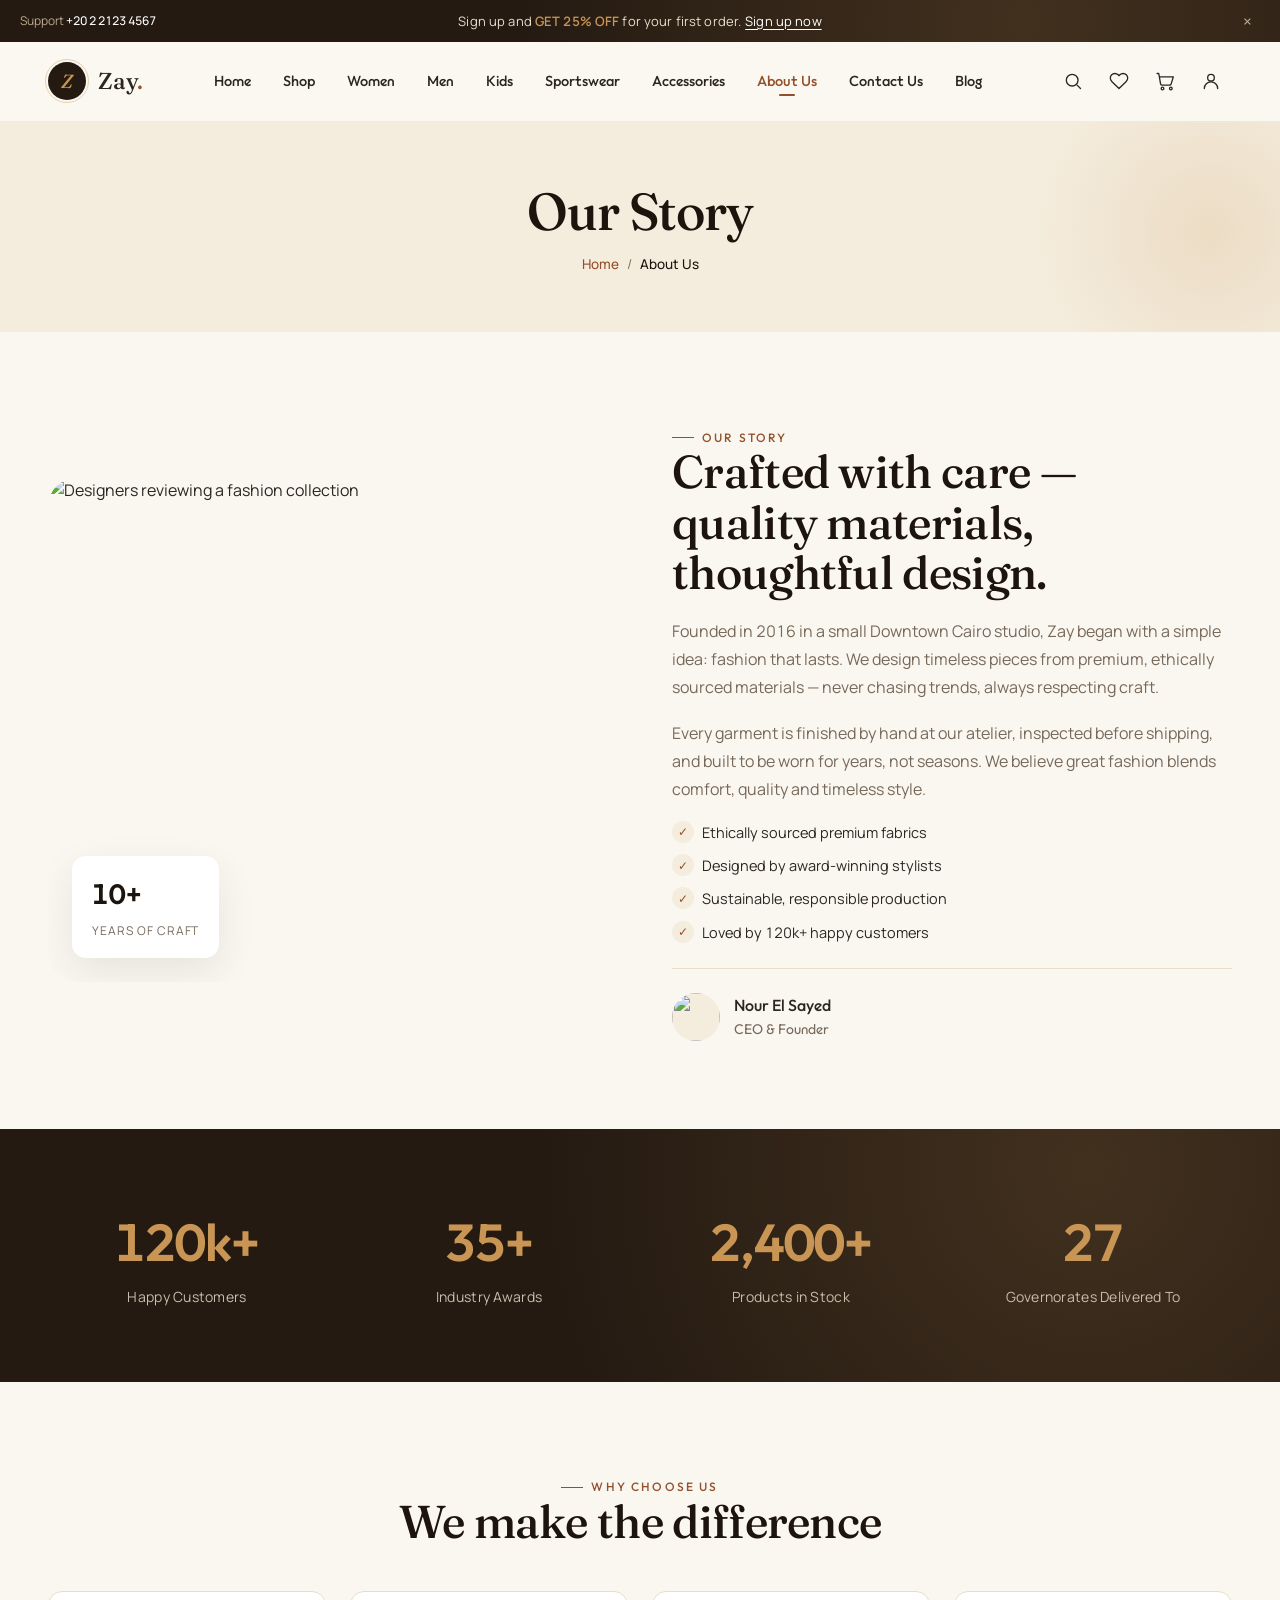
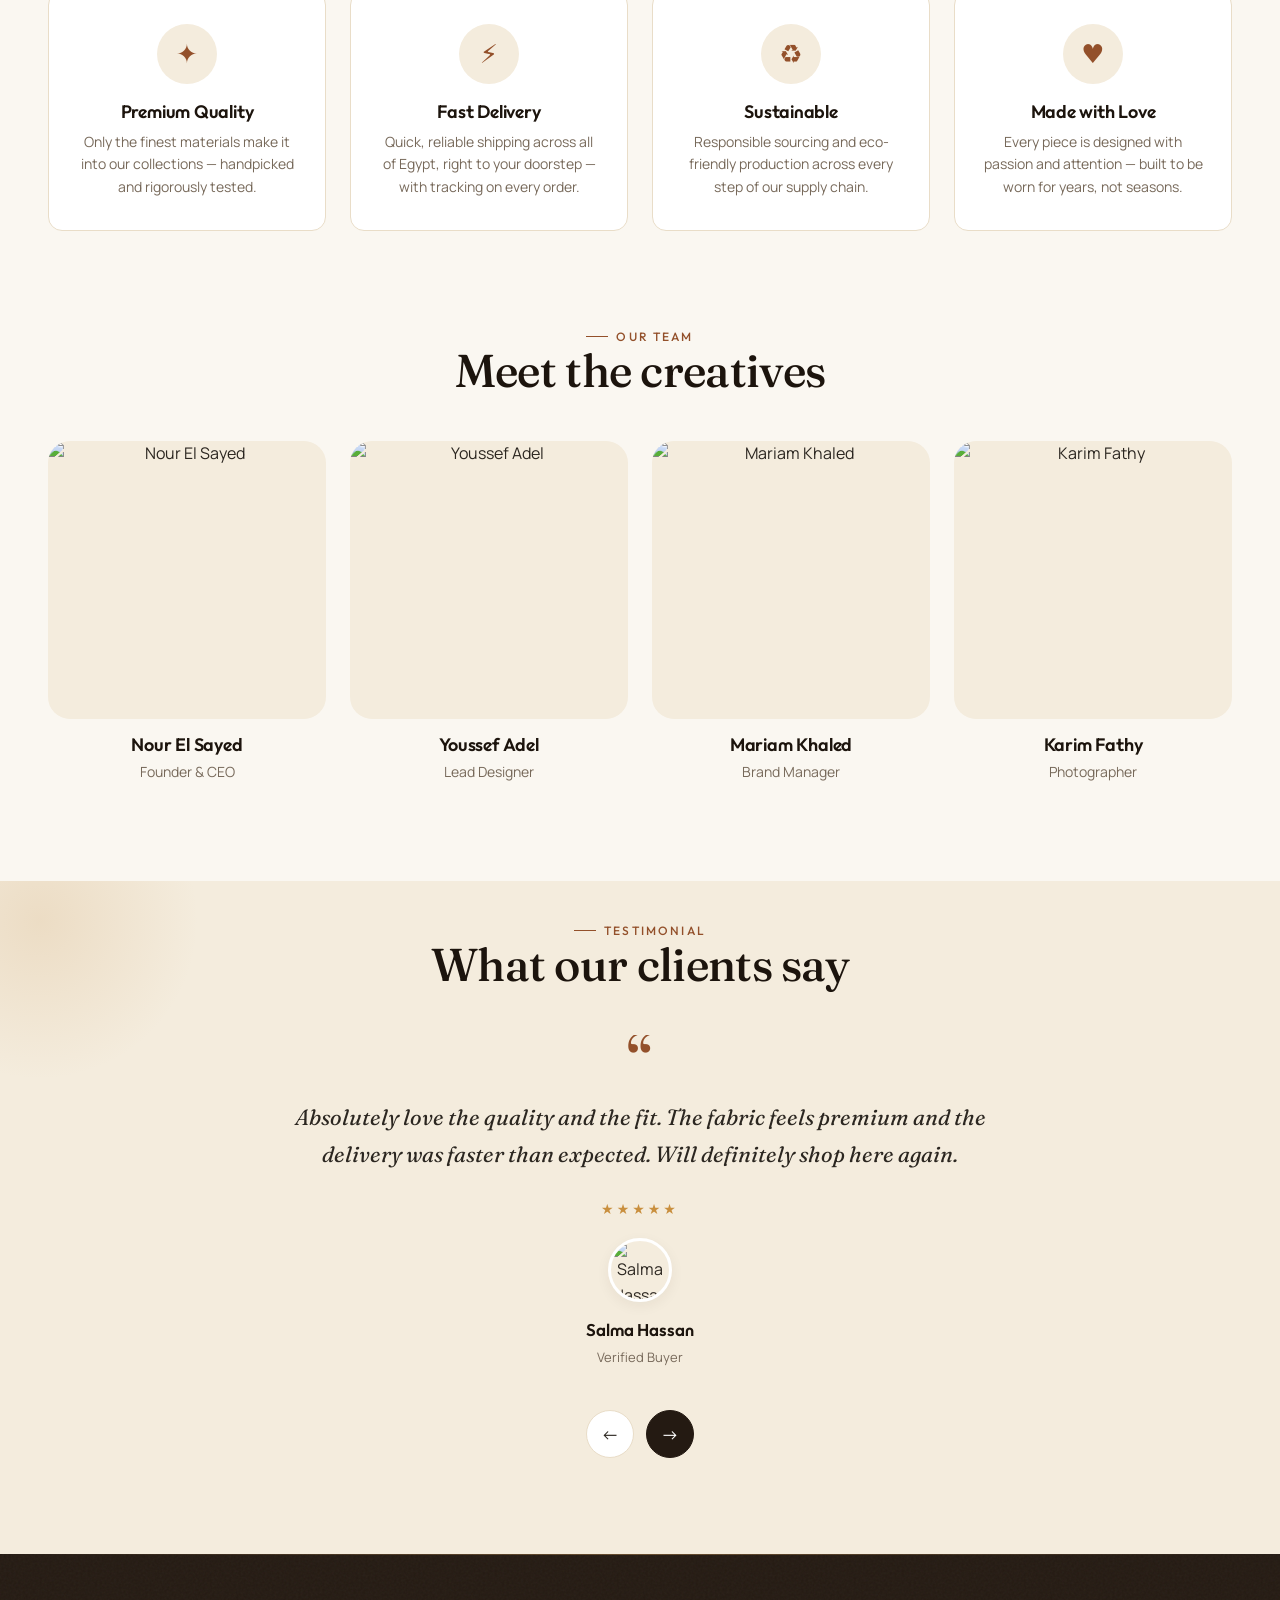
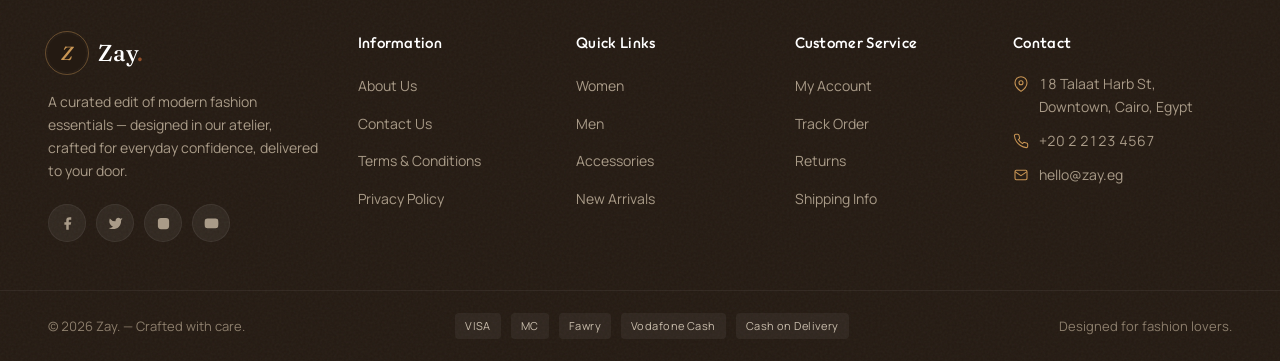
==== about.html @ 90650ebe "Add files via upload" ====
<!DOCTYPE html>
<html lang="en">
<head>
  <meta charset="UTF-8" />
  <meta name="viewport" content="width=device-width, initial-scale=1.0" />
  <meta name="description" content="Our story — Zay. is a curated fashion label designing timeless, ethically made pieces for the modern wardrobe." />
  <meta name="theme-color" content="#2b1f15" />
  <meta property="og:type" content="website" />
  <meta property="og:title" content="About Us — Zay." />
  <meta property="og:description" content="Founded in 2016 in a small Downtown Cairo studio — ethically sourced fabrics, timeless design, and craft that respects both maker and wearer." />
  <meta property="og:image" content="https://images.unsplash.com/photo-1490481651871-ab68de25d43d?auto=format&fit=crop&w=1200&q=80" />
  <title>About Us — Zay.</title>
  <link rel="icon" type="image/png" href="assets/img/favicon.png" />
  <link rel="preconnect" href="https://fonts.googleapis.com" />
  <link rel="preconnect" href="https://fonts.gstatic.com" crossorigin />
  <link href="https://fonts.googleapis.com/css2?family=Fraunces:ital,wght@0,300;0,400;0,500;0,600;0,700;1,400;1,500;1,600&family=Outfit:wght@400;500;600;700&family=Manrope:wght@400;500;600;700;800&family=Cairo:wght@400;500;600;700&display=swap" rel="stylesheet" />
  <link rel="stylesheet" href="style.css" />
</head>
<body data-page="about">
  <div id="siteTop"></div>

  <section class="page-head">
    <div class="container">
      <h1 class="page-head__title">Our Story</h1>
      <nav class="crumbs" aria-label="Breadcrumb"><a href="index.html">Home</a> <span class="sep">/</span> <span aria-current="page">About Us</span></nav>
    </div>
  </section>

  <main>
    <!-- STORY -->
    <section class="about-story">
      <div class="container about-story__grid">
        <div class="about-story__media reveal">
          <img src="https://images.unsplash.com/photo-1490481651871-ab68de25d43d?auto=format&fit=crop&w=700&q=80" alt="Designers reviewing a fashion collection" />
          <div class="about-story__media-stat">
            <strong>10+</strong>
            <span>Years of Craft</span>
          </div>
        </div>
        <div class="about-story__body reveal">
          <span class="eyebrow">Our Story</span>
          <h2 class="section-title">Crafted with care — quality materials, thoughtful design.</h2>
          <p>Founded in 2016 in a small Downtown Cairo studio, Zay began with a simple idea: fashion that lasts. We design timeless pieces from premium, ethically sourced materials — never chasing trends, always respecting craft.</p>
          <p>Every garment is finished by hand at our atelier, inspected before shipping, and built to be worn for years, not seasons. We believe great fashion blends comfort, quality and timeless style.</p>
          <ul class="ticks">
            <li>Ethically sourced premium fabrics</li>
            <li>Designed by award-winning stylists</li>
            <li>Sustainable, responsible production</li>
            <li>Loved by 120k+ happy customers</li>
          </ul>
          <div class="about-sign">
            <img class="about-sign__avatar" src="https://images.unsplash.com/photo-1494790108377-be9c29b29330?auto=format&fit=crop&w=160&q=80" alt="" />
            <div>
              Nour El Sayed
              <span>CEO &amp; Founder</span>
            </div>
          </div>
        </div>
      </div>
    </section>

    <!-- STATS -->
    <section class="stats">
      <div class="container stats__grid">
        <div class="stat reveal"><span class="stat__num">120k+</span><span class="stat__label">Happy Customers</span></div>
        <div class="stat reveal"><span class="stat__num">35+</span><span class="stat__label">Industry Awards</span></div>
        <div class="stat reveal"><span class="stat__num">2,400+</span><span class="stat__label">Products in Stock</span></div>
        <div class="stat reveal"><span class="stat__num">27</span><span class="stat__label">Governorates Delivered To</span></div>
      </div>
    </section>

    <!-- VALUES -->
    <section class="values">
      <div class="container">
        <div class="section-head section-head--center">
          <span class="eyebrow">Why Choose Us</span>
          <h2 class="section-title">We make the difference</h2>
        </div>
        <div class="values__grid">
          <article class="value">
            <span class="value__icon">✦</span>
            <h3>Premium Quality</h3>
            <p>Only the finest materials make it into our collections — handpicked and rigorously tested.</p>
          </article>
          <article class="value">
            <span class="value__icon">⚡</span>
            <h3>Fast Delivery</h3>
            <p>Quick, reliable shipping across all of Egypt, right to your doorstep — with tracking on every order.</p>
          </article>
          <article class="value">
            <span class="value__icon">♻</span>
            <h3>Sustainable</h3>
            <p>Responsible sourcing and eco-friendly production across every step of our supply chain.</p>
          </article>
          <article class="value">
            <span class="value__icon">♥</span>
            <h3>Made with Love</h3>
            <p>Every piece is designed with passion and attention — built to be worn for years, not seasons.</p>
          </article>
        </div>
      </div>
    </section>

    <!-- TEAM -->
    <section class="team">
      <div class="container">
        <div class="section-head section-head--center">
          <span class="eyebrow">Our Team</span>
          <h2 class="section-title">Meet the creatives</h2>
        </div>
        <div class="team__grid">
          <article class="member reveal">
            <div class="member__media">
              <img src="https://images.unsplash.com/photo-1494790108377-be9c29b29330?auto=format&fit=crop&w=400&q=80" alt="Nour El Sayed" />
              <div class="member__social">
                <a href="https://twitter.com/" target="_blank" rel="noopener" aria-label="Twitter">t</a>
                <a href="https://www.instagram.com/" target="_blank" rel="noopener" aria-label="Instagram">@</a>
                <a href="https://www.linkedin.com/" target="_blank" rel="noopener" aria-label="LinkedIn">in</a>
              </div>
            </div>
            <h3>Nour El Sayed</h3>
            <span>Founder &amp; CEO</span>
          </article>
          <article class="member reveal">
            <div class="member__media">
              <img src="https://images.unsplash.com/photo-1500648767791-00dcc994a43e?auto=format&fit=crop&w=400&q=80" alt="Youssef Adel" />
              <div class="member__social">
                <a href="https://twitter.com/" target="_blank" rel="noopener" aria-label="Twitter">t</a>
                <a href="https://www.instagram.com/" target="_blank" rel="noopener" aria-label="Instagram">@</a>
                <a href="https://www.linkedin.com/" target="_blank" rel="noopener" aria-label="LinkedIn">in</a>
              </div>
            </div>
            <h3>Youssef Adel</h3>
            <span>Lead Designer</span>
          </article>
          <article class="member reveal">
            <div class="member__media">
              <img src="https://images.unsplash.com/photo-1438761681033-6461ffad8d80?auto=format&fit=crop&w=400&q=80" alt="Mariam Khaled" />
              <div class="member__social">
                <a href="https://twitter.com/" target="_blank" rel="noopener" aria-label="Twitter">t</a>
                <a href="https://www.instagram.com/" target="_blank" rel="noopener" aria-label="Instagram">@</a>
                <a href="https://www.linkedin.com/" target="_blank" rel="noopener" aria-label="LinkedIn">in</a>
              </div>
            </div>
            <h3>Mariam Khaled</h3>
            <span>Brand Manager</span>
          </article>
          <article class="member reveal">
            <div class="member__media">
              <img src="https://images.unsplash.com/photo-1507003211169-0a1dd7228f2d?auto=format&fit=crop&w=400&q=80" alt="Karim Fathy" />
              <div class="member__social">
                <a href="https://twitter.com/" target="_blank" rel="noopener" aria-label="Twitter">t</a>
                <a href="https://www.instagram.com/" target="_blank" rel="noopener" aria-label="Instagram">@</a>
                <a href="https://www.linkedin.com/" target="_blank" rel="noopener" aria-label="LinkedIn">in</a>
              </div>
            </div>
            <h3>Karim Fathy</h3>
            <span>Photographer</span>
          </article>
        </div>
      </div>
    </section>

    <!-- TESTIMONIALS -->
    <section class="testimonials">
      <div class="container">
        <div class="section-head section-head--center"><span class="eyebrow">Testimonial</span><h2 class="section-title">What our clients say</h2></div>
        <div class="testi" id="testiTrack"></div>
        <div class="testi__nav"><button class="testi__btn" id="testiPrev" aria-label="Previous testimonial">←</button><button class="testi__btn testi__btn--next" id="testiNext" aria-label="Next testimonial">→</button></div>
      </div>
    </section>
  </main>

  <div id="siteBottom"></div>
  <script src="script.js"></script>
</body>
</html>
---- style.css ----
/* =========================================================
   Zay. — Premium Fashion E-commerce
   A refined take on the brown/cream theme.
   Tokens, layout, components, sections, responsiveness.
   ========================================================= */

/* ---------- Design tokens ---------- */
:root {
  /* Palette — cognac & espresso, deeper and richer than a flat caramel */
  --primary:        #93502a;   /* cognac */
  --primary-600:    #7a4020;
  --primary-700:    #5f3018;
  --secondary:      #241a12;   /* espresso, near-black */
  --accent:         #c89554;   /* soft gold, for dark surfaces */
  --bg:             #faf7f1;   /* paper */
  --bg-warm:        #f4ecdd;   /* soft beige */
  --bg-sand:        #ecdfc9;   /* sand */
  --surface:        #ffffff;
  --surface-2:      #f8f3ea;
  --ink:            #1c140d;
  --text:           #2b2620;
  --muted:          #77695a;
  --muted-2:        #7d6e58;   /* darkened from #a89c8a for WCAG AA text contrast (was 2.52:1, now 4.63:1) */
  --line:           #e9ddc8;
  --line-2:         #d8c6a8;
  --star:           #c98f3e;

  /* Geometry */
  --radius-xs: 4px;
  --radius-sm: 8px;
  --radius:    14px;
  --radius-lg: 22px;
  --radius-xl: 28px;
  --pill:      999px;

  /* Spacing — 8px grid */
  --space-1: 4px;
  --space-2: 8px;
  --space-3: 12px;
  --space-4: 16px;
  --space-5: 20px;
  --space-6: 24px;
  --space-8: 32px;
  --space-10: 40px;
  --space-12: 48px;
  --space-16: 64px;
  --space-20: 80px;
  --space-24: 96px;

  /* Shadows — soft, layered */
  --shadow-xs: 0 1px 2px rgba(43,31,21,.04);
  --shadow-sm: 0 4px 14px rgba(43,31,21,.06);
  --shadow:    0 14px 38px rgba(43,31,21,.09);
  --shadow-lg: 0 26px 60px rgba(43,31,21,.14);
  --shadow-inset: inset 0 0 0 1px rgba(43,31,21,.04);

  /* Motion */
  --ease:   cubic-bezier(.22,.61,.36,1);
  --ease-out: cubic-bezier(.16,1,.3,1);
  --t-fast: .18s var(--ease);
  --t:      .32s var(--ease);
  --t-slow: .55s var(--ease-out);

  /* Type — an editorial serif for headlines, used with restraint;
     a clean geometric sans for UI chrome, labels and body copy */
  --font-serif:   'Fraunces', Georgia, 'Times New Roman', serif;
  --font-display: 'Outfit', system-ui, -apple-system, 'Segoe UI', sans-serif;
  --font-body:    'Manrope', system-ui, -apple-system, 'Segoe UI', sans-serif;
  --font-arabic:  'Cairo', 'Segoe UI', Tahoma, sans-serif;

  /* Container */
  --container: 1240px;
}

/* ---------- Reset / base ---------- */
*, *::before, *::after { box-sizing: border-box; margin: 0; padding: 0; }
html { scroll-behavior: smooth; }
body {
  max-width: 100%;
  font-family: var(--font-body);
  color: var(--text);
  background: var(--bg);
  line-height: 1.6;
  -webkit-font-smoothing: antialiased;
  -moz-osx-font-smoothing: grayscale;
  text-rendering: optimizeLegibility;
  font-feature-settings: 'cv11', 'ss01', 'ss03';
  font-variant-numeric: tabular-nums;
}
img, svg { display: block; max-width: 100%; height: auto; }
a { color: inherit; text-decoration: none; }
ul, ol { list-style: none; }
button { font-family: inherit; cursor: pointer; border: none; background: none; color: inherit; }
input, textarea, select { font-family: inherit; color: inherit; }
h1, h2, h3, h4, h5 {
  font-family: var(--font-display);
  font-weight: 600;
  line-height: 1.15;
  color: var(--ink);
  letter-spacing: -0.012em;
}
h1, h2 {
  font-family: var(--font-serif);
  font-weight: 500;
  text-wrap: balance;
}
h1 { font-size: clamp(40px, 6vw, 74px); letter-spacing: -0.02em; line-height: 1.03; }
h2 { font-size: clamp(30px, 3.6vw, 46px); letter-spacing: -0.015em; line-height: 1.1; }
h3 { font-size: 20px; }
p { text-wrap: pretty; }
::selection { background: var(--primary); color: #fff; }
:focus-visible { outline: 2px solid var(--primary); outline-offset: 2px; border-radius: 4px; }

.container { width: 100%; max-width: var(--container); margin: 0 auto; padding: 0 28px; }

/* ---------- Shared bits ---------- */
.eyebrow {
  display: inline-flex;
  align-items: center;
  gap: 8px;
  font-family: var(--font-display);
  font-size: 12px;
  font-weight: 500;
  letter-spacing: 0.18em;
  text-transform: uppercase;
  color: var(--primary);
}
.eyebrow::before {
  content: '';
  width: 22px;
  height: 1px;
  background: var(--primary);
  display: inline-block;
}
.section-title { font-weight: 500; }
.section-head { margin-bottom: 44px; }
.section-head--center { text-align: center; }
.section-head--center .eyebrow { justify-content: center; }
.section-head--center .section-title { max-width: 720px; margin-inline: auto; }
.section-head--row { display: flex; align-items: flex-end; justify-content: space-between; gap: 24px; flex-wrap: wrap; }
.section-sub { color: var(--muted); max-width: 620px; margin: 14px auto 0; }

.center-cta { display: flex; justify-content: center; margin-top: 44px; }

/* Buttons */
.btn {
  display: inline-flex;
  align-items: center;
  justify-content: center;
  gap: 10px;
  font-family: var(--font-display);
  font-weight: 500;
  font-size: 14px;
  letter-spacing: 0.02em;
  padding: 14px 28px;
  border-radius: var(--pill);
  transition: transform var(--t-fast), background-color var(--t-fast), color var(--t-fast), box-shadow var(--t-fast);
  white-space: nowrap;
  border: 1px solid transparent;
}
.btn--primary {
  background: var(--secondary);
  color: #fff;
  box-shadow: 0 6px 18px rgba(43,31,21,.18);
}
.btn--primary:hover {
  background: var(--primary-700);
  transform: translateY(-2px);
  box-shadow: 0 14px 28px rgba(43,31,21,.24);
}
.btn--gold {
  background: var(--primary);
  color: #fff;
  box-shadow: 0 6px 18px rgba(147,80,42,.30);
}
.btn--gold:hover { background: var(--primary-600); transform: translateY(-2px); box-shadow: 0 14px 28px rgba(147,80,42,.36); }
.btn--ghost {
  background: transparent;
  color: var(--text);
  border-color: var(--line-2);
}
.btn--ghost:hover { background: var(--surface-2); border-color: var(--primary); color: var(--primary); }
.btn--light {
  background: #fff;
  color: var(--ink);
  border-color: var(--line);
}
.btn--light:hover { background: var(--surface-2); }
.btn--lg { padding: 16px 34px; font-size: 15px; }
.btn:active { transform: translateY(0) scale(.97); }
.btn__arrow { transition: transform var(--t-fast); display: inline-block; }
.btn:hover .btn__arrow { transform: translateX(5px); }

.link-arrow {
  display: inline-flex;
  align-items: center;
  gap: 8px;
  font-family: var(--font-display);
  font-weight: 500;
  color: var(--text);
  transition: color var(--t-fast);
  border-bottom: 1px solid currentColor;
  padding-bottom: 2px;
}
.link-arrow span { transition: transform var(--t-fast); display: inline-block; }
.link-arrow:hover { color: var(--primary); }
.link-arrow:hover span { transform: translateX(5px); }

/* Reveal animation */
.reveal { opacity: 0; transform: translateY(28px); transition: opacity .8s var(--ease-out), transform .8s var(--ease-out); }
.reveal.is-visible { opacity: 1; transform: none; }
.reveal[data-delay="1"] { transition-delay: .08s; }
.reveal[data-delay="2"] { transition-delay: .16s; }
.reveal[data-delay="3"] { transition-delay: .24s; }
.reveal[data-delay="4"] { transition-delay: .32s; }
.reveal[data-delay="5"] { transition-delay: .40s; }
.reveal[data-delay="6"] { transition-delay: .48s; }
@media (prefers-reduced-motion: reduce) {
  .reveal { opacity: 1; transform: none; transition: none; }
  html { scroll-behavior: auto; }
  * { animation: none !important; transition-duration: 0s !important; }
}

/* =========================================================
   PROMO BAR
   ========================================================= */
.promo-bar {
  background: var(--secondary);
  color: #e9ddcb;
  font-size: 13px;
  position: relative;
  overflow: hidden;
}
.promo-bar::after {
  content: '';
  position: absolute; inset: 0;
  background-image: radial-gradient(circle at 80% 50%, rgba(200,149,84,.18), transparent 50%);
  pointer-events: none;
}
.promo-bar__inner {
  display: flex;
  align-items: center;
  min-height: 42px;
  position: relative;
  z-index: 1;
}
.promo-bar__support { color: #b9a98d; font-size: 12px; position: absolute; left: 0; top: 50%; transform: translateY(-50%); }
.promo-bar__support a { color: #fff; font-weight: 500; }
.promo-bar__text { width: 100%; text-align: center; letter-spacing: 0.01em; padding: 0 30px; }
.promo-bar__text strong { color: var(--accent); font-weight: 600; }
.promo-bar__link {
  color: #fff;
  text-decoration: underline;
  text-underline-offset: 3px;
  margin-left: 4px;
}
.promo-bar__link:hover { color: var(--accent); }
.promo-bar__close {
  position: absolute;
  right: 0;
  top: 50%;
  transform: translateY(-50%);
  color: #b9a98d;
  font-size: 18px;
  line-height: 1;
  padding: 6px 8px;
  border-radius: 4px;
  transition: var(--t-fast);
}
.promo-bar__close:hover { color: #fff; background: rgba(255,255,255,.06); }
.promo-bar.is-hidden { display: none; }

/* #siteTop is just an empty injection target for the promo-bar + header.
   Left as a normal block box, its height would only ever equal
   promo-bar + header (~120-160px) — and position:sticky can never
   stick further than its own containing block extends. Past that
   small height, the header's parent scrolls off-screen and drags the
   "stuck" header away with it. display:contents removes #siteTop as a
   box entirely, so the header's containing block becomes <body> (as
   tall as the whole page), letting it stay stuck for the full scroll. */
#siteTop { display: contents; }

/* =========================================================
   HEADER
   ========================================================= */
.header {
  position: sticky;
  top: 0;
  z-index: 100;
  background: rgba(251,248,243,.85);
  backdrop-filter: saturate(160%) blur(14px);
  -webkit-backdrop-filter: saturate(160%) blur(14px);
  border-bottom: 1px solid transparent;
  transition: border-color var(--t-fast), box-shadow var(--t-fast);
}
.header.is-scrolled {
  border-color: var(--line);
  box-shadow: 0 8px 30px rgba(43,31,21,.04);
}
.header__inner {
  display: flex;
  align-items: center;
  gap: 32px;
  min-height: 78px;
}

.logo {
  display: inline-flex;
  align-items: center;
  gap: 12px;
  flex-shrink: 0;
}
.logo__mark {
  display: grid;
  place-items: center;
  width: 38px;
  height: 38px;
  border-radius: 50%;
  background: var(--secondary);
  color: var(--accent);
  font-family: var(--font-serif);
  font-weight: 500;
  font-style: italic;
  font-size: 19px;
  letter-spacing: 0.02em;
  position: relative;
}
.logo__mark::after {
  content: '';
  position: absolute;
  inset: -3px;
  border-radius: 50%;
  border: 1px solid rgba(200,149,84,.4);
}
.logo__text {
  font-family: var(--font-serif);
  font-weight: 500;
  font-size: 23px;
  letter-spacing: -0.01em;
}
.logo__dot { color: var(--primary); }
.logo--light .logo__text { color: #fff; }

.nav { margin-inline: auto; }
.nav__list { display: flex; gap: 4px; }
.nav__link {
  position: relative;
  font-family: var(--font-display);
  font-weight: 500;
  font-size: 14.5px;
  color: var(--text);
  padding: 10px 14px;
  border-radius: var(--pill);
  transition: color var(--t-fast), background var(--t-fast);
}
.nav__link::after {
  content: '';
  position: absolute;
  left: 50%;
  bottom: 4px;
  height: 2px;
  width: 0;
  background: var(--primary);
  border-radius: 2px;
  transition: width var(--t-fast);
  transform: translateX(-50%);
}
.nav__link:hover, .nav__link.is-active {
  color: var(--primary);
}
.nav__link:hover::after, .nav__link.is-active::after { width: 16px; }

.header__actions { display: flex; align-items: center; gap: 4px; }
.icon-btn {
  position: relative;
  display: grid;
  place-items: center;
  width: 42px;
  height: 42px;
  border-radius: 50%;
  color: var(--text);
  transition: var(--t-fast);
}
.icon-btn svg {
  width: 20px;
  height: 20px;
  fill: none;
  stroke: currentColor;
  stroke-width: 1.6;
  stroke-linecap: round;
  stroke-linejoin: round;
}
.icon-btn:hover {
  background: var(--surface-2);
  color: var(--primary);
}
.cart-badge {
  position: absolute;
  top: 4px;
  right: 4px;
  min-width: 18px;
  height: 18px;
  padding: 0 5px;
  border-radius: 9px;
  background: var(--primary);
  color: #fff;
  font-size: 10px;
  font-weight: 700;
  display: grid;
  place-items: center;
  border: 2px solid var(--bg);
}

.nav-backdrop { display: none; }
.nav__head { display: none; }
.nav-toggle {
  display: none;
  flex-direction: column;
  gap: 5px;
  width: 42px;
  height: 42px;
  align-items: center;
  justify-content: center;
}
.nav-toggle span { width: 22px; height: 1.8px; background: var(--text); border-radius: 2px; transition: var(--t-fast); }
.nav-toggle.is-open span:nth-child(1) { transform: translateY(7px) rotate(45deg); }
.nav-toggle.is-open span:nth-child(2) { opacity: 0; }
.nav-toggle.is-open span:nth-child(3) { transform: translateY(-7px) rotate(-45deg); }

/* =========================================================
   HERO — more layered, premium feel
   ========================================================= */
.hero {
  background: var(--bg);
  position: relative;
  overflow: hidden;
  padding-top: 24px;
}
.hero__inner {
  position: relative;
  z-index: 1;
  display: grid;
  grid-template-columns: 1fr 1.05fr;
  align-items: center;
  gap: 64px;
  padding: 64px 28px 96px;
}
.hero__content { max-width: 480px; }
.hero__title {
  margin-bottom: 32px;
  font-size: clamp(46px, 6.5vw, 84px);
  font-weight: 600;
  line-height: 1.06;
  letter-spacing: -0.02em;
}
.hero__ctas { display: flex; gap: 14px; flex-wrap: wrap; align-items: center; }
.hero__ctas .link-arrow { font-size: 14.5px; }

.hero__media { position: relative; }
.hero__img {
  width: 100%;
  border-radius: var(--radius);
  aspect-ratio: 4/5.2;
  object-fit: cover;
  object-position: top center;
  box-shadow: var(--shadow-lg);
  filter: grayscale(30%) contrast(1.06);
}

/* =========================================================
   FEATURES — restyled bar
   ========================================================= */
.features { padding: 0 0 24px; }
.features__grid {
  display: grid;
  grid-template-columns: repeat(3, 1fr);
  gap: 0;
  background: var(--surface);
  border: 1px solid var(--line);
  border-radius: var(--radius-lg);
  padding: 12px;
  box-shadow: var(--shadow-sm);
  margin-top: -52px;
  position: relative;
  z-index: 3;
  overflow: hidden;
}
.feature {
  display: flex;
  align-items: center;
  gap: 18px;
  padding: 22px 26px;
  border-radius: var(--radius);
  transition: var(--t-fast);
}
.feature:hover { background: var(--surface-2); }
.feature + .feature { border-left: 1px solid var(--line); }
.feature__icon {
  display: grid;
  place-items: center;
  width: 52px;
  height: 52px;
  flex-shrink: 0;
  border-radius: 50%;
  background: var(--bg-warm);
  color: var(--primary);
  transition: var(--t-fast);
}
.feature:hover .feature__icon { background: var(--primary); color: #fff; }
.feature__icon svg {
  width: 24px;
  height: 24px;
  fill: none;
  stroke: currentColor;
  stroke-width: 1.6;
  stroke-linecap: round;
  stroke-linejoin: round;
}
.feature__title { font-size: 16px; margin-bottom: 2px; font-family: var(--font-display); }
.feature__text { font-size: 13.5px; color: var(--muted); }

/* =========================================================
   CATEGORIES
   ========================================================= */
.categories { padding: 80px 0; }
.categories__grid { display: grid; grid-template-columns: 1.05fr 1fr; gap: 24px; }
.categories__col { display: grid; grid-template-rows: 1fr 1fr; gap: 24px; }

.cat {
  position: relative;
  border-radius: var(--radius-lg);
  overflow: hidden;
  background-size: cover;
  background-position: center;
  min-height: 280px;
  display: flex;
  align-items: flex-end;
  isolation: isolate;
  transition: transform var(--t), box-shadow var(--t);
  padding: 36px;
  color: var(--text);
}
.cat::before {
  content: '';
  position: absolute;
  inset: 0;
  z-index: -1;
  background: linear-gradient(180deg, rgba(43,31,21,0) 30%, rgba(43,31,21,.65) 100%);
}
.cat--women { min-height: 100%; }
.cat__body { color: #fff; max-width: 70%; }
.cat__count {
  display: inline-block;
  font-family: var(--font-display);
  font-weight: 500;
  font-size: 12px;
  letter-spacing: 0.12em;
  text-transform: uppercase;
  color: var(--accent);
  background: rgba(255,255,255,.12);
  backdrop-filter: blur(8px);
  padding: 6px 12px;
  border-radius: var(--pill);
  margin-bottom: 14px;
}
.cat__title { font-size: clamp(26px, 2.8vw, 36px); color: #fff; margin-bottom: 12px; }
.cat__desc { font-size: 14.5px; color: rgba(255,255,255,.85); margin-bottom: 14px; line-height: 1.6; }
.cat__list { display: flex; flex-direction: column; gap: 6px; }
.cat__list li {
  font-size: 13.5px;
  color: rgba(255,255,255,.85);
  display: flex;
  align-items: center;
  gap: 8px;
}
.cat__list li::before {
  content: '';
  width: 14px;
  height: 1px;
  background: var(--accent);
}
.cat__list--inline { flex-direction: row; flex-wrap: wrap; gap: 6px 18px; }
.cat__list--inline li { color: rgba(255,255,255,.85); }
.cat:hover { transform: translateY(-4px); box-shadow: var(--shadow-lg); }

/* =========================================================
   CTA BANNER
   ========================================================= */
.cta-banner { padding: 32px 0 80px; }
.cta-banner__inner {
  display: grid;
  grid-template-columns: 0.9fr 1.1fr;
  align-items: center;
  background: var(--bg-warm);
  border-radius: var(--radius-xl);
  overflow: hidden;
  position: relative;
}
.cta-banner__inner::before {
  content: '';
  position: absolute;
  inset: 0;
  background-image: radial-gradient(circle at 85% 100%, rgba(200,149,84,.18), transparent 50%);
  pointer-events: none;
}
.cta-banner__media { position: relative; }
.cta-banner__media img {
  width: 100%;
  height: 100%;
  object-fit: cover;
  aspect-ratio: 16/12;
}
.cta-banner__content { padding: 56px 64px; position: relative; z-index: 1; }
.cta-banner__title { font-size: clamp(28px, 3.4vw, 44px); margin-bottom: 14px; max-width: 480px; }
.cta-banner__sub { color: var(--muted); margin-bottom: 28px; max-width: 420px; }

/* =========================================================
   PRODUCTS
   ========================================================= */
.products { padding: 32px 0 80px; }
.products--latest { background: var(--bg-warm); }
.products__grid { display: grid; grid-template-columns: repeat(4, 1fr); gap: 28px; }

.card {
  background: var(--surface);
  border: 1px solid var(--line);
  border-radius: var(--radius);
  overflow: hidden;
  transition: transform var(--t), box-shadow var(--t), border-color var(--t);
  display: flex;
  flex-direction: column;
  position: relative;
}
.card:hover {
  transform: translateY(-6px);
  box-shadow: var(--shadow);
  border-color: transparent;
}
.card__media {
  position: relative;
  overflow: hidden;
  aspect-ratio: 3/3.8;
  background: var(--surface-2);
}
.card__img {
  width: 100%;
  height: 100%;
  object-fit: cover;
  transition: transform .8s var(--ease-out);
}
.card:hover .card__img { transform: scale(1.06); }
.card__badge {
  position: absolute;
  top: 14px;
  left: 14px;
  z-index: 2;
  background: var(--secondary);
  color: var(--accent);
  font-family: var(--font-display);
  font-size: 11px;
  font-weight: 500;
  letter-spacing: 0.06em;
  padding: 5px 12px;
  border-radius: var(--pill);
}
.card__badge--new { background: var(--ink); color: #fff; }
.card__badge--hot { background: var(--primary); color: #fff; }
.card__wish {
  position: absolute;
  top: 14px;
  right: 14px;
  z-index: 2;
  width: 38px;
  height: 38px;
  border-radius: 50%;
  background: #fff;
  display: grid;
  place-items: center;
  box-shadow: var(--shadow-sm);
  transform: translateY(-6px);
  opacity: 0;
  transition: var(--t);
  color: var(--text);
}
.card__wish svg { width: 17px; height: 17px; fill: none; stroke: currentColor; stroke-width: 1.7; }
.card:hover .card__wish { transform: none; opacity: 1; }
.card__wish:hover { color: var(--primary); }
.card__wish.is-active { color: var(--primary); }
.card__wish.is-active svg { fill: currentColor; }

.card__quick {
  position: absolute;
  left: 14px;
  right: 14px;
  bottom: 64px;
  z-index: 2;
  background: rgba(255,255,255,.95);
  color: var(--text);
  font-family: var(--font-display);
  font-weight: 500;
  font-size: 13.5px;
  padding: 11px;
  border-radius: var(--radius-sm);
  backdrop-filter: blur(4px);
  transform: translateY(8px);
  opacity: 0;
  transition: var(--t);
  letter-spacing: 0.02em;
}
.card:hover .card__quick { transform: none; opacity: 1; }
.card__quick:hover { background: var(--secondary); color: #fff; }

.card__cart {
  position: absolute;
  left: 14px;
  right: 14px;
  bottom: 14px;
  z-index: 2;
  background: var(--secondary);
  color: #fff;
  font-family: var(--font-display);
  font-weight: 500;
  font-size: 13.5px;
  padding: 12px;
  border-radius: var(--radius-sm);
  display: flex;
  align-items: center;
  justify-content: center;
  gap: 8px;
  transform: translateY(72px);
  opacity: 0;
  transition: var(--t);
  letter-spacing: 0.02em;
}
.card__cart svg { width: 16px; height: 16px; stroke: currentColor; fill: none; stroke-width: 1.7; }
.card:hover .card__cart { transform: none; opacity: 1; }
.card__cart:hover { background: var(--primary-700); }

.card__body { padding: 20px 20px 22px; display: flex; flex-direction: column; gap: 6px; }
.card__cat {
  font-size: 11.5px;
  color: var(--muted);
  letter-spacing: 0.1em;
  text-transform: uppercase;
  font-weight: 500;
}
.card__name {
  font-size: 17px;
  font-weight: 500;
  line-height: 1.3;
}
.card__name a { transition: color var(--t-fast); }
.card__name a:hover { color: var(--primary); }
.card__name-ar {
  display: block;
  font-family: var(--font-arabic);
  font-size: 13.5px;
  font-weight: 500;
  color: var(--muted);
  margin-top: 2px;
}
.qv__name-ar {
  display: block;
  font-family: var(--font-arabic);
  font-size: 14px;
  font-weight: 500;
  color: var(--muted);
  margin-top: -6px;
  margin-bottom: 10px;
}
.pd__name-ar {
  font-family: var(--font-arabic);
  font-size: 16px;
  font-weight: 500;
  color: var(--muted);
  margin-top: -8px;
  margin-bottom: 6px;
}
.cart-item__name-ar,
.checkout-summary__line-info span[lang="ar"] {
  display: block;
  font-family: var(--font-arabic);
  font-size: 12.5px;
  color: var(--muted-2);
  margin-top: 1px;
}
.search-result em[lang="ar"] {
  font-family: var(--font-arabic);
}
.card__rating {
  display: inline-flex;
  align-items: center;
  gap: 6px;
  font-size: 13px;
  color: var(--muted);
}
.card__stars { color: var(--star); letter-spacing: 1.5px; font-size: 12px; }
.card__price { display: flex; align-items: baseline; gap: 10px; margin-top: 4px; flex-wrap: wrap; }
.card__price-now {
  font-family: var(--font-display);
  font-weight: 600;
  font-size: 18px;
  color: var(--ink);
  white-space: nowrap;
}
.card__price-old { font-size: 14px; color: var(--muted-2); text-decoration: line-through; white-space: nowrap; }

/* =========================================================
   COLLECTIONS
   ========================================================= */
.collections { padding: 0 0 80px; }
.collections__grid { display: grid; grid-template-columns: 1fr 1fr; gap: 24px; }
.collection {
  position: relative;
  min-height: 260px;
  border-radius: var(--radius-lg);
  overflow: hidden;
  background-size: cover;
  background-position: center;
  display: flex;
  align-items: center;
  isolation: isolate;
  transition: transform var(--t), box-shadow var(--t);
  padding: 44px;
}
.collection::before {
  content: '';
  position: absolute;
  inset: 0;
  z-index: -1;
  background: linear-gradient(110deg, rgba(31,24,16,.78) 0%, rgba(31,24,16,.35) 60%, rgba(31,24,16,.05) 100%);
}
.collection--accent::before {
  background: linear-gradient(110deg, rgba(147,80,42,.85) 0%, rgba(147,80,42,.35) 60%, rgba(147,80,42,.05) 100%);
}
.collection__body { color: #fff; max-width: 75%; }
.collection .eyebrow { color: #f0e2cd; margin-bottom: 14px; }
.collection__title { color: #fff; font-size: clamp(26px, 3vw, 38px); margin-bottom: 18px; line-height: 1.15; }
.collection .link-arrow { color: #fff; border-color: rgba(255,255,255,.4); }
.collection .link-arrow:hover { color: var(--accent); border-color: var(--accent); }
.collection:hover { transform: translateY(-4px); box-shadow: var(--shadow-lg); }

/* =========================================================
   INSTAGRAM
   ========================================================= */
.instagram { padding: 88px 0; }
.instagram__grid {
  display: grid;
  grid-template-columns: repeat(6, 1fr);
  gap: 12px;
}
.ig-item {
  position: relative;
  border-radius: var(--radius);
  overflow: hidden;
  aspect-ratio: 1;
}
.ig-item img {
  width: 100%;
  height: 100%;
  object-fit: cover;
  transition: transform .7s var(--ease-out);
}
.ig-item__icon {
  position: absolute;
  inset: 0;
  display: grid;
  place-items: center;
  background: rgba(43,31,21,0);
  color: #fff;
  font-size: 26px;
  font-weight: 600;
  opacity: 0;
  transition: var(--t);
}
.ig-item__icon svg { width: 26px; height: 26px; fill: none; stroke: currentColor; stroke-width: 1.6; }
.ig-item:hover img { transform: scale(1.08); }
.ig-item:hover .ig-item__icon { background: rgba(43,31,21,.55); opacity: 1; }

/* =========================================================
   TESTIMONIALS
   ========================================================= */
.testimonials {
  padding: 32px 0 96px;
  background: var(--bg-warm);
  position: relative;
  overflow: hidden;
}
.testimonials::before {
  content: '';
  position: absolute;
  top: -120px;
  left: -120px;
  width: 320px;
  height: 320px;
  border-radius: 50%;
  background: radial-gradient(circle, rgba(200,149,84,.18), transparent 70%);
  pointer-events: none;
}
.testi {
  position: relative;
  overflow: hidden;
  max-width: 780px;
  margin: 0 auto;
}
.testi__track { display: flex; transition: transform .6s var(--ease-out); }
.testi__slide {
  min-width: 100%;
  text-align: center;
  padding: 10px 24px;
}
.testi__quote {
  font-size: 22px;
  font-style: italic;
  color: var(--text);
  line-height: 1.7;
  margin-bottom: 24px;
  font-family: var(--font-serif);
  font-weight: 400;
}
.testi__quote::before {
  content: '“';
  font-family: var(--font-serif);
  font-size: 72px;
  color: var(--primary);
  display: block;
  line-height: 0.5;
  margin-bottom: 18px;
  font-style: normal;
}
.testi__avatar {
  width: 64px;
  height: 64px;
  border-radius: 50%;
  object-fit: cover;
  margin: 0 auto 14px;
  border: 3px solid #fff;
  box-shadow: var(--shadow-sm);
}
.testi__name {
  font-family: var(--font-display);
  font-weight: 600;
  font-size: 17px;
  color: var(--ink);
}
.testi__role { font-size: 13px; color: var(--muted); margin-top: 4px; }
.testi__stars {
  color: var(--star);
  letter-spacing: 3px;
  margin-bottom: 18px;
  font-size: 14px;
}
.testi__nav { display: flex; justify-content: center; gap: 12px; margin-top: 32px; }
.testi__btn {
  width: 48px;
  height: 48px;
  border-radius: 50%;
  background: #fff;
  border: 1px solid var(--line);
  font-size: 18px;
  color: var(--text);
  transition: var(--t-fast);
  display: grid;
  place-items: center;
}
.testi__btn:hover { background: var(--secondary); color: #fff; border-color: var(--secondary); transform: translateY(-2px); }
.testi__btn--next { background: var(--secondary); color: #fff; border-color: var(--secondary); }

/* =========================================================
   NEWSLETTER
   ========================================================= */
.newsletter { padding: 0 0 96px; }
.newsletter__inner {
  display: grid;
  grid-template-columns: 1.1fr 1fr;
  align-items: center;
  gap: 40px;
  background: var(--secondary);
  color: #f3e9da;
  border-radius: var(--radius-xl);
  padding: 56px 64px;
  position: relative;
  overflow: hidden;
}
.newsletter__inner::before {
  content: '';
  position: absolute;
  inset: 0;
  background-image: radial-gradient(circle at 90% 10%, rgba(200,149,84,.20), transparent 50%);
  pointer-events: none;
}
.newsletter__text { position: relative; z-index: 1; }
.newsletter__title { color: #fff; font-size: clamp(28px, 3.4vw, 44px); margin-bottom: 10px; }
.newsletter__text p { color: #c9bdac; max-width: 420px; }
.newsletter__form {
  display: flex;
  gap: 10px;
  position: relative;
  z-index: 1;
}
.newsletter__form input {
  flex: 1;
  padding: 16px 20px;
  border-radius: var(--pill);
  border: 1px solid rgba(255,255,255,.12);
  background: rgba(255,255,255,.06);
  font-size: 15px;
  color: #fff;
  transition: var(--t-fast);
}
.newsletter__form input::placeholder { color: rgba(255,255,255,.5); }
.newsletter__form input:focus {
  outline: none;
  background: rgba(255,255,255,.10);
  border-color: var(--accent);
}

/* =========================================================
   FOOTER
   ========================================================= */
.footer {
  background: var(--secondary);
  color: #c9bdac;
  position: relative;
  overflow: hidden;
}
.footer::before {
  content: '';
  position: absolute;
  top: 0; left: 0; right: 0;
  height: 1px;
  background: linear-gradient(90deg, transparent, rgba(200,149,84,.4), transparent);
  z-index: 1;
}
.footer::after {
  content: '';
  position: absolute;
  inset: 0;
  opacity: .05;
  background-image: url("data:image/svg+xml,%3Csvg xmlns='http://www.w3.org/2000/svg' viewBox='0 0 200 200'%3E%3Cfilter id='n'%3E%3CfeTurbulence type='fractalNoise' baseFrequency='0.85' numOctaves='2' stitchTiles='stitch'/%3E%3C/filter%3E%3Crect width='100%25' height='100%25' filter='url(%23n)'/%3E%3C/svg%3E");
  pointer-events: none;
}
.footer__grid {
  display: grid;
  grid-template-columns: 1.5fr 1fr 1fr 1fr 1.2fr;
  gap: 36px;
  padding: 80px 28px 48px;
  position: relative;
  z-index: 1;
}
.footer__brand p { font-size: 14px; color: #a99b88; margin: 18px 0 22px; max-width: 320px; line-height: 1.65; }
.footer__social { display: flex; gap: 10px; }
.footer__social a {
  width: 38px;
  height: 38px;
  border-radius: 50%;
  display: grid;
  place-items: center;
  background: rgba(255,255,255,.06);
  color: #e7dccb;
  transition: var(--t-fast);
  border: 1px solid rgba(255,255,255,.06);
}
.footer__social a:hover { background: var(--primary); color: #fff; border-color: var(--primary); transform: translateY(-2px); }
.footer__social svg { width: 15px; height: 15px; fill: currentColor; }
.footer__col h4 {
  color: #fff;
  font-size: 15px;
  margin-bottom: 22px;
  letter-spacing: 0.02em;
  font-weight: 500;
}
.footer__col ul { display: flex; flex-direction: column; gap: 12px; }
.footer__col a, .footer__contact li { font-size: 14px; color: #a99b88; transition: color var(--t-fast); }
.footer__col a:hover { color: var(--accent); }
.footer__contact li { display: flex; gap: 10px; align-items: flex-start; line-height: 1.6; }
.footer__contact li svg { width: 16px; height: 16px; flex-shrink: 0; stroke: var(--accent); fill: none; stroke-width: 1.6; margin-top: 3px; }
.footer__bar { border-top: 1px solid rgba(255,255,255,.06); }
.footer__bar-inner {
  display: flex;
  justify-content: space-between;
  align-items: center;
  padding: 22px 28px;
  font-size: 13px;
  color: #8c7e6c;
  position: relative;
  z-index: 1;
}
.footer__pay { display: flex; gap: 10px; align-items: center; flex-wrap: wrap; justify-content: center; }
.footer__pay span {
  display: inline-flex;
  align-items: center;
  gap: 6px;
  padding: 4px 10px;
  background: rgba(255,255,255,.05);
  border-radius: 4px;
  font-size: 11px;
  letter-spacing: 0.04em;
  color: #c9bdac;
}

/* ---------- Back to top ---------- */
.to-top {
  position: fixed;
  right: 28px;
  bottom: 28px;
  z-index: 90;
  width: 48px;
  height: 48px;
  border-radius: 50%;
  background: var(--secondary);
  color: #fff;
  font-size: 18px;
  box-shadow: var(--shadow);
  opacity: 0;
  pointer-events: none;
  transform: translateY(16px);
  transition: var(--t);
  display: grid;
  place-items: center;
}
.to-top svg { width: 18px; height: 18px; fill: none; stroke: currentColor; stroke-width: 2; }
.to-top.is-visible { opacity: 1; pointer-events: auto; transform: none; }
.to-top:hover { background: var(--primary); transform: translateY(-4px); }

/* =========================================================
   RESPONSIVE — base
   ========================================================= */
@media (max-width: 1080px) {
  .nav__list { gap: 0; }
  .nav__link { padding: 8px 10px; font-size: 14px; }
  .products__grid { grid-template-columns: repeat(3, 1fr); }
  .instagram__grid { grid-template-columns: repeat(3, 1fr); }
  .footer__grid { grid-template-columns: 1fr 1fr 1fr; }
  .footer__brand { grid-column: 1 / -1; }
}

@media (max-width: 860px) {
  .header {
    /* backdrop-filter on an ancestor creates a new containing block for
       position:fixed descendants (the CSS spec's filter/backdrop-filter
       rule) — that was trapping the full-screen nav drawer and its
       backdrop inside the header's own small box instead of the
       viewport. Turning it off here (mobile only) fixes the drawer;
       desktop keeps the frosted-glass effect since nav isn't fixed there. */
    backdrop-filter: none;
    -webkit-backdrop-filter: none;
  }
  .nav {
    position: fixed;
    top: 0;
    right: 0;
    left: auto;
    height: 100vh;
    width: min(82vw, 340px);
    background: var(--surface);
    margin: 0;
    padding: calc(var(--header-stack-h, 120px) + 20px) 32px 32px;
    box-shadow: -20px 0 60px rgba(0,0,0,.16);
    transform: translateX(100%);
    transition: transform var(--t);
    will-change: transform;
    z-index: 99;
    overflow-y: auto;
  }
  .nav.is-open { transform: none; }
  .nav-backdrop {
    display: block;
    position: fixed;
    top: 0;
    right: 0;
    bottom: 0;
    left: 0;
    background: rgba(28,20,13,.5);
    opacity: 0;
    pointer-events: none;
    transition: opacity var(--t);
    z-index: 97;
  }
  .nav-backdrop.is-open { opacity: 1; pointer-events: auto; }
  html.nav-open { overflow: hidden; }
  .nav__head {
    display: flex;
    align-items: center;
    justify-content: space-between;
    padding-bottom: 18px;
    margin-bottom: 8px;
    border-bottom: 1px solid var(--line);
  }
  .nav__head-label {
    font-family: var(--font-display);
    font-size: 12px;
    font-weight: 600;
    letter-spacing: 0.14em;
    text-transform: uppercase;
    color: var(--muted);
  }
  .nav__close {
    width: 34px;
    height: 34px;
    display: grid;
    place-items: center;
    border-radius: 50%;
    background: var(--surface-2);
    color: var(--text);
    font-size: 18px;
    line-height: 1;
    transition: var(--t-fast);
  }
  .nav__close:hover { background: var(--line); color: var(--primary); }
  .nav__list { flex-direction: column; gap: 0; }
  .nav__link {
    display: block;
    padding: 14px 4px 14px 16px;
    border-bottom: 1px solid var(--line);
    border-left: 2px solid transparent;
    border-radius: 0;
    font-size: 16px;
  }
  .nav__link::after { display: none; }
  .nav__link.is-active { font-weight: 600; border-left-color: var(--primary); background: var(--surface-2); }
  .nav-toggle { display: flex; }

  .hero__inner { grid-template-columns: 1fr; gap: 32px; text-align: center; padding: 0 20px 64px; }
  .hero__content { max-width: none; margin: 0 auto; display: flex; flex-direction: column; align-items: center; }
  .hero__media { max-width: 480px; margin: 0 auto; order: -1; }
  .hero__ctas { justify-content: center; }

  .features__grid { grid-template-columns: 1fr; margin-top: 16px; padding: 8px; }
  .feature + .feature { border-left: none; border-top: 1px solid var(--line); }

  .categories__grid { grid-template-columns: 1fr; }
  .categories__col { grid-template-rows: auto; grid-template-columns: 1fr 1fr; }
  .cat--women { min-height: 320px; grid-column: 1/-1; }
  .cta-banner__inner { grid-template-columns: 1fr; }
  .cta-banner__media { order: -1; }
  .cta-banner__content { padding: 40px 32px; }
  .collections__grid { grid-template-columns: 1fr; }
  .newsletter__inner { grid-template-columns: 1fr; text-align: center; padding: 40px 32px; }
  .newsletter__form { flex-direction: column; }
  .newsletter__text p { margin-inline: auto; }
}

@media (max-width: 600px) {
  .container { padding: 0 20px; }
  .promo-bar__support { display: none; }
  .products__grid { grid-template-columns: repeat(2, 1fr); gap: 16px; }
  .instagram__grid { grid-template-columns: repeat(2, 1fr); }
  .footer__grid { grid-template-columns: 1fr 1fr; padding: 56px 20px 32px; }
  .footer__bar-inner { flex-direction: column; gap: 8px; text-align: center; padding: 22px 20px; }
  .cat__body { max-width: 90%; }
  .testi__quote { font-size: 17px; }
  .card__cart, .card__wish { transform: none; opacity: 1; }
  .card__quick { display: none; }
  .section-head--row { flex-direction: column; align-items: flex-start; }
}

@media (max-width: 480px) {
  /* Header icon row was wider than the viewport on real phones, pushing
     the menu button off-screen. Trim to the two icons people actually
     tap on mobile; Wishlist/Account stay reachable from the menu. */
  .header__inner { gap: 14px; }
  .header__actions { gap: 2px; }
  .icon-btn, .nav-toggle { width: 38px; height: 38px; }
  .icon-btn svg { width: 18px; height: 18px; }
  .header__actions a[aria-label="Wishlist"],
  .header__actions a[aria-label="Account"] {
    display: none;
  }
  .logo__text { font-size: 20px; }
  .logo__mark { width: 34px; height: 34px; font-size: 17px; }
}

@media (max-width: 380px) {
  .products__grid { grid-template-columns: 1fr; }
}

/* =========================================================
   ADDED ELEMENTS (home)
   ========================================================= */
.deals__timer {
  display: inline-flex;
  align-items: center;
  gap: 12px;
  font-family: var(--font-display);
  font-weight: 500;
  color: var(--muted);
  font-size: 14px;
  background: var(--surface);
  border: 1px solid var(--line);
  border-radius: var(--pill);
  padding: 8px 18px;
}
.deals__timer strong { color: var(--ink); font-weight: 600; }
.countdown { display: inline-flex; gap: 6px; align-items: center; }
.countdown span {
  background: var(--secondary);
  color: var(--accent);
  font-family: var(--font-display);
  font-weight: 600;
  padding: 4px 9px;
  border-radius: var(--radius-sm);
  min-width: 36px;
  text-align: center;
  font-variant-numeric: tabular-nums;
  font-size: 14px;
}
.countdown .sep { background: transparent; color: var(--muted); padding: 0 2px; min-width: 0; font-weight: 400; }

.brands {
  padding: 48px 0;
  border-top: 1px solid var(--line);
  border-bottom: 1px solid var(--line);
  background: var(--surface);
}
.brands__eyebrow {
  display: block;
  text-align: center;
  font-family: var(--font-display);
  font-size: 11px;
  font-weight: 600;
  letter-spacing: 0.14em;
  text-transform: uppercase;
  color: var(--muted);
  margin-bottom: 22px;
}
.brands__row {
  display: flex;
  flex-wrap: wrap;
  gap: 24px 56px;
  align-items: center;
  justify-content: space-between;
}
.brands__row span {
  font-family: var(--font-display);
  font-weight: 500;
  font-size: clamp(18px, 2.4vw, 26px);
  letter-spacing: 0.18em;
  color: #c9bcab;
  transition: color var(--t-fast);
  text-transform: uppercase;
}
.brands__row span:hover { color: var(--primary); }

/* ---------- Toast ---------- */
.toast {
  position: fixed;
  left: 50%;
  bottom: 32px;
  transform: translate(-50%, 20px);
  z-index: 200;
  background: var(--secondary);
  color: #fff;
  padding: 14px 24px;
  border-radius: var(--pill);
  font-family: var(--font-display);
  font-size: 14px;
  box-shadow: var(--shadow-lg);
  opacity: 0;
  pointer-events: none;
  transition: var(--t);
  display: inline-flex;
  align-items: center;
  gap: 10px;
}
.toast::before {
  content: '';
  width: 8px; height: 8px;
  border-radius: 50%;
  background: var(--accent);
}
.toast.is-show { opacity: 1; transform: translate(-50%, 0); }

/* =========================================================
   PAGE HEAD + BREADCRUMBS
   ========================================================= */
.page-head {
  background: var(--bg-warm);
  padding: 64px 0 56px;
  text-align: center;
  position: relative;
  overflow: hidden;
}
.page-head::before {
  content: '';
  position: absolute;
  top: -80px; right: -120px;
  width: 380px; height: 380px;
  border-radius: 50%;
  background: radial-gradient(circle, rgba(200,149,84,.18), transparent 65%);
  pointer-events: none;
}
.page-head__title { font-size: clamp(34px, 4.6vw, 52px); margin-bottom: 12px; position: relative; }
.crumbs {
  font-size: 13.5px;
  color: var(--muted);
  display: inline-flex;
  align-items: center;
  gap: 8px;
  flex-wrap: wrap;
  justify-content: center;
  position: relative;
}
.crumbs a {
  color: var(--primary);
  font-weight: 500;
  transition: color var(--t-fast);
}
.crumbs a:hover { color: var(--primary-700); text-decoration: underline; text-underline-offset: 3px; }
.crumbs span[aria-current] { color: var(--ink); font-weight: 500; }
.crumbs .sep { color: var(--muted-2); }

/* =========================================================
   SHOP
   ========================================================= */
.shop { padding: 64px 0 96px; }
.shop__layout { display: grid; grid-template-columns: 280px 1fr; gap: 40px; align-items: start; }
.shop__side { display: flex; flex-direction: column; gap: 20px; position: sticky; top: 96px; }
.side-box {
  background: var(--surface);
  border: 1px solid var(--line);
  border-radius: var(--radius);
  padding: 22px 24px;
}
.side-box__title { font-size: 17px; margin-bottom: 18px; font-family: var(--font-display); }
.side-search {
  display: flex;
  align-items: center;
  gap: 10px;
  border: 1px solid var(--line);
  border-radius: var(--pill);
  padding: 11px 16px;
  transition: var(--t-fast);
}
.side-search:focus-within { border-color: var(--primary); box-shadow: 0 0 0 4px rgba(147,80,42,.12); }
.side-search input { border: none; outline: none; width: 100%; font-family: var(--font-body); font-size: 14px; background: transparent; }
.side-search__icon { color: var(--muted); display: grid; place-items: center; }
.side-search__icon svg { width: 16px; height: 16px; fill: none; stroke: currentColor; stroke-width: 1.7; }

.filter-list { display: flex; flex-direction: column; gap: 2px; }
.filter-list__btn {
  display: flex;
  align-items: center;
  justify-content: space-between;
  width: 100%;
  text-align: left;
  padding: 10px 14px;
  border-radius: var(--radius-sm);
  font-family: var(--font-display);
  font-size: 14.5px;
  color: var(--text);
  transition: var(--t-fast);
  font-weight: 400;
}
.filter-list__btn:hover { background: var(--surface-2); color: var(--primary); }
.filter-list__btn.is-active {
  background: var(--secondary);
  color: #fff;
  font-weight: 500;
}
.filter-list__btn .count {
  font-size: 12px;
  color: var(--muted);
  font-family: var(--font-body);
}
.filter-list__btn.is-active .count { color: var(--accent); }

.swatches { display: flex; flex-wrap: wrap; gap: 10px; }
.swatch {
  width: 32px;
  height: 32px;
  border-radius: 50%;
  background: var(--sw);
  border: 2px solid #fff;
  box-shadow: 0 0 0 1px var(--line);
  transition: var(--t-fast);
  position: relative;
}
.swatch:hover { transform: scale(1.1); }
.swatch.is-active { box-shadow: 0 0 0 2px var(--primary); }
.swatch.is-active::after {
  content: '✓';
  position: absolute;
  inset: 0;
  display: grid;
  place-items: center;
  color: #fff;
  font-size: 14px;
  font-weight: 700;
  text-shadow: 0 1px 2px rgba(0,0,0,.3);
}

.side-promo {
  position: relative;
  min-height: 240px;
  background-size: cover;
  background-position: center;
  overflow: hidden;
  display: flex;
  align-items: flex-end;
  isolation: isolate;
  border-radius: var(--radius);
  padding: 26px;
  border: none;
}
.side-promo::before {
  content: '';
  position: absolute;
  inset: 0;
  z-index: -1;
  background: linear-gradient(180deg, rgba(43,31,21,0) 30%, rgba(43,31,21,.82) 100%);
}
.side-promo__body { color: #fff; }
.side-promo__body span {
  font-size: 11px;
  letter-spacing: 0.18em;
  text-transform: uppercase;
  color: var(--accent);
  font-weight: 500;
}
.side-promo__body h4 { color: #fff; font-size: 28px; margin: 6px 0 12px; line-height: 1.1; }
.side-promo .link-arrow { color: #fff; }

.shop__bar {
  display: flex;
  align-items: center;
  justify-content: space-between;
  gap: 16px;
  margin-bottom: 28px;
  padding-bottom: 18px;
  border-bottom: 1px solid var(--line);
  flex-wrap: wrap;
}
.shop__count { font-family: var(--font-display); color: var(--muted); font-size: 14.5px; }
.shop__count strong { color: var(--ink); font-weight: 600; }
.shop__sort {
  font-size: 14px;
  color: var(--muted);
  display: inline-flex;
  align-items: center;
  gap: 10px;
}
.shop__sort select {
  font-family: var(--font-body);
  border: 1px solid var(--line);
  border-radius: var(--pill);
  padding: 9px 32px 9px 14px;
  background: var(--surface) url("data:image/svg+xml;utf8,<svg xmlns='http://www.w3.org/2000/svg' viewBox='0 0 24 24' fill='none' stroke='%237a7064' stroke-width='1.6'><path d='m6 9 6 6 6-6'/></svg>") no-repeat right 10px center;
  background-size: 14px;
  appearance: none;
  -webkit-appearance: none;
  color: var(--text);
  cursor: pointer;
  font-size: 14px;
}
.shop__empty {
  grid-column: 1/-1;
  text-align: center;
  padding: 80px 0;
  color: var(--muted);
}
.shop__empty h4 { font-size: 20px; margin-bottom: 8px; }

.pagination { display: flex; gap: 8px; justify-content: center; margin-top: 56px; }
.pagination__btn {
  min-width: 44px;
  height: 44px;
  padding: 0 16px;
  border-radius: var(--pill);
  border: 1px solid var(--line);
  background: var(--surface);
  font-family: var(--font-display);
  font-weight: 500;
  font-size: 14.5px;
  color: var(--text);
  transition: var(--t-fast);
}
.pagination__btn:hover {
  background: var(--surface-2);
  border-color: var(--primary);
  color: var(--primary);
}
.pagination__btn.is-active {
  background: var(--secondary);
  color: #fff;
  border-color: var(--secondary);
}

/* =========================================================
   PRODUCT DETAILS
   ========================================================= */
.pd { padding: 64px 0 48px; }
.pd__top { display: grid; grid-template-columns: 1fr 1fr; gap: 56px; align-items: start; }
.pd__gallery { position: sticky; top: 100px; }
.pd__main {
  border-radius: var(--radius-lg);
  overflow: hidden;
  background: var(--surface-2);
  aspect-ratio: 4/4.6;
  margin-bottom: 14px;
}
.pd__main img { width: 100%; height: 100%; object-fit: cover; }
.pd__thumbs { display: grid; grid-template-columns: repeat(4, 1fr); gap: 12px; }
.pd__thumb {
  border-radius: var(--radius-sm);
  overflow: hidden;
  border: 2px solid transparent;
  aspect-ratio: 1;
  padding: 0;
  background: var(--surface-2);
  transition: var(--t-fast);
  cursor: pointer;
}
.pd__thumb img { width: 100%; height: 100%; object-fit: cover; }
.pd__thumb:hover { border-color: var(--line-2); }
.pd__thumb.is-active { border-color: var(--primary); }

.pd__info { padding-top: 8px; }
.pd__brand {
  display: inline-flex;
  align-items: center;
  gap: 8px;
  font-size: 12px;
  letter-spacing: 0.16em;
  text-transform: uppercase;
  color: var(--primary);
  font-weight: 500;
  font-family: var(--font-display);
  margin-bottom: 10px;
}
.pd__rating { display: flex; align-items: center; gap: 8px; font-size: 14px; color: var(--muted); margin-bottom: 14px; }
.pd__rating .card__stars { color: var(--star); font-size: 15px; }
.pd__name { font-size: clamp(28px, 3vw, 38px); margin-bottom: 14px; line-height: 1.15; }
.pd__price { display: flex; align-items: baseline; gap: 14px; margin-bottom: 18px; }
.pd__price .card__price-now { font-size: 28px; }
.pd__price .card__price-old { font-size: 18px; }
.pd__save {
  font-family: var(--font-display);
  background: var(--bg-warm);
  color: var(--primary-700);
  font-size: 13px;
  padding: 4px 10px;
  border-radius: var(--pill);
  font-weight: 500;
}
.pd__desc { color: var(--muted); margin-bottom: 28px; max-width: 520px; line-height: 1.7; }

.pd__opt { margin-bottom: 22px; }
.pd__opt-label { display: block; font-family: var(--font-display); font-weight: 500; margin-bottom: 10px; font-size: 14px; }
.pd__opt-label .pd__opt-value { color: var(--primary); margin-left: 6px; }
.pd__opts { display: flex; gap: 10px; flex-wrap: wrap; }
.opt {
  min-width: 46px;
  height: 46px;
  padding: 0 14px;
  border-radius: var(--radius-sm);
  border: 1px solid var(--line);
  background: var(--surface);
  font-family: var(--font-display);
  font-weight: 500;
  cursor: pointer;
  transition: var(--t-fast);
  font-size: 14px;
}
.opt:hover { border-color: var(--primary); color: var(--primary); }
.opt.is-active {
  background: var(--secondary);
  color: #fff;
  border-color: var(--secondary);
}
.opt-color {
  width: 34px;
  height: 34px;
  border-radius: 50%;
  background: var(--c);
  border: 2px solid #fff;
  box-shadow: 0 0 0 1px var(--line);
  cursor: pointer;
  position: relative;
  padding: 0;
}
.opt-color.is-active::after {
  content: '✓';
  position: absolute;
  inset: 0;
  display: grid;
  place-items: center;
  color: #fff;
  font-size: 13px;
  font-weight: 700;
  text-shadow: 0 1px 2px rgba(0,0,0,.3);
}

.pd__buy {
  display: flex;
  align-items: center;
  gap: 14px;
  margin: 28px 0;
  flex-wrap: wrap;
}
.qty {
  display: inline-flex;
  align-items: center;
  border: 1px solid var(--line);
  border-radius: var(--pill);
  overflow: hidden;
}
.qty button {
  width: 44px;
  height: 50px;
  font-size: 18px;
  color: var(--text);
  background: transparent;
  transition: var(--t-fast);
  display: grid;
  place-items: center;
}
.qty button:hover { background: var(--surface-2); color: var(--primary); }
.qty input {
  width: 50px;
  height: 50px;
  text-align: center;
  border: none;
  border-left: 1px solid var(--line);
  border-right: 1px solid var(--line);
  font-family: var(--font-display);
  font-size: 16px;
  -moz-appearance: textfield;
  background: transparent;
}
.qty input::-webkit-outer-spin-button,
.qty input::-webkit-inner-spin-button { -webkit-appearance: none; margin: 0; }

.pd__addbtn { padding: 15px 32px; flex: 1; }
.pd__wish {
  width: 50px;
  height: 50px;
  border-radius: 50%;
  border: 1px solid var(--line);
  display: grid;
  place-items: center;
  transition: var(--t-fast);
  flex-shrink: 0;
}
.pd__wish svg { width: 20px; height: 20px; fill: none; stroke: var(--text); stroke-width: 1.7; }
.pd__wish:hover { border-color: var(--primary); color: var(--primary); }
.pd__wish.is-active svg { fill: var(--primary); stroke: var(--primary); }

.pd__perks {
  display: grid;
  grid-template-columns: repeat(3, 1fr);
  gap: 12px;
  margin: 24px 0;
  padding: 20px;
  background: var(--surface-2);
  border-radius: var(--radius);
}
.pd__perk {
  display: flex;
  align-items: center;
  gap: 10px;
  font-size: 13px;
  color: var(--text);
  font-family: var(--font-display);
  font-weight: 500;
}
.pd__perk svg {
  width: 18px;
  height: 18px;
  fill: none;
  stroke: var(--primary);
  stroke-width: 1.6;
  flex-shrink: 0;
}

.pd__meta {
  border-top: 1px solid var(--line);
  padding-top: 20px;
  display: flex;
  flex-direction: column;
  gap: 10px;
}
.pd__meta li {
  font-size: 14px;
  color: var(--muted);
  display: flex;
  align-items: center;
  gap: 8px;
}
.pd__meta li > span { width: 90px; color: var(--ink); font-weight: 500; font-family: var(--font-display); }
.pd__meta strong { color: var(--text); font-weight: 400; }
.pd__share-inline { display: inline-flex; gap: 6px; margin-left: 6px; }
.pd__share-inline a {
  width: 28px; height: 28px;
  border-radius: 50%;
  background: var(--surface-2);
  display: grid;
  place-items: center;
  color: var(--text);
  font-size: 12px;
  transition: var(--t-fast);
}
.pd__share-inline a:hover { background: var(--primary); color: #fff; }

/* Tabs */
.pd__tabs { margin: 72px auto; }
.tabs {
  display: flex;
  gap: 4px;
  border-bottom: 1px solid var(--line);
  flex-wrap: wrap;
  margin-bottom: 24px;
}
.tabs__btn {
  padding: 14px 22px;
  font-family: var(--font-display);
  font-weight: 500;
  font-size: 15px;
  color: var(--muted);
  border-bottom: 2px solid transparent;
  margin-bottom: -1px;
  transition: var(--t-fast);
}
.tabs__btn:hover { color: var(--text); }
.tabs__btn.is-active { color: var(--primary); border-color: var(--primary); }
.tabs__panel {
  display: none;
  padding: 12px 0;
  color: var(--text);
  max-width: 820px;
}
.tabs__panel.is-active { display: block; animation: fadeIn .4s ease; }
@keyframes fadeIn { from { opacity: 0; transform: translateY(8px); } to { opacity: 1; transform: none; } }
.tabs__panel p { margin-bottom: 16px; line-height: 1.75; color: #4a443c; }
.ticks {
  display: flex;
  flex-direction: column;
  gap: 10px;
  margin-top: 14px;
}
.ticks li {
  padding-left: 30px;
  position: relative;
  color: var(--text);
  font-size: 14.5px;
}
.ticks li::before {
  content: '✓';
  position: absolute;
  left: 0; top: 0;
  width: 22px; height: 22px;
  border-radius: 50%;
  background: var(--bg-warm);
  color: var(--primary);
  font-weight: 700;
  display: grid;
  place-items: center;
  font-size: 12px;
}
.spec { width: 100%; border-collapse: collapse; }
.spec th, .spec td {
  text-align: left;
  padding: 14px 16px;
  border: 1px solid var(--line);
  font-size: 14px;
}
.spec th {
  background: var(--surface-2);
  width: 200px;
  font-family: var(--font-display);
  font-weight: 500;
  color: var(--ink);
}
.review {
  padding: 18px 0;
  border-bottom: 1px solid var(--line);
  display: flex;
  gap: 16px;
}
.review__avatar {
  width: 44px;
  height: 44px;
  border-radius: 50%;
  background: var(--bg-warm);
  display: grid;
  place-items: center;
  color: var(--primary);
  font-family: var(--font-display);
  font-weight: 600;
  flex-shrink: 0;
}
.review__body { flex: 1; }
.review__head { display: flex; align-items: center; gap: 12px; margin-bottom: 6px; }
.review__name { font-family: var(--font-display); font-weight: 500; color: var(--ink); }
.review__date { font-size: 12px; color: var(--muted); }
.review p { color: var(--text); line-height: 1.7; margin-top: 6px; }

/* =========================================================
   ABOUT
   ========================================================= */
.about-story { padding: 88px 0; }
.about-story__grid { display: grid; grid-template-columns: 1fr 1fr; gap: 64px; align-items: center; }
.about-story__media {
  position: relative;
  border-radius: var(--radius-xl);
  overflow: hidden;
}
.about-story__media img {
  width: 100%;
  border-radius: var(--radius-xl);
  aspect-ratio: 4/3.6;
  object-fit: cover;
}
.about-story__media::before {
  content: '';
  position: absolute;
  inset: -12px;
  border: 1px solid var(--accent);
  border-radius: var(--radius-xl);
  z-index: -1;
  opacity: 0.5;
}
.about-story__media-stat {
  position: absolute;
  bottom: 24px;
  left: 24px;
  background: #fff;
  padding: 16px 20px;
  border-radius: var(--radius);
  box-shadow: var(--shadow);
}
.about-story__media-stat strong {
  display: block;
  font-family: var(--font-display);
  font-size: 28px;
  color: var(--ink);
  font-weight: 600;
}
.about-story__media-stat span {
  font-size: 12px;
  letter-spacing: 0.08em;
  text-transform: uppercase;
  color: var(--muted);
}

.about-story__body p {
  color: var(--muted);
  margin: 18px 0;
  line-height: 1.75;
}
.about-story__body h2 { margin-bottom: 14px; }
.about-sign {
  font-family: var(--font-display);
  font-weight: 500;
  margin-top: 24px;
  padding-top: 24px;
  border-top: 1px solid var(--line);
  display: flex;
  align-items: center;
  gap: 14px;
}
.about-sign__avatar {
  width: 48px; height: 48px;
  border-radius: 50%;
  object-fit: cover;
  background: var(--bg-warm);
}
.about-sign span { display: block; color: var(--muted); font-weight: 400; font-size: 14px; }

.stats {
  background: var(--secondary);
  padding: 72px 0;
  position: relative;
  overflow: hidden;
}
.stats::before {
  content: '';
  position: absolute;
  inset: 0;
  background-image: radial-gradient(circle at 85% 15%, rgba(200,149,84,.18), transparent 50%);
  pointer-events: none;
}
.stats__grid {
  display: grid;
  grid-template-columns: repeat(4, 1fr);
  gap: 24px;
  text-align: center;
  position: relative;
  z-index: 1;
}
.stat__num {
  display: block;
  font-family: var(--font-display);
  font-weight: 600;
  font-size: clamp(36px, 4.4vw, 52px);
  color: var(--accent);
  letter-spacing: -0.02em;
}
.stat__label { color: #c9bdac; font-size: 14px; margin-top: 6px; letter-spacing: 0.02em; }

.values { padding: 88px 0; }
.values__grid { display: grid; grid-template-columns: repeat(4, 1fr); gap: 24px; }
.value {
  background: var(--surface);
  border: 1px solid var(--line);
  border-radius: var(--radius);
  padding: 32px 28px;
  text-align: center;
  transition: var(--t);
}
.value:hover {
  transform: translateY(-6px);
  box-shadow: var(--shadow);
  border-color: transparent;
}
.value__icon {
  display: grid;
  place-items: center;
  width: 60px;
  height: 60px;
  margin: 0 auto 18px;
  border-radius: 50%;
  background: var(--bg-warm);
  color: var(--primary);
  font-size: 26px;
  transition: var(--t);
}
.value:hover .value__icon { background: var(--primary); color: #fff; }
.value h3 { font-size: 18px; margin-bottom: 8px; }
.value p { font-size: 14px; color: var(--muted); line-height: 1.6; }

.team { padding: 0 0 96px; }
.team__grid { display: grid; grid-template-columns: repeat(4, 1fr); gap: 24px; }
.member { text-align: center; }
.member__media {
  position: relative;
  border-radius: var(--radius-lg);
  overflow: hidden;
  aspect-ratio: 1;
  margin-bottom: 16px;
  background: var(--bg-warm);
}
.member__media img {
  width: 100%;
  height: 100%;
  object-fit: cover;
  transition: transform .7s var(--ease-out);
}
.member__social {
  position: absolute;
  inset: auto 0 0 0;
  padding: 14px;
  background: linear-gradient(180deg, transparent, rgba(43,31,21,.85));
  display: flex;
  justify-content: center;
  gap: 8px;
  transform: translateY(100%);
  transition: var(--t);
}
.member:hover .member__media img { transform: scale(1.05); }
.member:hover .member__social { transform: none; }
.member__social a {
  width: 32px;
  height: 32px;
  border-radius: 50%;
  background: rgba(255,255,255,.12);
  backdrop-filter: blur(6px);
  display: grid;
  place-items: center;
  color: #fff;
  font-size: 13px;
  transition: var(--t-fast);
}
.member__social a:hover { background: var(--primary); }
.member h3 { font-size: 18px; margin-bottom: 4px; }
.member span { font-size: 14px; color: var(--muted); }

/* =========================================================
   BLOG
   ========================================================= */
.blog { padding: 64px 0 96px; }
.blog-feat {
  display: grid;
  grid-template-columns: 1.1fr 1fr;
  gap: 0;
  background: var(--surface);
  border: 1px solid var(--line);
  border-radius: var(--radius-xl);
  overflow: hidden;
  margin-bottom: 56px;
  transition: var(--t);
}
.blog-feat:hover { box-shadow: var(--shadow); border-color: transparent; }
.blog-feat__media { position: relative; overflow: hidden; aspect-ratio: 16/12; }
.blog-feat__media img {
  width: 100%; height: 100%; object-fit: cover;
  transition: transform .8s var(--ease-out);
}
.blog-feat:hover .blog-feat__media img { transform: scale(1.05); }
.blog-feat__media::after {
  content: 'Featured';
  position: absolute;
  top: 16px; left: 16px;
  background: var(--secondary);
  color: var(--accent);
  font-family: var(--font-display);
  font-size: 11px;
  letter-spacing: 0.16em;
  text-transform: uppercase;
  font-weight: 500;
  padding: 6px 14px;
  border-radius: var(--pill);
}
.blog-feat__body { padding: 48px 48px 48px 40px; align-self: center; }
.blog-feat__body h2 { font-size: clamp(24px, 2.8vw, 36px); margin: 14px 0 12px; line-height: 1.2; }
.blog-feat__body h2 a { transition: color var(--t-fast); }
.blog-feat__body h2 a:hover { color: var(--primary); }
.blog-feat__excerpt { color: var(--muted); margin: 14px 0 22px; line-height: 1.7; }
.blog-feat__meta {
  font-size: 13px;
  color: var(--muted);
  display: flex;
  align-items: center;
  gap: 14px;
  margin-bottom: 4px;
}
.blog-feat__meta strong { color: var(--ink); font-weight: 500; font-family: var(--font-display); }

.blog-tags { display: flex; gap: 8px; flex-wrap: wrap; }
.blog-tags span {
  font-size: 11.5px;
  font-family: var(--font-display);
  font-weight: 500;
  letter-spacing: 0.08em;
  text-transform: uppercase;
  padding: 5px 12px;
  border-radius: var(--pill);
  background: var(--bg-warm);
  color: var(--primary-700);
}

.blog__grid { display: grid; grid-template-columns: repeat(3, 1fr); gap: 28px; }
.post {
  background: var(--surface);
  border: 1px solid var(--line);
  border-radius: var(--radius);
  overflow: hidden;
  transition: var(--t);
  display: flex;
  flex-direction: column;
}
.post:hover { transform: translateY(-6px); box-shadow: var(--shadow); border-color: transparent; }
.post__media { position: relative; overflow: hidden; aspect-ratio: 16/11; background: var(--surface-2); }
.post__media img { width: 100%; height: 100%; object-fit: cover; transition: transform .6s var(--ease-out); }
.post:hover .post__media img { transform: scale(1.06); }
.post__tag {
  position: absolute;
  top: 14px; left: 14px;
  background: var(--secondary);
  color: var(--accent);
  font-size: 11px;
  font-family: var(--font-display);
  font-weight: 500;
  letter-spacing: 0.1em;
  text-transform: uppercase;
  padding: 5px 12px;
  border-radius: var(--pill);
}
.post__body {
  padding: 22px 22px 24px;
  display: flex;
  flex-direction: column;
  gap: 8px;
  align-items: flex-start;
}
.post__date {
  font-size: 12.5px;
  color: var(--muted);
  display: inline-flex;
  align-items: center;
  gap: 8px;
}
.post__date::before {
  content: '';
  width: 18px;
  height: 1px;
  background: var(--line-2);
}
.post__title {
  font-size: 19px;
  line-height: 1.3;
  font-weight: 500;
  transition: color var(--t-fast);
}
.post:hover .post__title { color: var(--primary); }
.post__excerpt {
  font-size: 14px;
  color: var(--muted);
  line-height: 1.6;
}

/* ---------- Article ---------- */
.article { padding: 64px 0 40px; }
.article__wrap { max-width: 820px; margin: 0 auto; }
.article__title {
  font-size: clamp(30px, 3.6vw, 44px);
  margin: 14px 0 12px;
  line-height: 1.2;
}
.article__meta {
  color: var(--muted);
  font-size: 14px;
  margin-bottom: 28px;
  display: flex;
  align-items: center;
  gap: 14px;
  flex-wrap: wrap;
}
.article__meta span {
  display: inline-flex;
  align-items: center;
  gap: 8px;
}
.article__hero {
  width: 100%;
  border-radius: var(--radius-xl);
  aspect-ratio: 16/8;
  object-fit: cover;
  margin-bottom: 36px;
  box-shadow: var(--shadow);
}
.article__body p { color: #4a443c; margin-bottom: 20px; font-size: 16.5px; line-height: 1.85; }
.article__body h3 {
  font-size: 26px;
  margin: 32px 0 14px;
  letter-spacing: -0.01em;
}
.article__body blockquote {
  border-left: 4px solid var(--primary);
  background: var(--surface-2);
  padding: 24px 28px;
  border-radius: var(--radius);
  font-style: italic;
  font-size: 19px;
  margin: 32px 0;
  line-height: 1.6;
  font-family: var(--font-serif);
  position: relative;
}
.article__body blockquote::before {
  content: '“';
  font-family: var(--font-serif);
  font-size: 60px;
  color: var(--primary);
  line-height: 0.5;
  display: block;
  margin-bottom: 16px;
}
.article__share {
  display: flex;
  align-items: center;
  gap: 12px;
  margin-top: 36px;
  padding-top: 24px;
  border-top: 1px solid var(--line);
}
.article__share > span { font-family: var(--font-display); font-weight: 500; color: var(--ink); }
.article__share a {
  width: 38px;
  height: 38px;
  border-radius: 50%;
  display: grid;
  place-items: center;
  background: var(--surface-2);
  color: var(--text);
  transition: var(--t-fast);
  font-size: 13px;
}
.article__share a:hover { background: var(--secondary); color: #fff; transform: translateY(-2px); }

.article__author {
  display: flex;
  align-items: center;
  gap: 16px;
  padding: 24px;
  background: var(--surface-2);
  border-radius: var(--radius-lg);
  margin: 40px 0;
}
.article__author img {
  width: 64px; height: 64px;
  border-radius: 50%;
  object-fit: cover;
}
.article__author strong { display: block; font-family: var(--font-display); font-size: 16px; color: var(--ink); margin-bottom: 4px; }
.article__author span { font-size: 14px; color: var(--muted); }

/* =========================================================
   CONTACT
   ========================================================= */
.contact { padding: 64px 0 0; }
.contact__grid { display: grid; grid-template-columns: 1fr 1.1fr; gap: 56px; align-items: start; }
.contact__info { padding-right: 12px; }
.contact__info > p { color: var(--muted); margin: 16px 0 28px; line-height: 1.7; max-width: 420px; }
.contact__list { display: flex; flex-direction: column; gap: 20px; }
.contact__list li {
  display: flex;
  gap: 16px;
  align-items: flex-start;
  padding: 14px 0;
  border-bottom: 1px solid var(--line);
}
.contact__list li:last-child { border-bottom: none; }
.contact__ic {
  display: grid;
  place-items: center;
  width: 48px;
  height: 48px;
  flex-shrink: 0;
  border-radius: 50%;
  background: var(--bg-warm);
  color: var(--primary);
  font-size: 18px;
  transition: var(--t-fast);
}
.contact__ic svg { width: 20px; height: 20px; fill: none; stroke: currentColor; stroke-width: 1.7; stroke-linecap: round; stroke-linejoin: round; }
.contact__list li:hover .contact__ic { background: var(--primary); color: #fff; }
.contact__list strong {
  display: block;
  font-family: var(--font-display);
  margin-bottom: 4px;
  color: var(--ink);
  font-size: 14px;
  font-weight: 500;
}
.contact__list a, .contact__list div { color: var(--muted); font-size: 15px; transition: color var(--t-fast); }
.contact__list a:hover { color: var(--primary); }

.contact__social { margin-top: 28px; display: flex; gap: 10px; }
.contact__social a {
  width: 40px; height: 40px;
  border-radius: 50%;
  background: var(--surface-2);
  color: var(--text);
  display: grid;
  place-items: center;
  transition: var(--t-fast);
}
.contact__social a:hover { background: var(--primary); color: #fff; transform: translateY(-2px); }
.contact__social svg { width: 16px; height: 16px; fill: currentColor; }

.contact__form {
  background: var(--surface);
  border: 1px solid var(--line);
  border-radius: var(--radius-lg);
  padding: 36px 40px;
  box-shadow: var(--shadow-sm);
}
.contact__form > h3 { font-size: 22px; margin-bottom: 6px; }
.contact__form > p { color: var(--muted); font-size: 14px; margin-bottom: 24px; }

.field-row { display: grid; grid-template-columns: 1fr 1fr; gap: 14px; }
.field { display: block; margin-bottom: 14px; }
.field span { display: block; font-family: var(--font-display); font-weight: 500; font-size: 13px; margin-bottom: 8px; color: var(--ink); }
.field input, .field textarea, .field select {
  width: 100%;
  border: 1px solid var(--line);
  border-radius: var(--radius-sm);
  padding: 13px 16px;
  font-family: var(--font-body);
  font-size: 15px;
  color: var(--text);
  background: var(--bg);
  resize: vertical;
  transition: var(--t-fast);
}
.field input:focus, .field textarea:focus, .field select:focus {
  outline: none;
  border-color: var(--primary);
  box-shadow: 0 0 0 4px rgba(147,80,42,.12);
  background: #fff;
}

.contact__map {
  margin-top: 80px;
  height: 420px;
  border-radius: var(--radius-xl);
  overflow: hidden;
  box-shadow: var(--shadow);
}
.contact__map iframe {
  width: 100%;
  height: 100%;
  border: 0;
  display: block;
  filter: grayscale(.25) sepia(.10);
}

/* =========================================================
   RESPONSIVE — added pages
   ========================================================= */
@media (max-width: 1080px) {
  .shop__layout { grid-template-columns: 240px 1fr; gap: 28px; }
  .values__grid, .team__grid, .stats__grid { grid-template-columns: repeat(2, 1fr); }
  .blog__grid { grid-template-columns: repeat(2, 1fr); }
}
@media (max-width: 860px) {
  .shop__layout { grid-template-columns: 1fr; }
  .shop__side { position: static; flex-direction: row; flex-wrap: wrap; }
  .side-box { flex: 1; min-width: 220px; }
  .side-promo { display: none; }
  .pd__top { grid-template-columns: 1fr; gap: 32px; }
  .pd__gallery { position: static; }
  .about-story__grid, .contact__grid { grid-template-columns: 1fr; gap: 40px; }
  .blog-feat { grid-template-columns: 1fr; }
  .blog-feat__body { padding: 32px; }
}
@media (max-width: 600px) {
  .blog__grid { grid-template-columns: 1fr; }
  .values__grid, .team__grid, .stats__grid { grid-template-columns: 1fr 1fr; gap: 14px; }
  .field-row { grid-template-columns: 1fr; }
  .shop__side { flex-direction: column; }
  .deals__timer { width: 100%; justify-content: space-between; }
  .pd__perks { grid-template-columns: 1fr; }
  .contact__form { padding: 28px 24px; }
  .page-head { padding: 48px 0 40px; }
}

/* =========================================================
   NEW SECTIONS — sportswear, featured brand
   ========================================================= */
.sportswear {
  padding: 88px 0;
  background: linear-gradient(180deg, var(--bg) 0%, var(--bg-warm) 100%);
  position: relative;
  overflow: hidden;
}
.sportswear::before {
  content: '';
  position: absolute;
  top: -80px;
  right: -80px;
  width: 360px;
  height: 360px;
  border-radius: 50%;
  background: radial-gradient(circle, rgba(200,149,84,.20), transparent 70%);
  pointer-events: none;
}
.sportswear::after {
  content: '';
  position: absolute;
  bottom: -80px;
  left: -80px;
  width: 280px;
  height: 280px;
  border-radius: 50%;
  background: radial-gradient(circle, rgba(43,31,21,.06), transparent 70%);
  pointer-events: none;
}
.sports__grid { grid-template-columns: repeat(5, 1fr); }
.sports__grid .card__cart { background: var(--primary); }
.sports__grid .card__cart:hover { background: var(--primary-700); }

.featured-brand {
  padding: 0 0 96px;
  background: var(--secondary);
  color: #f3e9da;
  background-image: radial-gradient(circle at 90% 50%, rgba(200,149,84,.16), transparent 50%);
  position: relative;
  overflow: hidden;
}
.featured-brand::after {
  content: '';
  position: absolute;
  inset: 0;
  opacity: .05;
  background-image: url("data:image/svg+xml,%3Csvg xmlns='http://www.w3.org/2000/svg' viewBox='0 0 200 200'%3E%3Cfilter id='n'%3E%3CfeTurbulence type='fractalNoise' baseFrequency='0.85' numOctaves='2' stitchTiles='stitch'/%3E%3C/filter%3E%3Crect width='100%25' height='100%25' filter='url(%23n)'/%3E%3C/svg%3E");
  pointer-events: none;
}
.featured-brand__grid {
  display: grid;
  grid-template-columns: 1fr 1.5fr;
  gap: 56px;
  align-items: center;
  padding: 88px 28px;
  position: relative;
  z-index: 1;
}
.featured-brand__copy { color: #f3e9da; max-width: 460px; }
.featured-brand__copy h2 { color: #fff; margin-bottom: 16px; }
.featured-brand__copy p { color: #c9bdac; margin-bottom: 24px; line-height: 1.7; }
.featured-brand__logo {
  height: 44px;
  width: auto;
  margin-bottom: 20px;
  background: #fff;
  padding: 8px 16px;
  border-radius: var(--radius-sm);
}
.featured-brand__stats {
  display: flex;
  gap: 28px;
  margin-bottom: 28px;
  padding: 20px 0;
  border-top: 1px solid rgba(255,255,255,.08);
  border-bottom: 1px solid rgba(255,255,255,.08);
}
.featured-brand__stats div { display: flex; flex-direction: column; }
.featured-brand__stats strong {
  font-family: var(--font-display);
  font-size: 28px;
  color: var(--accent);
  font-weight: 600;
  letter-spacing: -0.01em;
}
.featured-brand__stats span {
  font-size: 12px;
  letter-spacing: 0.08em;
  text-transform: uppercase;
  color: #c9bdac;
  margin-top: 4px;
}
.featured-brand__grid-products .products__grid {
  grid-template-columns: repeat(2, 1fr);
  gap: 20px;
}
.featured-brand__grid-products .card {
  background: rgba(255,255,255,.06);
  border: 1px solid rgba(255,255,255,.10);
  color: #f3e9da;
  backdrop-filter: blur(10px);
}
.featured-brand__grid-products .card:hover {
  border-color: rgba(200,149,84,.4);
  background: rgba(255,255,255,.10);
}
.featured-brand__grid-products .card__body .card__cat { color: var(--accent); }
.featured-brand__grid-products .card__body .card__name a { color: #fff; }
.featured-brand__grid-products .card__rating { color: #c9bdac; }
.featured-brand__grid-products .card__stars { color: var(--accent); }
.featured-brand__grid-products .card__price-old { color: #8c7e6c; }
.featured-brand__grid-products .card__media { background: #fff; }

@media (max-width: 1080px) {
  .sports__grid { grid-template-columns: repeat(3, 1fr); }
  .featured-brand__grid { grid-template-columns: 1fr; gap: 36px; }
  .featured-brand__copy { max-width: none; }
}
@media (max-width: 600px) {
  .sports__grid { grid-template-columns: repeat(2, 1fr); }
  .featured-brand__stats { gap: 18px; flex-wrap: wrap; }
  .featured-brand__grid { padding: 56px 28px; }
}

/* ---------- Quick view modal ---------- */
.qv-overlay {
  position: fixed;
  inset: 0;
  z-index: 200;
  background: rgba(20,14,10,.65);
  display: none;
  align-items: center;
  justify-content: center;
  padding: 24px;
  animation: fadeIn .25s ease;
  backdrop-filter: blur(4px);
}
.qv-overlay.is-open { display: flex; }
.qv {
  background: #fff;
  border-radius: var(--radius-xl);
  max-width: 940px;
  width: 100%;
  max-height: 90vh;
  overflow: auto;
  position: relative;
  padding: 40px;
  display: grid;
  grid-template-columns: 1fr 1fr;
  gap: 36px;
  box-shadow: var(--shadow-lg);
}
.qv__close {
  position: absolute;
  top: 16px;
  right: 16px;
  width: 38px;
  height: 38px;
  border-radius: 50%;
  background: var(--surface-2);
  font-size: 18px;
  display: grid;
  place-items: center;
  transition: var(--t-fast);
  z-index: 2;
}
.qv__close:hover { background: var(--secondary); color: #fff; }
.qv__img {
  width: 100%;
  aspect-ratio: 1;
  object-fit: cover;
  border-radius: var(--radius);
  background: var(--surface-2);
}
.qv__cat {
  color: var(--primary);
  font-size: 12px;
  text-transform: uppercase;
  letter-spacing: 0.12em;
  font-weight: 500;
  font-family: var(--font-display);
}
.qv__name { font-size: 26px; margin: 8px 0 14px; }
.qv__price { display: flex; align-items: baseline; gap: 12px; margin-bottom: 14px; }
.qv__desc { color: var(--muted); margin-bottom: 24px; line-height: 1.7; font-size: 14.5px; }
.qv__actions { display: flex; gap: 12px; align-items: center; flex-wrap: wrap; }

@media (max-width: 720px) {
  .qv { grid-template-columns: 1fr; padding: 24px; gap: 20px; }
}

/* ---------- 404 / utility ---------- */
.empty-state {
  text-align: center;
  padding: 100px 24px;
}
.empty-state h2 { font-size: 32px; margin-bottom: 12px; }
.empty-state p { color: var(--muted); margin-bottom: 24px; }
/* =========================================================
   NAV — mobile-only utility items (Wishlist/Cart/Account),
   shown in the drawer only where the header icons are hidden.
   ========================================================= */
.nav__util-sep, .nav__util-item { display: none; }
@media (max-width: 480px) {
  .nav__util-sep { display: block; height: 1px; background: var(--line); margin: 10px 0; }
  .nav__util-item { display: block; }
}

/* Keep the pd wishlist heart tinted primary (not just its outline) once saved */
.pd__wish.is-active { border-color: var(--primary); color: var(--primary); }

.side-box__hint { font-size: 12.5px; color: var(--muted); margin: -10px 0 12px; }

/* =========================================================
   SEARCH OVERLAY (header search icon)
   ========================================================= */
.search-overlay {
  position: fixed;
  inset: 0;
  z-index: 210;
  background: rgba(20,14,10,.65);
  display: none;
  align-items: flex-start;
  justify-content: center;
  padding: 90px 24px 24px;
  backdrop-filter: blur(4px);
  animation: fadeIn .2s ease;
}
.search-overlay.is-open { display: flex; }
.search-panel {
  background: #fff;
  border-radius: var(--radius-xl);
  max-width: 620px;
  width: 100%;
  max-height: 78vh;
  overflow: hidden;
  display: flex;
  flex-direction: column;
  box-shadow: var(--shadow-lg);
}
.search-panel__form {
  display: flex;
  align-items: center;
  gap: 12px;
  padding: 18px 22px;
  border-bottom: 1px solid var(--line);
}
.search-panel__icon { color: var(--muted); display: grid; place-items: center; flex-shrink: 0; }
.search-panel__icon svg { width: 20px; height: 20px; fill: none; stroke: currentColor; stroke-width: 1.6; }
.search-panel__form input {
  flex: 1;
  border: none;
  outline: none;
  font-family: var(--font-body);
  font-size: 16px;
  background: transparent;
  color: var(--text);
}
.search-panel__close {
  width: 34px;
  height: 34px;
  border-radius: 50%;
  background: var(--surface-2);
  font-size: 18px;
  line-height: 1;
  display: grid;
  place-items: center;
  flex-shrink: 0;
  transition: var(--t-fast);
}
.search-panel__close:hover { background: var(--secondary); color: #fff; }
.search-panel__results { padding: 10px; overflow-y: auto; }
.search-panel__hint { padding: 24px 12px; color: var(--muted); font-size: 14px; text-align: center; }
.search-panel__hint a { color: var(--primary); text-decoration: underline; }
.search-result {
  display: flex;
  align-items: center;
  gap: 14px;
  padding: 10px 12px;
  border-radius: var(--radius-sm);
  transition: var(--t-fast);
}
.search-result:hover { background: var(--surface-2); }
.search-result img {
  width: 48px;
  height: 56px;
  object-fit: cover;
  border-radius: var(--radius-xs);
  background: var(--surface-2);
  flex-shrink: 0;
}
.search-result span { display: flex; flex-direction: column; gap: 2px; min-width: 0; }
.search-result strong { font-family: var(--font-display); font-weight: 500; font-size: 14.5px; color: var(--ink); white-space: nowrap; overflow: hidden; text-overflow: ellipsis; }
.search-result em { font-style: normal; font-size: 12.5px; color: var(--muted); }
.search-panel__viewall { display: flex; justify-content: center; padding: 14px 12px 6px; font-size: 14px; }

@media (max-width: 600px) {
  .search-overlay { padding: 70px 16px 16px; }
}

/* =========================================================
   FORM STATES — validation / loading / success / error
   ========================================================= */
.field.is-invalid input,
.field.is-invalid textarea { border-color: #b3413a; box-shadow: 0 0 0 4px rgba(179,65,58,.10); }
.field__error {
  display: block;
  color: #b3413a;
  font-size: 12.5px;
  margin-top: 6px;
  font-family: var(--font-body);
}
.form-status {
  display: none;
  align-items: center;
  gap: 10px;
  font-size: 14px;
  font-family: var(--font-display);
  padding: 12px 16px;
  border-radius: var(--radius-sm);
  margin: 4px 0 18px;
}
.form-status:empty { display: none; }
.form-status--error { display: flex; background: rgba(179,65,58,.08); color: #8a3129; }
.form-status--loading { display: flex; background: var(--surface-2); color: var(--muted); }
.form-status--success { display: flex; background: rgba(60,120,80,.10); color: #2c6b48; }
.spinner {
  width: 15px;
  height: 15px;
  border-radius: 50%;
  border: 2px solid currentColor;
  border-top-color: transparent;
  display: inline-block;
  animation: spin .7s linear infinite;
  flex-shrink: 0;
}
@keyframes spin { to { transform: rotate(360deg); } }
.btn .spinner { border-color: rgba(255,255,255,.5); border-top-color: #fff; margin-right: 2px; }

/* =========================================================
   CART PAGE
   ========================================================= */
.cart-page { padding: 64px 0 96px; }
.cart-page__layout { display: grid; grid-template-columns: 1fr 360px; gap: 40px; align-items: start; }
.cart-table {
  background: var(--surface);
  border: 1px solid var(--line);
  border-radius: var(--radius-lg);
  overflow: hidden;
}
.cart-table__head {
  display: grid;
  grid-template-columns: 4fr 1.2fr 1.3fr 1fr auto;
  gap: 16px;
  padding: 16px 24px;
  background: var(--surface-2);
  font-family: var(--font-display);
  font-size: 12.5px;
  letter-spacing: 0.08em;
  text-transform: uppercase;
  color: var(--muted);
}
.cart-item {
  display: grid;
  grid-template-columns: 4fr 1.2fr 1.3fr 1fr auto;
  gap: 16px;
  align-items: center;
  padding: 20px 24px;
  border-top: 1px solid var(--line);
}
.cart-item__product { display: flex; align-items: center; gap: 16px; min-width: 0; }
.cart-item__img {
  width: 72px;
  height: 88px;
  object-fit: cover;
  border-radius: var(--radius-sm);
  background: var(--surface-2);
  flex-shrink: 0;
}
.cart-item__name { font-family: var(--font-display); font-weight: 500; font-size: 15px; color: var(--ink); }
.cart-item__name a:hover { color: var(--primary); }
.cart-item__meta { font-size: 12.5px; color: var(--muted); margin-top: 4px; }
.cart-item__price { font-family: var(--font-display); font-weight: 600; color: var(--ink); white-space: nowrap; }
.cart-item__linetotal { font-family: var(--font-display); font-weight: 600; color: var(--ink); white-space: nowrap; }
.cart-item__qty.qty button { width: 34px; height: 38px; font-size: 15px; }
.cart-item__qty.qty input { width: 38px; height: 38px; font-size: 14px; }
.cart-item__remove {
  width: 36px;
  height: 36px;
  border-radius: 50%;
  display: grid;
  place-items: center;
  color: var(--muted);
  transition: var(--t-fast);
}
.cart-item__remove:hover { background: rgba(179,65,58,.10); color: #b3413a; }
.cart-item__remove svg { width: 17px; height: 17px; fill: none; stroke: currentColor; stroke-width: 1.7; }

.cart-summary {
  background: var(--surface);
  border: 1px solid var(--line);
  border-radius: var(--radius-lg);
  padding: 26px 28px;
  position: sticky;
  top: 96px;
}
.cart-summary h3 { font-size: 19px; margin-bottom: 18px; }
.cart-summary__row {
  display: flex;
  justify-content: space-between;
  padding: 10px 0;
  font-size: 14.5px;
  color: var(--text);
  border-bottom: 1px solid var(--line);
}
.cart-summary__row span:last-child { font-family: var(--font-display); font-weight: 500; color: var(--ink); white-space: nowrap; }
.cart-summary__row--total { border-bottom: none; padding-top: 16px; font-size: 17px; }
.cart-summary__row--total span:last-child { font-weight: 700; font-size: 20px; }
.cart-summary__note { font-size: 12.5px; color: var(--muted); margin: 12px 0 20px; line-height: 1.6; }
.cart-summary .btn { width: 100%; }
.cart-summary__continue { display: block; text-align: center; margin-top: 14px; font-size: 13.5px; }

.cart-empty, .wishlist-empty, .order-lookup-empty {
  text-align: center;
  padding: 90px 24px;
  max-width: 460px;
  margin: 0 auto;
}
.cart-empty__icon, .wishlist-empty__icon {
  width: 72px; height: 72px;
  margin: 0 auto 22px;
  border-radius: 50%;
  background: var(--surface-2);
  display: grid;
  place-items: center;
  color: var(--muted);
}
.cart-empty__icon svg, .wishlist-empty__icon svg { width: 30px; height: 30px; fill: none; stroke: currentColor; stroke-width: 1.5; }
.cart-empty h2, .wishlist-empty h2 { font-size: 26px; margin-bottom: 10px; }
.cart-empty p, .wishlist-empty p { color: var(--muted); margin-bottom: 26px; }

@media (max-width: 900px) {
  .cart-page__layout { grid-template-columns: 1fr; }
  .cart-summary { position: static; }
}
@media (max-width: 700px) {
  .cart-table__head { display: none; }
  .cart-item {
    grid-template-columns: 1fr auto;
    grid-template-areas: "product remove" "qty qty" "price total";
    row-gap: 12px;
  }
  .cart-item__product { grid-area: product; }
  .cart-item__remove { grid-area: remove; }
  .cart-item__qty { grid-area: qty; }
  .cart-item__price { grid-area: price; }
  .cart-item__linetotal { grid-area: total; text-align: right; }
}

/* =========================================================
   WISHLIST PAGE
   ========================================================= */
.wishlist-page { padding: 64px 0 96px; }
.wishlist-page__bar {
  display: flex;
  align-items: center;
  justify-content: space-between;
  margin-bottom: 28px;
  flex-wrap: wrap;
  gap: 12px;
}
/* On the wishlist page every card is, by definition, already saved — the
   heart/cart controls shouldn't require a hover to become visible or
   usable (especially since hover doesn't really exist on touch devices). */
.wishlist-page .card__wish,
.wishlist-page .card__cart { opacity: 1; transform: none; }

/* =========================================================
   CHECKOUT PAGE
   ========================================================= */
.checkout-page { padding: 64px 0 96px; }
.checkout-page__layout { display: grid; grid-template-columns: 1fr 380px; gap: 40px; align-items: start; }
.checkout__section {
  background: var(--surface);
  border: 1px solid var(--line);
  border-radius: var(--radius-lg);
  padding: 30px 32px;
  margin-bottom: 24px;
}
.checkout__section h3 {
  font-size: 18px;
  margin-bottom: 4px;
  display: flex;
  align-items: center;
  gap: 10px;
}
.checkout__step-num {
  width: 26px; height: 26px;
  border-radius: 50%;
  background: var(--secondary);
  color: #fff;
  font-size: 13px;
  font-family: var(--font-display);
  display: grid;
  place-items: center;
  flex-shrink: 0;
}
.checkout__section > p.checkout__hint { color: var(--muted); font-size: 13.5px; margin: 4px 0 20px; }

.radio-options { display: flex; flex-direction: column; gap: 10px; }
.radio-option {
  display: flex;
  align-items: flex-start;
  gap: 12px;
  padding: 14px 16px;
  border: 1px solid var(--line);
  border-radius: var(--radius-sm);
  cursor: pointer;
  transition: var(--t-fast);
}
.radio-option:hover { border-color: var(--line-2); background: var(--surface-2); }
.radio-option input { margin-top: 3px; accent-color: var(--primary); flex-shrink: 0; }
.radio-option:has(input:checked) { border-color: var(--primary); background: var(--bg-warm); }
.radio-option__title { font-family: var(--font-display); font-weight: 500; font-size: 14.5px; color: var(--ink); display: block; }
.radio-option__desc { font-size: 13px; color: var(--muted); margin-top: 2px; display: block; }

.checkout-summary {
  background: var(--surface);
  border: 1px solid var(--line);
  border-radius: var(--radius-lg);
  padding: 26px 28px;
  position: sticky;
  top: 96px;
}
.checkout-summary h3 { font-size: 19px; margin-bottom: 18px; }
.checkout-summary__lines { display: flex; flex-direction: column; gap: 14px; max-height: 320px; overflow-y: auto; margin-bottom: 16px; }
.checkout-summary__line { display: flex; gap: 12px; align-items: center; }
.checkout-summary__line img { width: 48px; height: 58px; object-fit: cover; border-radius: var(--radius-xs); background: var(--surface-2); flex-shrink: 0; }
.checkout-summary__line-info { flex: 1; min-width: 0; }
.checkout-summary__line-info strong { display: block; font-family: var(--font-display); font-weight: 500; font-size: 13.5px; color: var(--ink); white-space: nowrap; overflow: hidden; text-overflow: ellipsis; }
.checkout-summary__line-info span { font-size: 12px; color: var(--muted); }
.checkout-summary__line-price { font-family: var(--font-display); font-weight: 600; font-size: 13.5px; color: var(--ink); flex-shrink: 0; white-space: nowrap; }

.order-success { text-align: center; padding: 60px 24px; max-width: 560px; margin: 0 auto; }
.order-success__icon {
  width: 84px; height: 84px;
  margin: 0 auto 24px;
  border-radius: 50%;
  background: rgba(60,120,80,.12);
  color: #2c6b48;
  display: grid;
  place-items: center;
}
.order-success__icon svg { width: 38px; height: 38px; fill: none; stroke: currentColor; stroke-width: 2; }
.order-success h2 { font-size: 30px; margin-bottom: 12px; }
.order-success p { color: var(--muted); margin-bottom: 8px; }
.order-success__id {
  display: inline-block;
  font-family: var(--font-display);
  font-weight: 600;
  background: var(--surface-2);
  padding: 8px 18px;
  border-radius: var(--pill);
  margin: 14px 0 28px;
  color: var(--ink);
  letter-spacing: 0.04em;
}
.order-success__actions { display: flex; gap: 14px; justify-content: center; flex-wrap: wrap; }
.checkout-disclaimer {
  display: flex;
  gap: 10px;
  align-items: flex-start;
  background: var(--bg-warm);
  border-radius: var(--radius-sm);
  padding: 14px 16px;
  font-size: 13px;
  color: var(--primary-700);
  margin-bottom: 24px;
}
.checkout-disclaimer svg { width: 18px; height: 18px; fill: none; stroke: currentColor; stroke-width: 1.7; flex-shrink: 0; margin-top: 1px; }

@media (max-width: 900px) {
  .checkout-page__layout { grid-template-columns: 1fr; }
  .checkout-summary { position: static; order: -1; }
}
@media (max-width: 600px) {
  .checkout__section { padding: 22px 20px; }
}

/* =========================================================
   ACCOUNT PAGE
   ========================================================= */
.account-page { padding: 64px 0 96px; }
.account-auth { max-width: 460px; margin: 0 auto; }
.account-auth__tabs { display: flex; gap: 4px; background: var(--surface-2); border-radius: var(--pill); padding: 4px; margin-bottom: 28px; }
.account-auth__tab {
  flex: 1;
  padding: 11px;
  border-radius: var(--pill);
  font-family: var(--font-display);
  font-weight: 500;
  font-size: 14px;
  color: var(--muted);
  transition: var(--t-fast);
}
.account-auth__tab.is-active { background: var(--secondary); color: #fff; }
.account-auth__panel { display: none; }
.account-auth__panel.is-active { display: block; animation: fadeIn .3s ease; }
.account-auth .contact__form { padding: 32px; }
.account-demo-note {
  display: flex;
  gap: 10px;
  align-items: flex-start;
  background: var(--bg-warm);
  border-radius: var(--radius-sm);
  padding: 14px 16px;
  font-size: 13px;
  color: var(--primary-700);
  margin-bottom: 22px;
  line-height: 1.6;
}
.account-demo-note svg { width: 18px; height: 18px; fill: none; stroke: currentColor; stroke-width: 1.7; flex-shrink: 0; margin-top: 1px; }

.account-dash { display: grid; grid-template-columns: 260px 1fr; gap: 32px; align-items: start; }
.account-dash__side {
  background: var(--surface);
  border: 1px solid var(--line);
  border-radius: var(--radius-lg);
  padding: 26px;
  position: sticky;
  top: 96px;
}
.account-dash__profile { display: flex; align-items: center; gap: 14px; margin-bottom: 22px; padding-bottom: 22px; border-bottom: 1px solid var(--line); }
.account-dash__avatar {
  width: 52px; height: 52px;
  border-radius: 50%;
  background: var(--secondary);
  color: var(--accent);
  display: grid;
  place-items: center;
  font-family: var(--font-serif);
  font-size: 20px;
  font-weight: 500;
  flex-shrink: 0;
}
.account-dash__profile strong { display: block; font-family: var(--font-display); font-size: 15px; color: var(--ink); }
.account-dash__profile span { font-size: 12.5px; color: var(--muted); word-break: break-all; }
.account-dash__nav { display: flex; flex-direction: column; gap: 2px; }
.account-dash__nav button {
  display: flex;
  align-items: center;
  gap: 10px;
  width: 100%;
  text-align: left;
  padding: 11px 14px;
  border-radius: var(--radius-sm);
  font-family: var(--font-display);
  font-size: 14.5px;
  color: var(--text);
  transition: var(--t-fast);
}
.account-dash__nav button svg { width: 17px; height: 17px; fill: none; stroke: currentColor; stroke-width: 1.6; flex-shrink: 0; }
.account-dash__nav button:hover { background: var(--surface-2); color: var(--primary); }
.account-dash__nav button.is-active { background: var(--secondary); color: #fff; }
.account-dash__nav button.is-danger { color: #b3413a; margin-top: 8px; border-top: 1px solid var(--line); border-radius: 0; padding-top: 16px; }

.account-dash__panel { display: none; }
.account-dash__panel.is-active { display: block; animation: fadeIn .3s ease; }
.account-panel-box {
  background: var(--surface);
  border: 1px solid var(--line);
  border-radius: var(--radius-lg);
  padding: 30px 32px;
}
.account-panel-box h2 { font-size: 22px; margin-bottom: 22px; }
.account-orders-empty { text-align: center; padding: 60px 20px; color: var(--muted); }
.order-card { border: 1px solid var(--line); border-radius: var(--radius); padding: 20px 22px; margin-bottom: 16px; }
.order-card__head { display: flex; justify-content: space-between; align-items: flex-start; gap: 16px; flex-wrap: wrap; margin-bottom: 14px; padding-bottom: 14px; border-bottom: 1px solid var(--line); }
.order-card__id { font-family: var(--font-display); font-weight: 600; color: var(--ink); }
.order-card__date { font-size: 12.5px; color: var(--muted); margin-top: 2px; }
.order-card__status {
  font-family: var(--font-display);
  font-size: 12px;
  font-weight: 500;
  background: rgba(60,120,80,.12);
  color: #2c6b48;
  padding: 5px 12px;
  border-radius: var(--pill);
  height: fit-content;
}
.order-card__items { display: flex; flex-direction: column; gap: 10px; margin-bottom: 14px; }
.order-card__item { display: flex; justify-content: space-between; font-size: 13.5px; color: var(--text); }
.order-card__item span:last-child { font-family: var(--font-display); font-weight: 500; color: var(--ink); white-space: nowrap; }
.order-card__total { display: flex; justify-content: space-between; padding-top: 12px; border-top: 1px solid var(--line); font-family: var(--font-display); font-weight: 600; color: var(--ink); }

@media (max-width: 860px) {
  .account-dash { grid-template-columns: 1fr; }
  .account-dash__side { position: static; }
}
@media (max-width: 600px) {
  .account-panel-box, .checkout__section { padding: 24px 20px; }
}

/* =========================================================
   POLICIES PAGE (Terms / Privacy / Shipping / Returns)
   ========================================================= */
.policies { padding: 64px 0 96px; }
.policies__layout { display: grid; grid-template-columns: 240px 1fr; gap: 48px; align-items: start; }
.policies__nav {
  display: flex;
  flex-direction: column;
  gap: 2px;
  position: sticky;
  top: 96px;
}
.policies__nav a {
  padding: 11px 14px;
  border-radius: var(--radius-sm);
  font-family: var(--font-display);
  font-size: 14.5px;
  color: var(--text);
  transition: var(--t-fast);
}
.policies__nav a:hover, .policies__nav a.is-active { background: var(--surface-2); color: var(--primary); }
.policy-section { margin-bottom: 56px; scroll-margin-top: 110px; }
.policy-section h2 { font-size: 26px; margin-bottom: 16px; }
.policy-section p { color: var(--text); line-height: 1.8; margin-bottom: 14px; max-width: 720px; }
.policy-section ul { margin: 14px 0 14px 0; display: flex; flex-direction: column; gap: 8px; }
.policy-section li { padding-left: 22px; position: relative; color: var(--text); font-size: 14.5px; }
.policy-section li::before { content: '—'; position: absolute; left: 0; color: var(--primary); }
.policy-section__updated { font-size: 12.5px; color: var(--muted); margin-bottom: 22px; }

@media (max-width: 860px) {
  .policies__layout { grid-template-columns: 1fr; }
  .policies__nav { position: static; flex-direction: row; flex-wrap: wrap; }
}
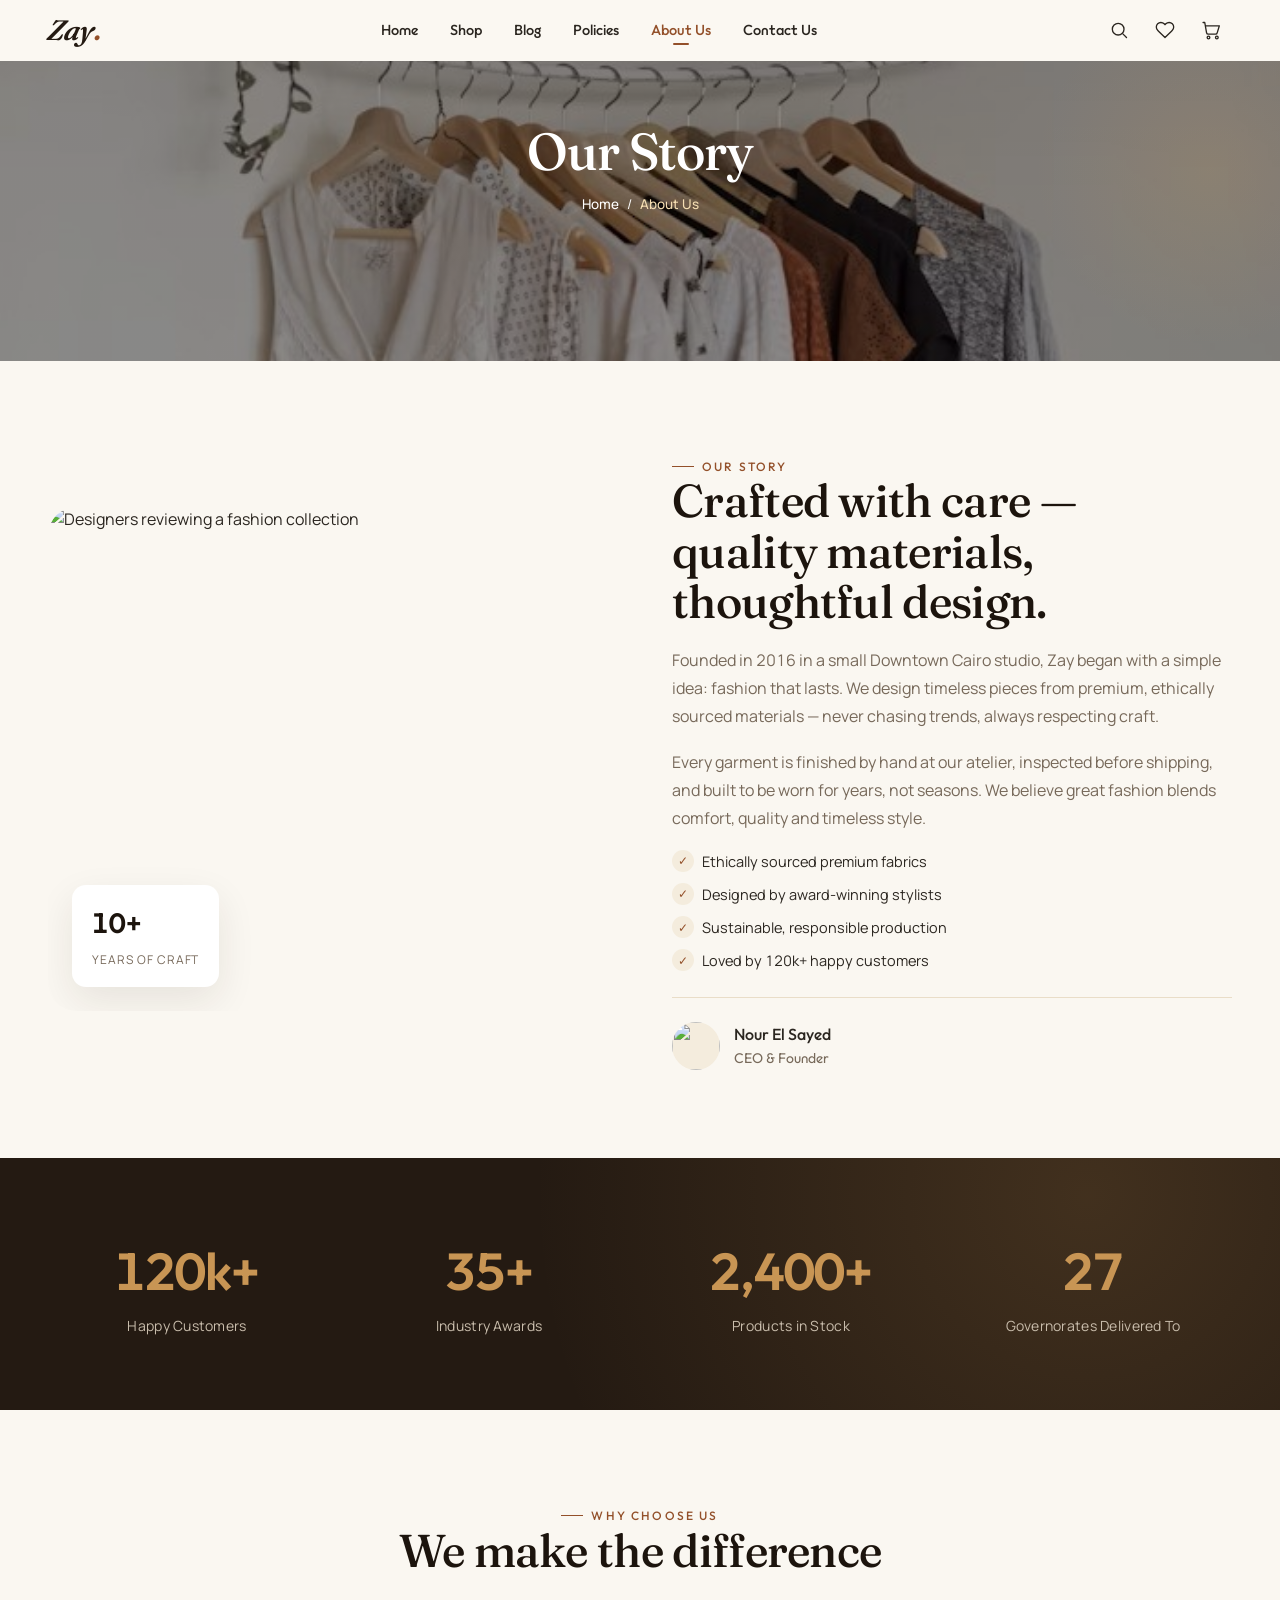
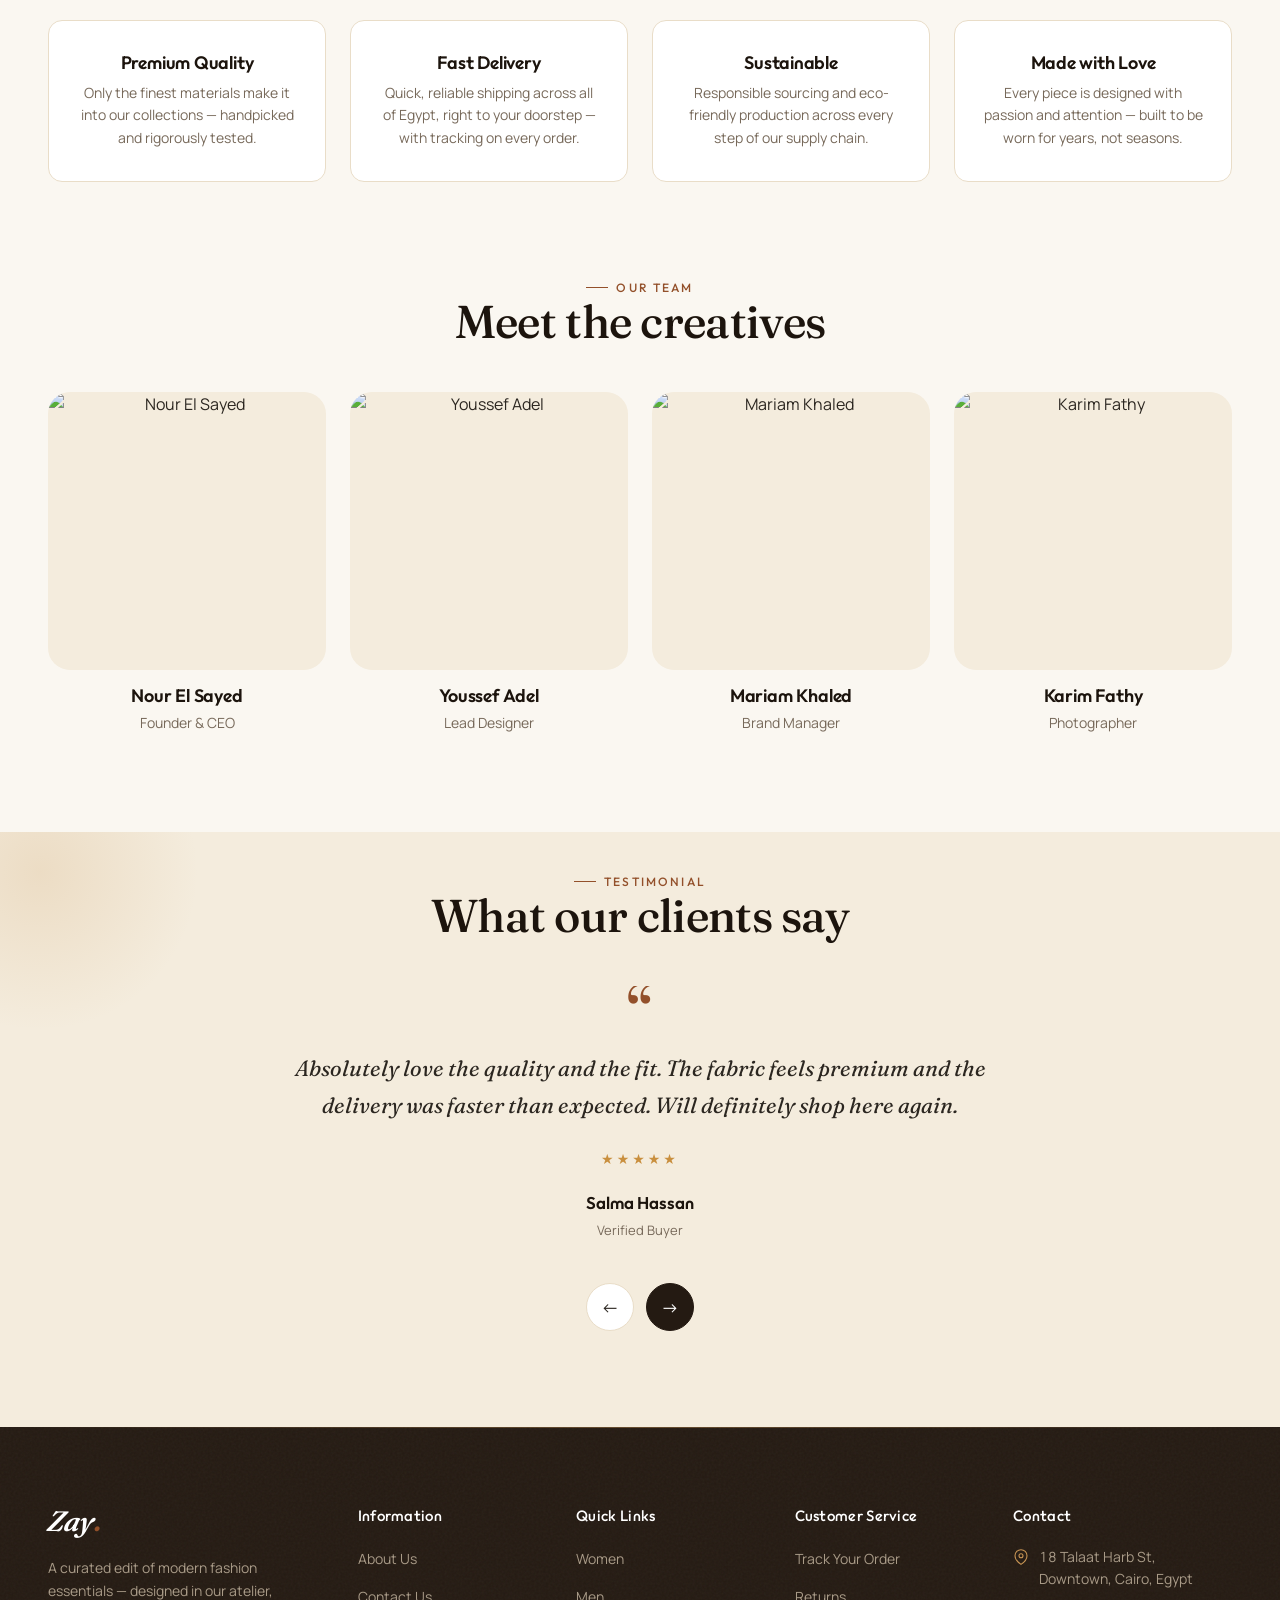
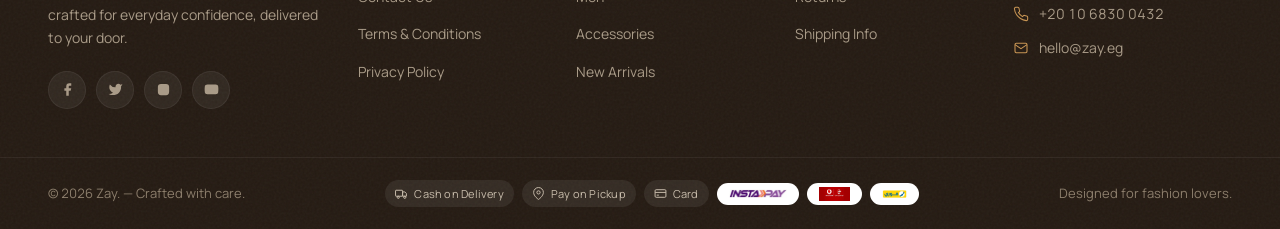
==== commit 6b9c120c: "Add files via upload" ====
--- a/about.html
+++ b/about.html
@@ -78,22 +78,18 @@
         </div>
         <div class="values__grid">
           <article class="value">
-            <span class="value__icon">✦</span>
             <h3>Premium Quality</h3>
             <p>Only the finest materials make it into our collections — handpicked and rigorously tested.</p>
           </article>
           <article class="value">
-            <span class="value__icon">⚡</span>
             <h3>Fast Delivery</h3>
             <p>Quick, reliable shipping across all of Egypt, right to your doorstep — with tracking on every order.</p>
           </article>
           <article class="value">
-            <span class="value__icon">♻</span>
             <h3>Sustainable</h3>
             <p>Responsible sourcing and eco-friendly production across every step of our supply chain.</p>
           </article>
           <article class="value">
-            <span class="value__icon">♥</span>
             <h3>Made with Love</h3>
             <p>Every piece is designed with passion and attention — built to be worn for years, not seasons.</p>
           </article>
--- a/style.css
+++ b/style.css
@@ -186,6 +186,14 @@
   border-color: var(--line);
 }
 .btn--light:hover { background: var(--surface-2); }
+.btn--whatsapp {
+  background: #25D366;
+  color: #fff;
+  box-shadow: 0 6px 18px rgba(37,211,102,.32);
+}
+.btn--whatsapp:hover { background: #1ebe59; transform: translateY(-2px); box-shadow: 0 14px 28px rgba(37,211,102,.4); }
+.btn--whatsapp svg { width: 18px; height: 18px; flex-shrink: 0; }
+.order-success__icon--whatsapp { color: #25D366; }
 .btn--lg { padding: 16px 34px; font-size: 15px; }
 .btn:active { transform: translateY(0) scale(.97); }
 .btn__arrow { transition: transform var(--t-fast); display: inline-block; }
@@ -224,51 +232,6 @@
 /* =========================================================
    PROMO BAR
    ========================================================= */
-.promo-bar {
-  background: var(--secondary);
-  color: #e9ddcb;
-  font-size: 13px;
-  position: relative;
-  overflow: hidden;
-}
-.promo-bar::after {
-  content: '';
-  position: absolute; inset: 0;
-  background-image: radial-gradient(circle at 80% 50%, rgba(200,149,84,.18), transparent 50%);
-  pointer-events: none;
-}
-.promo-bar__inner {
-  display: flex;
-  align-items: center;
-  min-height: 42px;
-  position: relative;
-  z-index: 1;
-}
-.promo-bar__support { color: #b9a98d; font-size: 12px; position: absolute; left: 0; top: 50%; transform: translateY(-50%); }
-.promo-bar__support a { color: #fff; font-weight: 500; }
-.promo-bar__text { width: 100%; text-align: center; letter-spacing: 0.01em; padding: 0 30px; }
-.promo-bar__text strong { color: var(--accent); font-weight: 600; }
-.promo-bar__link {
-  color: #fff;
-  text-decoration: underline;
-  text-underline-offset: 3px;
-  margin-left: 4px;
-}
-.promo-bar__link:hover { color: var(--accent); }
-.promo-bar__close {
-  position: absolute;
-  right: 0;
-  top: 50%;
-  transform: translateY(-50%);
-  color: #b9a98d;
-  font-size: 18px;
-  line-height: 1;
-  padding: 6px 8px;
-  border-radius: 4px;
-  transition: var(--t-fast);
-}
-.promo-bar__close:hover { color: #fff; background: rgba(255,255,255,.06); }
-.promo-bar.is-hidden { display: none; }
 
 /* #siteTop is just an empty injection target for the promo-bar + header.
    Left as a normal block box, its height would only ever equal
@@ -291,54 +254,77 @@
   backdrop-filter: saturate(160%) blur(14px);
   -webkit-backdrop-filter: saturate(160%) blur(14px);
   border-bottom: 1px solid transparent;
-  transition: border-color var(--t-fast), box-shadow var(--t-fast);
+  transition: background-color var(--t), border-color var(--t-fast), box-shadow var(--t-fast);
 }
 .header.is-scrolled {
   border-color: var(--line);
   box-shadow: 0 8px 30px rgba(43,31,21,.04);
 }
+
+/* Home hero — header rides transparently over the photo until the page
+   scrolls, then fades to the normal frosted-cream bar. Logo mark, nav
+   links, icon buttons and the hamburger swap to light colors so they
+   stay readable against the image. */
+body[data-page="home"] .header:not(.is-scrolled) {
+  background: transparent;
+  backdrop-filter: none;
+  -webkit-backdrop-filter: none;
+  border-bottom-color: transparent;
+}
+body[data-page="home"] .header:not(.is-scrolled) .logo__text { color: #fff; }
+body[data-page="home"] .header:not(.is-scrolled) .nav__link { color: rgba(255,255,255,.9); }
+body[data-page="home"] .header:not(.is-scrolled) .nav__link:hover,
+body[data-page="home"] .header:not(.is-scrolled) .nav__link.is-active { color: var(--accent); }
+body[data-page="home"] .header:not(.is-scrolled) .nav__link::after { background: var(--accent); }
+body[data-page="home"] .header:not(.is-scrolled) .icon-btn { color: #fff; }
+body[data-page="home"] .header:not(.is-scrolled) .icon-btn:hover { background: rgba(255,255,255,.16); color: var(--accent); }
+body[data-page="home"] .header:not(.is-scrolled) .nav-toggle span { background: #fff; }
 .header__inner {
   display: flex;
   align-items: center;
   gap: 32px;
-  min-height: 78px;
+  min-height: 60px;
 }
 
 .logo {
   display: inline-flex;
   align-items: center;
-  gap: 12px;
   flex-shrink: 0;
-}
-.logo__mark {
-  display: grid;
-  place-items: center;
-  width: 38px;
-  height: 38px;
-  border-radius: 50%;
-  background: var(--secondary);
-  color: var(--accent);
+  text-decoration: none;
+}
+
+/* كلمة Zay */
+.logo__text {
+  display: inline-block;
   font-family: var(--font-serif);
-  font-weight: 500;
+  font-size: 28px;
+  font-weight: 600;
   font-style: italic;
-  font-size: 19px;
-  letter-spacing: 0.02em;
-  position: relative;
-}
-.logo__mark::after {
-  content: '';
-  position: absolute;
-  inset: -3px;
-  border-radius: 50%;
-  border: 1px solid rgba(200,149,84,.4);
-}
-.logo__text {
-  font-family: var(--font-serif);
-  font-weight: 500;
-  font-size: 23px;
-  letter-spacing: -0.01em;
-}
-.logo__dot { color: var(--primary); }
+  letter-spacing: -0.04em;
+  line-height: 1;
+  transform: skewX(-10deg);
+  color: var(--secondary);
+  transition:
+    transform 0.3s ease,
+    letter-spacing 0.3s ease,
+    opacity 0.3s ease;
+}
+
+/* النقطة */
+.logo__dot {
+  color: var(--primary);
+  font-style: normal;
+  margin-left: 1px;
+}
+
+/* Hover */
+.logo:hover .logo__text {
+  transform: skewX(-10deg) translateX(2px);
+  letter-spacing: -0.02em;
+  opacity: 0.9;
+}
+
+/* On dark backgrounds (footer) */
 .logo--light .logo__text { color: #fff; }
 
 .nav { margin-inline: auto; }
@@ -413,7 +399,7 @@
 
 .nav-backdrop { display: none; }
 .nav__head { display: none; }
-.nav-toggle {
+.nav-toggle { 
   display: none;
   flex-direction: column;
   gap: 5px;
@@ -421,51 +407,708 @@
   height: 42px;
   align-items: center;
   justify-content: center;
+  right: 10%; position: absolute;
 }
 .nav-toggle span { width: 22px; height: 1.8px; background: var(--text); border-radius: 2px; transition: var(--t-fast); }
 .nav-toggle.is-open span:nth-child(1) { transform: translateY(7px) rotate(45deg); }
 .nav-toggle.is-open span:nth-child(2) { opacity: 0; }
 .nav-toggle.is-open span:nth-child(3) { transform: translateY(-7px) rotate(-45deg); }
 
-/* =========================================================
-   HERO — more layered, premium feel
+/* ---------- Mobile bottom tab bar ---------- */
+.mobile-tabbar {
+  display: none;
+  position: fixed;
+  left: 14px;
+  right: 14px;
+  bottom: calc(14px + env(safe-area-inset-bottom));
+  z-index: 95;
+  align-items: center;
+  justify-content: space-between;
+  background: var(--surface);
+  border-radius: 24px;
+  box-shadow: 0 16px 36px rgba(43, 31, 21, .18), 0 2px 8px rgba(43, 31, 21, .06);
+  padding: 8px 6px;
+}
+.mobile-tabbar__item {
+  flex: 1;
+  display: flex;
+  flex-direction: column;
+  align-items: center;
+  gap: 2px;
+  padding: 4px 2px;
+  border: none;
+  background: none;
+  color: var(--muted);
+  font-family: var(--font-display);
+  font-size: 10.5px;
+  font-weight: 500;
+  transition: color var(--t-fast);
+}
+.mobile-tabbar__icon {
+  position: relative;
+  width: 38px;
+  height: 38px;
+  display: grid;
+  place-items: center;
+  border-radius: 50%;
+  transition: background var(--t-fast), color var(--t-fast), transform var(--t-fast);
+}
+.mobile-tabbar__icon svg {
+  width: 20px;
+  height: 20px;
+  fill: none;
+  stroke: currentColor;
+  stroke-width: 1.7;
+}
+.mobile-tabbar__icon .cart-badge {
+  top: -1px;
+  right: -3px;
+  min-width: 16px;
+  height: 16px;
+  font-size: 9px;
+  border-color: var(--surface);
+}
+.mobile-tabbar__item.is-active { color: var(--primary); }
+.mobile-tabbar__item.is-active .mobile-tabbar__icon {
+  background: var(--primary);
+  color: #fff;
+  transform: translateY(-3px);
+  box-shadow: 0 8px 16px rgba(147, 80, 42, .35);
+}
+
+/* =========================================================
+   HERO — full-bleed cinematic cover, header floats on top
    ========================================================= */
 .hero {
-  background: var(--bg);
   position: relative;
+  z-index: 1;
+  display: flex;
+  flex-direction: column;
+  justify-content: flex-end;
+  min-height: 100svh;
+  margin-top: calc(-1 * var(--header-stack-h, 78px));
+  background-color: var(--secondary);
+  background-size: cover;
+  background-position: center 22%;
   overflow: hidden;
-  padding-top: 24px;
+}
+/* Pulls the photo up behind the transparent header (see HEADER rules
+   above) so the nav reads as an overlay on the image, like the
+   reference — rather than a bar that sits above it. */
+.hero__scrim {
+  position: absolute;
+  inset: 0;
+  z-index: 0;
+  background:
+    linear-gradient(to top, rgba(20,14,9,.94) 0%, rgba(20,14,9,.6) 30%, rgba(20,14,9,.12) 56%, rgba(20,14,9,.4) 100%),
+    linear-gradient(to right, rgba(20,14,9,.6) 0%, rgba(20,14,9,.05) 48%, rgba(20,14,9,.3) 100%);
 }
 .hero__inner {
   position: relative;
   z-index: 1;
-  display: grid;
-  grid-template-columns: 1fr 1.05fr;
-  align-items: center;
-  gap: 64px;
-  padding: 64px 28px 96px;
-}
-.hero__content { max-width: 480px; }
+  padding: 200px 28px 100px;
+}
+.hero__content { max-width: 600px; }
+.hero .eyebrow { color: var(--accent); margin-bottom: 24px; }
+.hero .eyebrow::before { background: var(--accent); }
 .hero__title {
   margin-bottom: 32px;
-  font-size: clamp(46px, 6.5vw, 84px);
+  font-size: clamp(48px, 7vw, 92px);
   font-weight: 600;
-  line-height: 1.06;
+  line-height: .98;
   letter-spacing: -0.02em;
-}
-.hero__ctas { display: flex; gap: 14px; flex-wrap: wrap; align-items: center; }
-.hero__ctas .link-arrow { font-size: 14.5px; }
-
-.hero__media { position: relative; }
-.hero__img {
-  width: 100%;
-  border-radius: var(--radius);
-  aspect-ratio: 4/5.2;
-  object-fit: cover;
-  object-position: top center;
-  box-shadow: var(--shadow-lg);
-  filter: grayscale(30%) contrast(1.06);
-}
+  color: #fff;
+}
+.hero__sub {
+  max-width: 380px;
+  margin-bottom: 36px;
+  padding-top: 20px;
+  /* border-top: 1px solid rgba(255,255,255,.3); */
+}
+.hero__sub-label {
+  position: relative;
+  display: inline-block;
+  margin-bottom: 12px;
+  padding-bottom: 12px;
+  font-family: var(--font-display);
+  font-weight: 600;
+  font-size: 13px;
+  letter-spacing: .14em;
+  text-transform: uppercase;
+  color: #fff;
+}
+.hero__sub-label::after {
+  content: '';
+  position: absolute;
+  left: 0;
+  bottom: 0;
+  width: 34px;
+  height: 2px;
+  background: var(--accent);
+}
+.hero__sub-text { color: rgba(255,255,255,.74); font-size: 14.5px; line-height: 1.65; }
+.hero__ctas { display: flex; gap: 22px; flex-wrap: wrap; align-items: center; }
+.hero__ctas .link-arrow { font-size: 14.5px; color: #fff; border-color: rgba(255,255,255,.5); }
+.hero__ctas .link-arrow:hover { color: var(--accent); border-color: var(--accent); }
+
+.hero__social {
+  position: absolute;
+  z-index: 1;
+  right: 32px;
+  top: 50%;
+  transform: translateY(-50%);
+  display: flex;
+  flex-direction: column;
+  align-items: center;
+  gap: 20px;
+}
+.hero__social::after { content: ''; width: 1px; height: 60px; background: rgba(255,255,255,.32); }
+.hero__social a { color: #fff; opacity: .85; transition: var(--t-fast); line-height: 0; }
+.hero__social a:hover { opacity: 1; color: var(--accent); transform: translateY(-2px); }
+.hero__social svg { width: 17px; height: 17px; fill: currentColor; }
+
+.hero__scroll {
+  position: absolute;
+  z-index: 1;
+  left: 50%;
+  bottom: 68px;
+  transform: translateX(-50%);
+  display: grid;
+  place-items: center;
+  width: 42px;
+  height: 42px;
+  border: 1px solid rgba(255,255,255,.4);
+  border-radius: 50%;
+  color: #fff;
+  animation: heroScrollCue 2.2s ease-in-out infinite;
+}
+.hero__scroll:hover { border-color: var(--accent); color: var(--accent); }
+.hero__scroll svg { width: 16px; height: 16px; fill: none; stroke: currentColor; stroke-width: 1.6; stroke-linecap: round; stroke-linejoin: round; }
+@keyframes heroScrollCue {
+  0%, 100% { transform: translateX(-50%) translateY(0); }
+  50% { transform: translateX(-50%) translateY(7px); }
+}
+@media (prefers-reduced-motion: reduce) { .hero__scroll { animation: none; } }
+
+/* =========================================================
+   PROMO SLIDER — sliding ad carousel with left/right nav
+   ========================================================= */
+
+
+.promo-slider {
+    position: relative;
+    padding: 28px 0;
+    background: var(--bg);
+}
+
+
+/* =========================================================
+   VIEWPORT
+   ========================================================= */
+
+.promo-slider__viewport {
+    max-width: 1360px;
+    margin: 0 auto;
+    padding: 0 70px;
+
+    overflow: hidden;
+    direction: ltr;
+    padding-bottom: 25px;
+}
+
+
+/* =========================================================
+   TRACK
+   ========================================================= */
+
+.promo-slider__track {
+    display: flex;
+    flex-direction: row;
+    flex-wrap: nowrap;
+
+    width: 100%;
+
+    direction: ltr;
+
+    transition: transform 0.5s cubic-bezier(.65, 0, .35, 1);
+
+    will-change: transform;
+
+    overflow: visible;
+}
+
+
+/* =========================================================
+   SLIDES
+   ========================================================= */
+
+.promo-slider__slide {
+    position: relative;
+
+    flex: 0 0 100%;
+    min-width: 100%;
+    width: 100%;
+
+    aspect-ratio: 2000 / 630;
+
+    padding: 0 8px;
+
+    overflow: hidden;
+
+    box-sizing: border-box;
+}
+
+
+/* =========================================================
+   IMAGE
+   ========================================================= */
+
+.promo-slider__slide img {
+    position: absolute;
+
+    top: 0;
+    bottom: 0;
+    left: 8px;
+    right: 8px;
+
+    width: calc(100% - 16px);
+    height: 100%;
+
+    display: block;
+
+    object-fit: cover;
+    object-position: center;
+
+    border-radius: var(--radius-lg);
+}
+
+
+/* =========================================================
+   OVERLAY
+   ========================================================= */
+
+.promo-slider__overlay {
+    position: absolute;
+
+    top: 0;
+    bottom: 0;
+    left: 8px;
+    right: 8px;
+
+    z-index: 1;
+
+    border-radius: var(--radius-lg);
+
+    background: linear-gradient(
+        90deg,
+        rgba(0, 0, 0, 0.62) 0%,
+        rgba(0, 0, 0, 0.42) 35%,
+        rgba(0, 0, 0, 0.12) 72%,
+        rgba(0, 0, 0, 0) 100%
+    );
+
+    pointer-events: none;
+}
+
+
+/* =========================================================
+   CONTENT
+   ========================================================= */
+
+.promo-slider__content {
+    position: absolute;
+
+    top: 50%;
+    left: 7%;
+
+    transform: translateY(-50%);
+
+    z-index: 2;
+
+    width: min(480px, 44%);
+
+    color: #fff;
+}
+
+.promo-slider__eyebrow {
+    margin: 0 0 10px;
+
+    font-family: var(--font-display);
+
+    font-size: 12px;
+    font-weight: 700;
+
+    letter-spacing: 0.18em;
+
+    text-transform: uppercase;
+
+    color: #fff;
+}
+
+.promo-slider__title {
+    margin: 0 0 12px;
+
+    font-family: var(--font-display);
+
+    font-size: clamp(28px, 4vw, 52px);
+
+    font-weight: 700;
+
+    line-height: 1.05;
+
+    color: #fff;
+}
+
+.promo-slider__description {
+    margin: 0 0 18px;
+
+    max-width: 440px;
+
+    font-size: clamp(13px, 1.3vw, 17px);
+
+    line-height: 1.6;
+
+    color: rgba(255, 255, 255, 0.92);
+}
+
+.promo-slider__offer {
+    margin: 0 0 8px;
+
+    font-size: clamp(13px, 1.4vw, 18px);
+
+    font-weight: 700;
+
+    line-height: 1.5;
+
+    color: #fff;
+}
+
+.promo-slider__code {
+    margin: 0 0 20px;
+
+    font-size: 13px;
+
+    color: rgba(255, 255, 255, 0.9);
+}
+
+.promo-slider__code strong {
+    color: #fff;
+
+    letter-spacing: 0.08em;
+}
+
+
+/* =========================================================
+   CTA BUTTON
+   ========================================================= */
+
+.promo-slider__btn {
+    display: inline-flex;
+
+    align-items: center;
+    justify-content: center;
+
+    min-height: 44px;
+
+    padding: 0 22px;
+
+    background: #fff;
+    color: #111;
+
+    border-radius: var(--pill);
+
+    font-size: 12px;
+    font-weight: 700;
+
+    letter-spacing: 0.08em;
+
+    text-decoration: none;
+
+    transition:
+        transform 0.2s ease,
+        background 0.2s ease,
+        color 0.2s ease;
+}
+
+.promo-slider__btn:hover {
+    transform: translateY(-2px);
+
+    background: var(--primary);
+
+    color: #fff;
+}
+
+
+/* =========================================================
+   PROMO SLIDER NAVIGATION
+   ========================================================= */
+
+.promo-slider__nav {
+    position: absolute;
+
+    top: 50%;
+    transform: translateY(-50%);
+
+    width: 44px;
+    height: 44px;
+
+    border-radius: 50%;
+
+    background: var(--surface);
+    color: var(--ink);
+
+    display: grid;
+    place-items: center;
+
+    box-shadow: var(--shadow);
+
+    transition: var(--t-fast);
+
+    z-index: 2;
+}
+
+.promo-slider__nav:hover {
+    background: var(--primary);
+    color: #fff;
+
+    transform: translateY(-50%) scale(1.05);
+}
+
+.promo-slider__nav--prev {
+    left: 12px;
+}
+
+.promo-slider__nav--next {
+    right: 12px;
+}
+
+.promo-slider__nav svg {
+    width: 18px;
+    height: 18px;
+
+    fill: none;
+
+    stroke: currentColor;
+
+    stroke-width: 2;
+
+    stroke-linecap: round;
+    stroke-linejoin: round;
+
+    pointer-events: none;
+}
+
+
+/* =========================================================
+   DOTS
+   ========================================================= */
+
+.promo-slider__dots {
+    display: flex;
+
+    align-items: center;
+    justify-content: center;
+
+    gap: 8px;
+
+    margin-top: 18px;
+
+    direction: ltr;
+}
+
+.promo-slider__dots button {
+    width: 7px;
+    height: 7px;
+
+    padding: 0;
+
+    border: 0;
+
+    border-radius: 50%;
+
+    background: var(--line-2);
+
+    transition: var(--t-fast);
+
+    cursor: pointer;
+}
+
+.promo-slider__dots button.is-active {
+    width: 20px;
+
+    background: var(--primary);
+
+    border-radius: var(--pill);
+}
+
+
+/* =========================================================
+   TABLET
+   ========================================================= */
+
+@media (max-width: 860px) {
+
+    .promo-slider__viewport {
+        padding: 0 48px;
+    }
+
+    .promo-slider__content {
+        left: 6%;
+
+        width: 55%;
+    }
+
+    .promo-slider__title {
+        font-size: clamp(24px, 4vw, 38px);
+    }
+
+    .promo-slider__description {
+        font-size: 14px;
+    }
+
+    .promo-slider__nav {
+        width: 40px;
+        height: 40px;
+    }
+
+    .promo-slider__nav--prev {
+        left: 10px;
+    }
+
+    .promo-slider__nav--next {
+        right: 10px;
+    }
+
+    .promo-slider__nav svg {
+        width: 17px;
+        height: 17px;
+    }
+}
+
+
+/* =========================================================
+   MOBILE
+   ========================================================= */
+
+@media (max-width: 600px) {
+
+    .promo-slider {
+        padding: 18px 0;
+    }
+
+    .promo-slider__viewport {
+        padding: 0;
+        padding-bottom: 25px;
+    }
+
+    .promo-slider__track {
+        border-radius: 0;
+    }
+
+    .promo-slider__slide {
+        aspect-ratio: 2000 / 630;
+        padding: 0 5px;
+        height: 200px;
+            border-radius: var(--radius-lg);
+
+    }
+
+    .promo-slider__slide img {
+        left: 5px;
+        right: 5px;
+
+        width: calc(100% - 10px);
+
+    border-radius: var(--radius-lg);
+    }
+
+    .promo-slider__overlay {
+        left: 5px;
+        right: 5px;
+
+        /* border-radius: 0; */
+
+        background: linear-gradient(
+            90deg,
+            rgba(0, 0, 0, 0.68) 0%,
+            rgba(0, 0, 0, 0.45) 65%,
+            rgba(0, 0, 0, 0.12) 100%
+        );
+    }
+
+    .promo-slider__content {
+        left: 22px;
+
+        width: calc(100% - 44px);
+    }
+
+    .promo-slider__eyebrow {
+        font-size: 9px;
+
+        margin-bottom: 7px;
+    }
+
+    .promo-slider__title {
+        font-size: 25px;
+
+        line-height: 1.05;
+
+        margin-bottom: 8px;
+    }
+
+    .promo-slider__description {
+        font-size: 12px;
+
+        line-height: 1.45;
+
+        margin-bottom: 10px;
+    }
+
+    .promo-slider__offer {
+        font-size: 13px;
+
+        line-height: 1.4;
+
+        margin-bottom: 5px;
+    }
+
+    .promo-slider__code {
+        font-size: 11px;
+
+        margin-bottom: 12px;
+    }
+
+    .promo-slider__btn {
+        min-height: 36px;
+
+        padding: 0 14px;
+
+        font-size: 10px;
+    }
+
+    .promo-slider__nav {
+        width: 36px;
+        height: 36px;
+    }
+
+    .promo-slider__nav--prev {
+        left: 10px;
+    }
+
+    .promo-slider__nav--next {
+        right: 10px;
+    }
+
+    .promo-slider__nav svg {
+        width: 16px;
+        height: 16px;
+    }
+
+    .promo-slider__dots {
+        margin-top: 12px;
+    }
+}
+
 
 /* =========================================================
    FEATURES — restyled bar
@@ -1086,18 +1729,22 @@
   position: relative;
   z-index: 1;
 }
-.footer__pay { display: flex; gap: 10px; align-items: center; flex-wrap: wrap; justify-content: center; }
-.footer__pay span {
+.footer__pay { display: flex; gap: 8px; align-items: center; flex-wrap: wrap; justify-content: center; }
+.footer__pay-badge {
   display: inline-flex;
   align-items: center;
   gap: 6px;
-  padding: 4px 10px;
-  background: rgba(255,255,255,.05);
-  border-radius: 4px;
+  padding: 5px 10px;
+  background: rgba(255,255,255,.07);
+  border-radius: var(--pill);
   font-size: 11px;
-  letter-spacing: 0.04em;
+  letter-spacing: 0.02em;
   color: #c9bdac;
-}
+  white-space: nowrap;
+}
+.footer__pay-badge svg { width: 13px; height: 13px; fill: none; stroke: currentColor; stroke-width: 1.8; flex-shrink: 0; }
+.footer__pay-badge--logo { padding: 4px 12px; background: #fff; }
+.footer__pay-badge--logo img { height: 14px; width: auto; max-width: 58px; object-fit: contain; display: block; }
 
 /* ---------- Back to top ---------- */
 .to-top {
@@ -1136,6 +1783,7 @@
 }
 
 @media (max-width: 860px) {
+ 
   .header {
     /* backdrop-filter on an ancestor creates a new containing block for
        position:fixed descendants (the CSS spec's filter/backdrop-filter
@@ -1216,15 +1864,16 @@
     border-left: 2px solid transparent;
     border-radius: 0;
     font-size: 16px;
+    color: var(--ink) !important;
   }
   .nav__link::after { display: none; }
-  .nav__link.is-active { font-weight: 600; border-left-color: var(--primary); background: var(--surface-2); }
+  .nav__link.is-active { color: var(--accent) !important; font-weight: 600; border-left-color: var(--primary); background: var(--surface-2); }
   .nav-toggle { display: flex; }
 
-  .hero__inner { grid-template-columns: 1fr; gap: 32px; text-align: center; padding: 0 20px 64px; }
-  .hero__content { max-width: none; margin: 0 auto; display: flex; flex-direction: column; align-items: center; }
-  .hero__media { max-width: 480px; margin: 0 auto; order: -1; }
-  .hero__ctas { justify-content: center; }
+  .hero__inner { padding: 168px 20px 84px; }
+  .hero__content { max-width: 460px; }
+  .hero__social { right: 20px; gap: 16px; }
+  .hero__social::after { height: 44px; }
 
   .features__grid { grid-template-columns: 1fr; margin-top: 16px; padding: 8px; }
   .feature + .feature { border-left: none; border-top: 1px solid var(--line); }
@@ -1239,36 +1888,63 @@
   .newsletter__inner { grid-template-columns: 1fr; text-align: center; padding: 40px 32px; }
   .newsletter__form { flex-direction: column; }
   .newsletter__text p { margin-inline: auto; }
+  .mobile-tabbar { display: flex; }
 }
 
 @media (max-width: 600px) {
+   .hero__content { padding-bottom: 56px; }
   .container { padding: 0 20px; }
-  .promo-bar__support { display: none; }
   .products__grid { grid-template-columns: repeat(2, 1fr); gap: 16px; }
   .instagram__grid { grid-template-columns: repeat(2, 1fr); }
   .footer__grid { grid-template-columns: 1fr 1fr; padding: 56px 20px 32px; }
   .footer__bar-inner { flex-direction: column; gap: 8px; text-align: center; padding: 22px 20px; }
   .cat__body { max-width: 90%; }
   .testi__quote { font-size: 17px; }
-  .card__cart, .card__wish { transform: none; opacity: 1; }
+ .card__cart,
+.card__wish {
+  opacity: 0;
+  visibility: hidden;
+  transform: translateY(5px);
+  transition: 0.3s ease;
+}
+
+.card:hover .card__cart,
+.card:hover .card__wish {
+  opacity: 1;
+  visibility: visible;
+  transform: translateY(0);
+}
   .card__quick { display: none; }
   .section-head--row { flex-direction: column; align-items: flex-start; }
-}
-
-@media (max-width: 480px) {
+
+  /* Bottom tab bar takes over primary navigation on phones — Home, Shop,
+     Search, Wishlist and Cart are one thumb-reach away instead of being
+     buried in the header or the slide-out drawer. */
+  body { padding-bottom: 84px; }
+  .to-top { bottom: 96px; }
+  .toast { bottom: 100px; }
+  .header__actions a[aria-label="Wishlist"],
+  .header__actions a[aria-label="Cart"] {
+    display: none;
+  }
+
+  /* The vertical social rail and scroll cue are a desktop/tablet flourish;
+     on phones the bottom tab bar already owns that screen real estate,
+     so both are dropped to avoid overlapping it. */
+  .hero { min-height: 100svh; }
+  .hero__social,
+  .hero__scroll { display: none; }
+}
+
+@media (max-width: 600px) {
   /* Header icon row was wider than the viewport on real phones, pushing
-     the menu button off-screen. Trim to the two icons people actually
-     tap on mobile; Wishlist/Account stay reachable from the menu. */
+     the menu button off-screen. Search is the only icon left here now
+     (Wishlist/Cart moved to the bottom tab bar above). */
   .header__inner { gap: 14px; }
   .header__actions { gap: 2px; }
   .icon-btn, .nav-toggle { width: 38px; height: 38px; }
   .icon-btn svg { width: 18px; height: 18px; }
-  .header__actions a[aria-label="Wishlist"],
-  .header__actions a[aria-label="Account"] {
-    display: none;
-  }
   .logo__text { font-size: 20px; }
-  .logo__mark { width: 34px; height: 34px; font-size: 17px; }
 }
 
 @media (max-width: 380px) {
@@ -1327,20 +2003,20 @@
 .brands__row {
   display: flex;
   flex-wrap: wrap;
-  gap: 24px 56px;
-  align-items: center;
-  justify-content: space-between;
-}
-.brands__row span {
-  font-family: var(--font-display);
-  font-weight: 500;
-  font-size: clamp(18px, 2.4vw, 26px);
-  letter-spacing: 0.18em;
-  color: #c9bcab;
-  transition: color var(--t-fast);
-  text-transform: uppercase;
-}
-.brands__row span:hover { color: var(--primary); }
+  gap: 30px 80px;
+  align-items: center;
+  justify-content: center;
+}
+.brands__logo {
+  display: flex;
+  align-items: center;
+  justify-content: center;
+  filter: grayscale(1);
+  opacity: .7;
+  transition: var(--t-fast);
+}
+.brands__logo:hover { filter: grayscale(0); opacity: 1; transform: translateY(-2px); }
+.brands__logo img { height: 40px; width: auto; max-width: 130px; object-fit: contain; display: block; }
 
 /* ---------- Toast ---------- */
 .toast {
@@ -1375,11 +2051,19 @@
    PAGE HEAD + BREADCRUMBS
    ========================================================= */
 .page-head {
-  background: var(--bg-warm);
+  background-image: linear-gradient(
+      rgba(0, 0, 0, 0.45),
+      rgba(0, 0, 0, 0.45)
+    ),
+    url('assets/img/page.jpg');
+  background-size: cover;
+  background-position: center;
+  background-repeat: no-repeat;
   padding: 64px 0 56px;
   text-align: center;
   position: relative;
   overflow: hidden;
+  height: 300px;
 }
 .page-head::before {
   content: '';
@@ -1390,10 +2074,10 @@
   background: radial-gradient(circle, rgba(200,149,84,.18), transparent 65%);
   pointer-events: none;
 }
-.page-head__title { font-size: clamp(34px, 4.6vw, 52px); margin-bottom: 12px; position: relative; }
+.page-head__title { font-size: clamp(34px, 4.6vw, 52px); margin-bottom: 12px; position: relative; color: white; }
 .crumbs {
   font-size: 13.5px;
-  color: var(--muted);
+  color: white;
   display: inline-flex;
   align-items: center;
   gap: 8px;
@@ -1402,13 +2086,13 @@
   position: relative;
 }
 .crumbs a {
-  color: var(--primary);
+  color: white;
   font-weight: 500;
   transition: color var(--t-fast);
 }
-.crumbs a:hover { color: var(--primary-700); text-decoration: underline; text-underline-offset: 3px; }
-.crumbs span[aria-current] { color: var(--ink); font-weight: 500; }
-.crumbs .sep { color: var(--muted-2); }
+.crumbs a:hover { color: white; text-decoration: underline; text-underline-offset: 3px; }
+.crumbs span[aria-current] { color: wheat; font-weight: 500; }
+.crumbs .sep { color: white; }
 
 /* =========================================================
    SHOP
@@ -1518,7 +2202,7 @@
   color: var(--accent);
   font-weight: 500;
 }
-.side-promo__body h4 { color: #fff; font-size: 28px; margin: 6px 0 12px; line-height: 1.1; }
+.side-promo__body h4 { color: #fff; font-size: 18px; margin: 6px 0 12px; line-height: 1.1; }
 .side-promo .link-arrow { color: #fff; }
 
 .shop__bar {
@@ -2406,8 +3090,9 @@
 }
 @media (max-width: 860px) {
   .shop__layout { grid-template-columns: 1fr; }
-  .shop__side { position: static; flex-direction: row; flex-wrap: wrap; }
-  .side-box { flex: 1; min-width: 220px; }
+  .shop__side { position: fixed; left: 0; right: 0; bottom: 0; top: auto; max-height: 85vh; overflow-y: auto; background: var(--bg); border-radius: 24px 24px 0 0; box-shadow: var(--shadow-lg); padding: 20px 20px calc(20px + env(safe-area-inset-bottom, 0px)); transform: translateY(110%); transition: transform .32s var(--ease-out); z-index: 300; }
+  .shop__side.is-open { transform: translateY(0); }
+  .shop__side .side-search { display: none; }
   .side-promo { display: none; }
   .pd__top { grid-template-columns: 1fr; gap: 32px; }
   .pd__gallery { position: static; }
@@ -2415,6 +3100,64 @@
   .blog-feat { grid-template-columns: 1fr; }
   .blog-feat__body { padding: 32px; }
 }
+/* ---------- Mobile filter/sort bar (shop.html) ---------- */
+.shop__mobile-bar { display: none; flex-direction: column; gap: 12px; margin-bottom: 22px; }
+@media (max-width: 860px) { .shop__mobile-bar { display: flex; } }
+.shop__mobile-actions { display: flex; gap: 12px; }
+.shop__mobile-btn {
+  flex: 1;
+  display: flex; align-items: center; justify-content: center; gap: 8px;
+  padding: 13px 16px;
+  border: 1px solid var(--line);
+  border-radius: var(--pill);
+  background: var(--surface);
+  font-family: var(--font-display);
+  font-size: 14px;
+  font-weight: 500;
+  color: var(--text);
+  position: relative;
+  transition: var(--t-fast);
+}
+.shop__mobile-btn:hover, .shop__mobile-btn.is-active { border-color: var(--primary); color: var(--primary); }
+.shop__mobile-btn svg { width: 16px; height: 16px; fill: none; stroke: currentColor; stroke-width: 1.8; }
+.shop__mobile-btn__badge {
+  display: none;
+  align-items: center; justify-content: center;
+  min-width: 18px; height: 18px; padding: 0 4px;
+  border-radius: var(--pill);
+  background: var(--primary);
+  color: #fff;
+  font-size: 11px; font-weight: 600;
+}
+.shop__sort-wrap { position: relative; flex: 1; }
+.shop__sort-menu {
+  position: absolute; top: calc(100% + 8px); right: 0; min-width: 210px;
+  background: var(--surface); border: 1px solid var(--line); border-radius: var(--radius);
+  box-shadow: var(--shadow-lg); padding: 8px; z-index: 250;
+}
+.shop__sort-option {
+  display: block; width: 100%; text-align: left;
+  padding: 10px 12px; border-radius: var(--radius-sm);
+  font-family: var(--font-body); font-size: 13.5px; color: var(--text);
+}
+.shop__sort-option:hover { background: var(--surface-2); }
+.shop__sort-option.is-active { background: var(--bg-warm); color: var(--primary); font-weight: 600; }
+.shop__side-head { display: none; margin-bottom: 4px; }
+.shop__side-head h3 { font-size: 19px; font-family: var(--font-display); }
+.shop__side-close { width: 34px; height: 34px; border-radius: 50%; display: grid; place-items: center; background: var(--surface-2); color: var(--text); flex-shrink: 0; }
+.shop__side-close svg { width: 16px; height: 16px; stroke: currentColor; stroke-width: 2; fill: none; }
+.shop__side-apply { display: none; }
+@media (max-width: 860px) {
+  .shop__side-head { display: flex; align-items: center; justify-content: space-between; }
+  .shop__side-apply { display: block; width: 100%; position: sticky; bottom: 0; margin-top: 4px; }
+  .shop__sort { display: none; }
+}
+.shop__backdrop {
+  position: fixed; inset: 0; background: rgba(28,20,13,.5);
+  opacity: 0; pointer-events: none; z-index: 290; transition: opacity .25s;
+}
+.shop__backdrop.is-open { opacity: 1; pointer-events: auto; }
+
 @media (max-width: 600px) {
   .blog__grid { grid-template-columns: 1fr; }
   .values__grid, .team__grid, .stats__grid { grid-template-columns: 1fr 1fr; gap: 14px; }
@@ -2626,15 +3369,6 @@
 }
 .empty-state h2 { font-size: 32px; margin-bottom: 12px; }
 .empty-state p { color: var(--muted); margin-bottom: 24px; }
-/* =========================================================
-   NAV — mobile-only utility items (Wishlist/Cart/Account),
-   shown in the drawer only where the header icons are hidden.
-   ========================================================= */
-.nav__util-sep, .nav__util-item { display: none; }
-@media (max-width: 480px) {
-  .nav__util-sep { display: block; height: 1px; background: var(--line); margin: 10px 0; }
-  .nav__util-item { display: block; }
-}
 
 /* Keep the pd wishlist heart tinted primary (not just its outline) once saved */
 .pd__wish.is-active { border-color: var(--primary); color: var(--primary); }
@@ -2937,22 +3671,28 @@
 }
 .checkout__section > p.checkout__hint { color: var(--muted); font-size: 13.5px; margin: 4px 0 20px; }
 
-.radio-options { display: flex; flex-direction: column; gap: 10px; }
-.radio-option {
-  display: flex;
-  align-items: flex-start;
-  gap: 12px;
-  padding: 14px 16px;
-  border: 1px solid var(--line);
+.pay-methods { display: flex; flex-direction: column; gap: 10px; }
+.pay-method {
+  display: flex;
+  align-items: center;
+  gap: 14px;
+  padding: 12px 16px;
+  border: 1.5px solid var(--line);
   border-radius: var(--radius-sm);
   cursor: pointer;
+  background: var(--surface);
   transition: var(--t-fast);
 }
-.radio-option:hover { border-color: var(--line-2); background: var(--surface-2); }
-.radio-option input { margin-top: 3px; accent-color: var(--primary); flex-shrink: 0; }
-.radio-option:has(input:checked) { border-color: var(--primary); background: var(--bg-warm); }
-.radio-option__title { font-family: var(--font-display); font-weight: 500; font-size: 14.5px; color: var(--ink); display: block; }
-.radio-option__desc { font-size: 13px; color: var(--muted); margin-top: 2px; display: block; }
+.pay-method:hover { border-color: var(--line-2); background: var(--surface-2); }
+.pay-method:has(input:checked) { border-color: var(--primary); background: var(--bg-warm); }
+.pay-method__logo { width: 44px; height: 32px; object-fit: contain; flex-shrink: 0; }
+.pay-method__logo--tile { border-radius: 6px; }
+.pay-method__logo--icon { display: grid; place-items: center; color: var(--primary); }
+.pay-method__logo--icon svg { width: 22px; height: 22px; fill: none; stroke: currentColor; stroke-width: 1.6; }
+.pay-method__body { display: flex; flex-direction: column; gap: 2px; flex: 1; }
+.pay-method__name { font-family: var(--font-display); font-weight: 500; font-size: 14.5px; color: var(--ink); }
+.pay-method__desc { font-size: 12.5px; color: var(--muted); }
+.pay-method input { accent-color: var(--primary); flex-shrink: 0; }
 
 .checkout-summary {
   background: var(--surface);
@@ -2982,6 +3722,7 @@
   place-items: center;
 }
 .order-success__icon svg { width: 38px; height: 38px; fill: none; stroke: currentColor; stroke-width: 2; }
+.order-success__icon--whatsapp svg { fill: currentColor; stroke: none; }
 .order-success h2 { font-size: 30px; margin-bottom: 12px; }
 .order-success p { color: var(--muted); margin-bottom: 8px; }
 .order-success__id {
@@ -3007,7 +3748,7 @@
   color: var(--primary-700);
   margin-bottom: 24px;
 }
-.checkout-disclaimer svg { width: 18px; height: 18px; fill: none; stroke: currentColor; stroke-width: 1.7; flex-shrink: 0; margin-top: 1px; }
+.checkout-disclaimer svg { width: 18px; height: 18px; fill: currentColor; stroke: none; flex-shrink: 0; margin-top: 1px; }
 
 @media (max-width: 900px) {
   .checkout-page__layout { grid-template-columns: 1fr; }
@@ -3015,120 +3756,6 @@
 }
 @media (max-width: 600px) {
   .checkout__section { padding: 22px 20px; }
-}
-
-/* =========================================================
-   ACCOUNT PAGE
-   ========================================================= */
-.account-page { padding: 64px 0 96px; }
-.account-auth { max-width: 460px; margin: 0 auto; }
-.account-auth__tabs { display: flex; gap: 4px; background: var(--surface-2); border-radius: var(--pill); padding: 4px; margin-bottom: 28px; }
-.account-auth__tab {
-  flex: 1;
-  padding: 11px;
-  border-radius: var(--pill);
-  font-family: var(--font-display);
-  font-weight: 500;
-  font-size: 14px;
-  color: var(--muted);
-  transition: var(--t-fast);
-}
-.account-auth__tab.is-active { background: var(--secondary); color: #fff; }
-.account-auth__panel { display: none; }
-.account-auth__panel.is-active { display: block; animation: fadeIn .3s ease; }
-.account-auth .contact__form { padding: 32px; }
-.account-demo-note {
-  display: flex;
-  gap: 10px;
-  align-items: flex-start;
-  background: var(--bg-warm);
-  border-radius: var(--radius-sm);
-  padding: 14px 16px;
-  font-size: 13px;
-  color: var(--primary-700);
-  margin-bottom: 22px;
-  line-height: 1.6;
-}
-.account-demo-note svg { width: 18px; height: 18px; fill: none; stroke: currentColor; stroke-width: 1.7; flex-shrink: 0; margin-top: 1px; }
-
-.account-dash { display: grid; grid-template-columns: 260px 1fr; gap: 32px; align-items: start; }
-.account-dash__side {
-  background: var(--surface);
-  border: 1px solid var(--line);
-  border-radius: var(--radius-lg);
-  padding: 26px;
-  position: sticky;
-  top: 96px;
-}
-.account-dash__profile { display: flex; align-items: center; gap: 14px; margin-bottom: 22px; padding-bottom: 22px; border-bottom: 1px solid var(--line); }
-.account-dash__avatar {
-  width: 52px; height: 52px;
-  border-radius: 50%;
-  background: var(--secondary);
-  color: var(--accent);
-  display: grid;
-  place-items: center;
-  font-family: var(--font-serif);
-  font-size: 20px;
-  font-weight: 500;
-  flex-shrink: 0;
-}
-.account-dash__profile strong { display: block; font-family: var(--font-display); font-size: 15px; color: var(--ink); }
-.account-dash__profile span { font-size: 12.5px; color: var(--muted); word-break: break-all; }
-.account-dash__nav { display: flex; flex-direction: column; gap: 2px; }
-.account-dash__nav button {
-  display: flex;
-  align-items: center;
-  gap: 10px;
-  width: 100%;
-  text-align: left;
-  padding: 11px 14px;
-  border-radius: var(--radius-sm);
-  font-family: var(--font-display);
-  font-size: 14.5px;
-  color: var(--text);
-  transition: var(--t-fast);
-}
-.account-dash__nav button svg { width: 17px; height: 17px; fill: none; stroke: currentColor; stroke-width: 1.6; flex-shrink: 0; }
-.account-dash__nav button:hover { background: var(--surface-2); color: var(--primary); }
-.account-dash__nav button.is-active { background: var(--secondary); color: #fff; }
-.account-dash__nav button.is-danger { color: #b3413a; margin-top: 8px; border-top: 1px solid var(--line); border-radius: 0; padding-top: 16px; }
-
-.account-dash__panel { display: none; }
-.account-dash__panel.is-active { display: block; animation: fadeIn .3s ease; }
-.account-panel-box {
-  background: var(--surface);
-  border: 1px solid var(--line);
-  border-radius: var(--radius-lg);
-  padding: 30px 32px;
-}
-.account-panel-box h2 { font-size: 22px; margin-bottom: 22px; }
-.account-orders-empty { text-align: center; padding: 60px 20px; color: var(--muted); }
-.order-card { border: 1px solid var(--line); border-radius: var(--radius); padding: 20px 22px; margin-bottom: 16px; }
-.order-card__head { display: flex; justify-content: space-between; align-items: flex-start; gap: 16px; flex-wrap: wrap; margin-bottom: 14px; padding-bottom: 14px; border-bottom: 1px solid var(--line); }
-.order-card__id { font-family: var(--font-display); font-weight: 600; color: var(--ink); }
-.order-card__date { font-size: 12.5px; color: var(--muted); margin-top: 2px; }
-.order-card__status {
-  font-family: var(--font-display);
-  font-size: 12px;
-  font-weight: 500;
-  background: rgba(60,120,80,.12);
-  color: #2c6b48;
-  padding: 5px 12px;
-  border-radius: var(--pill);
-  height: fit-content;
-}
-.order-card__items { display: flex; flex-direction: column; gap: 10px; margin-bottom: 14px; }
-.order-card__item { display: flex; justify-content: space-between; font-size: 13.5px; color: var(--text); }
-.order-card__item span:last-child { font-family: var(--font-display); font-weight: 500; color: var(--ink); white-space: nowrap; }
-.order-card__total { display: flex; justify-content: space-between; padding-top: 12px; border-top: 1px solid var(--line); font-family: var(--font-display); font-weight: 600; color: var(--ink); }
-
-@media (max-width: 860px) {
-  .account-dash { grid-template-columns: 1fr; }
-  .account-dash__side { position: static; }
-}
-@media (max-width: 600px) {
-  .account-panel-box, .checkout__section { padding: 24px 20px; }
 }
 
 /* =========================================================
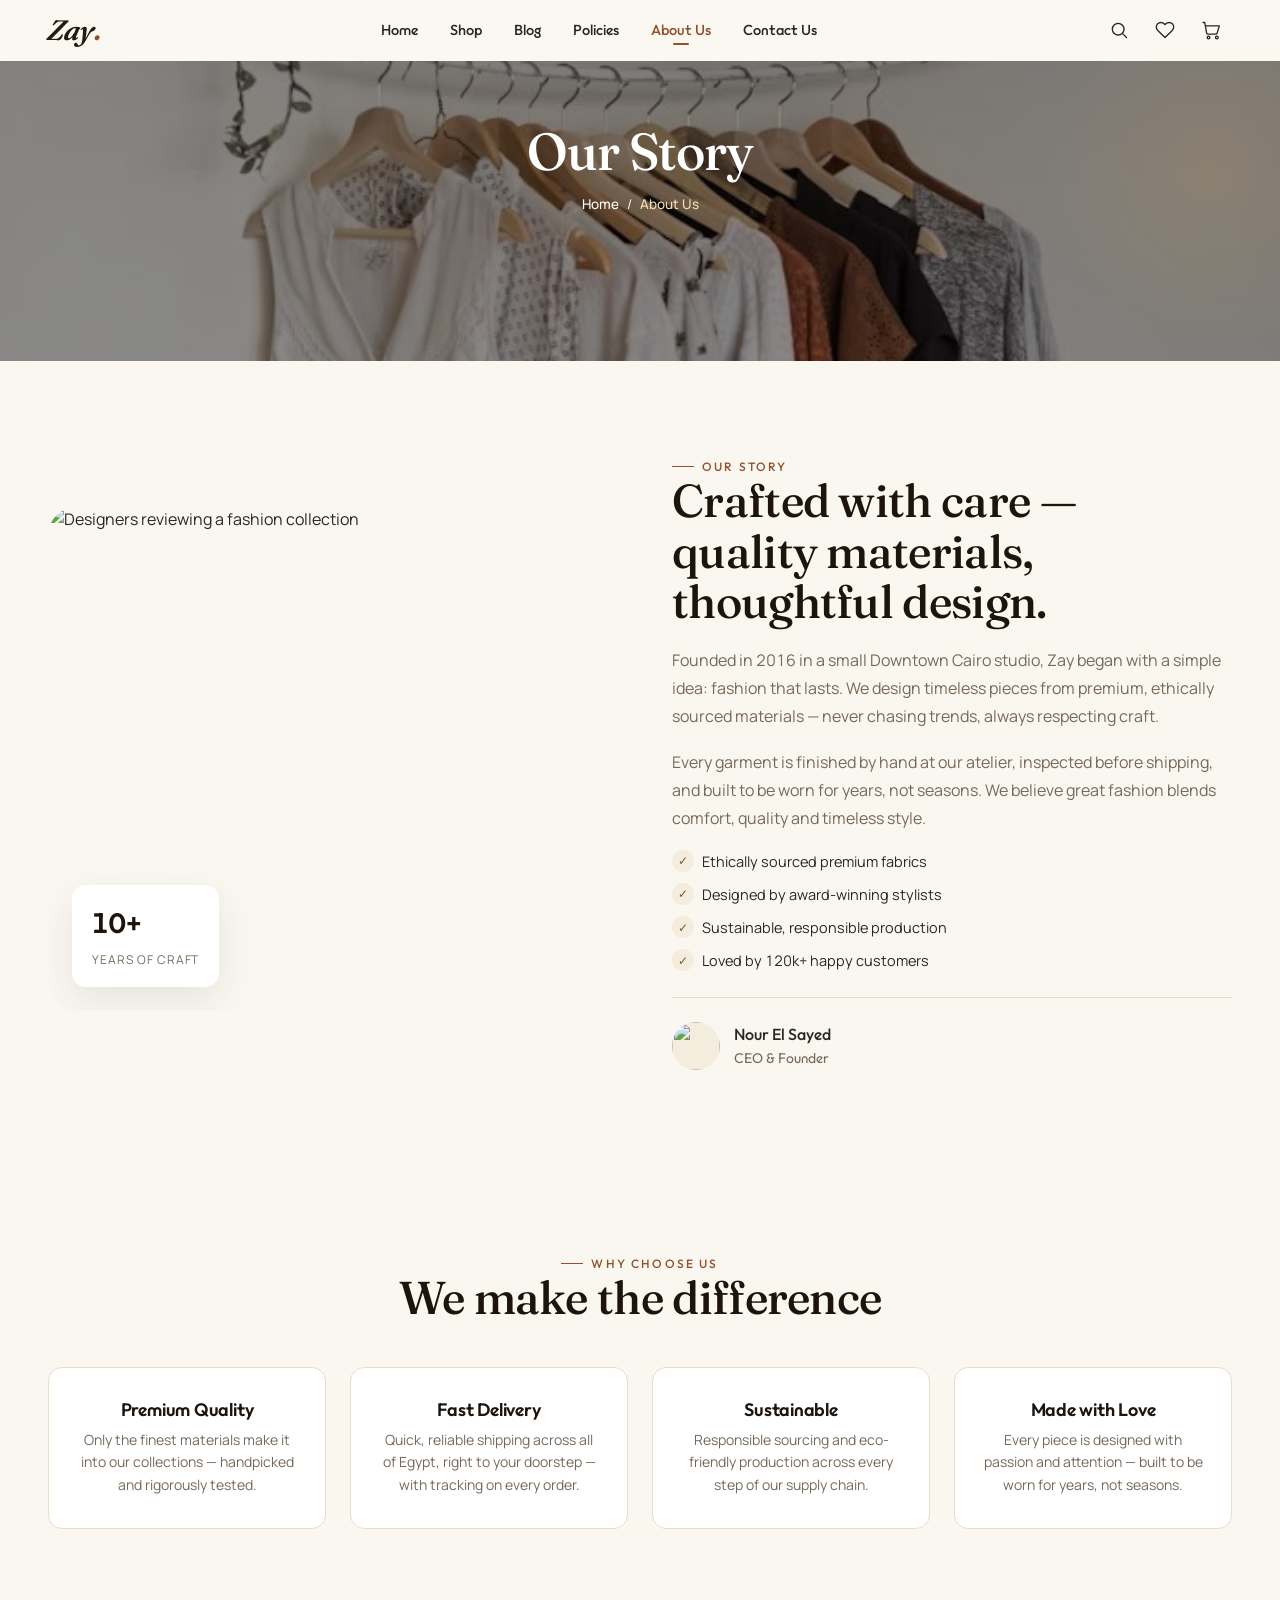
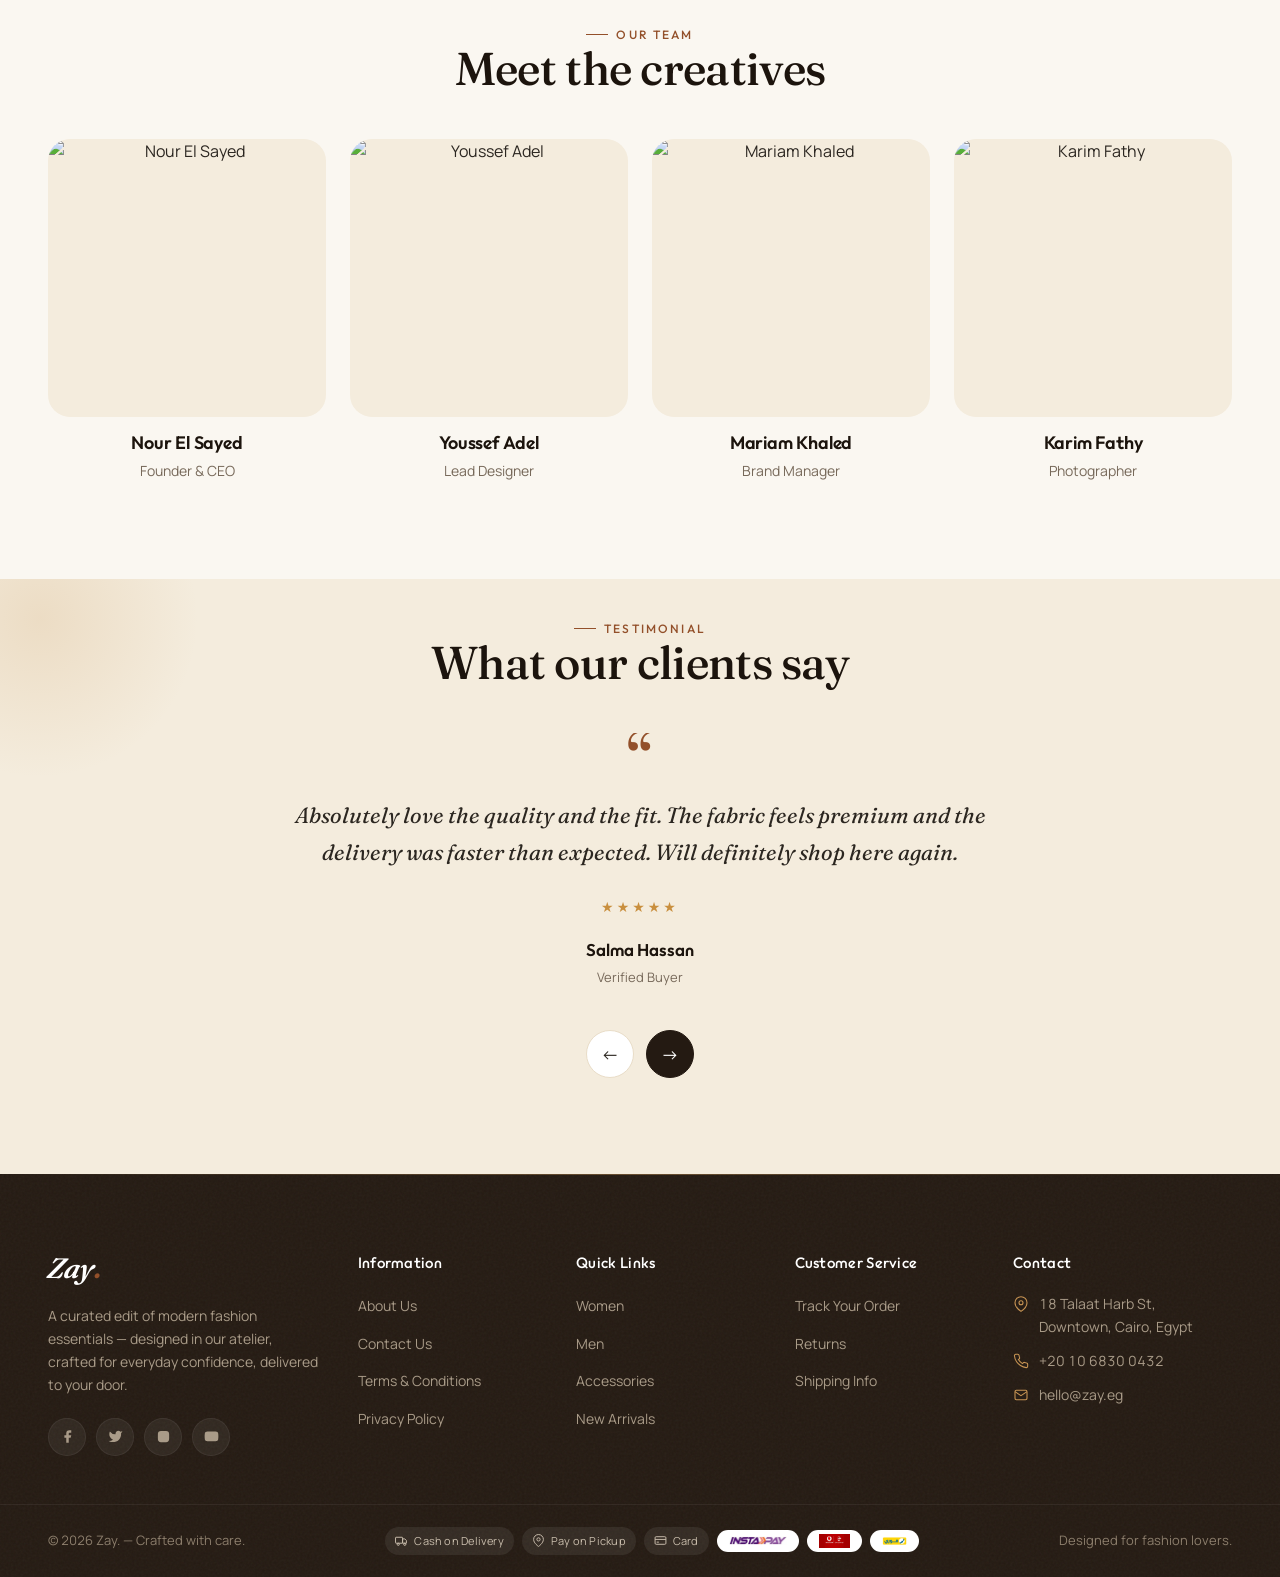
==== commit ac28793e: "Add files via upload" ====
--- a/about.html
+++ b/about.html
@@ -59,15 +59,7 @@
       </div>
     </section>
 
-    <!-- STATS -->
-    <section class="stats">
-      <div class="container stats__grid">
-        <div class="stat reveal"><span class="stat__num">120k+</span><span class="stat__label">Happy Customers</span></div>
-        <div class="stat reveal"><span class="stat__num">35+</span><span class="stat__label">Industry Awards</span></div>
-        <div class="stat reveal"><span class="stat__num">2,400+</span><span class="stat__label">Products in Stock</span></div>
-        <div class="stat reveal"><span class="stat__num">27</span><span class="stat__label">Governorates Delivered To</span></div>
-      </div>
-    </section>
+  
 
     <!-- VALUES -->
     <section class="values">
--- a/style.css
+++ b/style.css
@@ -1609,54 +1609,6 @@
 .testi__btn:hover { background: var(--secondary); color: #fff; border-color: var(--secondary); transform: translateY(-2px); }
 .testi__btn--next { background: var(--secondary); color: #fff; border-color: var(--secondary); }
 
-/* =========================================================
-   NEWSLETTER
-   ========================================================= */
-.newsletter { padding: 0 0 96px; }
-.newsletter__inner {
-  display: grid;
-  grid-template-columns: 1.1fr 1fr;
-  align-items: center;
-  gap: 40px;
-  background: var(--secondary);
-  color: #f3e9da;
-  border-radius: var(--radius-xl);
-  padding: 56px 64px;
-  position: relative;
-  overflow: hidden;
-}
-.newsletter__inner::before {
-  content: '';
-  position: absolute;
-  inset: 0;
-  background-image: radial-gradient(circle at 90% 10%, rgba(200,149,84,.20), transparent 50%);
-  pointer-events: none;
-}
-.newsletter__text { position: relative; z-index: 1; }
-.newsletter__title { color: #fff; font-size: clamp(28px, 3.4vw, 44px); margin-bottom: 10px; }
-.newsletter__text p { color: #c9bdac; max-width: 420px; }
-.newsletter__form {
-  display: flex;
-  gap: 10px;
-  position: relative;
-  z-index: 1;
-}
-.newsletter__form input {
-  flex: 1;
-  padding: 16px 20px;
-  border-radius: var(--pill);
-  border: 1px solid rgba(255,255,255,.12);
-  background: rgba(255,255,255,.06);
-  font-size: 15px;
-  color: #fff;
-  transition: var(--t-fast);
-}
-.newsletter__form input::placeholder { color: rgba(255,255,255,.5); }
-.newsletter__form input:focus {
-  outline: none;
-  background: rgba(255,255,255,.10);
-  border-color: var(--accent);
-}
 
 /* =========================================================
    FOOTER
@@ -1885,10 +1837,7 @@
   .cta-banner__media { order: -1; }
   .cta-banner__content { padding: 40px 32px; }
   .collections__grid { grid-template-columns: 1fr; }
-  .newsletter__inner { grid-template-columns: 1fr; text-align: center; padding: 40px 32px; }
-  .newsletter__form { flex-direction: column; }
-  .newsletter__text p { margin-inline: auto; }
-  .mobile-tabbar { display: flex; }
+   .mobile-tabbar { display: flex; }
 }
 
 @media (max-width: 600px) {
@@ -2651,37 +2600,6 @@
 }
 .about-sign span { display: block; color: var(--muted); font-weight: 400; font-size: 14px; }
 
-.stats {
-  background: var(--secondary);
-  padding: 72px 0;
-  position: relative;
-  overflow: hidden;
-}
-.stats::before {
-  content: '';
-  position: absolute;
-  inset: 0;
-  background-image: radial-gradient(circle at 85% 15%, rgba(200,149,84,.18), transparent 50%);
-  pointer-events: none;
-}
-.stats__grid {
-  display: grid;
-  grid-template-columns: repeat(4, 1fr);
-  gap: 24px;
-  text-align: center;
-  position: relative;
-  z-index: 1;
-}
-.stat__num {
-  display: block;
-  font-family: var(--font-display);
-  font-weight: 600;
-  font-size: clamp(36px, 4.4vw, 52px);
-  color: var(--accent);
-  letter-spacing: -0.02em;
-}
-.stat__label { color: #c9bdac; font-size: 14px; margin-top: 6px; letter-spacing: 0.02em; }
-
 .values { padding: 88px 0; }
 .values__grid { display: grid; grid-template-columns: repeat(4, 1fr); gap: 24px; }
 .value {
@@ -3085,7 +3003,7 @@
    ========================================================= */
 @media (max-width: 1080px) {
   .shop__layout { grid-template-columns: 240px 1fr; gap: 28px; }
-  .values__grid, .team__grid, .stats__grid { grid-template-columns: repeat(2, 1fr); }
+  .values__grid, .team__grid { grid-template-columns: repeat(2, 1fr); }
   .blog__grid { grid-template-columns: repeat(2, 1fr); }
 }
 @media (max-width: 860px) {
@@ -3160,7 +3078,7 @@
 
 @media (max-width: 600px) {
   .blog__grid { grid-template-columns: 1fr; }
-  .values__grid, .team__grid, .stats__grid { grid-template-columns: 1fr 1fr; gap: 14px; }
+  .values__grid, .team__grid { grid-template-columns: 1fr 1fr; gap: 14px; }
   .field-row { grid-template-columns: 1fr; }
   .shop__side { flex-direction: column; }
   .deals__timer { width: 100%; justify-content: space-between; }
@@ -3791,3 +3709,28 @@
   .policies__layout { grid-template-columns: 1fr; }
   .policies__nav { position: static; flex-direction: row; flex-wrap: wrap; }
 }
+
+
+
+#newArrivalsGrid{
+  grid-template-columns: repeat(6, 1fr);
+}
+
+
+@media (max-width: 1080px) {
+  #newArrivalsGrid{grid-template-columns: repeat(3, 1fr); }
+}
+
+@media (max-width: 900px) {
+#newArrivalsGrid{
+  grid-template-columns: repeat(3, 1fr);
+}}
+
+@media (max-width: 600px) {
+#newArrivalsGrid{
+  grid-template-columns: repeat(2, 1fr);
+}}
+
+@media (max-width: 380px) {
+  #newArrivalsGrid{ grid-template-columns: 1fr; }
+}
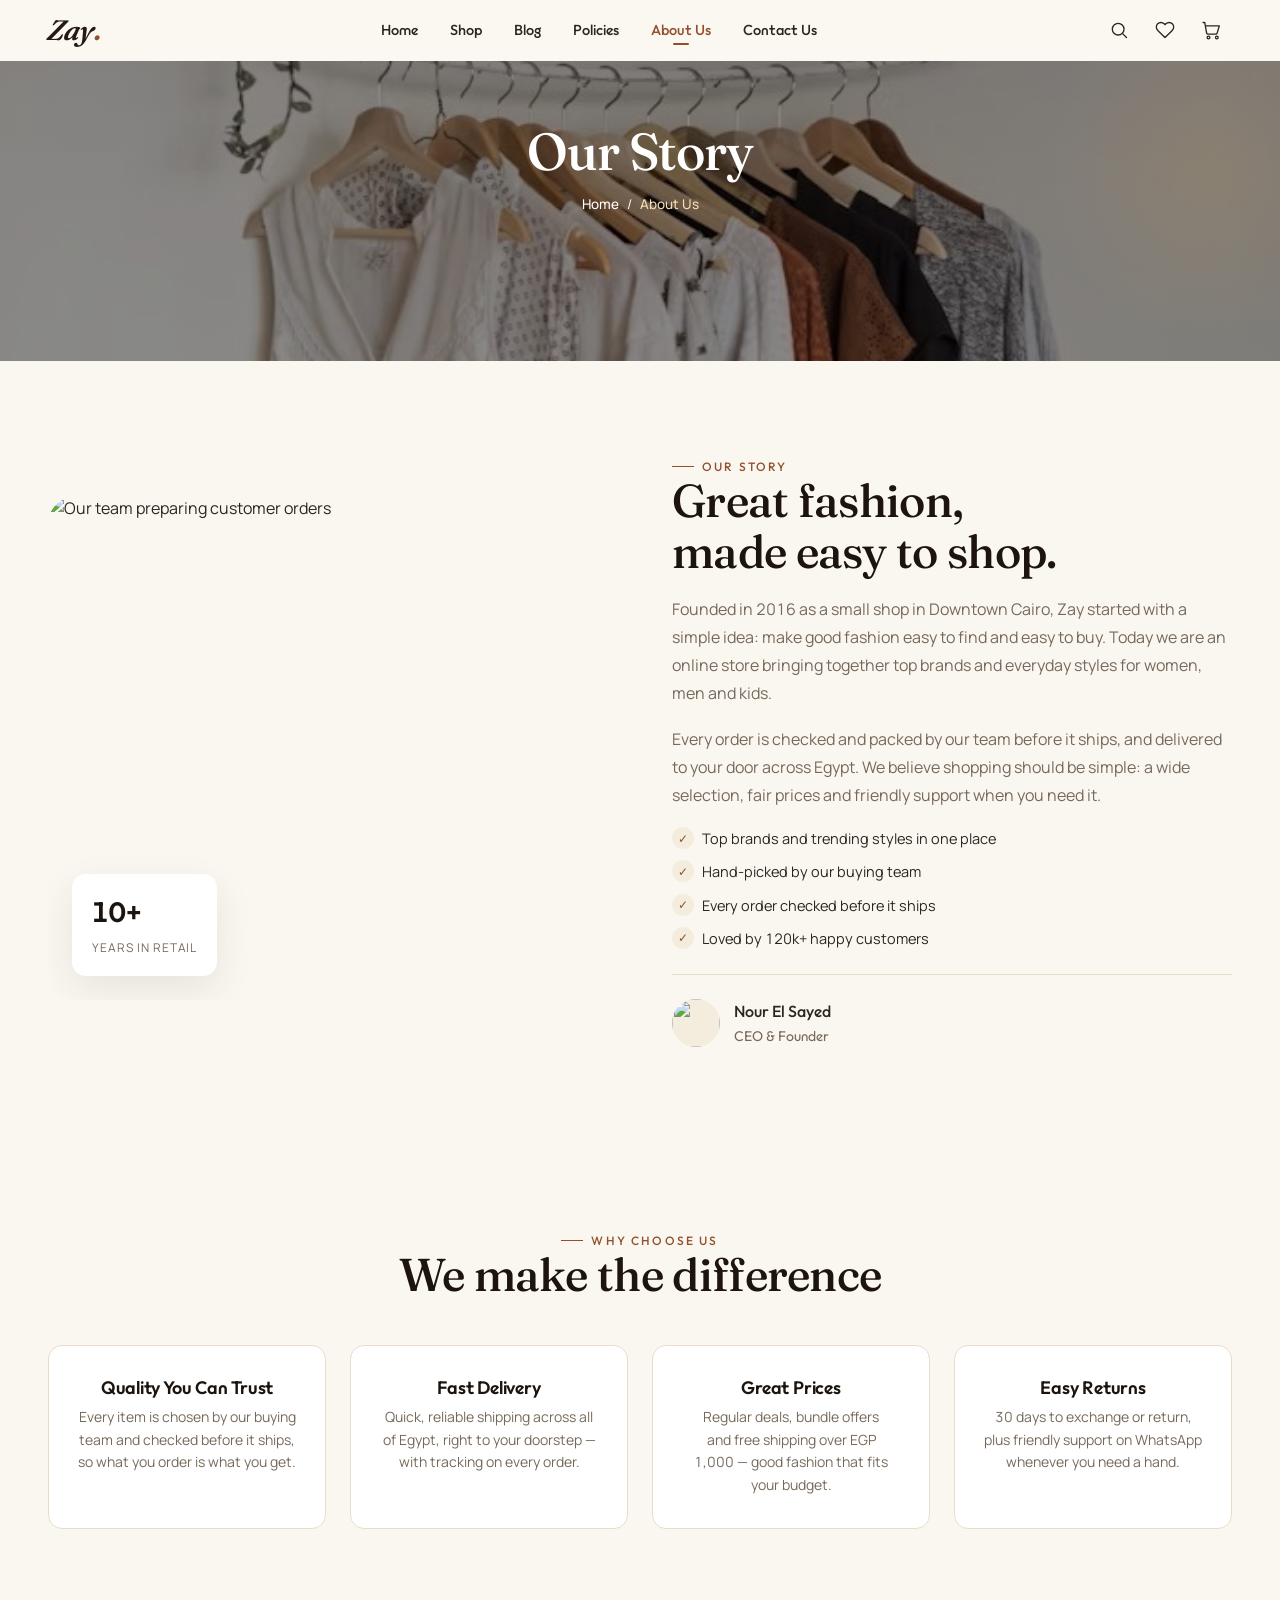
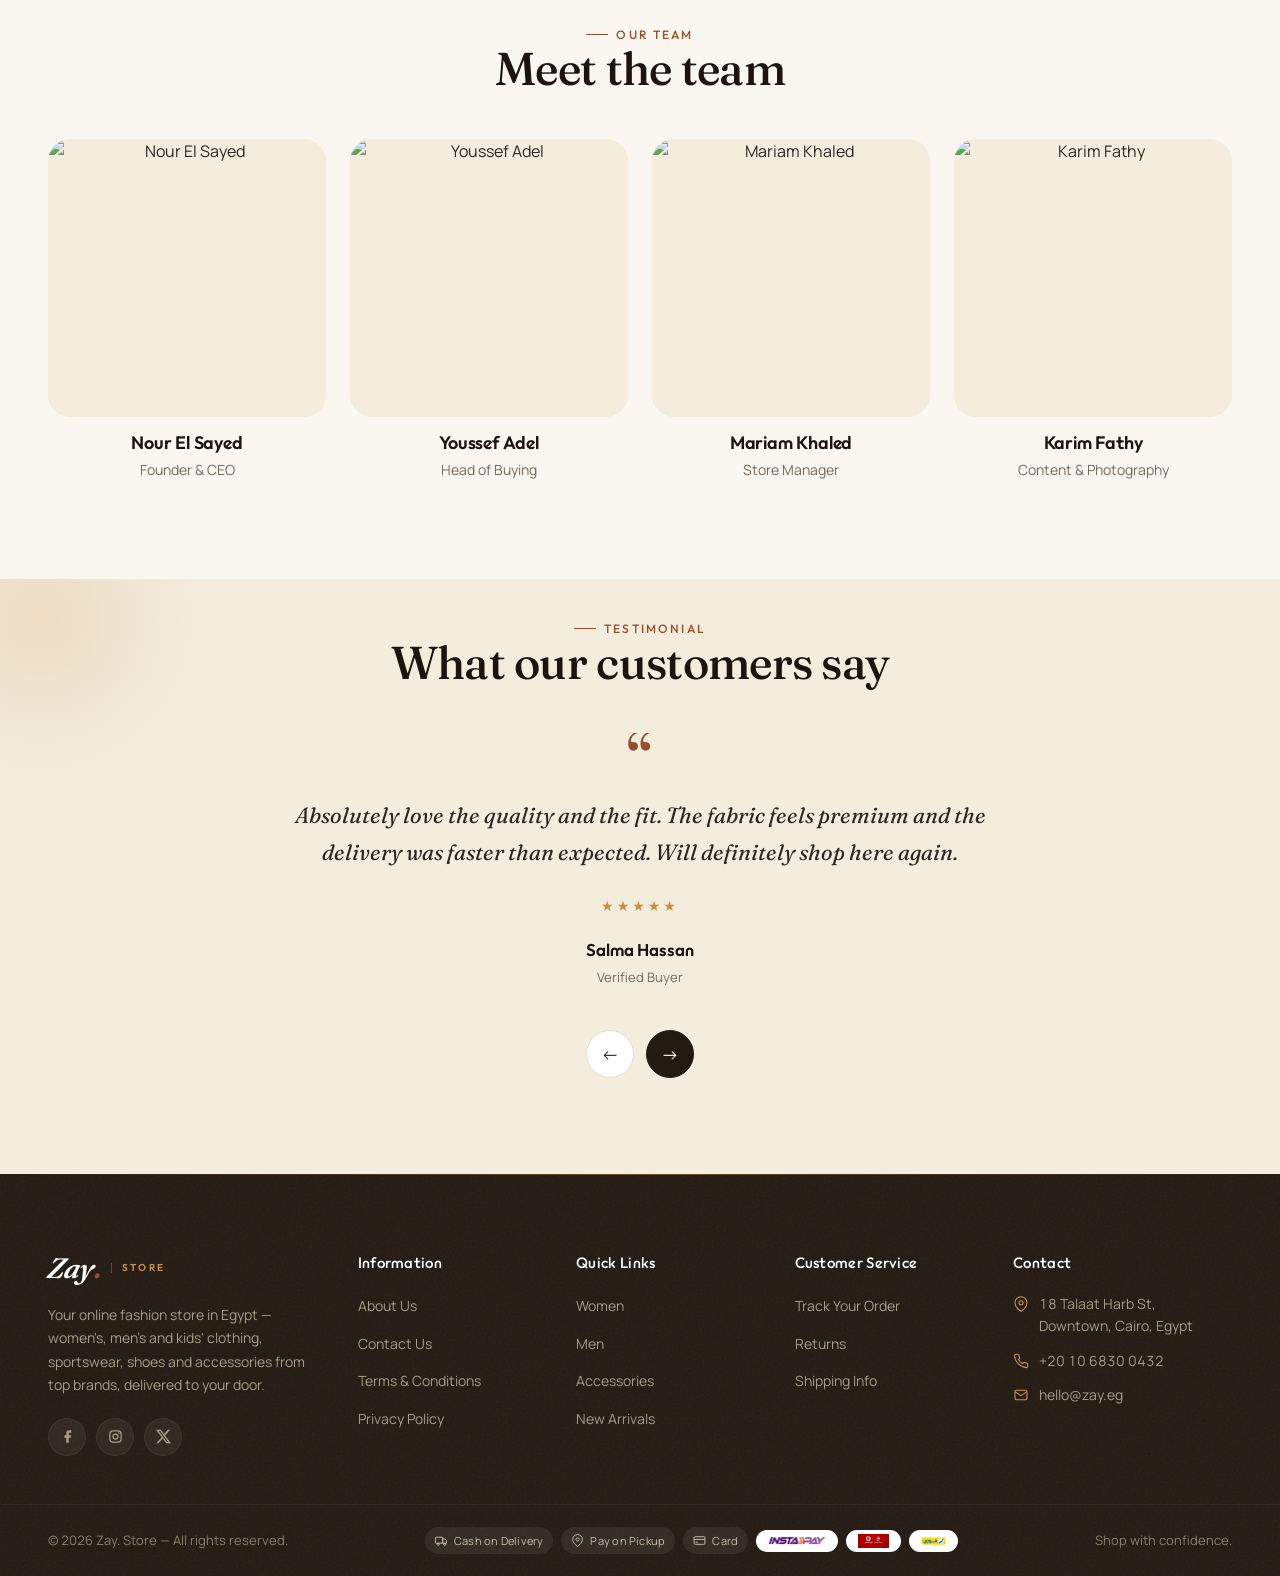
==== commit 31403b1d: "Add files via upload" ====
--- a/about.html
+++ b/about.html
@@ -3,16 +3,17 @@
 <head>
   <meta charset="UTF-8" />
   <meta name="viewport" content="width=device-width, initial-scale=1.0" />
-  <meta name="description" content="Our story — Zay. is a curated fashion label designing timeless, ethically made pieces for the modern wardrobe." />
+  <meta name="description" content="Our story — Zay. is an online fashion store bringing top brands and everyday styles for women, men and kids to your door across Egypt." />
   <meta name="theme-color" content="#2b1f15" />
   <meta property="og:type" content="website" />
   <meta property="og:title" content="About Us — Zay." />
-  <meta property="og:description" content="Founded in 2016 in a small Downtown Cairo studio — ethically sourced fabrics, timeless design, and craft that respects both maker and wearer." />
+  <meta property="og:description" content="Founded in 2016 as a small Downtown Cairo shop — now an online fashion store with top brands, fair prices and fast delivery across Egypt." />
   <meta property="og:image" content="https://images.unsplash.com/photo-1490481651871-ab68de25d43d?auto=format&fit=crop&w=1200&q=80" />
   <title>About Us — Zay.</title>
   <link rel="icon" type="image/png" href="assets/img/favicon.png" />
   <link rel="preconnect" href="https://fonts.googleapis.com" />
   <link rel="preconnect" href="https://fonts.gstatic.com" crossorigin />
+  <link rel="preconnect" href="https://images.unsplash.com" crossorigin />
   <link href="https://fonts.googleapis.com/css2?family=Fraunces:ital,wght@0,300;0,400;0,500;0,600;0,700;1,400;1,500;1,600&family=Outfit:wght@400;500;600;700&family=Manrope:wght@400;500;600;700;800&family=Cairo:wght@400;500;600;700&display=swap" rel="stylesheet" />
   <link rel="stylesheet" href="style.css" />
 </head>
@@ -31,21 +32,21 @@
     <section class="about-story">
       <div class="container about-story__grid">
         <div class="about-story__media reveal">
-          <img src="https://images.unsplash.com/photo-1490481651871-ab68de25d43d?auto=format&fit=crop&w=700&q=80" alt="Designers reviewing a fashion collection" />
+          <img src="https://images.unsplash.com/photo-1490481651871-ab68de25d43d?auto=format&fit=crop&w=700&q=80" alt="Our team preparing customer orders" />
           <div class="about-story__media-stat">
             <strong>10+</strong>
-            <span>Years of Craft</span>
+            <span>Years in Retail</span>
           </div>
         </div>
         <div class="about-story__body reveal">
           <span class="eyebrow">Our Story</span>
-          <h2 class="section-title">Crafted with care — quality materials, thoughtful design.</h2>
-          <p>Founded in 2016 in a small Downtown Cairo studio, Zay began with a simple idea: fashion that lasts. We design timeless pieces from premium, ethically sourced materials — never chasing trends, always respecting craft.</p>
-          <p>Every garment is finished by hand at our atelier, inspected before shipping, and built to be worn for years, not seasons. We believe great fashion blends comfort, quality and timeless style.</p>
+          <h2 class="section-title">Great fashion, made easy to shop.</h2>
+          <p>Founded in 2016 as a small shop in Downtown Cairo, Zay started with a simple idea: make good fashion easy to find and easy to buy. Today we are an online store bringing together top brands and everyday styles for women, men and kids.</p>
+          <p>Every order is checked and packed by our team before it ships, and delivered to your door across Egypt. We believe shopping should be simple: a wide selection, fair prices and friendly support when you need it.</p>
           <ul class="ticks">
-            <li>Ethically sourced premium fabrics</li>
-            <li>Designed by award-winning stylists</li>
-            <li>Sustainable, responsible production</li>
+            <li>Top brands and trending styles in one place</li>
+            <li>Hand-picked by our buying team</li>
+            <li>Every order checked before it ships</li>
             <li>Loved by 120k+ happy customers</li>
           </ul>
           <div class="about-sign">
@@ -70,20 +71,20 @@
         </div>
         <div class="values__grid">
           <article class="value">
-            <h3>Premium Quality</h3>
-            <p>Only the finest materials make it into our collections — handpicked and rigorously tested.</p>
+            <h3>Quality You Can Trust</h3>
+            <p>Every item is chosen by our buying team and checked before it ships, so what you order is what you get.</p>
           </article>
           <article class="value">
             <h3>Fast Delivery</h3>
             <p>Quick, reliable shipping across all of Egypt, right to your doorstep — with tracking on every order.</p>
           </article>
           <article class="value">
-            <h3>Sustainable</h3>
-            <p>Responsible sourcing and eco-friendly production across every step of our supply chain.</p>
+            <h3>Great Prices</h3>
+            <p>Regular deals, bundle offers and free shipping over EGP 1,000 — good fashion that fits your budget.</p>
           </article>
           <article class="value">
-            <h3>Made with Love</h3>
-            <p>Every piece is designed with passion and attention — built to be worn for years, not seasons.</p>
+            <h3>Easy Returns</h3>
+            <p>30 days to exchange or return, plus friendly support on WhatsApp whenever you need a hand.</p>
           </article>
         </div>
       </div>
@@ -94,7 +95,7 @@
       <div class="container">
         <div class="section-head section-head--center">
           <span class="eyebrow">Our Team</span>
-          <h2 class="section-title">Meet the creatives</h2>
+          <h2 class="section-title">Meet the team</h2>
         </div>
         <div class="team__grid">
           <article class="member reveal">
@@ -103,7 +104,6 @@
               <div class="member__social">
                 <a href="https://twitter.com/" target="_blank" rel="noopener" aria-label="Twitter">t</a>
                 <a href="https://www.instagram.com/" target="_blank" rel="noopener" aria-label="Instagram">@</a>
-                <a href="https://www.linkedin.com/" target="_blank" rel="noopener" aria-label="LinkedIn">in</a>
               </div>
             </div>
             <h3>Nour El Sayed</h3>
@@ -119,7 +119,7 @@
               </div>
             </div>
             <h3>Youssef Adel</h3>
-            <span>Lead Designer</span>
+            <span>Head of Buying</span>
           </article>
           <article class="member reveal">
             <div class="member__media">
@@ -131,7 +131,7 @@
               </div>
             </div>
             <h3>Mariam Khaled</h3>
-            <span>Brand Manager</span>
+            <span>Store Manager</span>
           </article>
           <article class="member reveal">
             <div class="member__media">
@@ -143,7 +143,7 @@
               </div>
             </div>
             <h3>Karim Fathy</h3>
-            <span>Photographer</span>
+            <span>Content &amp; Photography</span>
           </article>
         </div>
       </div>
@@ -152,7 +152,7 @@
     <!-- TESTIMONIALS -->
     <section class="testimonials">
       <div class="container">
-        <div class="section-head section-head--center"><span class="eyebrow">Testimonial</span><h2 class="section-title">What our clients say</h2></div>
+        <div class="section-head section-head--center"><span class="eyebrow">Testimonial</span><h2 class="section-title">What our customers say</h2></div>
         <div class="testi" id="testiTrack"></div>
         <div class="testi__nav"><button class="testi__btn" id="testiPrev" aria-label="Previous testimonial">←</button><button class="testi__btn testi__btn--next" id="testiNext" aria-label="Next testimonial">→</button></div>
       </div>
@@ -160,6 +160,6 @@
   </main>
 
   <div id="siteBottom"></div>
-  <script src="script.js"></script>
+  <script src="script.js" defer></script>
 </body>
 </html>
--- a/style.css
+++ b/style.css
@@ -1,3736 +1,4041 @@
-/* =========================================================
-   Zay. — Premium Fashion E-commerce
-   A refined take on the brown/cream theme.
-   Tokens, layout, components, sections, responsiveness.
-   ========================================================= */
-
-/* ---------- Design tokens ---------- */
-:root {
-  /* Palette — cognac & espresso, deeper and richer than a flat caramel */
-  --primary:        #93502a;   /* cognac */
-  --primary-600:    #7a4020;
-  --primary-700:    #5f3018;
-  --secondary:      #241a12;   /* espresso, near-black */
-  --accent:         #c89554;   /* soft gold, for dark surfaces */
-  --bg:             #faf7f1;   /* paper */
-  --bg-warm:        #f4ecdd;   /* soft beige */
-  --bg-sand:        #ecdfc9;   /* sand */
-  --surface:        #ffffff;
-  --surface-2:      #f8f3ea;
-  --ink:            #1c140d;
-  --text:           #2b2620;
-  --muted:          #77695a;
-  --muted-2:        #7d6e58;   /* darkened from #a89c8a for WCAG AA text contrast (was 2.52:1, now 4.63:1) */
-  --line:           #e9ddc8;
-  --line-2:         #d8c6a8;
-  --star:           #c98f3e;
-
-  /* Geometry */
-  --radius-xs: 4px;
-  --radius-sm: 8px;
-  --radius:    14px;
-  --radius-lg: 22px;
-  --radius-xl: 28px;
-  --pill:      999px;
-
-  /* Spacing — 8px grid */
-  --space-1: 4px;
-  --space-2: 8px;
-  --space-3: 12px;
-  --space-4: 16px;
-  --space-5: 20px;
-  --space-6: 24px;
-  --space-8: 32px;
-  --space-10: 40px;
-  --space-12: 48px;
-  --space-16: 64px;
-  --space-20: 80px;
-  --space-24: 96px;
-
-  /* Shadows — soft, layered */
-  --shadow-xs: 0 1px 2px rgba(43,31,21,.04);
-  --shadow-sm: 0 4px 14px rgba(43,31,21,.06);
-  --shadow:    0 14px 38px rgba(43,31,21,.09);
-  --shadow-lg: 0 26px 60px rgba(43,31,21,.14);
-  --shadow-inset: inset 0 0 0 1px rgba(43,31,21,.04);
-
-  /* Motion */
-  --ease:   cubic-bezier(.22,.61,.36,1);
-  --ease-out: cubic-bezier(.16,1,.3,1);
-  --t-fast: .18s var(--ease);
-  --t:      .32s var(--ease);
-  --t-slow: .55s var(--ease-out);
-
-  /* Type — an editorial serif for headlines, used with restraint;
-     a clean geometric sans for UI chrome, labels and body copy */
-  --font-serif:   'Fraunces', Georgia, 'Times New Roman', serif;
-  --font-display: 'Outfit', system-ui, -apple-system, 'Segoe UI', sans-serif;
-  --font-body:    'Manrope', system-ui, -apple-system, 'Segoe UI', sans-serif;
-  --font-arabic:  'Cairo', 'Segoe UI', Tahoma, sans-serif;
-
-  /* Container */
-  --container: 1240px;
-}
-
-/* ---------- Reset / base ---------- */
-*, *::before, *::after { box-sizing: border-box; margin: 0; padding: 0; }
-html { scroll-behavior: smooth; }
-body {
-  max-width: 100%;
-  font-family: var(--font-body);
-  color: var(--text);
-  background: var(--bg);
-  line-height: 1.6;
-  -webkit-font-smoothing: antialiased;
-  -moz-osx-font-smoothing: grayscale;
-  text-rendering: optimizeLegibility;
-  font-feature-settings: 'cv11', 'ss01', 'ss03';
-  font-variant-numeric: tabular-nums;
-}
-img, svg { display: block; max-width: 100%; height: auto; }
-a { color: inherit; text-decoration: none; }
-ul, ol { list-style: none; }
-button { font-family: inherit; cursor: pointer; border: none; background: none; color: inherit; }
-input, textarea, select { font-family: inherit; color: inherit; }
-h1, h2, h3, h4, h5 {
-  font-family: var(--font-display);
-  font-weight: 600;
-  line-height: 1.15;
-  color: var(--ink);
-  letter-spacing: -0.012em;
-}
-h1, h2 {
-  font-family: var(--font-serif);
-  font-weight: 500;
-  text-wrap: balance;
-}
-h1 { font-size: clamp(40px, 6vw, 74px); letter-spacing: -0.02em; line-height: 1.03; }
-h2 { font-size: clamp(30px, 3.6vw, 46px); letter-spacing: -0.015em; line-height: 1.1; }
-h3 { font-size: 20px; }
-p { text-wrap: pretty; }
-::selection { background: var(--primary); color: #fff; }
-:focus-visible { outline: 2px solid var(--primary); outline-offset: 2px; border-radius: 4px; }
-
-.container { width: 100%; max-width: var(--container); margin: 0 auto; padding: 0 28px; }
-
-/* ---------- Shared bits ---------- */
-.eyebrow {
-  display: inline-flex;
-  align-items: center;
-  gap: 8px;
-  font-family: var(--font-display);
-  font-size: 12px;
-  font-weight: 500;
-  letter-spacing: 0.18em;
-  text-transform: uppercase;
-  color: var(--primary);
-}
-.eyebrow::before {
-  content: '';
-  width: 22px;
-  height: 1px;
-  background: var(--primary);
-  display: inline-block;
-}
-.section-title { font-weight: 500; }
-.section-head { margin-bottom: 44px; }
-.section-head--center { text-align: center; }
-.section-head--center .eyebrow { justify-content: center; }
-.section-head--center .section-title { max-width: 720px; margin-inline: auto; }
-.section-head--row { display: flex; align-items: flex-end; justify-content: space-between; gap: 24px; flex-wrap: wrap; }
-.section-sub { color: var(--muted); max-width: 620px; margin: 14px auto 0; }
-
-.center-cta { display: flex; justify-content: center; margin-top: 44px; }
-
-/* Buttons */
-.btn {
-  display: inline-flex;
-  align-items: center;
-  justify-content: center;
-  gap: 10px;
-  font-family: var(--font-display);
-  font-weight: 500;
-  font-size: 14px;
-  letter-spacing: 0.02em;
-  padding: 14px 28px;
-  border-radius: var(--pill);
-  transition: transform var(--t-fast), background-color var(--t-fast), color var(--t-fast), box-shadow var(--t-fast);
-  white-space: nowrap;
-  border: 1px solid transparent;
-}
-.btn--primary {
-  background: var(--secondary);
-  color: #fff;
-  box-shadow: 0 6px 18px rgba(43,31,21,.18);
-}
-.btn--primary:hover {
-  background: var(--primary-700);
-  transform: translateY(-2px);
-  box-shadow: 0 14px 28px rgba(43,31,21,.24);
-}
-.btn--gold {
-  background: var(--primary);
-  color: #fff;
-  box-shadow: 0 6px 18px rgba(147,80,42,.30);
-}
-.btn--gold:hover { background: var(--primary-600); transform: translateY(-2px); box-shadow: 0 14px 28px rgba(147,80,42,.36); }
-.btn--ghost {
-  background: transparent;
-  color: var(--text);
-  border-color: var(--line-2);
-}
-.btn--ghost:hover { background: var(--surface-2); border-color: var(--primary); color: var(--primary); }
-.btn--light {
-  background: #fff;
-  color: var(--ink);
-  border-color: var(--line);
-}
-.btn--light:hover { background: var(--surface-2); }
-.btn--whatsapp {
-  background: #25D366;
-  color: #fff;
-  box-shadow: 0 6px 18px rgba(37,211,102,.32);
-}
-.btn--whatsapp:hover { background: #1ebe59; transform: translateY(-2px); box-shadow: 0 14px 28px rgba(37,211,102,.4); }
-.btn--whatsapp svg { width: 18px; height: 18px; flex-shrink: 0; }
-.order-success__icon--whatsapp { color: #25D366; }
-.btn--lg { padding: 16px 34px; font-size: 15px; }
-.btn:active { transform: translateY(0) scale(.97); }
-.btn__arrow { transition: transform var(--t-fast); display: inline-block; }
-.btn:hover .btn__arrow { transform: translateX(5px); }
-
-.link-arrow {
-  display: inline-flex;
-  align-items: center;
-  gap: 8px;
-  font-family: var(--font-display);
-  font-weight: 500;
-  color: var(--text);
-  transition: color var(--t-fast);
-  border-bottom: 1px solid currentColor;
-  padding-bottom: 2px;
-}
-.link-arrow span { transition: transform var(--t-fast); display: inline-block; }
-.link-arrow:hover { color: var(--primary); }
-.link-arrow:hover span { transform: translateX(5px); }
-
-/* Reveal animation */
-.reveal { opacity: 0; transform: translateY(28px); transition: opacity .8s var(--ease-out), transform .8s var(--ease-out); }
-.reveal.is-visible { opacity: 1; transform: none; }
-.reveal[data-delay="1"] { transition-delay: .08s; }
-.reveal[data-delay="2"] { transition-delay: .16s; }
-.reveal[data-delay="3"] { transition-delay: .24s; }
-.reveal[data-delay="4"] { transition-delay: .32s; }
-.reveal[data-delay="5"] { transition-delay: .40s; }
-.reveal[data-delay="6"] { transition-delay: .48s; }
-@media (prefers-reduced-motion: reduce) {
-  .reveal { opacity: 1; transform: none; transition: none; }
-  html { scroll-behavior: auto; }
-  * { animation: none !important; transition-duration: 0s !important; }
-}
-
-/* =========================================================
-   PROMO BAR
-   ========================================================= */
-
-/* #siteTop is just an empty injection target for the promo-bar + header.
-   Left as a normal block box, its height would only ever equal
-   promo-bar + header (~120-160px) — and position:sticky can never
-   stick further than its own containing block extends. Past that
-   small height, the header's parent scrolls off-screen and drags the
-   "stuck" header away with it. display:contents removes #siteTop as a
-   box entirely, so the header's containing block becomes <body> (as
-   tall as the whole page), letting it stay stuck for the full scroll. */
-#siteTop { display: contents; }
-
-/* =========================================================
-   HEADER
-   ========================================================= */
-.header {
-  position: sticky;
-  top: 0;
-  z-index: 100;
-  background: rgba(251,248,243,.85);
-  backdrop-filter: saturate(160%) blur(14px);
-  -webkit-backdrop-filter: saturate(160%) blur(14px);
-  border-bottom: 1px solid transparent;
-  transition: background-color var(--t), border-color var(--t-fast), box-shadow var(--t-fast);
-}
-.header.is-scrolled {
-  border-color: var(--line);
-  box-shadow: 0 8px 30px rgba(43,31,21,.04);
-}
-
-/* Home hero — header rides transparently over the photo until the page
-   scrolls, then fades to the normal frosted-cream bar. Logo mark, nav
-   links, icon buttons and the hamburger swap to light colors so they
-   stay readable against the image. */
-body[data-page="home"] .header:not(.is-scrolled) {
-  background: transparent;
-  backdrop-filter: none;
-  -webkit-backdrop-filter: none;
-  border-bottom-color: transparent;
-}
-body[data-page="home"] .header:not(.is-scrolled) .logo__text { color: #fff; }
-body[data-page="home"] .header:not(.is-scrolled) .nav__link { color: rgba(255,255,255,.9); }
-body[data-page="home"] .header:not(.is-scrolled) .nav__link:hover,
-body[data-page="home"] .header:not(.is-scrolled) .nav__link.is-active { color: var(--accent); }
-body[data-page="home"] .header:not(.is-scrolled) .nav__link::after { background: var(--accent); }
-body[data-page="home"] .header:not(.is-scrolled) .icon-btn { color: #fff; }
-body[data-page="home"] .header:not(.is-scrolled) .icon-btn:hover { background: rgba(255,255,255,.16); color: var(--accent); }
-body[data-page="home"] .header:not(.is-scrolled) .nav-toggle span { background: #fff; }
-.header__inner {
-  display: flex;
-  align-items: center;
-  gap: 32px;
-  min-height: 60px;
-}
-
-.logo {
-  display: inline-flex;
-  align-items: center;
-  flex-shrink: 0;
-  text-decoration: none;
-}
-
-/* كلمة Zay */
-.logo__text {
-  display: inline-block;
-  font-family: var(--font-serif);
-  font-size: 28px;
-  font-weight: 600;
-  font-style: italic;
-  letter-spacing: -0.04em;
-  line-height: 1;
-  transform: skewX(-10deg);
-  color: var(--secondary);
-  transition:
-    transform 0.3s ease,
-    letter-spacing 0.3s ease,
-    opacity 0.3s ease;
-}
-
-/* النقطة */
-.logo__dot {
-  color: var(--primary);
-  font-style: normal;
-  margin-left: 1px;
-}
-
-/* Hover */
-.logo:hover .logo__text {
-  transform: skewX(-10deg) translateX(2px);
-  letter-spacing: -0.02em;
-  opacity: 0.9;
-}
-
-/* On dark backgrounds (footer) */
-.logo--light .logo__text { color: #fff; }
-
-.nav { margin-inline: auto; }
-.nav__list { display: flex; gap: 4px; }
-.nav__link {
-  position: relative;
-  font-family: var(--font-display);
-  font-weight: 500;
-  font-size: 14.5px;
-  color: var(--text);
-  padding: 10px 14px;
-  border-radius: var(--pill);
-  transition: color var(--t-fast), background var(--t-fast);
-}
-.nav__link::after {
-  content: '';
-  position: absolute;
-  left: 50%;
-  bottom: 4px;
-  height: 2px;
-  width: 0;
-  background: var(--primary);
-  border-radius: 2px;
-  transition: width var(--t-fast);
-  transform: translateX(-50%);
-}
-.nav__link:hover, .nav__link.is-active {
-  color: var(--primary);
-}
-.nav__link:hover::after, .nav__link.is-active::after { width: 16px; }
-
-.header__actions { display: flex; align-items: center; gap: 4px; }
-.icon-btn {
-  position: relative;
-  display: grid;
-  place-items: center;
-  width: 42px;
-  height: 42px;
-  border-radius: 50%;
-  color: var(--text);
-  transition: var(--t-fast);
-}
-.icon-btn svg {
-  width: 20px;
-  height: 20px;
-  fill: none;
-  stroke: currentColor;
-  stroke-width: 1.6;
-  stroke-linecap: round;
-  stroke-linejoin: round;
-}
-.icon-btn:hover {
-  background: var(--surface-2);
-  color: var(--primary);
-}
-.cart-badge {
-  position: absolute;
-  top: 4px;
-  right: 4px;
-  min-width: 18px;
-  height: 18px;
-  padding: 0 5px;
-  border-radius: 9px;
-  background: var(--primary);
-  color: #fff;
-  font-size: 10px;
-  font-weight: 700;
-  display: grid;
-  place-items: center;
-  border: 2px solid var(--bg);
-}
-
-.nav-backdrop { display: none; }
-.nav__head { display: none; }
-.nav-toggle { 
-  display: none;
-  flex-direction: column;
-  gap: 5px;
-  width: 42px;
-  height: 42px;
-  align-items: center;
-  justify-content: center;
-  right: 10%; position: absolute;
-}
-.nav-toggle span { width: 22px; height: 1.8px; background: var(--text); border-radius: 2px; transition: var(--t-fast); }
-.nav-toggle.is-open span:nth-child(1) { transform: translateY(7px) rotate(45deg); }
-.nav-toggle.is-open span:nth-child(2) { opacity: 0; }
-.nav-toggle.is-open span:nth-child(3) { transform: translateY(-7px) rotate(-45deg); }
-
-/* ---------- Mobile bottom tab bar ---------- */
-.mobile-tabbar {
-  display: none;
-  position: fixed;
-  left: 14px;
-  right: 14px;
-  bottom: calc(14px + env(safe-area-inset-bottom));
-  z-index: 95;
-  align-items: center;
-  justify-content: space-between;
-  background: var(--surface);
-  border-radius: 24px;
-  box-shadow: 0 16px 36px rgba(43, 31, 21, .18), 0 2px 8px rgba(43, 31, 21, .06);
-  padding: 8px 6px;
-}
-.mobile-tabbar__item {
-  flex: 1;
-  display: flex;
-  flex-direction: column;
-  align-items: center;
-  gap: 2px;
-  padding: 4px 2px;
-  border: none;
-  background: none;
-  color: var(--muted);
-  font-family: var(--font-display);
-  font-size: 10.5px;
-  font-weight: 500;
-  transition: color var(--t-fast);
-}
-.mobile-tabbar__icon {
-  position: relative;
-  width: 38px;
-  height: 38px;
-  display: grid;
-  place-items: center;
-  border-radius: 50%;
-  transition: background var(--t-fast), color var(--t-fast), transform var(--t-fast);
-}
-.mobile-tabbar__icon svg {
-  width: 20px;
-  height: 20px;
-  fill: none;
-  stroke: currentColor;
-  stroke-width: 1.7;
-}
-.mobile-tabbar__icon .cart-badge {
-  top: -1px;
-  right: -3px;
-  min-width: 16px;
-  height: 16px;
-  font-size: 9px;
-  border-color: var(--surface);
-}
-.mobile-tabbar__item.is-active { color: var(--primary); }
-.mobile-tabbar__item.is-active .mobile-tabbar__icon {
-  background: var(--primary);
-  color: #fff;
-  transform: translateY(-3px);
-  box-shadow: 0 8px 16px rgba(147, 80, 42, .35);
-}
-
-/* =========================================================
-   HERO — full-bleed cinematic cover, header floats on top
-   ========================================================= */
-.hero {
-  position: relative;
-  z-index: 1;
-  display: flex;
-  flex-direction: column;
-  justify-content: flex-end;
-  min-height: 100svh;
-  margin-top: calc(-1 * var(--header-stack-h, 78px));
-  background-color: var(--secondary);
-  background-size: cover;
-  background-position: center 22%;
-  overflow: hidden;
-}
-/* Pulls the photo up behind the transparent header (see HEADER rules
-   above) so the nav reads as an overlay on the image, like the
-   reference — rather than a bar that sits above it. */
-.hero__scrim {
-  position: absolute;
-  inset: 0;
-  z-index: 0;
-  background:
-    linear-gradient(to top, rgba(20,14,9,.94) 0%, rgba(20,14,9,.6) 30%, rgba(20,14,9,.12) 56%, rgba(20,14,9,.4) 100%),
-    linear-gradient(to right, rgba(20,14,9,.6) 0%, rgba(20,14,9,.05) 48%, rgba(20,14,9,.3) 100%);
-}
-.hero__inner {
-  position: relative;
-  z-index: 1;
-  padding: 200px 28px 100px;
-}
-.hero__content { max-width: 600px; }
-.hero .eyebrow { color: var(--accent); margin-bottom: 24px; }
-.hero .eyebrow::before { background: var(--accent); }
-.hero__title {
-  margin-bottom: 32px;
-  font-size: clamp(48px, 7vw, 92px);
-  font-weight: 600;
-  line-height: .98;
-  letter-spacing: -0.02em;
-  color: #fff;
-}
-.hero__sub {
-  max-width: 380px;
-  margin-bottom: 36px;
-  padding-top: 20px;
-  /* border-top: 1px solid rgba(255,255,255,.3); */
-}
-.hero__sub-label {
-  position: relative;
-  display: inline-block;
-  margin-bottom: 12px;
-  padding-bottom: 12px;
-  font-family: var(--font-display);
-  font-weight: 600;
-  font-size: 13px;
-  letter-spacing: .14em;
-  text-transform: uppercase;
-  color: #fff;
-}
-.hero__sub-label::after {
-  content: '';
-  position: absolute;
-  left: 0;
-  bottom: 0;
-  width: 34px;
-  height: 2px;
-  background: var(--accent);
-}
-.hero__sub-text { color: rgba(255,255,255,.74); font-size: 14.5px; line-height: 1.65; }
-.hero__ctas { display: flex; gap: 22px; flex-wrap: wrap; align-items: center; }
-.hero__ctas .link-arrow { font-size: 14.5px; color: #fff; border-color: rgba(255,255,255,.5); }
-.hero__ctas .link-arrow:hover { color: var(--accent); border-color: var(--accent); }
-
-.hero__social {
-  position: absolute;
-  z-index: 1;
-  right: 32px;
-  top: 50%;
-  transform: translateY(-50%);
-  display: flex;
-  flex-direction: column;
-  align-items: center;
-  gap: 20px;
-}
-.hero__social::after { content: ''; width: 1px; height: 60px; background: rgba(255,255,255,.32); }
-.hero__social a { color: #fff; opacity: .85; transition: var(--t-fast); line-height: 0; }
-.hero__social a:hover { opacity: 1; color: var(--accent); transform: translateY(-2px); }
-.hero__social svg { width: 17px; height: 17px; fill: currentColor; }
-
-.hero__scroll {
-  position: absolute;
-  z-index: 1;
-  left: 50%;
-  bottom: 68px;
-  transform: translateX(-50%);
-  display: grid;
-  place-items: center;
-  width: 42px;
-  height: 42px;
-  border: 1px solid rgba(255,255,255,.4);
-  border-radius: 50%;
-  color: #fff;
-  animation: heroScrollCue 2.2s ease-in-out infinite;
-}
-.hero__scroll:hover { border-color: var(--accent); color: var(--accent); }
-.hero__scroll svg { width: 16px; height: 16px; fill: none; stroke: currentColor; stroke-width: 1.6; stroke-linecap: round; stroke-linejoin: round; }
-@keyframes heroScrollCue {
-  0%, 100% { transform: translateX(-50%) translateY(0); }
-  50% { transform: translateX(-50%) translateY(7px); }
-}
-@media (prefers-reduced-motion: reduce) { .hero__scroll { animation: none; } }
-
-/* =========================================================
-   PROMO SLIDER — sliding ad carousel with left/right nav
-   ========================================================= */
-
-
-.promo-slider {
-    position: relative;
-    padding: 28px 0;
-    background: var(--bg);
-}
-
-
-/* =========================================================
-   VIEWPORT
-   ========================================================= */
-
-.promo-slider__viewport {
-    max-width: 1360px;
-    margin: 0 auto;
-    padding: 0 70px;
-
-    overflow: hidden;
-    direction: ltr;
-    padding-bottom: 25px;
-}
-
-
-/* =========================================================
-   TRACK
-   ========================================================= */
-
-.promo-slider__track {
-    display: flex;
-    flex-direction: row;
-    flex-wrap: nowrap;
-
-    width: 100%;
-
-    direction: ltr;
-
-    transition: transform 0.5s cubic-bezier(.65, 0, .35, 1);
-
-    will-change: transform;
-
-    overflow: visible;
-}
-
-
-/* =========================================================
-   SLIDES
-   ========================================================= */
-
-.promo-slider__slide {
-    position: relative;
-
-    flex: 0 0 100%;
-    min-width: 100%;
-    width: 100%;
-
-    aspect-ratio: 2000 / 630;
-
-    padding: 0 8px;
-
-    overflow: hidden;
-
-    box-sizing: border-box;
-}
-
-
-/* =========================================================
-   IMAGE
-   ========================================================= */
-
-.promo-slider__slide img {
-    position: absolute;
-
-    top: 0;
-    bottom: 0;
-    left: 8px;
-    right: 8px;
-
-    width: calc(100% - 16px);
-    height: 100%;
-
-    display: block;
-
-    object-fit: cover;
-    object-position: center;
-
-    border-radius: var(--radius-lg);
-}
-
-
-/* =========================================================
-   OVERLAY
-   ========================================================= */
-
-.promo-slider__overlay {
-    position: absolute;
-
-    top: 0;
-    bottom: 0;
-    left: 8px;
-    right: 8px;
-
-    z-index: 1;
-
-    border-radius: var(--radius-lg);
-
-    background: linear-gradient(
-        90deg,
-        rgba(0, 0, 0, 0.62) 0%,
-        rgba(0, 0, 0, 0.42) 35%,
-        rgba(0, 0, 0, 0.12) 72%,
-        rgba(0, 0, 0, 0) 100%
-    );
-
-    pointer-events: none;
-}
-
-
-/* =========================================================
-   CONTENT
-   ========================================================= */
-
-.promo-slider__content {
-    position: absolute;
-
-    top: 50%;
-    left: 7%;
-
-    transform: translateY(-50%);
-
-    z-index: 2;
-
-    width: min(480px, 44%);
-
-    color: #fff;
-}
-
-.promo-slider__eyebrow {
-    margin: 0 0 10px;
-
-    font-family: var(--font-display);
-
-    font-size: 12px;
-    font-weight: 700;
-
-    letter-spacing: 0.18em;
-
-    text-transform: uppercase;
-
-    color: #fff;
-}
-
-.promo-slider__title {
-    margin: 0 0 12px;
-
-    font-family: var(--font-display);
-
-    font-size: clamp(28px, 4vw, 52px);
-
-    font-weight: 700;
-
-    line-height: 1.05;
-
-    color: #fff;
-}
-
-.promo-slider__description {
-    margin: 0 0 18px;
-
-    max-width: 440px;
-
-    font-size: clamp(13px, 1.3vw, 17px);
-
-    line-height: 1.6;
-
-    color: rgba(255, 255, 255, 0.92);
-}
-
-.promo-slider__offer {
-    margin: 0 0 8px;
-
-    font-size: clamp(13px, 1.4vw, 18px);
-
-    font-weight: 700;
-
-    line-height: 1.5;
-
-    color: #fff;
-}
-
-.promo-slider__code {
-    margin: 0 0 20px;
-
-    font-size: 13px;
-
-    color: rgba(255, 255, 255, 0.9);
-}
-
-.promo-slider__code strong {
-    color: #fff;
-
-    letter-spacing: 0.08em;
-}
-
-
-/* =========================================================
-   CTA BUTTON
-   ========================================================= */
-
-.promo-slider__btn {
-    display: inline-flex;
-
-    align-items: center;
-    justify-content: center;
-
-    min-height: 44px;
-
-    padding: 0 22px;
-
-    background: #fff;
-    color: #111;
-
-    border-radius: var(--pill);
-
-    font-size: 12px;
-    font-weight: 700;
-
-    letter-spacing: 0.08em;
-
-    text-decoration: none;
-
-    transition:
-        transform 0.2s ease,
-        background 0.2s ease,
-        color 0.2s ease;
-}
-
-.promo-slider__btn:hover {
-    transform: translateY(-2px);
-
-    background: var(--primary);
-
-    color: #fff;
-}
-
-
-/* =========================================================
-   PROMO SLIDER NAVIGATION
-   ========================================================= */
-
-.promo-slider__nav {
-    position: absolute;
-
-    top: 50%;
-    transform: translateY(-50%);
-
-    width: 44px;
-    height: 44px;
-
-    border-radius: 50%;
-
-    background: var(--surface);
-    color: var(--ink);
-
-    display: grid;
-    place-items: center;
-
-    box-shadow: var(--shadow);
-
-    transition: var(--t-fast);
-
-    z-index: 2;
-}
-
-.promo-slider__nav:hover {
-    background: var(--primary);
-    color: #fff;
-
-    transform: translateY(-50%) scale(1.05);
-}
-
-.promo-slider__nav--prev {
-    left: 12px;
-}
-
-.promo-slider__nav--next {
-    right: 12px;
-}
-
-.promo-slider__nav svg {
-    width: 18px;
-    height: 18px;
-
-    fill: none;
-
-    stroke: currentColor;
-
-    stroke-width: 2;
-
-    stroke-linecap: round;
-    stroke-linejoin: round;
-
-    pointer-events: none;
-}
-
-
-/* =========================================================
-   DOTS
-   ========================================================= */
-
-.promo-slider__dots {
-    display: flex;
-
-    align-items: center;
-    justify-content: center;
-
-    gap: 8px;
-
-    margin-top: 18px;
-
-    direction: ltr;
-}
-
-.promo-slider__dots button {
-    width: 7px;
-    height: 7px;
-
-    padding: 0;
-
-    border: 0;
-
-    border-radius: 50%;
-
-    background: var(--line-2);
-
-    transition: var(--t-fast);
-
-    cursor: pointer;
-}
-
-.promo-slider__dots button.is-active {
-    width: 20px;
-
-    background: var(--primary);
-
-    border-radius: var(--pill);
-}
-
-
-/* =========================================================
-   TABLET
-   ========================================================= */
-
-@media (max-width: 860px) {
-
-    .promo-slider__viewport {
-        padding: 0 48px;
-    }
-
-    .promo-slider__content {
-        left: 6%;
-
-        width: 55%;
-    }
-
-    .promo-slider__title {
-        font-size: clamp(24px, 4vw, 38px);
-    }
-
-    .promo-slider__description {
-        font-size: 14px;
-    }
-
-    .promo-slider__nav {
-        width: 40px;
-        height: 40px;
-    }
-
-    .promo-slider__nav--prev {
-        left: 10px;
-    }
-
-    .promo-slider__nav--next {
-        right: 10px;
-    }
-
-    .promo-slider__nav svg {
-        width: 17px;
-        height: 17px;
-    }
-}
-
-
-/* =========================================================
-   MOBILE
-   ========================================================= */
-
-@media (max-width: 600px) {
-
-    .promo-slider {
-        padding: 18px 0;
-    }
-
-    .promo-slider__viewport {
-        padding: 0;
-        padding-bottom: 25px;
-    }
-
-    .promo-slider__track {
-        border-radius: 0;
-    }
-
-    .promo-slider__slide {
-        aspect-ratio: 2000 / 630;
-        padding: 0 5px;
-        height: 200px;
-            border-radius: var(--radius-lg);
-
-    }
-
-    .promo-slider__slide img {
-        left: 5px;
-        right: 5px;
-
-        width: calc(100% - 10px);
-
-    border-radius: var(--radius-lg);
-    }
-
-    .promo-slider__overlay {
-        left: 5px;
-        right: 5px;
-
-        /* border-radius: 0; */
-
-        background: linear-gradient(
-            90deg,
-            rgba(0, 0, 0, 0.68) 0%,
-            rgba(0, 0, 0, 0.45) 65%,
-            rgba(0, 0, 0, 0.12) 100%
-        );
-    }
-
-    .promo-slider__content {
-        left: 22px;
-
-        width: calc(100% - 44px);
-    }
-
-    .promo-slider__eyebrow {
-        font-size: 9px;
-
-        margin-bottom: 7px;
-    }
-
-    .promo-slider__title {
-        font-size: 25px;
-
-        line-height: 1.05;
-
-        margin-bottom: 8px;
-    }
-
-    .promo-slider__description {
-        font-size: 12px;
-
-        line-height: 1.45;
-
-        margin-bottom: 10px;
-    }
-
-    .promo-slider__offer {
-        font-size: 13px;
-
-        line-height: 1.4;
-
-        margin-bottom: 5px;
-    }
-
-    .promo-slider__code {
-        font-size: 11px;
-
-        margin-bottom: 12px;
-    }
-
-    .promo-slider__btn {
-        min-height: 36px;
-
-        padding: 0 14px;
-
-        font-size: 10px;
-    }
-
-    .promo-slider__nav {
-        width: 36px;
-        height: 36px;
-    }
-
-    .promo-slider__nav--prev {
-        left: 10px;
-    }
-
-    .promo-slider__nav--next {
-        right: 10px;
-    }
-
-    .promo-slider__nav svg {
-        width: 16px;
-        height: 16px;
-    }
-
-    .promo-slider__dots {
-        margin-top: 12px;
-    }
-}
-
-
-/* =========================================================
-   FEATURES — restyled bar
-   ========================================================= */
-.features { padding: 0 0 24px; }
-.features__grid {
-  display: grid;
-  grid-template-columns: repeat(3, 1fr);
-  gap: 0;
-  background: var(--surface);
-  border: 1px solid var(--line);
-  border-radius: var(--radius-lg);
-  padding: 12px;
-  box-shadow: var(--shadow-sm);
-  margin-top: -52px;
-  position: relative;
-  z-index: 3;
-  overflow: hidden;
-}
-.feature {
-  display: flex;
-  align-items: center;
-  gap: 18px;
-  padding: 22px 26px;
-  border-radius: var(--radius);
-  transition: var(--t-fast);
-}
-.feature:hover { background: var(--surface-2); }
-.feature + .feature { border-left: 1px solid var(--line); }
-.feature__icon {
-  display: grid;
-  place-items: center;
-  width: 52px;
-  height: 52px;
-  flex-shrink: 0;
-  border-radius: 50%;
-  background: var(--bg-warm);
-  color: var(--primary);
-  transition: var(--t-fast);
-}
-.feature:hover .feature__icon { background: var(--primary); color: #fff; }
-.feature__icon svg {
-  width: 24px;
-  height: 24px;
-  fill: none;
-  stroke: currentColor;
-  stroke-width: 1.6;
-  stroke-linecap: round;
-  stroke-linejoin: round;
-}
-.feature__title { font-size: 16px; margin-bottom: 2px; font-family: var(--font-display); }
-.feature__text { font-size: 13.5px; color: var(--muted); }
-
-/* =========================================================
-   CATEGORIES
-   ========================================================= */
-.categories { padding: 80px 0; }
-.categories__grid { display: grid; grid-template-columns: 1.05fr 1fr; gap: 24px; }
-.categories__col { display: grid; grid-template-rows: 1fr 1fr; gap: 24px; }
-
-.cat {
-  position: relative;
-  border-radius: var(--radius-lg);
-  overflow: hidden;
-  background-size: cover;
-  background-position: center;
-  min-height: 280px;
-  display: flex;
-  align-items: flex-end;
-  isolation: isolate;
-  transition: transform var(--t), box-shadow var(--t);
-  padding: 36px;
-  color: var(--text);
-}
-.cat::before {
-  content: '';
-  position: absolute;
-  inset: 0;
-  z-index: -1;
-  background: linear-gradient(180deg, rgba(43,31,21,0) 30%, rgba(43,31,21,.65) 100%);
-}
-.cat--women { min-height: 100%; }
-.cat__body { color: #fff; max-width: 70%; }
-.cat__count {
-  display: inline-block;
-  font-family: var(--font-display);
-  font-weight: 500;
-  font-size: 12px;
-  letter-spacing: 0.12em;
-  text-transform: uppercase;
-  color: var(--accent);
-  background: rgba(255,255,255,.12);
-  backdrop-filter: blur(8px);
-  padding: 6px 12px;
-  border-radius: var(--pill);
-  margin-bottom: 14px;
-}
-.cat__title { font-size: clamp(26px, 2.8vw, 36px); color: #fff; margin-bottom: 12px; }
-.cat__desc { font-size: 14.5px; color: rgba(255,255,255,.85); margin-bottom: 14px; line-height: 1.6; }
-.cat__list { display: flex; flex-direction: column; gap: 6px; }
-.cat__list li {
-  font-size: 13.5px;
-  color: rgba(255,255,255,.85);
-  display: flex;
-  align-items: center;
-  gap: 8px;
-}
-.cat__list li::before {
-  content: '';
-  width: 14px;
-  height: 1px;
-  background: var(--accent);
-}
-.cat__list--inline { flex-direction: row; flex-wrap: wrap; gap: 6px 18px; }
-.cat__list--inline li { color: rgba(255,255,255,.85); }
-.cat:hover { transform: translateY(-4px); box-shadow: var(--shadow-lg); }
-
-/* =========================================================
-   CTA BANNER
-   ========================================================= */
-.cta-banner { padding: 32px 0 80px; }
-.cta-banner__inner {
-  display: grid;
-  grid-template-columns: 0.9fr 1.1fr;
-  align-items: center;
-  background: var(--bg-warm);
-  border-radius: var(--radius-xl);
-  overflow: hidden;
-  position: relative;
-}
-.cta-banner__inner::before {
-  content: '';
-  position: absolute;
-  inset: 0;
-  background-image: radial-gradient(circle at 85% 100%, rgba(200,149,84,.18), transparent 50%);
-  pointer-events: none;
-}
-.cta-banner__media { position: relative; }
-.cta-banner__media img {
-  width: 100%;
-  height: 100%;
-  object-fit: cover;
-  aspect-ratio: 16/12;
-}
-.cta-banner__content { padding: 56px 64px; position: relative; z-index: 1; }
-.cta-banner__title { font-size: clamp(28px, 3.4vw, 44px); margin-bottom: 14px; max-width: 480px; }
-.cta-banner__sub { color: var(--muted); margin-bottom: 28px; max-width: 420px; }
-
-/* =========================================================
-   PRODUCTS
-   ========================================================= */
-.products { padding: 32px 0 80px; }
-.products--latest { background: var(--bg-warm); }
-.products__grid { display: grid; grid-template-columns: repeat(4, 1fr); gap: 28px; }
-
-.card {
-  background: var(--surface);
-  border: 1px solid var(--line);
-  border-radius: var(--radius);
-  overflow: hidden;
-  transition: transform var(--t), box-shadow var(--t), border-color var(--t);
-  display: flex;
-  flex-direction: column;
-  position: relative;
-}
-.card:hover {
-  transform: translateY(-6px);
-  box-shadow: var(--shadow);
-  border-color: transparent;
-}
-.card__media {
-  position: relative;
-  overflow: hidden;
-  aspect-ratio: 3/3.8;
-  background: var(--surface-2);
-}
-.card__img {
-  width: 100%;
-  height: 100%;
-  object-fit: cover;
-  transition: transform .8s var(--ease-out);
-}
-.card:hover .card__img { transform: scale(1.06); }
-.card__badge {
-  position: absolute;
-  top: 14px;
-  left: 14px;
-  z-index: 2;
-  background: var(--secondary);
-  color: var(--accent);
-  font-family: var(--font-display);
-  font-size: 11px;
-  font-weight: 500;
-  letter-spacing: 0.06em;
-  padding: 5px 12px;
-  border-radius: var(--pill);
-}
-.card__badge--new { background: var(--ink); color: #fff; }
-.card__badge--hot { background: var(--primary); color: #fff; }
-.card__wish {
-  position: absolute;
-  top: 14px;
-  right: 14px;
-  z-index: 2;
-  width: 38px;
-  height: 38px;
-  border-radius: 50%;
-  background: #fff;
-  display: grid;
-  place-items: center;
-  box-shadow: var(--shadow-sm);
-  transform: translateY(-6px);
-  opacity: 0;
-  transition: var(--t);
-  color: var(--text);
-}
-.card__wish svg { width: 17px; height: 17px; fill: none; stroke: currentColor; stroke-width: 1.7; }
-.card:hover .card__wish { transform: none; opacity: 1; }
-.card__wish:hover { color: var(--primary); }
-.card__wish.is-active { color: var(--primary); }
-.card__wish.is-active svg { fill: currentColor; }
-
-.card__quick {
-  position: absolute;
-  left: 14px;
-  right: 14px;
-  bottom: 64px;
-  z-index: 2;
-  background: rgba(255,255,255,.95);
-  color: var(--text);
-  font-family: var(--font-display);
-  font-weight: 500;
-  font-size: 13.5px;
-  padding: 11px;
-  border-radius: var(--radius-sm);
-  backdrop-filter: blur(4px);
-  transform: translateY(8px);
-  opacity: 0;
-  transition: var(--t);
-  letter-spacing: 0.02em;
-}
-.card:hover .card__quick { transform: none; opacity: 1; }
-.card__quick:hover { background: var(--secondary); color: #fff; }
-
-.card__cart {
-  position: absolute;
-  left: 14px;
-  right: 14px;
-  bottom: 14px;
-  z-index: 2;
-  background: var(--secondary);
-  color: #fff;
-  font-family: var(--font-display);
-  font-weight: 500;
-  font-size: 13.5px;
-  padding: 12px;
-  border-radius: var(--radius-sm);
-  display: flex;
-  align-items: center;
-  justify-content: center;
-  gap: 8px;
-  transform: translateY(72px);
-  opacity: 0;
-  transition: var(--t);
-  letter-spacing: 0.02em;
-}
-.card__cart svg { width: 16px; height: 16px; stroke: currentColor; fill: none; stroke-width: 1.7; }
-.card:hover .card__cart { transform: none; opacity: 1; }
-.card__cart:hover { background: var(--primary-700); }
-
-.card__body { padding: 20px 20px 22px; display: flex; flex-direction: column; gap: 6px; }
-.card__cat {
-  font-size: 11.5px;
-  color: var(--muted);
-  letter-spacing: 0.1em;
-  text-transform: uppercase;
-  font-weight: 500;
-}
-.card__name {
-  font-size: 17px;
-  font-weight: 500;
-  line-height: 1.3;
-}
-.card__name a { transition: color var(--t-fast); }
-.card__name a:hover { color: var(--primary); }
-.card__name-ar {
-  display: block;
-  font-family: var(--font-arabic);
-  font-size: 13.5px;
-  font-weight: 500;
-  color: var(--muted);
-  margin-top: 2px;
-}
-.qv__name-ar {
-  display: block;
-  font-family: var(--font-arabic);
-  font-size: 14px;
-  font-weight: 500;
-  color: var(--muted);
-  margin-top: -6px;
-  margin-bottom: 10px;
-}
-.pd__name-ar {
-  font-family: var(--font-arabic);
-  font-size: 16px;
-  font-weight: 500;
-  color: var(--muted);
-  margin-top: -8px;
-  margin-bottom: 6px;
-}
-.cart-item__name-ar,
-.checkout-summary__line-info span[lang="ar"] {
-  display: block;
-  font-family: var(--font-arabic);
-  font-size: 12.5px;
-  color: var(--muted-2);
-  margin-top: 1px;
-}
-.search-result em[lang="ar"] {
-  font-family: var(--font-arabic);
-}
-.card__rating {
-  display: inline-flex;
-  align-items: center;
-  gap: 6px;
-  font-size: 13px;
-  color: var(--muted);
-}
-.card__stars { color: var(--star); letter-spacing: 1.5px; font-size: 12px; }
-.card__price { display: flex; align-items: baseline; gap: 10px; margin-top: 4px; flex-wrap: wrap; }
-.card__price-now {
-  font-family: var(--font-display);
-  font-weight: 600;
-  font-size: 18px;
-  color: var(--ink);
-  white-space: nowrap;
-}
-.card__price-old { font-size: 14px; color: var(--muted-2); text-decoration: line-through; white-space: nowrap; }
-
-/* =========================================================
-   COLLECTIONS
-   ========================================================= */
-.collections { padding: 0 0 80px; }
-.collections__grid { display: grid; grid-template-columns: 1fr 1fr; gap: 24px; }
-.collection {
-  position: relative;
-  min-height: 260px;
-  border-radius: var(--radius-lg);
-  overflow: hidden;
-  background-size: cover;
-  background-position: center;
-  display: flex;
-  align-items: center;
-  isolation: isolate;
-  transition: transform var(--t), box-shadow var(--t);
-  padding: 44px;
-}
-.collection::before {
-  content: '';
-  position: absolute;
-  inset: 0;
-  z-index: -1;
-  background: linear-gradient(110deg, rgba(31,24,16,.78) 0%, rgba(31,24,16,.35) 60%, rgba(31,24,16,.05) 100%);
-}
-.collection--accent::before {
-  background: linear-gradient(110deg, rgba(147,80,42,.85) 0%, rgba(147,80,42,.35) 60%, rgba(147,80,42,.05) 100%);
-}
-.collection__body { color: #fff; max-width: 75%; }
-.collection .eyebrow { color: #f0e2cd; margin-bottom: 14px; }
-.collection__title { color: #fff; font-size: clamp(26px, 3vw, 38px); margin-bottom: 18px; line-height: 1.15; }
-.collection .link-arrow { color: #fff; border-color: rgba(255,255,255,.4); }
-.collection .link-arrow:hover { color: var(--accent); border-color: var(--accent); }
-.collection:hover { transform: translateY(-4px); box-shadow: var(--shadow-lg); }
-
-/* =========================================================
-   INSTAGRAM
-   ========================================================= */
-.instagram { padding: 88px 0; }
-.instagram__grid {
-  display: grid;
-  grid-template-columns: repeat(6, 1fr);
-  gap: 12px;
-}
-.ig-item {
-  position: relative;
-  border-radius: var(--radius);
-  overflow: hidden;
-  aspect-ratio: 1;
-}
-.ig-item img {
-  width: 100%;
-  height: 100%;
-  object-fit: cover;
-  transition: transform .7s var(--ease-out);
-}
-.ig-item__icon {
-  position: absolute;
-  inset: 0;
-  display: grid;
-  place-items: center;
-  background: rgba(43,31,21,0);
-  color: #fff;
-  font-size: 26px;
-  font-weight: 600;
-  opacity: 0;
-  transition: var(--t);
-}
-.ig-item__icon svg { width: 26px; height: 26px; fill: none; stroke: currentColor; stroke-width: 1.6; }
-.ig-item:hover img { transform: scale(1.08); }
-.ig-item:hover .ig-item__icon { background: rgba(43,31,21,.55); opacity: 1; }
-
-/* =========================================================
-   TESTIMONIALS
-   ========================================================= */
-.testimonials {
-  padding: 32px 0 96px;
-  background: var(--bg-warm);
-  position: relative;
-  overflow: hidden;
-}
-.testimonials::before {
-  content: '';
-  position: absolute;
-  top: -120px;
-  left: -120px;
-  width: 320px;
-  height: 320px;
-  border-radius: 50%;
-  background: radial-gradient(circle, rgba(200,149,84,.18), transparent 70%);
-  pointer-events: none;
-}
-.testi {
-  position: relative;
-  overflow: hidden;
-  max-width: 780px;
-  margin: 0 auto;
-}
-.testi__track { display: flex; transition: transform .6s var(--ease-out); }
-.testi__slide {
-  min-width: 100%;
-  text-align: center;
-  padding: 10px 24px;
-}
-.testi__quote {
-  font-size: 22px;
-  font-style: italic;
-  color: var(--text);
-  line-height: 1.7;
-  margin-bottom: 24px;
-  font-family: var(--font-serif);
-  font-weight: 400;
-}
-.testi__quote::before {
-  content: '“';
-  font-family: var(--font-serif);
-  font-size: 72px;
-  color: var(--primary);
-  display: block;
-  line-height: 0.5;
-  margin-bottom: 18px;
-  font-style: normal;
-}
-.testi__avatar {
-  width: 64px;
-  height: 64px;
-  border-radius: 50%;
-  object-fit: cover;
-  margin: 0 auto 14px;
-  border: 3px solid #fff;
-  box-shadow: var(--shadow-sm);
-}
-.testi__name {
-  font-family: var(--font-display);
-  font-weight: 600;
-  font-size: 17px;
-  color: var(--ink);
-}
-.testi__role { font-size: 13px; color: var(--muted); margin-top: 4px; }
-.testi__stars {
-  color: var(--star);
-  letter-spacing: 3px;
-  margin-bottom: 18px;
-  font-size: 14px;
-}
-.testi__nav { display: flex; justify-content: center; gap: 12px; margin-top: 32px; }
-.testi__btn {
-  width: 48px;
-  height: 48px;
-  border-radius: 50%;
-  background: #fff;
-  border: 1px solid var(--line);
-  font-size: 18px;
-  color: var(--text);
-  transition: var(--t-fast);
-  display: grid;
-  place-items: center;
-}
-.testi__btn:hover { background: var(--secondary); color: #fff; border-color: var(--secondary); transform: translateY(-2px); }
-.testi__btn--next { background: var(--secondary); color: #fff; border-color: var(--secondary); }
-
-
-/* =========================================================
-   FOOTER
-   ========================================================= */
-.footer {
-  background: var(--secondary);
-  color: #c9bdac;
-  position: relative;
-  overflow: hidden;
-}
-.footer::before {
-  content: '';
-  position: absolute;
-  top: 0; left: 0; right: 0;
-  height: 1px;
-  background: linear-gradient(90deg, transparent, rgba(200,149,84,.4), transparent);
-  z-index: 1;
-}
-.footer::after {
-  content: '';
-  position: absolute;
-  inset: 0;
-  opacity: .05;
-  background-image: url("data:image/svg+xml,%3Csvg xmlns='http://www.w3.org/2000/svg' viewBox='0 0 200 200'%3E%3Cfilter id='n'%3E%3CfeTurbulence type='fractalNoise' baseFrequency='0.85' numOctaves='2' stitchTiles='stitch'/%3E%3C/filter%3E%3Crect width='100%25' height='100%25' filter='url(%23n)'/%3E%3C/svg%3E");
-  pointer-events: none;
-}
-.footer__grid {
-  display: grid;
-  grid-template-columns: 1.5fr 1fr 1fr 1fr 1.2fr;
-  gap: 36px;
-  padding: 80px 28px 48px;
-  position: relative;
-  z-index: 1;
-}
-.footer__brand p { font-size: 14px; color: #a99b88; margin: 18px 0 22px; max-width: 320px; line-height: 1.65; }
-.footer__social { display: flex; gap: 10px; }
-.footer__social a {
-  width: 38px;
-  height: 38px;
-  border-radius: 50%;
-  display: grid;
-  place-items: center;
-  background: rgba(255,255,255,.06);
-  color: #e7dccb;
-  transition: var(--t-fast);
-  border: 1px solid rgba(255,255,255,.06);
-}
-.footer__social a:hover { background: var(--primary); color: #fff; border-color: var(--primary); transform: translateY(-2px); }
-.footer__social svg { width: 15px; height: 15px; fill: currentColor; }
-.footer__col h4 {
-  color: #fff;
-  font-size: 15px;
-  margin-bottom: 22px;
-  letter-spacing: 0.02em;
-  font-weight: 500;
-}
-.footer__col ul { display: flex; flex-direction: column; gap: 12px; }
-.footer__col a, .footer__contact li { font-size: 14px; color: #a99b88; transition: color var(--t-fast); }
-.footer__col a:hover { color: var(--accent); }
-.footer__contact li { display: flex; gap: 10px; align-items: flex-start; line-height: 1.6; }
-.footer__contact li svg { width: 16px; height: 16px; flex-shrink: 0; stroke: var(--accent); fill: none; stroke-width: 1.6; margin-top: 3px; }
-.footer__bar { border-top: 1px solid rgba(255,255,255,.06); }
-.footer__bar-inner {
-  display: flex;
-  justify-content: space-between;
-  align-items: center;
-  padding: 22px 28px;
-  font-size: 13px;
-  color: #8c7e6c;
-  position: relative;
-  z-index: 1;
-}
-.footer__pay { display: flex; gap: 8px; align-items: center; flex-wrap: wrap; justify-content: center; }
-.footer__pay-badge {
-  display: inline-flex;
-  align-items: center;
-  gap: 6px;
-  padding: 5px 10px;
-  background: rgba(255,255,255,.07);
-  border-radius: var(--pill);
-  font-size: 11px;
-  letter-spacing: 0.02em;
-  color: #c9bdac;
-  white-space: nowrap;
-}
-.footer__pay-badge svg { width: 13px; height: 13px; fill: none; stroke: currentColor; stroke-width: 1.8; flex-shrink: 0; }
-.footer__pay-badge--logo { padding: 4px 12px; background: #fff; }
-.footer__pay-badge--logo img { height: 14px; width: auto; max-width: 58px; object-fit: contain; display: block; }
-
-/* ---------- Back to top ---------- */
-.to-top {
-  position: fixed;
-  right: 28px;
-  bottom: 28px;
-  z-index: 90;
-  width: 48px;
-  height: 48px;
-  border-radius: 50%;
-  background: var(--secondary);
-  color: #fff;
-  font-size: 18px;
-  box-shadow: var(--shadow);
-  opacity: 0;
-  pointer-events: none;
-  transform: translateY(16px);
-  transition: var(--t);
-  display: grid;
-  place-items: center;
-}
-.to-top svg { width: 18px; height: 18px; fill: none; stroke: currentColor; stroke-width: 2; }
-.to-top.is-visible { opacity: 1; pointer-events: auto; transform: none; }
-.to-top:hover { background: var(--primary); transform: translateY(-4px); }
-
-/* =========================================================
-   RESPONSIVE — base
-   ========================================================= */
-@media (max-width: 1080px) {
-  .nav__list { gap: 0; }
-  .nav__link { padding: 8px 10px; font-size: 14px; }
-  .products__grid { grid-template-columns: repeat(3, 1fr); }
-  .instagram__grid { grid-template-columns: repeat(3, 1fr); }
-  .footer__grid { grid-template-columns: 1fr 1fr 1fr; }
-  .footer__brand { grid-column: 1 / -1; }
-}
-
-@media (max-width: 860px) {
- 
-  .header {
-    /* backdrop-filter on an ancestor creates a new containing block for
-       position:fixed descendants (the CSS spec's filter/backdrop-filter
-       rule) — that was trapping the full-screen nav drawer and its
-       backdrop inside the header's own small box instead of the
-       viewport. Turning it off here (mobile only) fixes the drawer;
-       desktop keeps the frosted-glass effect since nav isn't fixed there. */
-    backdrop-filter: none;
-    -webkit-backdrop-filter: none;
-  }
-  .nav {
-    position: fixed;
-    top: 0;
-    right: 0;
-    left: auto;
-    height: 100vh;
-    width: min(82vw, 340px);
-    background: var(--surface);
-    margin: 0;
-    padding: calc(var(--header-stack-h, 120px) + 20px) 32px 32px;
-    box-shadow: -20px 0 60px rgba(0,0,0,.16);
-    transform: translateX(100%);
-    transition: transform var(--t);
-    will-change: transform;
-    z-index: 99;
-    overflow-y: auto;
-  }
-  .nav.is-open { transform: none; }
-  .nav-backdrop {
-    display: block;
-    position: fixed;
-    top: 0;
-    right: 0;
-    bottom: 0;
-    left: 0;
-    background: rgba(28,20,13,.5);
-    opacity: 0;
-    pointer-events: none;
-    transition: opacity var(--t);
-    z-index: 97;
-  }
-  .nav-backdrop.is-open { opacity: 1; pointer-events: auto; }
-  html.nav-open { overflow: hidden; }
-  .nav__head {
-    display: flex;
-    align-items: center;
-    justify-content: space-between;
-    padding-bottom: 18px;
-    margin-bottom: 8px;
-    border-bottom: 1px solid var(--line);
-  }
-  .nav__head-label {
-    font-family: var(--font-display);
-    font-size: 12px;
-    font-weight: 600;
-    letter-spacing: 0.14em;
-    text-transform: uppercase;
-    color: var(--muted);
-  }
-  .nav__close {
-    width: 34px;
-    height: 34px;
-    display: grid;
-    place-items: center;
-    border-radius: 50%;
-    background: var(--surface-2);
-    color: var(--text);
-    font-size: 18px;
-    line-height: 1;
-    transition: var(--t-fast);
-  }
-  .nav__close:hover { background: var(--line); color: var(--primary); }
-  .nav__list { flex-direction: column; gap: 0; }
-  .nav__link {
-    display: block;
-    padding: 14px 4px 14px 16px;
-    border-bottom: 1px solid var(--line);
-    border-left: 2px solid transparent;
-    border-radius: 0;
-    font-size: 16px;
-    color: var(--ink) !important;
-  }
-  .nav__link::after { display: none; }
-  .nav__link.is-active { color: var(--accent) !important; font-weight: 600; border-left-color: var(--primary); background: var(--surface-2); }
-  .nav-toggle { display: flex; }
-
-  .hero__inner { padding: 168px 20px 84px; }
-  .hero__content { max-width: 460px; }
-  .hero__social { right: 20px; gap: 16px; }
-  .hero__social::after { height: 44px; }
-
-  .features__grid { grid-template-columns: 1fr; margin-top: 16px; padding: 8px; }
-  .feature + .feature { border-left: none; border-top: 1px solid var(--line); }
-
-  .categories__grid { grid-template-columns: 1fr; }
-  .categories__col { grid-template-rows: auto; grid-template-columns: 1fr 1fr; }
-  .cat--women { min-height: 320px; grid-column: 1/-1; }
-  .cta-banner__inner { grid-template-columns: 1fr; }
-  .cta-banner__media { order: -1; }
-  .cta-banner__content { padding: 40px 32px; }
-  .collections__grid { grid-template-columns: 1fr; }
-   .mobile-tabbar { display: flex; }
-}
-
-@media (max-width: 600px) {
-   .hero__content { padding-bottom: 56px; }
-  .container { padding: 0 20px; }
-  .products__grid { grid-template-columns: repeat(2, 1fr); gap: 16px; }
-  .instagram__grid { grid-template-columns: repeat(2, 1fr); }
-  .footer__grid { grid-template-columns: 1fr 1fr; padding: 56px 20px 32px; }
-  .footer__bar-inner { flex-direction: column; gap: 8px; text-align: center; padding: 22px 20px; }
-  .cat__body { max-width: 90%; }
-  .testi__quote { font-size: 17px; }
- .card__cart,
-.card__wish {
-  opacity: 0;
-  visibility: hidden;
-  transform: translateY(5px);
-  transition: 0.3s ease;
-}
-
-.card:hover .card__cart,
-.card:hover .card__wish {
-  opacity: 1;
-  visibility: visible;
-  transform: translateY(0);
-}
-  .card__quick { display: none; }
-  .section-head--row { flex-direction: column; align-items: flex-start; }
-
-  /* Bottom tab bar takes over primary navigation on phones — Home, Shop,
-     Search, Wishlist and Cart are one thumb-reach away instead of being
-     buried in the header or the slide-out drawer. */
-  body { padding-bottom: 84px; }
-  .to-top { bottom: 96px; }
-  .toast { bottom: 100px; }
-  .header__actions a[aria-label="Wishlist"],
-  .header__actions a[aria-label="Cart"] {
-    display: none;
-  }
-
-  /* The vertical social rail and scroll cue are a desktop/tablet flourish;
-     on phones the bottom tab bar already owns that screen real estate,
-     so both are dropped to avoid overlapping it. */
-  .hero { min-height: 100svh; }
-  .hero__social,
-  .hero__scroll { display: none; }
-}
-
-@media (max-width: 600px) {
-  /* Header icon row was wider than the viewport on real phones, pushing
-     the menu button off-screen. Search is the only icon left here now
-     (Wishlist/Cart moved to the bottom tab bar above). */
-  .header__inner { gap: 14px; }
-  .header__actions { gap: 2px; }
-  .icon-btn, .nav-toggle { width: 38px; height: 38px; }
-  .icon-btn svg { width: 18px; height: 18px; }
-  .logo__text { font-size: 20px; }
-}
-
-@media (max-width: 380px) {
-  .products__grid { grid-template-columns: 1fr; }
-}
-
-/* =========================================================
-   ADDED ELEMENTS (home)
-   ========================================================= */
-.deals__timer {
-  display: inline-flex;
-  align-items: center;
-  gap: 12px;
-  font-family: var(--font-display);
-  font-weight: 500;
-  color: var(--muted);
-  font-size: 14px;
-  background: var(--surface);
-  border: 1px solid var(--line);
-  border-radius: var(--pill);
-  padding: 8px 18px;
-}
-.deals__timer strong { color: var(--ink); font-weight: 600; }
-.countdown { display: inline-flex; gap: 6px; align-items: center; }
-.countdown span {
-  background: var(--secondary);
-  color: var(--accent);
-  font-family: var(--font-display);
-  font-weight: 600;
-  padding: 4px 9px;
-  border-radius: var(--radius-sm);
-  min-width: 36px;
-  text-align: center;
-  font-variant-numeric: tabular-nums;
-  font-size: 14px;
-}
-.countdown .sep { background: transparent; color: var(--muted); padding: 0 2px; min-width: 0; font-weight: 400; }
-
-.brands {
-  padding: 48px 0;
-  border-top: 1px solid var(--line);
-  border-bottom: 1px solid var(--line);
-  background: var(--surface);
-}
-.brands__eyebrow {
-  display: block;
-  text-align: center;
-  font-family: var(--font-display);
-  font-size: 11px;
-  font-weight: 600;
-  letter-spacing: 0.14em;
-  text-transform: uppercase;
-  color: var(--muted);
-  margin-bottom: 22px;
-}
-.brands__row {
-  display: flex;
-  flex-wrap: wrap;
-  gap: 30px 80px;
-  align-items: center;
-  justify-content: center;
-}
-.brands__logo {
-  display: flex;
-  align-items: center;
-  justify-content: center;
-  filter: grayscale(1);
-  opacity: .7;
-  transition: var(--t-fast);
-}
-.brands__logo:hover { filter: grayscale(0); opacity: 1; transform: translateY(-2px); }
-.brands__logo img { height: 40px; width: auto; max-width: 130px; object-fit: contain; display: block; }
-
-/* ---------- Toast ---------- */
-.toast {
-  position: fixed;
-  left: 50%;
-  bottom: 32px;
-  transform: translate(-50%, 20px);
-  z-index: 200;
-  background: var(--secondary);
-  color: #fff;
-  padding: 14px 24px;
-  border-radius: var(--pill);
-  font-family: var(--font-display);
-  font-size: 14px;
-  box-shadow: var(--shadow-lg);
-  opacity: 0;
-  pointer-events: none;
-  transition: var(--t);
-  display: inline-flex;
-  align-items: center;
-  gap: 10px;
-}
-.toast::before {
-  content: '';
-  width: 8px; height: 8px;
-  border-radius: 50%;
-  background: var(--accent);
-}
-.toast.is-show { opacity: 1; transform: translate(-50%, 0); }
-
-/* =========================================================
-   PAGE HEAD + BREADCRUMBS
-   ========================================================= */
-.page-head {
-  background-image: linear-gradient(
-      rgba(0, 0, 0, 0.45),
-      rgba(0, 0, 0, 0.45)
-    ),
-    url('assets/img/page.jpg');
-  background-size: cover;
-  background-position: center;
-  background-repeat: no-repeat;
-  padding: 64px 0 56px;
-  text-align: center;
-  position: relative;
-  overflow: hidden;
-  height: 300px;
-}
-.page-head::before {
-  content: '';
-  position: absolute;
-  top: -80px; right: -120px;
-  width: 380px; height: 380px;
-  border-radius: 50%;
-  background: radial-gradient(circle, rgba(200,149,84,.18), transparent 65%);
-  pointer-events: none;
-}
-.page-head__title { font-size: clamp(34px, 4.6vw, 52px); margin-bottom: 12px; position: relative; color: white; }
-.crumbs {
-  font-size: 13.5px;
-  color: white;
-  display: inline-flex;
-  align-items: center;
-  gap: 8px;
-  flex-wrap: wrap;
-  justify-content: center;
-  position: relative;
-}
-.crumbs a {
-  color: white;
-  font-weight: 500;
-  transition: color var(--t-fast);
-}
-.crumbs a:hover { color: white; text-decoration: underline; text-underline-offset: 3px; }
-.crumbs span[aria-current] { color: wheat; font-weight: 500; }
-.crumbs .sep { color: white; }
-
-/* =========================================================
-   SHOP
-   ========================================================= */
-.shop { padding: 64px 0 96px; }
-.shop__layout { display: grid; grid-template-columns: 280px 1fr; gap: 40px; align-items: start; }
-.shop__side { display: flex; flex-direction: column; gap: 20px; position: sticky; top: 96px; }
-.side-box {
-  background: var(--surface);
-  border: 1px solid var(--line);
-  border-radius: var(--radius);
-  padding: 22px 24px;
-}
-.side-box__title { font-size: 17px; margin-bottom: 18px; font-family: var(--font-display); }
-.side-search {
-  display: flex;
-  align-items: center;
-  gap: 10px;
-  border: 1px solid var(--line);
-  border-radius: var(--pill);
-  padding: 11px 16px;
-  transition: var(--t-fast);
-}
-.side-search:focus-within { border-color: var(--primary); box-shadow: 0 0 0 4px rgba(147,80,42,.12); }
-.side-search input { border: none; outline: none; width: 100%; font-family: var(--font-body); font-size: 14px; background: transparent; }
-.side-search__icon { color: var(--muted); display: grid; place-items: center; }
-.side-search__icon svg { width: 16px; height: 16px; fill: none; stroke: currentColor; stroke-width: 1.7; }
-
-.filter-list { display: flex; flex-direction: column; gap: 2px; }
-.filter-list__btn {
-  display: flex;
-  align-items: center;
-  justify-content: space-between;
-  width: 100%;
-  text-align: left;
-  padding: 10px 14px;
-  border-radius: var(--radius-sm);
-  font-family: var(--font-display);
-  font-size: 14.5px;
-  color: var(--text);
-  transition: var(--t-fast);
-  font-weight: 400;
-}
-.filter-list__btn:hover { background: var(--surface-2); color: var(--primary); }
-.filter-list__btn.is-active {
-  background: var(--secondary);
-  color: #fff;
-  font-weight: 500;
-}
-.filter-list__btn .count {
-  font-size: 12px;
-  color: var(--muted);
-  font-family: var(--font-body);
-}
-.filter-list__btn.is-active .count { color: var(--accent); }
-
-.swatches { display: flex; flex-wrap: wrap; gap: 10px; }
-.swatch {
-  width: 32px;
-  height: 32px;
-  border-radius: 50%;
-  background: var(--sw);
-  border: 2px solid #fff;
-  box-shadow: 0 0 0 1px var(--line);
-  transition: var(--t-fast);
-  position: relative;
-}
-.swatch:hover { transform: scale(1.1); }
-.swatch.is-active { box-shadow: 0 0 0 2px var(--primary); }
-.swatch.is-active::after {
-  content: '✓';
-  position: absolute;
-  inset: 0;
-  display: grid;
-  place-items: center;
-  color: #fff;
-  font-size: 14px;
-  font-weight: 700;
-  text-shadow: 0 1px 2px rgba(0,0,0,.3);
-}
-
-.side-promo {
-  position: relative;
-  min-height: 240px;
-  background-size: cover;
-  background-position: center;
-  overflow: hidden;
-  display: flex;
-  align-items: flex-end;
-  isolation: isolate;
-  border-radius: var(--radius);
-  padding: 26px;
-  border: none;
-}
-.side-promo::before {
-  content: '';
-  position: absolute;
-  inset: 0;
-  z-index: -1;
-  background: linear-gradient(180deg, rgba(43,31,21,0) 30%, rgba(43,31,21,.82) 100%);
-}
-.side-promo__body { color: #fff; }
-.side-promo__body span {
-  font-size: 11px;
-  letter-spacing: 0.18em;
-  text-transform: uppercase;
-  color: var(--accent);
-  font-weight: 500;
-}
-.side-promo__body h4 { color: #fff; font-size: 18px; margin: 6px 0 12px; line-height: 1.1; }
-.side-promo .link-arrow { color: #fff; }
-
-.shop__bar {
-  display: flex;
-  align-items: center;
-  justify-content: space-between;
-  gap: 16px;
-  margin-bottom: 28px;
-  padding-bottom: 18px;
-  border-bottom: 1px solid var(--line);
-  flex-wrap: wrap;
-}
-.shop__count { font-family: var(--font-display); color: var(--muted); font-size: 14.5px; }
-.shop__count strong { color: var(--ink); font-weight: 600; }
-.shop__sort {
-  font-size: 14px;
-  color: var(--muted);
-  display: inline-flex;
-  align-items: center;
-  gap: 10px;
-}
-.shop__sort select {
-  font-family: var(--font-body);
-  border: 1px solid var(--line);
-  border-radius: var(--pill);
-  padding: 9px 32px 9px 14px;
-  background: var(--surface) url("data:image/svg+xml;utf8,<svg xmlns='http://www.w3.org/2000/svg' viewBox='0 0 24 24' fill='none' stroke='%237a7064' stroke-width='1.6'><path d='m6 9 6 6 6-6'/></svg>") no-repeat right 10px center;
-  background-size: 14px;
-  appearance: none;
-  -webkit-appearance: none;
-  color: var(--text);
-  cursor: pointer;
-  font-size: 14px;
-}
-.shop__empty {
-  grid-column: 1/-1;
-  text-align: center;
-  padding: 80px 0;
-  color: var(--muted);
-}
-.shop__empty h4 { font-size: 20px; margin-bottom: 8px; }
-
-.pagination { display: flex; gap: 8px; justify-content: center; margin-top: 56px; }
-.pagination__btn {
-  min-width: 44px;
-  height: 44px;
-  padding: 0 16px;
-  border-radius: var(--pill);
-  border: 1px solid var(--line);
-  background: var(--surface);
-  font-family: var(--font-display);
-  font-weight: 500;
-  font-size: 14.5px;
-  color: var(--text);
-  transition: var(--t-fast);
-}
-.pagination__btn:hover {
-  background: var(--surface-2);
-  border-color: var(--primary);
-  color: var(--primary);
-}
-.pagination__btn.is-active {
-  background: var(--secondary);
-  color: #fff;
-  border-color: var(--secondary);
-}
-
-/* =========================================================
-   PRODUCT DETAILS
-   ========================================================= */
-.pd { padding: 64px 0 48px; }
-.pd__top { display: grid; grid-template-columns: 1fr 1fr; gap: 56px; align-items: start; }
-.pd__gallery { position: sticky; top: 100px; }
-.pd__main {
-  border-radius: var(--radius-lg);
-  overflow: hidden;
-  background: var(--surface-2);
-  aspect-ratio: 4/4.6;
-  margin-bottom: 14px;
-}
-.pd__main img { width: 100%; height: 100%; object-fit: cover; }
-.pd__thumbs { display: grid; grid-template-columns: repeat(4, 1fr); gap: 12px; }
-.pd__thumb {
-  border-radius: var(--radius-sm);
-  overflow: hidden;
-  border: 2px solid transparent;
-  aspect-ratio: 1;
-  padding: 0;
-  background: var(--surface-2);
-  transition: var(--t-fast);
-  cursor: pointer;
-}
-.pd__thumb img { width: 100%; height: 100%; object-fit: cover; }
-.pd__thumb:hover { border-color: var(--line-2); }
-.pd__thumb.is-active { border-color: var(--primary); }
-
-.pd__info { padding-top: 8px; }
-.pd__brand {
-  display: inline-flex;
-  align-items: center;
-  gap: 8px;
-  font-size: 12px;
-  letter-spacing: 0.16em;
-  text-transform: uppercase;
-  color: var(--primary);
-  font-weight: 500;
-  font-family: var(--font-display);
-  margin-bottom: 10px;
-}
-.pd__rating { display: flex; align-items: center; gap: 8px; font-size: 14px; color: var(--muted); margin-bottom: 14px; }
-.pd__rating .card__stars { color: var(--star); font-size: 15px; }
-.pd__name { font-size: clamp(28px, 3vw, 38px); margin-bottom: 14px; line-height: 1.15; }
-.pd__price { display: flex; align-items: baseline; gap: 14px; margin-bottom: 18px; }
-.pd__price .card__price-now { font-size: 28px; }
-.pd__price .card__price-old { font-size: 18px; }
-.pd__save {
-  font-family: var(--font-display);
-  background: var(--bg-warm);
-  color: var(--primary-700);
-  font-size: 13px;
-  padding: 4px 10px;
-  border-radius: var(--pill);
-  font-weight: 500;
-}
-.pd__desc { color: var(--muted); margin-bottom: 28px; max-width: 520px; line-height: 1.7; }
-
-.pd__opt { margin-bottom: 22px; }
-.pd__opt-label { display: block; font-family: var(--font-display); font-weight: 500; margin-bottom: 10px; font-size: 14px; }
-.pd__opt-label .pd__opt-value { color: var(--primary); margin-left: 6px; }
-.pd__opts { display: flex; gap: 10px; flex-wrap: wrap; }
-.opt {
-  min-width: 46px;
-  height: 46px;
-  padding: 0 14px;
-  border-radius: var(--radius-sm);
-  border: 1px solid var(--line);
-  background: var(--surface);
-  font-family: var(--font-display);
-  font-weight: 500;
-  cursor: pointer;
-  transition: var(--t-fast);
-  font-size: 14px;
-}
-.opt:hover { border-color: var(--primary); color: var(--primary); }
-.opt.is-active {
-  background: var(--secondary);
-  color: #fff;
-  border-color: var(--secondary);
-}
-.opt-color {
-  width: 34px;
-  height: 34px;
-  border-radius: 50%;
-  background: var(--c);
-  border: 2px solid #fff;
-  box-shadow: 0 0 0 1px var(--line);
-  cursor: pointer;
-  position: relative;
-  padding: 0;
-}
-.opt-color.is-active::after {
-  content: '✓';
-  position: absolute;
-  inset: 0;
-  display: grid;
-  place-items: center;
-  color: #fff;
-  font-size: 13px;
-  font-weight: 700;
-  text-shadow: 0 1px 2px rgba(0,0,0,.3);
-}
-
-.pd__buy {
-  display: flex;
-  align-items: center;
-  gap: 14px;
-  margin: 28px 0;
-  flex-wrap: wrap;
-}
-.qty {
-  display: inline-flex;
-  align-items: center;
-  border: 1px solid var(--line);
-  border-radius: var(--pill);
-  overflow: hidden;
-}
-.qty button {
-  width: 44px;
-  height: 50px;
-  font-size: 18px;
-  color: var(--text);
-  background: transparent;
-  transition: var(--t-fast);
-  display: grid;
-  place-items: center;
-}
-.qty button:hover { background: var(--surface-2); color: var(--primary); }
-.qty input {
-  width: 50px;
-  height: 50px;
-  text-align: center;
-  border: none;
-  border-left: 1px solid var(--line);
-  border-right: 1px solid var(--line);
-  font-family: var(--font-display);
-  font-size: 16px;
-  -moz-appearance: textfield;
-  background: transparent;
-}
-.qty input::-webkit-outer-spin-button,
-.qty input::-webkit-inner-spin-button { -webkit-appearance: none; margin: 0; }
-
-.pd__addbtn { padding: 15px 32px; flex: 1; }
-.pd__wish {
-  width: 50px;
-  height: 50px;
-  border-radius: 50%;
-  border: 1px solid var(--line);
-  display: grid;
-  place-items: center;
-  transition: var(--t-fast);
-  flex-shrink: 0;
-}
-.pd__wish svg { width: 20px; height: 20px; fill: none; stroke: var(--text); stroke-width: 1.7; }
-.pd__wish:hover { border-color: var(--primary); color: var(--primary); }
-.pd__wish.is-active svg { fill: var(--primary); stroke: var(--primary); }
-
-.pd__perks {
-  display: grid;
-  grid-template-columns: repeat(3, 1fr);
-  gap: 12px;
-  margin: 24px 0;
-  padding: 20px;
-  background: var(--surface-2);
-  border-radius: var(--radius);
-}
-.pd__perk {
-  display: flex;
-  align-items: center;
-  gap: 10px;
-  font-size: 13px;
-  color: var(--text);
-  font-family: var(--font-display);
-  font-weight: 500;
-}
-.pd__perk svg {
-  width: 18px;
-  height: 18px;
-  fill: none;
-  stroke: var(--primary);
-  stroke-width: 1.6;
-  flex-shrink: 0;
-}
-
-.pd__meta {
-  border-top: 1px solid var(--line);
-  padding-top: 20px;
-  display: flex;
-  flex-direction: column;
-  gap: 10px;
-}
-.pd__meta li {
-  font-size: 14px;
-  color: var(--muted);
-  display: flex;
-  align-items: center;
-  gap: 8px;
-}
-.pd__meta li > span { width: 90px; color: var(--ink); font-weight: 500; font-family: var(--font-display); }
-.pd__meta strong { color: var(--text); font-weight: 400; }
-.pd__share-inline { display: inline-flex; gap: 6px; margin-left: 6px; }
-.pd__share-inline a {
-  width: 28px; height: 28px;
-  border-radius: 50%;
-  background: var(--surface-2);
-  display: grid;
-  place-items: center;
-  color: var(--text);
-  font-size: 12px;
-  transition: var(--t-fast);
-}
-.pd__share-inline a:hover { background: var(--primary); color: #fff; }
-
-/* Tabs */
-.pd__tabs { margin: 72px auto; }
-.tabs {
-  display: flex;
-  gap: 4px;
-  border-bottom: 1px solid var(--line);
-  flex-wrap: wrap;
-  margin-bottom: 24px;
-}
-.tabs__btn {
-  padding: 14px 22px;
-  font-family: var(--font-display);
-  font-weight: 500;
-  font-size: 15px;
-  color: var(--muted);
-  border-bottom: 2px solid transparent;
-  margin-bottom: -1px;
-  transition: var(--t-fast);
-}
-.tabs__btn:hover { color: var(--text); }
-.tabs__btn.is-active { color: var(--primary); border-color: var(--primary); }
-.tabs__panel {
-  display: none;
-  padding: 12px 0;
-  color: var(--text);
-  max-width: 820px;
-}
-.tabs__panel.is-active { display: block; animation: fadeIn .4s ease; }
-@keyframes fadeIn { from { opacity: 0; transform: translateY(8px); } to { opacity: 1; transform: none; } }
-.tabs__panel p { margin-bottom: 16px; line-height: 1.75; color: #4a443c; }
-.ticks {
-  display: flex;
-  flex-direction: column;
-  gap: 10px;
-  margin-top: 14px;
-}
-.ticks li {
-  padding-left: 30px;
-  position: relative;
-  color: var(--text);
-  font-size: 14.5px;
-}
-.ticks li::before {
-  content: '✓';
-  position: absolute;
-  left: 0; top: 0;
-  width: 22px; height: 22px;
-  border-radius: 50%;
-  background: var(--bg-warm);
-  color: var(--primary);
-  font-weight: 700;
-  display: grid;
-  place-items: center;
-  font-size: 12px;
-}
-.spec { width: 100%; border-collapse: collapse; }
-.spec th, .spec td {
-  text-align: left;
-  padding: 14px 16px;
-  border: 1px solid var(--line);
-  font-size: 14px;
-}
-.spec th {
-  background: var(--surface-2);
-  width: 200px;
-  font-family: var(--font-display);
-  font-weight: 500;
-  color: var(--ink);
-}
-.review {
-  padding: 18px 0;
-  border-bottom: 1px solid var(--line);
-  display: flex;
-  gap: 16px;
-}
-.review__avatar {
-  width: 44px;
-  height: 44px;
-  border-radius: 50%;
-  background: var(--bg-warm);
-  display: grid;
-  place-items: center;
-  color: var(--primary);
-  font-family: var(--font-display);
-  font-weight: 600;
-  flex-shrink: 0;
-}
-.review__body { flex: 1; }
-.review__head { display: flex; align-items: center; gap: 12px; margin-bottom: 6px; }
-.review__name { font-family: var(--font-display); font-weight: 500; color: var(--ink); }
-.review__date { font-size: 12px; color: var(--muted); }
-.review p { color: var(--text); line-height: 1.7; margin-top: 6px; }
-
-/* =========================================================
-   ABOUT
-   ========================================================= */
-.about-story { padding: 88px 0; }
-.about-story__grid { display: grid; grid-template-columns: 1fr 1fr; gap: 64px; align-items: center; }
-.about-story__media {
-  position: relative;
-  border-radius: var(--radius-xl);
-  overflow: hidden;
-}
-.about-story__media img {
-  width: 100%;
-  border-radius: var(--radius-xl);
-  aspect-ratio: 4/3.6;
-  object-fit: cover;
-}
-.about-story__media::before {
-  content: '';
-  position: absolute;
-  inset: -12px;
-  border: 1px solid var(--accent);
-  border-radius: var(--radius-xl);
-  z-index: -1;
-  opacity: 0.5;
-}
-.about-story__media-stat {
-  position: absolute;
-  bottom: 24px;
-  left: 24px;
-  background: #fff;
-  padding: 16px 20px;
-  border-radius: var(--radius);
-  box-shadow: var(--shadow);
-}
-.about-story__media-stat strong {
-  display: block;
-  font-family: var(--font-display);
-  font-size: 28px;
-  color: var(--ink);
-  font-weight: 600;
-}
-.about-story__media-stat span {
-  font-size: 12px;
-  letter-spacing: 0.08em;
-  text-transform: uppercase;
-  color: var(--muted);
-}
-
-.about-story__body p {
-  color: var(--muted);
-  margin: 18px 0;
-  line-height: 1.75;
-}
-.about-story__body h2 { margin-bottom: 14px; }
-.about-sign {
-  font-family: var(--font-display);
-  font-weight: 500;
-  margin-top: 24px;
-  padding-top: 24px;
-  border-top: 1px solid var(--line);
-  display: flex;
-  align-items: center;
-  gap: 14px;
-}
-.about-sign__avatar {
-  width: 48px; height: 48px;
-  border-radius: 50%;
-  object-fit: cover;
-  background: var(--bg-warm);
-}
-.about-sign span { display: block; color: var(--muted); font-weight: 400; font-size: 14px; }
-
-.values { padding: 88px 0; }
-.values__grid { display: grid; grid-template-columns: repeat(4, 1fr); gap: 24px; }
-.value {
-  background: var(--surface);
-  border: 1px solid var(--line);
-  border-radius: var(--radius);
-  padding: 32px 28px;
-  text-align: center;
-  transition: var(--t);
-}
-.value:hover {
-  transform: translateY(-6px);
-  box-shadow: var(--shadow);
-  border-color: transparent;
-}
-.value__icon {
-  display: grid;
-  place-items: center;
-  width: 60px;
-  height: 60px;
-  margin: 0 auto 18px;
-  border-radius: 50%;
-  background: var(--bg-warm);
-  color: var(--primary);
-  font-size: 26px;
-  transition: var(--t);
-}
-.value:hover .value__icon { background: var(--primary); color: #fff; }
-.value h3 { font-size: 18px; margin-bottom: 8px; }
-.value p { font-size: 14px; color: var(--muted); line-height: 1.6; }
-
-.team { padding: 0 0 96px; }
-.team__grid { display: grid; grid-template-columns: repeat(4, 1fr); gap: 24px; }
-.member { text-align: center; }
-.member__media {
-  position: relative;
-  border-radius: var(--radius-lg);
-  overflow: hidden;
-  aspect-ratio: 1;
-  margin-bottom: 16px;
-  background: var(--bg-warm);
-}
-.member__media img {
-  width: 100%;
-  height: 100%;
-  object-fit: cover;
-  transition: transform .7s var(--ease-out);
-}
-.member__social {
-  position: absolute;
-  inset: auto 0 0 0;
-  padding: 14px;
-  background: linear-gradient(180deg, transparent, rgba(43,31,21,.85));
-  display: flex;
-  justify-content: center;
-  gap: 8px;
-  transform: translateY(100%);
-  transition: var(--t);
-}
-.member:hover .member__media img { transform: scale(1.05); }
-.member:hover .member__social { transform: none; }
-.member__social a {
-  width: 32px;
-  height: 32px;
-  border-radius: 50%;
-  background: rgba(255,255,255,.12);
-  backdrop-filter: blur(6px);
-  display: grid;
-  place-items: center;
-  color: #fff;
-  font-size: 13px;
-  transition: var(--t-fast);
-}
-.member__social a:hover { background: var(--primary); }
-.member h3 { font-size: 18px; margin-bottom: 4px; }
-.member span { font-size: 14px; color: var(--muted); }
-
-/* =========================================================
-   BLOG
-   ========================================================= */
-.blog { padding: 64px 0 96px; }
-.blog-feat {
-  display: grid;
-  grid-template-columns: 1.1fr 1fr;
-  gap: 0;
-  background: var(--surface);
-  border: 1px solid var(--line);
-  border-radius: var(--radius-xl);
-  overflow: hidden;
-  margin-bottom: 56px;
-  transition: var(--t);
-}
-.blog-feat:hover { box-shadow: var(--shadow); border-color: transparent; }
-.blog-feat__media { position: relative; overflow: hidden; aspect-ratio: 16/12; }
-.blog-feat__media img {
-  width: 100%; height: 100%; object-fit: cover;
-  transition: transform .8s var(--ease-out);
-}
-.blog-feat:hover .blog-feat__media img { transform: scale(1.05); }
-.blog-feat__media::after {
-  content: 'Featured';
-  position: absolute;
-  top: 16px; left: 16px;
-  background: var(--secondary);
-  color: var(--accent);
-  font-family: var(--font-display);
-  font-size: 11px;
-  letter-spacing: 0.16em;
-  text-transform: uppercase;
-  font-weight: 500;
-  padding: 6px 14px;
-  border-radius: var(--pill);
-}
-.blog-feat__body { padding: 48px 48px 48px 40px; align-self: center; }
-.blog-feat__body h2 { font-size: clamp(24px, 2.8vw, 36px); margin: 14px 0 12px; line-height: 1.2; }
-.blog-feat__body h2 a { transition: color var(--t-fast); }
-.blog-feat__body h2 a:hover { color: var(--primary); }
-.blog-feat__excerpt { color: var(--muted); margin: 14px 0 22px; line-height: 1.7; }
-.blog-feat__meta {
-  font-size: 13px;
-  color: var(--muted);
-  display: flex;
-  align-items: center;
-  gap: 14px;
-  margin-bottom: 4px;
-}
-.blog-feat__meta strong { color: var(--ink); font-weight: 500; font-family: var(--font-display); }
-
-.blog-tags { display: flex; gap: 8px; flex-wrap: wrap; }
-.blog-tags span {
-  font-size: 11.5px;
-  font-family: var(--font-display);
-  font-weight: 500;
-  letter-spacing: 0.08em;
-  text-transform: uppercase;
-  padding: 5px 12px;
-  border-radius: var(--pill);
-  background: var(--bg-warm);
-  color: var(--primary-700);
-}
-
-.blog__grid { display: grid; grid-template-columns: repeat(3, 1fr); gap: 28px; }
-.post {
-  background: var(--surface);
-  border: 1px solid var(--line);
-  border-radius: var(--radius);
-  overflow: hidden;
-  transition: var(--t);
-  display: flex;
-  flex-direction: column;
-}
-.post:hover { transform: translateY(-6px); box-shadow: var(--shadow); border-color: transparent; }
-.post__media { position: relative; overflow: hidden; aspect-ratio: 16/11; background: var(--surface-2); }
-.post__media img { width: 100%; height: 100%; object-fit: cover; transition: transform .6s var(--ease-out); }
-.post:hover .post__media img { transform: scale(1.06); }
-.post__tag {
-  position: absolute;
-  top: 14px; left: 14px;
-  background: var(--secondary);
-  color: var(--accent);
-  font-size: 11px;
-  font-family: var(--font-display);
-  font-weight: 500;
-  letter-spacing: 0.1em;
-  text-transform: uppercase;
-  padding: 5px 12px;
-  border-radius: var(--pill);
-}
-.post__body {
-  padding: 22px 22px 24px;
-  display: flex;
-  flex-direction: column;
-  gap: 8px;
-  align-items: flex-start;
-}
-.post__date {
-  font-size: 12.5px;
-  color: var(--muted);
-  display: inline-flex;
-  align-items: center;
-  gap: 8px;
-}
-.post__date::before {
-  content: '';
-  width: 18px;
-  height: 1px;
-  background: var(--line-2);
-}
-.post__title {
-  font-size: 19px;
-  line-height: 1.3;
-  font-weight: 500;
-  transition: color var(--t-fast);
-}
-.post:hover .post__title { color: var(--primary); }
-.post__excerpt {
-  font-size: 14px;
-  color: var(--muted);
-  line-height: 1.6;
-}
-
-/* ---------- Article ---------- */
-.article { padding: 64px 0 40px; }
-.article__wrap { max-width: 820px; margin: 0 auto; }
-.article__title {
-  font-size: clamp(30px, 3.6vw, 44px);
-  margin: 14px 0 12px;
-  line-height: 1.2;
-}
-.article__meta {
-  color: var(--muted);
-  font-size: 14px;
-  margin-bottom: 28px;
-  display: flex;
-  align-items: center;
-  gap: 14px;
-  flex-wrap: wrap;
-}
-.article__meta span {
-  display: inline-flex;
-  align-items: center;
-  gap: 8px;
-}
-.article__hero {
-  width: 100%;
-  border-radius: var(--radius-xl);
-  aspect-ratio: 16/8;
-  object-fit: cover;
-  margin-bottom: 36px;
-  box-shadow: var(--shadow);
-}
-.article__body p { color: #4a443c; margin-bottom: 20px; font-size: 16.5px; line-height: 1.85; }
-.article__body h3 {
-  font-size: 26px;
-  margin: 32px 0 14px;
-  letter-spacing: -0.01em;
-}
-.article__body blockquote {
-  border-left: 4px solid var(--primary);
-  background: var(--surface-2);
-  padding: 24px 28px;
-  border-radius: var(--radius);
-  font-style: italic;
-  font-size: 19px;
-  margin: 32px 0;
-  line-height: 1.6;
-  font-family: var(--font-serif);
-  position: relative;
-}
-.article__body blockquote::before {
-  content: '“';
-  font-family: var(--font-serif);
-  font-size: 60px;
-  color: var(--primary);
-  line-height: 0.5;
-  display: block;
-  margin-bottom: 16px;
-}
-.article__share {
-  display: flex;
-  align-items: center;
-  gap: 12px;
-  margin-top: 36px;
-  padding-top: 24px;
-  border-top: 1px solid var(--line);
-}
-.article__share > span { font-family: var(--font-display); font-weight: 500; color: var(--ink); }
-.article__share a {
-  width: 38px;
-  height: 38px;
-  border-radius: 50%;
-  display: grid;
-  place-items: center;
-  background: var(--surface-2);
-  color: var(--text);
-  transition: var(--t-fast);
-  font-size: 13px;
-}
-.article__share a:hover { background: var(--secondary); color: #fff; transform: translateY(-2px); }
-
-.article__author {
-  display: flex;
-  align-items: center;
-  gap: 16px;
-  padding: 24px;
-  background: var(--surface-2);
-  border-radius: var(--radius-lg);
-  margin: 40px 0;
-}
-.article__author img {
-  width: 64px; height: 64px;
-  border-radius: 50%;
-  object-fit: cover;
-}
-.article__author strong { display: block; font-family: var(--font-display); font-size: 16px; color: var(--ink); margin-bottom: 4px; }
-.article__author span { font-size: 14px; color: var(--muted); }
-
-/* =========================================================
-   CONTACT
-   ========================================================= */
-.contact { padding: 64px 0 0; }
-.contact__grid { display: grid; grid-template-columns: 1fr 1.1fr; gap: 56px; align-items: start; }
-.contact__info { padding-right: 12px; }
-.contact__info > p { color: var(--muted); margin: 16px 0 28px; line-height: 1.7; max-width: 420px; }
-.contact__list { display: flex; flex-direction: column; gap: 20px; }
-.contact__list li {
-  display: flex;
-  gap: 16px;
-  align-items: flex-start;
-  padding: 14px 0;
-  border-bottom: 1px solid var(--line);
-}
-.contact__list li:last-child { border-bottom: none; }
-.contact__ic {
-  display: grid;
-  place-items: center;
-  width: 48px;
-  height: 48px;
-  flex-shrink: 0;
-  border-radius: 50%;
-  background: var(--bg-warm);
-  color: var(--primary);
-  font-size: 18px;
-  transition: var(--t-fast);
-}
-.contact__ic svg { width: 20px; height: 20px; fill: none; stroke: currentColor; stroke-width: 1.7; stroke-linecap: round; stroke-linejoin: round; }
-.contact__list li:hover .contact__ic { background: var(--primary); color: #fff; }
-.contact__list strong {
-  display: block;
-  font-family: var(--font-display);
-  margin-bottom: 4px;
-  color: var(--ink);
-  font-size: 14px;
-  font-weight: 500;
-}
-.contact__list a, .contact__list div { color: var(--muted); font-size: 15px; transition: color var(--t-fast); }
-.contact__list a:hover { color: var(--primary); }
-
-.contact__social { margin-top: 28px; display: flex; gap: 10px; }
-.contact__social a {
-  width: 40px; height: 40px;
-  border-radius: 50%;
-  background: var(--surface-2);
-  color: var(--text);
-  display: grid;
-  place-items: center;
-  transition: var(--t-fast);
-}
-.contact__social a:hover { background: var(--primary); color: #fff; transform: translateY(-2px); }
-.contact__social svg { width: 16px; height: 16px; fill: currentColor; }
-
-.contact__form {
-  background: var(--surface);
-  border: 1px solid var(--line);
-  border-radius: var(--radius-lg);
-  padding: 36px 40px;
-  box-shadow: var(--shadow-sm);
-}
-.contact__form > h3 { font-size: 22px; margin-bottom: 6px; }
-.contact__form > p { color: var(--muted); font-size: 14px; margin-bottom: 24px; }
-
-.field-row { display: grid; grid-template-columns: 1fr 1fr; gap: 14px; }
-.field { display: block; margin-bottom: 14px; }
-.field span { display: block; font-family: var(--font-display); font-weight: 500; font-size: 13px; margin-bottom: 8px; color: var(--ink); }
-.field input, .field textarea, .field select {
-  width: 100%;
-  border: 1px solid var(--line);
-  border-radius: var(--radius-sm);
-  padding: 13px 16px;
-  font-family: var(--font-body);
-  font-size: 15px;
-  color: var(--text);
-  background: var(--bg);
-  resize: vertical;
-  transition: var(--t-fast);
-}
-.field input:focus, .field textarea:focus, .field select:focus {
-  outline: none;
-  border-color: var(--primary);
-  box-shadow: 0 0 0 4px rgba(147,80,42,.12);
-  background: #fff;
-}
-
-.contact__map {
-  margin-top: 80px;
-  height: 420px;
-  border-radius: var(--radius-xl);
-  overflow: hidden;
-  box-shadow: var(--shadow);
-}
-.contact__map iframe {
-  width: 100%;
-  height: 100%;
-  border: 0;
-  display: block;
-  filter: grayscale(.25) sepia(.10);
-}
-
-/* =========================================================
-   RESPONSIVE — added pages
-   ========================================================= */
-@media (max-width: 1080px) {
-  .shop__layout { grid-template-columns: 240px 1fr; gap: 28px; }
-  .values__grid, .team__grid { grid-template-columns: repeat(2, 1fr); }
-  .blog__grid { grid-template-columns: repeat(2, 1fr); }
-}
-@media (max-width: 860px) {
-  .shop__layout { grid-template-columns: 1fr; }
-  .shop__side { position: fixed; left: 0; right: 0; bottom: 0; top: auto; max-height: 85vh; overflow-y: auto; background: var(--bg); border-radius: 24px 24px 0 0; box-shadow: var(--shadow-lg); padding: 20px 20px calc(20px + env(safe-area-inset-bottom, 0px)); transform: translateY(110%); transition: transform .32s var(--ease-out); z-index: 300; }
-  .shop__side.is-open { transform: translateY(0); }
-  .shop__side .side-search { display: none; }
-  .side-promo { display: none; }
-  .pd__top { grid-template-columns: 1fr; gap: 32px; }
-  .pd__gallery { position: static; }
-  .about-story__grid, .contact__grid { grid-template-columns: 1fr; gap: 40px; }
-  .blog-feat { grid-template-columns: 1fr; }
-  .blog-feat__body { padding: 32px; }
-}
-/* ---------- Mobile filter/sort bar (shop.html) ---------- */
-.shop__mobile-bar { display: none; flex-direction: column; gap: 12px; margin-bottom: 22px; }
-@media (max-width: 860px) { .shop__mobile-bar { display: flex; } }
-.shop__mobile-actions { display: flex; gap: 12px; }
-.shop__mobile-btn {
-  flex: 1;
-  display: flex; align-items: center; justify-content: center; gap: 8px;
-  padding: 13px 16px;
-  border: 1px solid var(--line);
-  border-radius: var(--pill);
-  background: var(--surface);
-  font-family: var(--font-display);
-  font-size: 14px;
-  font-weight: 500;
-  color: var(--text);
-  position: relative;
-  transition: var(--t-fast);
-}
-.shop__mobile-btn:hover, .shop__mobile-btn.is-active { border-color: var(--primary); color: var(--primary); }
-.shop__mobile-btn svg { width: 16px; height: 16px; fill: none; stroke: currentColor; stroke-width: 1.8; }
-.shop__mobile-btn__badge {
-  display: none;
-  align-items: center; justify-content: center;
-  min-width: 18px; height: 18px; padding: 0 4px;
-  border-radius: var(--pill);
-  background: var(--primary);
-  color: #fff;
-  font-size: 11px; font-weight: 600;
-}
-.shop__sort-wrap { position: relative; flex: 1; }
-.shop__sort-menu {
-  position: absolute; top: calc(100% + 8px); right: 0; min-width: 210px;
-  background: var(--surface); border: 1px solid var(--line); border-radius: var(--radius);
-  box-shadow: var(--shadow-lg); padding: 8px; z-index: 250;
-}
-.shop__sort-option {
-  display: block; width: 100%; text-align: left;
-  padding: 10px 12px; border-radius: var(--radius-sm);
-  font-family: var(--font-body); font-size: 13.5px; color: var(--text);
-}
-.shop__sort-option:hover { background: var(--surface-2); }
-.shop__sort-option.is-active { background: var(--bg-warm); color: var(--primary); font-weight: 600; }
-.shop__side-head { display: none; margin-bottom: 4px; }
-.shop__side-head h3 { font-size: 19px; font-family: var(--font-display); }
-.shop__side-close { width: 34px; height: 34px; border-radius: 50%; display: grid; place-items: center; background: var(--surface-2); color: var(--text); flex-shrink: 0; }
-.shop__side-close svg { width: 16px; height: 16px; stroke: currentColor; stroke-width: 2; fill: none; }
-.shop__side-apply { display: none; }
-@media (max-width: 860px) {
-  .shop__side-head { display: flex; align-items: center; justify-content: space-between; }
-  .shop__side-apply { display: block; width: 100%; position: sticky; bottom: 0; margin-top: 4px; }
-  .shop__sort { display: none; }
-}
-.shop__backdrop {
-  position: fixed; inset: 0; background: rgba(28,20,13,.5);
-  opacity: 0; pointer-events: none; z-index: 290; transition: opacity .25s;
-}
-.shop__backdrop.is-open { opacity: 1; pointer-events: auto; }
-
-@media (max-width: 600px) {
-  .blog__grid { grid-template-columns: 1fr; }
-  .values__grid, .team__grid { grid-template-columns: 1fr 1fr; gap: 14px; }
-  .field-row { grid-template-columns: 1fr; }
-  .shop__side { flex-direction: column; }
-  .deals__timer { width: 100%; justify-content: space-between; }
-  .pd__perks { grid-template-columns: 1fr; }
-  .contact__form { padding: 28px 24px; }
-  .page-head { padding: 48px 0 40px; }
-}
-
-/* =========================================================
-   NEW SECTIONS — sportswear, featured brand
-   ========================================================= */
-.sportswear {
-  padding: 88px 0;
-  background: linear-gradient(180deg, var(--bg) 0%, var(--bg-warm) 100%);
-  position: relative;
-  overflow: hidden;
-}
-.sportswear::before {
-  content: '';
-  position: absolute;
-  top: -80px;
-  right: -80px;
-  width: 360px;
-  height: 360px;
-  border-radius: 50%;
-  background: radial-gradient(circle, rgba(200,149,84,.20), transparent 70%);
-  pointer-events: none;
-}
-.sportswear::after {
-  content: '';
-  position: absolute;
-  bottom: -80px;
-  left: -80px;
-  width: 280px;
-  height: 280px;
-  border-radius: 50%;
-  background: radial-gradient(circle, rgba(43,31,21,.06), transparent 70%);
-  pointer-events: none;
-}
-.sports__grid { grid-template-columns: repeat(5, 1fr); }
-.sports__grid .card__cart { background: var(--primary); }
-.sports__grid .card__cart:hover { background: var(--primary-700); }
-
-.featured-brand {
-  padding: 0 0 96px;
-  background: var(--secondary);
-  color: #f3e9da;
-  background-image: radial-gradient(circle at 90% 50%, rgba(200,149,84,.16), transparent 50%);
-  position: relative;
-  overflow: hidden;
-}
-.featured-brand::after {
-  content: '';
-  position: absolute;
-  inset: 0;
-  opacity: .05;
-  background-image: url("data:image/svg+xml,%3Csvg xmlns='http://www.w3.org/2000/svg' viewBox='0 0 200 200'%3E%3Cfilter id='n'%3E%3CfeTurbulence type='fractalNoise' baseFrequency='0.85' numOctaves='2' stitchTiles='stitch'/%3E%3C/filter%3E%3Crect width='100%25' height='100%25' filter='url(%23n)'/%3E%3C/svg%3E");
-  pointer-events: none;
-}
-.featured-brand__grid {
-  display: grid;
-  grid-template-columns: 1fr 1.5fr;
-  gap: 56px;
-  align-items: center;
-  padding: 88px 28px;
-  position: relative;
-  z-index: 1;
-}
-.featured-brand__copy { color: #f3e9da; max-width: 460px; }
-.featured-brand__copy h2 { color: #fff; margin-bottom: 16px; }
-.featured-brand__copy p { color: #c9bdac; margin-bottom: 24px; line-height: 1.7; }
-.featured-brand__logo {
-  height: 44px;
-  width: auto;
-  margin-bottom: 20px;
-  background: #fff;
-  padding: 8px 16px;
-  border-radius: var(--radius-sm);
-}
-.featured-brand__stats {
-  display: flex;
-  gap: 28px;
-  margin-bottom: 28px;
-  padding: 20px 0;
-  border-top: 1px solid rgba(255,255,255,.08);
-  border-bottom: 1px solid rgba(255,255,255,.08);
-}
-.featured-brand__stats div { display: flex; flex-direction: column; }
-.featured-brand__stats strong {
-  font-family: var(--font-display);
-  font-size: 28px;
-  color: var(--accent);
-  font-weight: 600;
-  letter-spacing: -0.01em;
-}
-.featured-brand__stats span {
-  font-size: 12px;
-  letter-spacing: 0.08em;
-  text-transform: uppercase;
-  color: #c9bdac;
-  margin-top: 4px;
-}
-.featured-brand__grid-products .products__grid {
-  grid-template-columns: repeat(2, 1fr);
-  gap: 20px;
-}
-.featured-brand__grid-products .card {
-  background: rgba(255,255,255,.06);
-  border: 1px solid rgba(255,255,255,.10);
-  color: #f3e9da;
-  backdrop-filter: blur(10px);
-}
-.featured-brand__grid-products .card:hover {
-  border-color: rgba(200,149,84,.4);
-  background: rgba(255,255,255,.10);
-}
-.featured-brand__grid-products .card__body .card__cat { color: var(--accent); }
-.featured-brand__grid-products .card__body .card__name a { color: #fff; }
-.featured-brand__grid-products .card__rating { color: #c9bdac; }
-.featured-brand__grid-products .card__stars { color: var(--accent); }
-.featured-brand__grid-products .card__price-old { color: #8c7e6c; }
-.featured-brand__grid-products .card__media { background: #fff; }
-
-@media (max-width: 1080px) {
-  .sports__grid { grid-template-columns: repeat(3, 1fr); }
-  .featured-brand__grid { grid-template-columns: 1fr; gap: 36px; }
-  .featured-brand__copy { max-width: none; }
-}
-@media (max-width: 600px) {
-  .sports__grid { grid-template-columns: repeat(2, 1fr); }
-  .featured-brand__stats { gap: 18px; flex-wrap: wrap; }
-  .featured-brand__grid { padding: 56px 28px; }
-}
-
-/* ---------- Quick view modal ---------- */
-.qv-overlay {
-  position: fixed;
-  inset: 0;
-  z-index: 200;
-  background: rgba(20,14,10,.65);
-  display: none;
-  align-items: center;
-  justify-content: center;
-  padding: 24px;
-  animation: fadeIn .25s ease;
-  backdrop-filter: blur(4px);
-}
-.qv-overlay.is-open { display: flex; }
-.qv {
-  background: #fff;
-  border-radius: var(--radius-xl);
-  max-width: 940px;
-  width: 100%;
-  max-height: 90vh;
-  overflow: auto;
-  position: relative;
-  padding: 40px;
-  display: grid;
-  grid-template-columns: 1fr 1fr;
-  gap: 36px;
-  box-shadow: var(--shadow-lg);
-}
-.qv__close {
-  position: absolute;
-  top: 16px;
-  right: 16px;
-  width: 38px;
-  height: 38px;
-  border-radius: 50%;
-  background: var(--surface-2);
-  font-size: 18px;
-  display: grid;
-  place-items: center;
-  transition: var(--t-fast);
-  z-index: 2;
-}
-.qv__close:hover { background: var(--secondary); color: #fff; }
-.qv__img {
-  width: 100%;
-  aspect-ratio: 1;
-  object-fit: cover;
-  border-radius: var(--radius);
-  background: var(--surface-2);
-}
-.qv__cat {
-  color: var(--primary);
-  font-size: 12px;
-  text-transform: uppercase;
-  letter-spacing: 0.12em;
-  font-weight: 500;
-  font-family: var(--font-display);
-}
-.qv__name { font-size: 26px; margin: 8px 0 14px; }
-.qv__price { display: flex; align-items: baseline; gap: 12px; margin-bottom: 14px; }
-.qv__desc { color: var(--muted); margin-bottom: 24px; line-height: 1.7; font-size: 14.5px; }
-.qv__actions { display: flex; gap: 12px; align-items: center; flex-wrap: wrap; }
-
-@media (max-width: 720px) {
-  .qv { grid-template-columns: 1fr; padding: 24px; gap: 20px; }
-}
-
-/* ---------- 404 / utility ---------- */
-.empty-state {
-  text-align: center;
-  padding: 100px 24px;
-}
-.empty-state h2 { font-size: 32px; margin-bottom: 12px; }
-.empty-state p { color: var(--muted); margin-bottom: 24px; }
-
-/* Keep the pd wishlist heart tinted primary (not just its outline) once saved */
-.pd__wish.is-active { border-color: var(--primary); color: var(--primary); }
-
-.side-box__hint { font-size: 12.5px; color: var(--muted); margin: -10px 0 12px; }
-
-/* =========================================================
-   SEARCH OVERLAY (header search icon)
-   ========================================================= */
-.search-overlay {
-  position: fixed;
-  inset: 0;
-  z-index: 210;
-  background: rgba(20,14,10,.65);
-  display: none;
-  align-items: flex-start;
-  justify-content: center;
-  padding: 90px 24px 24px;
-  backdrop-filter: blur(4px);
-  animation: fadeIn .2s ease;
-}
-.search-overlay.is-open { display: flex; }
-.search-panel {
-  background: #fff;
-  border-radius: var(--radius-xl);
-  max-width: 620px;
-  width: 100%;
-  max-height: 78vh;
-  overflow: hidden;
-  display: flex;
-  flex-direction: column;
-  box-shadow: var(--shadow-lg);
-}
-.search-panel__form {
-  display: flex;
-  align-items: center;
-  gap: 12px;
-  padding: 18px 22px;
-  border-bottom: 1px solid var(--line);
-}
-.search-panel__icon { color: var(--muted); display: grid; place-items: center; flex-shrink: 0; }
-.search-panel__icon svg { width: 20px; height: 20px; fill: none; stroke: currentColor; stroke-width: 1.6; }
-.search-panel__form input {
-  flex: 1;
-  border: none;
-  outline: none;
-  font-family: var(--font-body);
-  font-size: 16px;
-  background: transparent;
-  color: var(--text);
-}
-.search-panel__close {
-  width: 34px;
-  height: 34px;
-  border-radius: 50%;
-  background: var(--surface-2);
-  font-size: 18px;
-  line-height: 1;
-  display: grid;
-  place-items: center;
-  flex-shrink: 0;
-  transition: var(--t-fast);
-}
-.search-panel__close:hover { background: var(--secondary); color: #fff; }
-.search-panel__results { padding: 10px; overflow-y: auto; }
-.search-panel__hint { padding: 24px 12px; color: var(--muted); font-size: 14px; text-align: center; }
-.search-panel__hint a { color: var(--primary); text-decoration: underline; }
-.search-result {
-  display: flex;
-  align-items: center;
-  gap: 14px;
-  padding: 10px 12px;
-  border-radius: var(--radius-sm);
-  transition: var(--t-fast);
-}
-.search-result:hover { background: var(--surface-2); }
-.search-result img {
-  width: 48px;
-  height: 56px;
-  object-fit: cover;
-  border-radius: var(--radius-xs);
-  background: var(--surface-2);
-  flex-shrink: 0;
-}
-.search-result span { display: flex; flex-direction: column; gap: 2px; min-width: 0; }
-.search-result strong { font-family: var(--font-display); font-weight: 500; font-size: 14.5px; color: var(--ink); white-space: nowrap; overflow: hidden; text-overflow: ellipsis; }
-.search-result em { font-style: normal; font-size: 12.5px; color: var(--muted); }
-.search-panel__viewall { display: flex; justify-content: center; padding: 14px 12px 6px; font-size: 14px; }
-
-@media (max-width: 600px) {
-  .search-overlay { padding: 70px 16px 16px; }
-}
-
-/* =========================================================
-   FORM STATES — validation / loading / success / error
-   ========================================================= */
-.field.is-invalid input,
-.field.is-invalid textarea { border-color: #b3413a; box-shadow: 0 0 0 4px rgba(179,65,58,.10); }
-.field__error {
-  display: block;
-  color: #b3413a;
-  font-size: 12.5px;
-  margin-top: 6px;
-  font-family: var(--font-body);
-}
-.form-status {
-  display: none;
-  align-items: center;
-  gap: 10px;
-  font-size: 14px;
-  font-family: var(--font-display);
-  padding: 12px 16px;
-  border-radius: var(--radius-sm);
-  margin: 4px 0 18px;
-}
-.form-status:empty { display: none; }
-.form-status--error { display: flex; background: rgba(179,65,58,.08); color: #8a3129; }
-.form-status--loading { display: flex; background: var(--surface-2); color: var(--muted); }
-.form-status--success { display: flex; background: rgba(60,120,80,.10); color: #2c6b48; }
-.spinner {
-  width: 15px;
-  height: 15px;
-  border-radius: 50%;
-  border: 2px solid currentColor;
-  border-top-color: transparent;
-  display: inline-block;
-  animation: spin .7s linear infinite;
-  flex-shrink: 0;
-}
-@keyframes spin { to { transform: rotate(360deg); } }
-.btn .spinner { border-color: rgba(255,255,255,.5); border-top-color: #fff; margin-right: 2px; }
-
-/* =========================================================
-   CART PAGE
-   ========================================================= */
-.cart-page { padding: 64px 0 96px; }
-.cart-page__layout { display: grid; grid-template-columns: 1fr 360px; gap: 40px; align-items: start; }
-.cart-table {
-  background: var(--surface);
-  border: 1px solid var(--line);
-  border-radius: var(--radius-lg);
-  overflow: hidden;
-}
-.cart-table__head {
-  display: grid;
-  grid-template-columns: 4fr 1.2fr 1.3fr 1fr auto;
-  gap: 16px;
-  padding: 16px 24px;
-  background: var(--surface-2);
-  font-family: var(--font-display);
-  font-size: 12.5px;
-  letter-spacing: 0.08em;
-  text-transform: uppercase;
-  color: var(--muted);
-}
-.cart-item {
-  display: grid;
-  grid-template-columns: 4fr 1.2fr 1.3fr 1fr auto;
-  gap: 16px;
-  align-items: center;
-  padding: 20px 24px;
-  border-top: 1px solid var(--line);
-}
-.cart-item__product { display: flex; align-items: center; gap: 16px; min-width: 0; }
-.cart-item__img {
-  width: 72px;
-  height: 88px;
-  object-fit: cover;
-  border-radius: var(--radius-sm);
-  background: var(--surface-2);
-  flex-shrink: 0;
-}
-.cart-item__name { font-family: var(--font-display); font-weight: 500; font-size: 15px; color: var(--ink); }
-.cart-item__name a:hover { color: var(--primary); }
-.cart-item__meta { font-size: 12.5px; color: var(--muted); margin-top: 4px; }
-.cart-item__price { font-family: var(--font-display); font-weight: 600; color: var(--ink); white-space: nowrap; }
-.cart-item__linetotal { font-family: var(--font-display); font-weight: 600; color: var(--ink); white-space: nowrap; }
-.cart-item__qty.qty button { width: 34px; height: 38px; font-size: 15px; }
-.cart-item__qty.qty input { width: 38px; height: 38px; font-size: 14px; }
-.cart-item__remove {
-  width: 36px;
-  height: 36px;
-  border-radius: 50%;
-  display: grid;
-  place-items: center;
-  color: var(--muted);
-  transition: var(--t-fast);
-}
-.cart-item__remove:hover { background: rgba(179,65,58,.10); color: #b3413a; }
-.cart-item__remove svg { width: 17px; height: 17px; fill: none; stroke: currentColor; stroke-width: 1.7; }
-
-.cart-summary {
-  background: var(--surface);
-  border: 1px solid var(--line);
-  border-radius: var(--radius-lg);
-  padding: 26px 28px;
-  position: sticky;
-  top: 96px;
-}
-.cart-summary h3 { font-size: 19px; margin-bottom: 18px; }
-.cart-summary__row {
-  display: flex;
-  justify-content: space-between;
-  padding: 10px 0;
-  font-size: 14.5px;
-  color: var(--text);
-  border-bottom: 1px solid var(--line);
-}
-.cart-summary__row span:last-child { font-family: var(--font-display); font-weight: 500; color: var(--ink); white-space: nowrap; }
-.cart-summary__row--total { border-bottom: none; padding-top: 16px; font-size: 17px; }
-.cart-summary__row--total span:last-child { font-weight: 700; font-size: 20px; }
-.cart-summary__note { font-size: 12.5px; color: var(--muted); margin: 12px 0 20px; line-height: 1.6; }
-.cart-summary .btn { width: 100%; }
-.cart-summary__continue { display: block; text-align: center; margin-top: 14px; font-size: 13.5px; }
-
-.cart-empty, .wishlist-empty, .order-lookup-empty {
-  text-align: center;
-  padding: 90px 24px;
-  max-width: 460px;
-  margin: 0 auto;
-}
-.cart-empty__icon, .wishlist-empty__icon {
-  width: 72px; height: 72px;
-  margin: 0 auto 22px;
-  border-radius: 50%;
-  background: var(--surface-2);
-  display: grid;
-  place-items: center;
-  color: var(--muted);
-}
-.cart-empty__icon svg, .wishlist-empty__icon svg { width: 30px; height: 30px; fill: none; stroke: currentColor; stroke-width: 1.5; }
-.cart-empty h2, .wishlist-empty h2 { font-size: 26px; margin-bottom: 10px; }
-.cart-empty p, .wishlist-empty p { color: var(--muted); margin-bottom: 26px; }
-
-@media (max-width: 900px) {
-  .cart-page__layout { grid-template-columns: 1fr; }
-  .cart-summary { position: static; }
-}
-@media (max-width: 700px) {
-  .cart-table__head { display: none; }
-  .cart-item {
-    grid-template-columns: 1fr auto;
-    grid-template-areas: "product remove" "qty qty" "price total";
-    row-gap: 12px;
-  }
-  .cart-item__product { grid-area: product; }
-  .cart-item__remove { grid-area: remove; }
-  .cart-item__qty { grid-area: qty; }
-  .cart-item__price { grid-area: price; }
-  .cart-item__linetotal { grid-area: total; text-align: right; }
-}
-
-/* =========================================================
-   WISHLIST PAGE
-   ========================================================= */
-.wishlist-page { padding: 64px 0 96px; }
-.wishlist-page__bar {
-  display: flex;
-  align-items: center;
-  justify-content: space-between;
-  margin-bottom: 28px;
-  flex-wrap: wrap;
-  gap: 12px;
-}
-/* On the wishlist page every card is, by definition, already saved — the
-   heart/cart controls shouldn't require a hover to become visible or
-   usable (especially since hover doesn't really exist on touch devices). */
-.wishlist-page .card__wish,
-.wishlist-page .card__cart { opacity: 1; transform: none; }
-
-/* =========================================================
-   CHECKOUT PAGE
-   ========================================================= */
-.checkout-page { padding: 64px 0 96px; }
-.checkout-page__layout { display: grid; grid-template-columns: 1fr 380px; gap: 40px; align-items: start; }
-.checkout__section {
-  background: var(--surface);
-  border: 1px solid var(--line);
-  border-radius: var(--radius-lg);
-  padding: 30px 32px;
-  margin-bottom: 24px;
-}
-.checkout__section h3 {
-  font-size: 18px;
-  margin-bottom: 4px;
-  display: flex;
-  align-items: center;
-  gap: 10px;
-}
-.checkout__step-num {
-  width: 26px; height: 26px;
-  border-radius: 50%;
-  background: var(--secondary);
-  color: #fff;
-  font-size: 13px;
-  font-family: var(--font-display);
-  display: grid;
-  place-items: center;
-  flex-shrink: 0;
-}
-.checkout__section > p.checkout__hint { color: var(--muted); font-size: 13.5px; margin: 4px 0 20px; }
-
-.pay-methods { display: flex; flex-direction: column; gap: 10px; }
-.pay-method {
-  display: flex;
-  align-items: center;
-  gap: 14px;
-  padding: 12px 16px;
-  border: 1.5px solid var(--line);
-  border-radius: var(--radius-sm);
-  cursor: pointer;
-  background: var(--surface);
-  transition: var(--t-fast);
-}
-.pay-method:hover { border-color: var(--line-2); background: var(--surface-2); }
-.pay-method:has(input:checked) { border-color: var(--primary); background: var(--bg-warm); }
-.pay-method__logo { width: 44px; height: 32px; object-fit: contain; flex-shrink: 0; }
-.pay-method__logo--tile { border-radius: 6px; }
-.pay-method__logo--icon { display: grid; place-items: center; color: var(--primary); }
-.pay-method__logo--icon svg { width: 22px; height: 22px; fill: none; stroke: currentColor; stroke-width: 1.6; }
-.pay-method__body { display: flex; flex-direction: column; gap: 2px; flex: 1; }
-.pay-method__name { font-family: var(--font-display); font-weight: 500; font-size: 14.5px; color: var(--ink); }
-.pay-method__desc { font-size: 12.5px; color: var(--muted); }
-.pay-method input { accent-color: var(--primary); flex-shrink: 0; }
-
-.checkout-summary {
-  background: var(--surface);
-  border: 1px solid var(--line);
-  border-radius: var(--radius-lg);
-  padding: 26px 28px;
-  position: sticky;
-  top: 96px;
-}
-.checkout-summary h3 { font-size: 19px; margin-bottom: 18px; }
-.checkout-summary__lines { display: flex; flex-direction: column; gap: 14px; max-height: 320px; overflow-y: auto; margin-bottom: 16px; }
-.checkout-summary__line { display: flex; gap: 12px; align-items: center; }
-.checkout-summary__line img { width: 48px; height: 58px; object-fit: cover; border-radius: var(--radius-xs); background: var(--surface-2); flex-shrink: 0; }
-.checkout-summary__line-info { flex: 1; min-width: 0; }
-.checkout-summary__line-info strong { display: block; font-family: var(--font-display); font-weight: 500; font-size: 13.5px; color: var(--ink); white-space: nowrap; overflow: hidden; text-overflow: ellipsis; }
-.checkout-summary__line-info span { font-size: 12px; color: var(--muted); }
-.checkout-summary__line-price { font-family: var(--font-display); font-weight: 600; font-size: 13.5px; color: var(--ink); flex-shrink: 0; white-space: nowrap; }
-
-.order-success { text-align: center; padding: 60px 24px; max-width: 560px; margin: 0 auto; }
-.order-success__icon {
-  width: 84px; height: 84px;
-  margin: 0 auto 24px;
-  border-radius: 50%;
-  background: rgba(60,120,80,.12);
-  color: #2c6b48;
-  display: grid;
-  place-items: center;
-}
-.order-success__icon svg { width: 38px; height: 38px; fill: none; stroke: currentColor; stroke-width: 2; }
-.order-success__icon--whatsapp svg { fill: currentColor; stroke: none; }
-.order-success h2 { font-size: 30px; margin-bottom: 12px; }
-.order-success p { color: var(--muted); margin-bottom: 8px; }
-.order-success__id {
-  display: inline-block;
-  font-family: var(--font-display);
-  font-weight: 600;
-  background: var(--surface-2);
-  padding: 8px 18px;
-  border-radius: var(--pill);
-  margin: 14px 0 28px;
-  color: var(--ink);
-  letter-spacing: 0.04em;
-}
-.order-success__actions { display: flex; gap: 14px; justify-content: center; flex-wrap: wrap; }
-.checkout-disclaimer {
-  display: flex;
-  gap: 10px;
-  align-items: flex-start;
-  background: var(--bg-warm);
-  border-radius: var(--radius-sm);
-  padding: 14px 16px;
-  font-size: 13px;
-  color: var(--primary-700);
-  margin-bottom: 24px;
-}
-.checkout-disclaimer svg { width: 18px; height: 18px; fill: currentColor; stroke: none; flex-shrink: 0; margin-top: 1px; }
-
-@media (max-width: 900px) {
-  .checkout-page__layout { grid-template-columns: 1fr; }
-  .checkout-summary { position: static; order: -1; }
-}
-@media (max-width: 600px) {
-  .checkout__section { padding: 22px 20px; }
-}
-
-/* =========================================================
-   POLICIES PAGE (Terms / Privacy / Shipping / Returns)
-   ========================================================= */
-.policies { padding: 64px 0 96px; }
-.policies__layout { display: grid; grid-template-columns: 240px 1fr; gap: 48px; align-items: start; }
-.policies__nav {
-  display: flex;
-  flex-direction: column;
-  gap: 2px;
-  position: sticky;
-  top: 96px;
-}
-.policies__nav a {
-  padding: 11px 14px;
-  border-radius: var(--radius-sm);
-  font-family: var(--font-display);
-  font-size: 14.5px;
-  color: var(--text);
-  transition: var(--t-fast);
-}
-.policies__nav a:hover, .policies__nav a.is-active { background: var(--surface-2); color: var(--primary); }
-.policy-section { margin-bottom: 56px; scroll-margin-top: 110px; }
-.policy-section h2 { font-size: 26px; margin-bottom: 16px; }
-.policy-section p { color: var(--text); line-height: 1.8; margin-bottom: 14px; max-width: 720px; }
-.policy-section ul { margin: 14px 0 14px 0; display: flex; flex-direction: column; gap: 8px; }
-.policy-section li { padding-left: 22px; position: relative; color: var(--text); font-size: 14.5px; }
-.policy-section li::before { content: '—'; position: absolute; left: 0; color: var(--primary); }
-.policy-section__updated { font-size: 12.5px; color: var(--muted); margin-bottom: 22px; }
-
-@media (max-width: 860px) {
-  .policies__layout { grid-template-columns: 1fr; }
-  .policies__nav { position: static; flex-direction: row; flex-wrap: wrap; }
-}
-
-
-
-#newArrivalsGrid{
-  grid-template-columns: repeat(6, 1fr);
-}
-
-
-@media (max-width: 1080px) {
-  #newArrivalsGrid{grid-template-columns: repeat(3, 1fr); }
-}
-
-@media (max-width: 900px) {
-#newArrivalsGrid{
-  grid-template-columns: repeat(3, 1fr);
-}}
-
-@media (max-width: 600px) {
-#newArrivalsGrid{
-  grid-template-columns: repeat(2, 1fr);
-}}
-
-@media (max-width: 380px) {
-  #newArrivalsGrid{ grid-template-columns: 1fr; }
-}
+/* =========================================================
+   Zay. — Premium Fashion E-commerce
+   A refined take on the brown/cream theme.
+   Tokens, layout, components, sections, responsiveness.
+   ========================================================= */
+
+/* ---------- Design tokens ---------- */
+:root {
+  /* Palette — cognac & espresso, deeper and richer than a flat caramel */
+  --primary:        #93502a;   /* cognac */
+  --primary-600:    #7a4020;
+  --primary-700:    #5f3018;
+  --secondary:      #241a12;   /* espresso, near-black */
+  --accent:         #c89554;   /* soft gold, for dark surfaces */
+  --bg:             #faf7f1;   /* paper */
+  --bg-warm:        #f4ecdd;   /* soft beige */
+  --bg-sand:        #ecdfc9;   /* sand */
+  --surface:        #ffffff;
+  --surface-2:      #f8f3ea;
+  --ink:            #1c140d;
+  --text:           #2b2620;
+  --muted:          #77695a;
+  --muted-2:        #7d6e58;   /* darkened from #a89c8a for WCAG AA text contrast (was 2.52:1, now 4.63:1) */
+  --line:           #e9ddc8;
+  --line-2:         #d8c6a8;
+  --star:           #c98f3e;
+
+  /* Geometry */
+  --radius-xs: 4px;
+  --radius-sm: 8px;
+  --radius:    14px;
+  --radius-lg: 22px;
+  --radius-xl: 28px;
+  --pill:      999px;
+
+  /* Spacing — 8px grid */
+  --space-1: 4px;
+  --space-2: 8px;
+  --space-3: 12px;
+  --space-4: 16px;
+  --space-5: 20px;
+  --space-6: 24px;
+  --space-8: 32px;
+  --space-10: 40px;
+  --space-12: 48px;
+  --space-16: 64px;
+  --space-20: 80px;
+  --space-24: 96px;
+
+  /* Shadows — soft, layered */
+  --shadow-xs: 0 1px 2px rgba(43,31,21,.04);
+  --shadow-sm: 0 4px 14px rgba(43,31,21,.06);
+  --shadow:    0 14px 38px rgba(43,31,21,.09);
+  --shadow-lg: 0 26px 60px rgba(43,31,21,.14);
+  --shadow-inset: inset 0 0 0 1px rgba(43,31,21,.04);
+
+  /* Motion */
+  --ease:   cubic-bezier(.22,.61,.36,1);
+  --ease-out: cubic-bezier(.16,1,.3,1);
+  --t-fast: .18s var(--ease);
+  --t:      .32s var(--ease);
+  --t-slow: .55s var(--ease-out);
+
+  /* Type — an editorial serif for headlines, used with restraint;
+     a clean geometric sans for UI chrome, labels and body copy */
+  --font-serif:   'Fraunces', Georgia, 'Times New Roman', serif;
+  --font-display: 'Outfit', system-ui, -apple-system, 'Segoe UI', sans-serif;
+  --font-body:    'Manrope', system-ui, -apple-system, 'Segoe UI', sans-serif;
+  --font-arabic:  'Cairo', 'Segoe UI', Tahoma, sans-serif;
+
+  /* Container */
+  --container: 1240px;
+}
+
+/* ---------- Reset / base ---------- */
+*, *::before, *::after { box-sizing: border-box; margin: 0; padding: 0; }
+html { scroll-behavior: smooth; }
+body {
+  max-width: 100%;
+  font-family: var(--font-body);
+  color: var(--text);
+  background: var(--bg);
+  line-height: 1.6;
+  -webkit-font-smoothing: antialiased;
+  -moz-osx-font-smoothing: grayscale;
+  text-rendering: optimizeLegibility;
+  font-feature-settings: 'cv11', 'ss01', 'ss03';
+  font-variant-numeric: tabular-nums;
+}
+img, svg { display: block; max-width: 100%; height: auto; }
+a { color: inherit; text-decoration: none; }
+ul, ol { list-style: none; }
+button { font-family: inherit; cursor: pointer; border: none; background: none; color: inherit; }
+input, textarea, select { font-family: inherit; color: inherit; }
+h1, h2, h3, h4, h5 {
+  font-family: var(--font-display);
+  font-weight: 600;
+  line-height: 1.15;
+  color: var(--ink);
+  letter-spacing: -0.012em;
+}
+h1, h2 {
+  font-family: var(--font-serif);
+  font-weight: 500;
+  text-wrap: balance;
+}
+h1 { font-size: clamp(40px, 6vw, 74px); letter-spacing: -0.02em; line-height: 1.03; }
+h2 { font-size: clamp(30px, 3.6vw, 46px); letter-spacing: -0.015em; line-height: 1.1; }
+h3 { font-size: 20px; }
+p { text-wrap: pretty; }
+::selection { background: var(--primary); color: #fff; }
+:focus-visible { outline: 2px solid var(--primary); outline-offset: 2px; border-radius: 4px; }
+
+.container { width: 100%; max-width: var(--container); margin: 0 auto; padding: 0 28px; }
+
+/* ---------- Shared bits ---------- */
+.eyebrow {
+  display: inline-flex;
+  align-items: center;
+  gap: 8px;
+  font-family: var(--font-display);
+  font-size: 12px;
+  font-weight: 500;
+  letter-spacing: 0.18em;
+  text-transform: uppercase;
+  color: var(--primary);
+}
+.eyebrow::before {
+  content: '';
+  width: 22px;
+  height: 1px;
+  background: var(--primary);
+  display: inline-block;
+}
+.section-title { font-weight: 500; }
+.section-head { margin-bottom: 44px; }
+.section-head--center { text-align: center; }
+.section-head--center .eyebrow { justify-content: center; }
+.section-head--center .section-title { max-width: 720px; margin-inline: auto; }
+.section-head--row { display: flex; align-items: flex-end; justify-content: space-between; gap: 24px; flex-wrap: wrap; }
+.section-sub { color: var(--muted); max-width: 620px; margin: 14px auto 0; }
+
+.center-cta { display: flex; justify-content: center; margin-top: 44px; }
+
+/* Buttons */
+.btn {
+  display: inline-flex;
+  align-items: center;
+  justify-content: center;
+  gap: 10px;
+  font-family: var(--font-display);
+  font-weight: 500;
+  font-size: 14px;
+  letter-spacing: 0.02em;
+  padding: 14px 28px;
+  border-radius: var(--pill);
+  transition: transform var(--t-fast), background-color var(--t-fast), color var(--t-fast), box-shadow var(--t-fast);
+  white-space: nowrap;
+  border: 1px solid transparent;
+}
+.btn--primary {
+  background: var(--secondary);
+  color: #fff;
+  box-shadow: 0 6px 18px rgba(43,31,21,.18);
+}
+.btn--primary:hover {
+  background: var(--primary-700);
+  transform: translateY(-2px);
+  box-shadow: 0 14px 28px rgba(43,31,21,.24);
+}
+.btn--gold {
+  background: var(--primary);
+  color: #fff;
+  box-shadow: 0 6px 18px rgba(147,80,42,.30);
+}
+.btn--gold:hover { background: var(--primary-600); transform: translateY(-2px); box-shadow: 0 14px 28px rgba(147,80,42,.36); }
+.btn--ghost {
+  background: transparent;
+  color: var(--text);
+  border-color: var(--line-2);
+}
+.btn--ghost:hover { background: var(--surface-2); border-color: var(--primary); color: var(--primary); }
+.btn--light {
+  background: #fff;
+  color: var(--ink);
+  border-color: var(--line);
+}
+.btn--light:hover { background: var(--surface-2); }
+.btn--whatsapp {
+  background: #25D366;
+  color: #fff;
+  box-shadow: 0 6px 18px rgba(37,211,102,.32);
+}
+.btn--whatsapp:hover { background: #1ebe59; transform: translateY(-2px); box-shadow: 0 14px 28px rgba(37,211,102,.4); }
+.btn--whatsapp svg { width: 18px; height: 18px; flex-shrink: 0; }
+.order-success__icon--whatsapp { color: #25D366; }
+.btn--lg { padding: 16px 34px; font-size: 15px; }
+.btn:active { transform: translateY(0) scale(.97); }
+.btn__arrow { transition: transform var(--t-fast); display: inline-block; }
+.btn:hover .btn__arrow { transform: translateX(5px); }
+
+.link-arrow {
+  display: inline-flex;
+  align-items: center;
+  gap: 8px;
+  font-family: var(--font-display);
+  font-weight: 500;
+  color: var(--text);
+  transition: color var(--t-fast);
+  border-bottom: 1px solid currentColor;
+  padding-bottom: 2px;
+}
+.link-arrow span { transition: transform var(--t-fast); display: inline-block; }
+.link-arrow:hover { color: var(--primary); }
+.link-arrow:hover span { transform: translateX(5px); }
+
+/* Reveal animation */
+.reveal { opacity: 0; transform: translateY(28px); transition: opacity .8s var(--ease-out), transform .8s var(--ease-out); }
+.reveal.is-visible { opacity: 1; transform: none; }
+.reveal[data-delay="1"] { transition-delay: .08s; }
+.reveal[data-delay="2"] { transition-delay: .16s; }
+.reveal[data-delay="3"] { transition-delay: .24s; }
+.reveal[data-delay="4"] { transition-delay: .32s; }
+.reveal[data-delay="5"] { transition-delay: .40s; }
+.reveal[data-delay="6"] { transition-delay: .48s; }
+@media (prefers-reduced-motion: reduce) {
+  .reveal { opacity: 1; transform: none; transition: none; }
+  html { scroll-behavior: auto; }
+  * { animation: none !important; transition-duration: 0s !important; }
+}
+
+/* =========================================================
+   PROMO BAR
+   ========================================================= */
+
+/* #siteTop is just an empty injection target for the promo-bar + header.
+   Left as a normal block box, its height would only ever equal
+   promo-bar + header (~120-160px) — and position:sticky can never
+   stick further than its own containing block extends. Past that
+   small height, the header's parent scrolls off-screen and drags the
+   "stuck" header away with it. display:contents removes #siteTop as a
+   box entirely, so the header's containing block becomes <body> (as
+   tall as the whole page), letting it stay stuck for the full scroll. */
+#siteTop { display: contents; }
+
+/* =========================================================
+   HEADER
+   ========================================================= */
+.header {
+  position: sticky;
+  top: 0;
+  z-index: 100;
+  background: rgba(251,248,243,.85);
+  backdrop-filter: saturate(160%) blur(14px);
+  -webkit-backdrop-filter: saturate(160%) blur(14px);
+  border-bottom: 1px solid transparent;
+  transition: background-color var(--t), border-color var(--t-fast), box-shadow var(--t-fast);
+}
+.header.is-scrolled {
+  border-color: var(--line);
+  box-shadow: 0 8px 30px rgba(43,31,21,.04);
+}
+
+/* Home hero — header rides transparently over the photo until the page
+   scrolls, then fades to the normal frosted-cream bar. Logo mark, nav
+   links, icon buttons and the hamburger swap to light colors so they
+   stay readable against the image. */
+body[data-page="home"] .header:not(.is-scrolled) {
+  background: transparent;
+  backdrop-filter: none;
+  -webkit-backdrop-filter: none;
+  border-bottom-color: transparent;
+}
+body[data-page="home"] .header:not(.is-scrolled) .logo__text { color: #fff; }
+body[data-page="home"] .header:not(.is-scrolled) .nav__link { color: rgba(255,255,255,.9); }
+body[data-page="home"] .header:not(.is-scrolled) .nav__link:hover,
+body[data-page="home"] .header:not(.is-scrolled) .nav__link.is-active { color: var(--accent); }
+body[data-page="home"] .header:not(.is-scrolled) .nav__link::after { background: var(--accent); }
+body[data-page="home"] .header:not(.is-scrolled) .icon-btn { color: #fff; }
+body[data-page="home"] .header:not(.is-scrolled) .icon-btn:hover { background: rgba(255,255,255,.16); color: var(--accent); }
+body[data-page="home"] .header:not(.is-scrolled) .nav-toggle span { background: #fff; }
+.header__inner {
+  display: flex;
+  align-items: center;
+  gap: 32px;
+  min-height: 60px;
+}
+
+.logo {
+  display: inline-flex;
+  align-items: center;
+  flex-shrink: 0;
+  text-decoration: none;
+}
+
+/* كلمة Zay */
+.logo__text {
+  display: inline-block;
+  font-family: var(--font-serif);
+  font-size: 28px;
+  font-weight: 600;
+  font-style: italic;
+  letter-spacing: -0.04em;
+  line-height: 1;
+  transform: skewX(-10deg);
+  color: var(--secondary);
+  transition:
+    transform 0.3s ease,
+    letter-spacing 0.3s ease,
+    opacity 0.3s ease;
+}
+
+/* النقطة */
+.logo__dot {
+  color: var(--primary);
+  font-style: normal;
+  margin-left: 1px;
+}
+
+/* Hover */
+.logo:hover .logo__text {
+  transform: skewX(-10deg) translateX(2px);
+  letter-spacing: -0.02em;
+  opacity: 0.9;
+}
+
+/* On dark backgrounds (footer) */
+.logo--light .logo__text { color: #fff; }
+
+/* "Store" tag — makes the wordmark read as a shop, not a label */
+.logo__tag {
+  margin-left: 10px;
+  padding-left: 10px;
+  border-left: 1px solid var(--line-2);
+  font-family: var(--font-display);
+  font-size: 10px;
+  font-weight: 600;
+  letter-spacing: .24em;
+  text-transform: uppercase;
+  line-height: 1;
+  color: var(--primary);
+}
+body[data-page="home"] .header:not(.is-scrolled) .logo__tag { color: #fff; border-color: rgba(255,255,255,.45); }
+.logo--light .logo__tag { color: var(--accent); border-color: rgba(255,255,255,.2); }
+
+.nav { margin-inline: auto; }
+.nav__list { display: flex; gap: 4px; }
+.nav__link {
+  position: relative;
+  font-family: var(--font-display);
+  font-weight: 500;
+  font-size: 14.5px;
+  color: var(--text);
+  padding: 10px 14px;
+  border-radius: var(--pill);
+  transition: color var(--t-fast), background var(--t-fast);
+}
+.nav__link::after {
+  content: '';
+  position: absolute;
+  left: 50%;
+  bottom: 4px;
+  height: 2px;
+  width: 0;
+  background: var(--primary);
+  border-radius: 2px;
+  transition: width var(--t-fast);
+  transform: translateX(-50%);
+}
+.nav__link:hover, .nav__link.is-active {
+  color: var(--primary);
+}
+.nav__link:hover::after, .nav__link.is-active::after { width: 16px; }
+
+.header__actions { display: flex; align-items: center; gap: 4px; }
+.icon-btn {
+  position: relative;
+  display: grid;
+  place-items: center;
+  width: 42px;
+  height: 42px;
+  border-radius: 50%;
+  color: var(--text);
+  transition: var(--t-fast);
+}
+.icon-btn svg {
+  width: 20px;
+  height: 20px;
+  fill: none;
+  stroke: currentColor;
+  stroke-width: 1.6;
+  stroke-linecap: round;
+  stroke-linejoin: round;
+}
+.icon-btn:hover {
+  background: var(--surface-2);
+  color: var(--primary);
+}
+.cart-badge {
+  position: absolute;
+  top: 4px;
+  right: 4px;
+  min-width: 18px;
+  height: 18px;
+  padding: 0 5px;
+  border-radius: 9px;
+  background: var(--primary);
+  color: #fff;
+  font-size: 10px;
+  font-weight: 700;
+  display: grid;
+  place-items: center;
+  border: 2px solid var(--bg);
+}
+
+.nav-backdrop { display: none; }
+.nav__head { display: none; }
+.nav-toggle { 
+  display: none;
+  flex-direction: column;
+  gap: 5px;
+  width: 42px;
+  height: 42px;
+  align-items: center;
+  justify-content: center;
+  right: 10%; position: absolute;
+}
+.nav-toggle span { width: 22px; height: 1.8px; background: var(--text); border-radius: 2px; transition: var(--t-fast); }
+.nav-toggle.is-open span:nth-child(1) { transform: translateY(7px) rotate(45deg); }
+.nav-toggle.is-open span:nth-child(2) { opacity: 0; }
+.nav-toggle.is-open span:nth-child(3) { transform: translateY(-7px) rotate(-45deg); }
+
+/* ---------- Mobile bottom tab bar ---------- */
+.mobile-tabbar {
+  display: none;
+  position: fixed;
+  left: 14px;
+  right: 14px;
+  bottom: calc(14px + env(safe-area-inset-bottom));
+  z-index: 95;
+  align-items: center;
+  justify-content: space-between;
+  background: var(--surface);
+  border-radius: 24px;
+  box-shadow: 0 16px 36px rgba(43, 31, 21, .18), 0 2px 8px rgba(43, 31, 21, .06);
+  padding: 8px 6px;
+}
+.mobile-tabbar__item {
+  flex: 1;
+  display: flex;
+  flex-direction: column;
+  align-items: center;
+  gap: 2px;
+  padding: 4px 2px;
+  border: none;
+  background: none;
+  color: var(--muted);
+  font-family: var(--font-display);
+  font-size: 10.5px;
+  font-weight: 500;
+  transition: color var(--t-fast);
+}
+.mobile-tabbar__icon {
+  position: relative;
+  width: 38px;
+  height: 38px;
+  display: grid;
+  place-items: center;
+  border-radius: 50%;
+  transition: background var(--t-fast), color var(--t-fast), transform var(--t-fast);
+}
+.mobile-tabbar__icon svg {
+  width: 20px;
+  height: 20px;
+  fill: none;
+  stroke: currentColor;
+  stroke-width: 1.7;
+}
+.mobile-tabbar__icon .cart-badge {
+  top: -1px;
+  right: -3px;
+  min-width: 16px;
+  height: 16px;
+  font-size: 9px;
+  border-color: var(--surface);
+}
+.mobile-tabbar__item.is-active { color: var(--primary); }
+.mobile-tabbar__item.is-active .mobile-tabbar__icon {
+  background: var(--primary);
+  color: #fff;
+  transform: translateY(-3px);
+  box-shadow: 0 8px 16px rgba(147, 80, 42, .35);
+}
+
+/* =========================================================
+   HERO — full-bleed cinematic cover, header floats on top
+   ========================================================= */
+.hero {
+  position: relative;
+  z-index: 1;
+  display: flex;
+  flex-direction: column;
+  justify-content: flex-end;
+  min-height: 100svh;
+  margin-top: calc(-1 * var(--header-stack-h, 78px));
+  background-color: var(--secondary);
+  background-size: cover;
+  background-position: center 22%;
+  overflow: hidden;
+  background-image:url('assets/img/bb.jpg')
+}
+/* Pulls the photo up behind the transparent header (see HEADER rules
+   above) so the nav reads as an overlay on the image, like the
+   reference — rather than a bar that sits above it. */
+.hero__scrim {
+  position: absolute;
+  inset: 0;
+  z-index: 0;
+  background:
+    linear-gradient(to top, rgba(20,14,9,.94) 0%, rgba(20,14,9,.6) 30%, rgba(20,14,9,.12) 56%, rgba(20,14,9,.4) 100%),
+    linear-gradient(to right, rgba(20,14,9,.6) 0%, rgba(20,14,9,.05) 48%, rgba(20,14,9,.3) 100%);
+}
+.hero__inner {
+  position: relative;
+  z-index: 1;
+  padding: 200px 28px 100px;
+}
+.hero__content { max-width: 600px; }
+.hero .eyebrow { color: var(--accent); margin-bottom: 24px; }
+.hero .eyebrow::before { background: var(--accent); }
+.hero__title {
+  margin-bottom: 32px;
+  font-size: clamp(48px, 7vw, 92px);
+  font-weight: 600;
+  line-height: .98;
+  letter-spacing: -0.02em;
+  color: #fff;
+}
+.hero__sub {
+  max-width: 380px;
+  margin-bottom: 36px;
+  padding-top: 20px;
+  /* border-top: 1px solid rgba(255,255,255,.3); */
+}
+.hero__sub-label {
+  position: relative;
+  display: inline-block;
+  margin-bottom: 12px;
+  padding-bottom: 12px;
+  font-family: var(--font-display);
+  font-weight: 600;
+  font-size: 13px;
+  letter-spacing: .14em;
+  text-transform: uppercase;
+  color: #fff;
+}
+.hero__sub-label::after {
+  content: '';
+  position: absolute;
+  left: 0;
+  bottom: 0;
+  width: 34px;
+  height: 2px;
+  background: var(--accent);
+}
+.hero__sub-text { color: rgba(255,255,255,.74); font-size: 14.5px; line-height: 1.65; }
+.hero__ctas { display: flex; gap: 22px; flex-wrap: wrap; align-items: center; }
+.hero__ctas .link-arrow { font-size: 14.5px; color: #fff; border-color: rgba(255,255,255,.5); }
+.hero__ctas .link-arrow:hover { color: var(--accent); border-color: var(--accent); }
+
+.hero__social {
+  position: absolute;
+  z-index: 1;
+  right: 32px;
+  top: 50%;
+  transform: translateY(-50%);
+  display: flex;
+  flex-direction: column;
+  align-items: center;
+  gap: 20px;
+}
+.hero__social::after { content: ''; width: 1px; height: 60px; background: rgba(255,255,255,.32); }
+.hero__social a { color: #fff; opacity: .85; transition: var(--t-fast); line-height: 0; }
+.hero__social a:hover { opacity: 1; color: var(--accent); transform: translateY(-2px); }
+.hero__social svg { width: 17px; height: 17px; fill: currentColor; }
+
+.hero__scroll {
+  position: absolute;
+  z-index: 1;
+  left: 50%;
+  bottom: 68px;
+  transform: translateX(-50%);
+  display: grid;
+  place-items: center;
+  width: 42px;
+  height: 42px;
+  border: 1px solid rgba(255,255,255,.4);
+  border-radius: 50%;
+  color: #fff;
+  animation: heroScrollCue 2.2s ease-in-out infinite;
+}
+.hero__scroll:hover { border-color: var(--accent); color: var(--accent); }
+.hero__scroll svg { width: 16px; height: 16px; fill: none; stroke: currentColor; stroke-width: 1.6; stroke-linecap: round; stroke-linejoin: round; }
+@keyframes heroScrollCue {
+  0%, 100% { transform: translateX(-50%) translateY(0); }
+  50% { transform: translateX(-50%) translateY(7px); }
+}
+@media (prefers-reduced-motion: reduce) { .hero__scroll { animation: none; } }
+
+/* =========================================================
+   PROMO SLIDER — sliding ad carousel with left/right nav
+   ========================================================= */
+
+
+.promo-slider {
+    position: relative;
+    padding: 28px 0;
+    background: var(--bg);
+}
+
+
+/* =========================================================
+   VIEWPORT
+   ========================================================= */
+
+.promo-slider__viewport {
+    max-width: 1360px;
+    margin: 0 auto;
+    padding: 0 70px;
+
+    overflow: hidden;
+    direction: ltr;
+    padding-bottom: 25px;
+}
+
+
+/* =========================================================
+   TRACK
+   ========================================================= */
+
+.promo-slider__track {
+    display: flex;
+    flex-direction: row;
+    flex-wrap: nowrap;
+
+    width: 100%;
+
+    direction: ltr;
+
+    transition: transform 0.5s cubic-bezier(.65, 0, .35, 1);
+
+    will-change: transform;
+
+    overflow: visible;
+}
+
+
+/* =========================================================
+   SLIDES
+   ========================================================= */
+
+.promo-slider__slide {
+    position: relative;
+
+    flex: 0 0 100%;
+    min-width: 100%;
+    width: 100%;
+
+    aspect-ratio: 2000 / 630;
+
+    padding: 0 8px;
+
+    overflow: hidden;
+
+    box-sizing: border-box;
+}
+
+
+/* =========================================================
+   IMAGE
+   ========================================================= */
+
+.promo-slider__slide img {
+    position: absolute;
+
+    top: 0;
+    bottom: 0;
+    left: 8px;
+    right: 8px;
+
+    width: calc(100% - 16px);
+    height: 100%;
+
+    display: block;
+
+    object-fit: cover;
+    object-position: center;
+
+    border-radius: var(--radius-lg);
+}
+
+
+/* =========================================================
+   OVERLAY
+   ========================================================= */
+
+.promo-slider__overlay {
+    position: absolute;
+
+    top: 0;
+    bottom: 0;
+    left: 8px;
+    right: 8px;
+
+    z-index: 1;
+
+    border-radius: var(--radius-lg);
+
+    background: linear-gradient(
+        90deg,
+        rgba(0, 0, 0, 0.62) 0%,
+        rgba(0, 0, 0, 0.42) 35%,
+        rgba(0, 0, 0, 0.12) 72%,
+        rgba(0, 0, 0, 0) 100%
+    );
+
+    pointer-events: none;
+}
+
+
+/* =========================================================
+   CONTENT
+   ========================================================= */
+
+.promo-slider__content {
+    position: absolute;
+
+    top: 50%;
+    left: 7%;
+
+    transform: translateY(-50%);
+
+    z-index: 2;
+
+    width: min(480px, 44%);
+
+    color: #fff;
+}
+
+.promo-slider__eyebrow {
+    margin: 0 0 10px;
+
+    font-family: var(--font-display);
+
+    font-size: 12px;
+    font-weight: 700;
+
+    letter-spacing: 0.18em;
+
+    text-transform: uppercase;
+
+    color: #fff;
+}
+
+.promo-slider__title {
+    margin: 0 0 12px;
+
+    font-family: var(--font-display);
+
+    font-size: clamp(28px, 4vw, 52px);
+
+    font-weight: 700;
+
+    line-height: 1.05;
+
+    color: #fff;
+}
+
+.promo-slider__description {
+    margin: 0 0 18px;
+
+    max-width: 440px;
+
+    font-size: clamp(13px, 1.3vw, 17px);
+
+    line-height: 1.6;
+
+    color: rgba(255, 255, 255, 0.92);
+}
+
+.promo-slider__offer {
+    margin: 0 0 8px;
+
+    font-size: clamp(13px, 1.4vw, 18px);
+
+    font-weight: 700;
+
+    line-height: 1.5;
+
+    color: #fff;
+}
+
+.promo-slider__code {
+    margin: 0 0 20px;
+
+    font-size: 13px;
+
+    color: rgba(255, 255, 255, 0.9);
+}
+
+.promo-slider__code strong {
+    color: #fff;
+
+    letter-spacing: 0.08em;
+}
+
+
+/* =========================================================
+   CTA BUTTON
+   ========================================================= */
+
+.promo-slider__btn {
+    display: inline-flex;
+
+    align-items: center;
+    justify-content: center;
+
+    min-height: 44px;
+
+    padding: 0 22px;
+
+    background: #fff;
+    color: #111;
+
+    border-radius: var(--pill);
+
+    font-size: 12px;
+    font-weight: 700;
+
+    letter-spacing: 0.08em;
+
+    text-decoration: none;
+
+    transition:
+        transform 0.2s ease,
+        background 0.2s ease,
+        color 0.2s ease;
+}
+
+.promo-slider__btn:hover {
+    transform: translateY(-2px);
+
+    background: var(--primary);
+
+    color: #fff;
+}
+
+
+/* =========================================================
+   PROMO SLIDER NAVIGATION
+   ========================================================= */
+
+.promo-slider__nav {
+    position: absolute;
+
+    top: 50%;
+    transform: translateY(-50%);
+
+    width: 44px;
+    height: 44px;
+
+    border-radius: 50%;
+
+    background: var(--surface);
+    color: var(--ink);
+
+    display: grid;
+    place-items: center;
+
+    box-shadow: var(--shadow);
+
+    transition: var(--t-fast);
+
+    z-index: 2;
+}
+
+.promo-slider__nav:hover {
+    background: var(--primary);
+    color: #fff;
+
+    transform: translateY(-50%) scale(1.05);
+}
+
+.promo-slider__nav--prev {
+    left: 12px;
+}
+
+.promo-slider__nav--next {
+    right: 12px;
+}
+
+.promo-slider__nav svg {
+    width: 18px;
+    height: 18px;
+
+    fill: none;
+
+    stroke: currentColor;
+
+    stroke-width: 2;
+
+    stroke-linecap: round;
+    stroke-linejoin: round;
+
+    pointer-events: none;
+}
+
+
+/* =========================================================
+   DOTS
+   ========================================================= */
+
+.promo-slider__dots {
+    display: flex;
+
+    align-items: center;
+    justify-content: center;
+
+    gap: 8px;
+
+    margin-top: 18px;
+
+    direction: ltr;
+}
+
+.promo-slider__dots button {
+    width: 7px;
+    height: 7px;
+
+    padding: 0;
+
+    border: 0;
+
+    border-radius: 50%;
+
+    background: var(--line-2);
+
+    transition: var(--t-fast);
+
+    cursor: pointer;
+}
+
+.promo-slider__dots button.is-active {
+    width: 20px;
+
+    background: var(--primary);
+
+    border-radius: var(--pill);
+}
+
+
+/* =========================================================
+   TABLET
+   ========================================================= */
+
+@media (max-width: 860px) {
+
+    .promo-slider__viewport {
+        padding: 0 48px;
+    }
+
+    .promo-slider__content {
+        left: 6%;
+
+        width: 55%;
+    }
+
+    .promo-slider__title {
+        font-size: clamp(24px, 4vw, 38px);
+    }
+
+    .promo-slider__description {
+        font-size: 14px;
+    }
+
+    .promo-slider__nav {
+      top: 45%;
+        width: 40px;
+        height: 40px;
+    }
+
+    .promo-slider__nav--prev {
+        left: 10px;
+    }
+
+    .promo-slider__nav--next {
+        right: 10px;
+    }
+
+    .promo-slider__nav svg {
+        width: 17px;
+        height: 17px;
+    }
+}
+
+
+/* =========================================================
+   MOBILE
+   ========================================================= */
+
+@media (max-width: 600px) {
+
+    .promo-slider {
+        padding: 18px 0;
+    }
+
+    .promo-slider__viewport {
+        padding: 0;
+        padding-bottom: 25px;
+    }
+
+    .promo-slider__track {
+        border-radius: 0;
+    }
+
+    .promo-slider__slide {
+        aspect-ratio: 2000 / 630;
+        padding: 0 5px;
+        height: 200px;
+            border-radius: var(--radius-lg);
+
+    }
+
+    .promo-slider__slide img {
+        left: 5px;
+        right: 5px;
+
+        width: calc(100% - 10px);
+
+    border-radius: var(--radius-lg);
+    }
+
+    .promo-slider__overlay {
+        left: 5px;
+        right: 5px;
+
+        /* border-radius: 0; */
+
+        background: linear-gradient(
+            90deg,
+            rgba(0, 0, 0, 0.68) 0%,
+            rgba(0, 0, 0, 0.45) 65%,
+            rgba(0, 0, 0, 0.12) 100%
+        );
+    }
+
+    .promo-slider__content {
+        left: 22px;
+
+        width: calc(100% - 44px);
+    }
+
+    .promo-slider__eyebrow {
+        font-size: 9px;
+
+        margin-bottom: 7px;
+    }
+
+    .promo-slider__title {
+        font-size: 25px;
+
+        line-height: 1.05;
+
+        margin-bottom: 8px;
+    }
+
+    .promo-slider__description {
+        font-size: 12px;
+
+        line-height: 1.45;
+
+        margin-bottom: 10px;
+    }
+
+    .promo-slider__offer {
+        font-size: 13px;
+
+        line-height: 1.4;
+
+        margin-bottom: 5px;
+    }
+
+    .promo-slider__code {
+        font-size: 11px;
+
+        margin-bottom: 12px;
+    }
+
+    .promo-slider__btn {
+        min-height: 36px;
+
+        padding: 0 14px;
+
+        font-size: 10px;
+    }
+
+    .promo-slider__nav {
+      top: 45%;
+        width: 36px;
+        height: 36px;
+    }
+
+    .promo-slider__nav--prev {
+      
+        left: 10px;
+    }
+
+    .promo-slider__nav--next {
+        right: 10px;
+    }
+
+    .promo-slider__nav svg {
+        width: 16px;
+        height: 16px;
+    }
+
+    .promo-slider__dots {
+        margin-top: 12px;
+    }
+}
+
+
+/* =========================================================
+   FEATURES — restyled bar
+   ========================================================= */
+.features { padding: 0 0 24px; }
+.features__grid {
+  display: grid;
+  grid-template-columns: repeat(4, 1fr);
+  gap: 0;
+  background: var(--surface);
+  border: 1px solid var(--line);
+  border-radius: var(--radius-lg);
+  padding: 12px;
+  box-shadow: var(--shadow-sm);
+  margin-top: -52px;
+  position: relative;
+  z-index: 3;
+  overflow: hidden;
+}
+.feature {
+  display: flex;
+  align-items: center;
+  gap: 18px;
+  padding: 22px 26px;
+  border-radius: var(--radius);
+  transition: var(--t-fast);
+}
+.feature:hover { background: var(--surface-2); }
+.feature + .feature { border-left: 1px solid var(--line); }
+.feature__icon {
+  display: grid;
+  place-items: center;
+  width: 52px;
+  height: 52px;
+  flex-shrink: 0;
+  border-radius: 50%;
+  background: var(--bg-warm);
+  color: var(--primary);
+  transition: var(--t-fast);
+}
+.feature:hover .feature__icon { background: var(--primary); color: #fff; }
+.feature__icon svg {
+  width: 24px;
+  height: 24px;
+  fill: none;
+  stroke: currentColor;
+  stroke-width: 1.6;
+  stroke-linecap: round;
+  stroke-linejoin: round;
+}
+.feature__title { font-size: 16px; margin-bottom: 2px; font-family: var(--font-display); }
+.feature__text { font-size: 13.5px; color: var(--muted); }
+
+/* =========================================================
+   CATEGORIES
+   ========================================================= */
+.categories { padding: 80px 0; }
+.categories__grid { display: grid; grid-template-columns: 1.05fr 1fr; gap: 24px; }
+.categories__col { display: grid; grid-template-rows: 1fr 1fr; gap: 24px; }
+
+.cat {
+  position: relative;
+  border-radius: var(--radius-lg);
+  overflow: hidden;
+  background-size: cover;
+  background-position: center;
+  min-height: 280px;
+  display: flex;
+  align-items: flex-end;
+  isolation: isolate;
+  transition: transform var(--t), box-shadow var(--t);
+  padding: 36px;
+  color: var(--text);
+}
+.cat::before {
+  content: '';
+  position: absolute;
+  inset: 0;
+  z-index: -1;
+  background: linear-gradient(180deg, rgba(43,31,21,0) 30%, rgba(43,31,21,.65) 100%);
+}
+.cat--women { min-height: 100%; }
+.cat__body { color: #fff; max-width: 70%; }
+.cat__count {
+  display: inline-block;
+  font-family: var(--font-display);
+  font-weight: 500;
+  font-size: 12px;
+  letter-spacing: 0.12em;
+  text-transform: uppercase;
+  color: var(--accent);
+  background: rgba(255,255,255,.12);
+  backdrop-filter: blur(8px);
+  padding: 6px 12px;
+  border-radius: var(--pill);
+  margin-bottom: 14px;
+}
+.cat__title { font-size: clamp(26px, 2.8vw, 36px); color: #fff; margin-bottom: 12px; }
+.cat__desc { font-size: 14.5px; color: rgba(255,255,255,.85); margin-bottom: 14px; line-height: 1.6; }
+.cat__list { display: flex; flex-direction: column; gap: 6px; }
+.cat__list li {
+  font-size: 13.5px;
+  color: rgba(255,255,255,.85);
+  display: flex;
+  align-items: center;
+  gap: 8px;
+}
+.cat__list li::before {
+  content: '';
+  width: 14px;
+  height: 1px;
+  background: var(--accent);
+}
+.cat__list--inline { flex-direction: row; flex-wrap: wrap; gap: 6px 18px; }
+.cat__list--inline li { color: rgba(255,255,255,.85); }
+.cat:hover { transform: translateY(-4px); box-shadow: var(--shadow-lg); }
+
+/* =========================================================
+   CTA BANNER
+   ========================================================= */
+.cta-banner { padding: 32px 0 80px; }
+.cta-banner__inner {
+  display: grid;
+  grid-template-columns: 0.9fr 1.1fr;
+  align-items: center;
+  background: var(--bg-warm);
+  border-radius: var(--radius-xl);
+  overflow: hidden;
+  position: relative;
+}
+.cta-banner__inner::before {
+  content: '';
+  position: absolute;
+  inset: 0;
+  background-image: radial-gradient(circle at 85% 100%, rgba(200,149,84,.18), transparent 50%);
+  pointer-events: none;
+}
+.cta-banner__media { position: relative; }
+.cta-banner__media img {
+  width: 100%;
+  height: 100%;
+  object-fit: cover;
+  aspect-ratio: 16/12;
+}
+.cta-banner__content { padding: 56px 64px; position: relative; z-index: 1; }
+.cta-banner__title { font-size: clamp(28px, 3.4vw, 44px); margin-bottom: 14px; max-width: 480px; }
+.cta-banner__sub { color: var(--muted); margin-bottom: 28px; max-width: 420px; }
+
+/* =========================================================
+   PRODUCTS
+   ========================================================= */
+.products { padding: 32px 0 80px; }
+.products--latest { background: var(--bg-warm); }
+.products__grid { display: grid; grid-template-columns: repeat(4, 1fr); gap: 28px; }
+
+.card {
+  background: var(--surface);
+  border: 1px solid var(--line);
+  border-radius: var(--radius);
+  overflow: hidden;
+  transition: transform var(--t), box-shadow var(--t), border-color var(--t);
+  display: flex;
+  flex-direction: column;
+  position: relative;
+}
+.card:hover {
+  transform: translateY(-6px);
+  box-shadow: var(--shadow);
+  border-color: transparent;
+}
+.card__media {
+  position: relative;
+  overflow: hidden;
+  aspect-ratio: 3/3.8;
+  background: var(--surface-2);
+}
+/* Fallback placeholder shown when a product/blog photo fails to load
+   (see imgFallback() in script.js). Forced to `contain` + padded so the
+   icon reads cleanly inside any card, thumbnail or gallery slot instead
+   of being cropped by that slot's normal object-fit: cover. */
+img.img-fallback {
+  object-fit: contain !important;
+  background: #f2ece1;
+  padding: 14%;
+  box-sizing: border-box;
+}
+.card__img {
+  width: 100%;
+  height: 100%;
+  object-fit: cover;
+  transition: transform .8s var(--ease-out);
+}
+.card:hover .card__img { transform: scale(1.06); }
+.card__badge {
+  position: absolute;
+  top: 14px;
+  left: 14px;
+  z-index: 2;
+  background: var(--secondary);
+  color: var(--accent);
+  font-family: var(--font-display);
+  font-size: 11px;
+  font-weight: 500;
+  letter-spacing: 0.06em;
+  padding: 5px 12px;
+  border-radius: var(--pill);
+}
+.card__badge--new { background: var(--ink); color: #fff; }
+.card__badge--hot { background: var(--primary); color: #fff; }
+.card__wish {
+  position: absolute;
+  top: 14px;
+  right: 14px;
+  z-index: 2;
+  width: 38px;
+  height: 38px;
+  border-radius: 50%;
+  background: #fff;
+  display: grid;
+  place-items: center;
+  box-shadow: var(--shadow-sm);
+  transform: translateY(-6px);
+  opacity: 0;
+  transition: var(--t);
+  color: var(--text);
+}
+.card__wish svg { width: 17px; height: 17px; fill: none; stroke: currentColor; stroke-width: 1.7; }
+.card:hover .card__wish { transform: none; opacity: 1; }
+.card__wish:hover { color: var(--primary); }
+.card__wish.is-active { color: var(--primary); }
+.card__wish.is-active svg { fill: currentColor; }
+
+.card__quick {
+  position: absolute;
+  left: 14px;
+  right: 14px;
+  bottom: 64px;
+  z-index: 2;
+  background: rgba(255,255,255,.95);
+  color: var(--text);
+  font-family: var(--font-display);
+  font-weight: 500;
+  font-size: 13.5px;
+  padding: 11px;
+  border-radius: var(--radius-sm);
+  backdrop-filter: blur(4px);
+  transform: translateY(8px);
+  opacity: 0;
+  transition: var(--t);
+  letter-spacing: 0.02em;
+}
+.card:hover .card__quick { transform: none; opacity: 1; }
+.card__quick:hover { background: var(--secondary); color: #fff; }
+
+.card__cart {
+  position: absolute;
+  left: 14px;
+  right: 14px;
+  bottom: 14px;
+  z-index: 2;
+  background: var(--secondary);
+  color: #fff;
+  font-family: var(--font-display);
+  font-weight: 500;
+  font-size: 13.5px;
+  padding: 12px;
+  border-radius: var(--radius-sm);
+  display: flex;
+  align-items: center;
+  justify-content: center;
+  gap: 8px;
+  transform: translateY(72px);
+  opacity: 0;
+  transition: var(--t);
+  letter-spacing: 0.02em;
+}
+.card__cart svg { width: 16px; height: 16px; stroke: currentColor; fill: none; stroke-width: 1.7; }
+.card:hover .card__cart { transform: none; opacity: 1; }
+.card__cart:hover { background: var(--primary-700); }
+
+.card__body { padding: 20px 20px 22px; display: flex; flex-direction: column; gap: 6px; }
+.card__cat {
+  font-size: 11.5px;
+  color: var(--muted);
+  letter-spacing: 0.1em;
+  text-transform: uppercase;
+  font-weight: 500;
+}
+.card__name {
+  font-size: 17px;
+  font-weight: 500;
+  line-height: 1.3;
+}
+.card__name a { transition: color var(--t-fast); }
+.card__name a:hover { color: var(--primary); }
+.card__name-ar {
+  display: block;
+  font-family: var(--font-arabic);
+  font-size: 13.5px;
+  font-weight: 500;
+  color: var(--muted);
+  margin-top: 2px;
+}
+.qv__name-ar {
+  display: block;
+  font-family: var(--font-arabic);
+  font-size: 14px;
+  font-weight: 500;
+  color: var(--muted);
+  margin-top: -6px;
+  margin-bottom: 10px;
+}
+.pd__name-ar {
+  font-family: var(--font-arabic);
+  font-size: 16px;
+  font-weight: 500;
+  color: var(--muted);
+  margin-top: -8px;
+  margin-bottom: 6px;
+}
+.cart-item__name-ar,
+.checkout-summary__line-info span[lang="ar"] {
+  display: block;
+  font-family: var(--font-arabic);
+  font-size: 12.5px;
+  color: var(--muted-2);
+  margin-top: 1px;
+}
+.search-result em[lang="ar"] {
+  font-family: var(--font-arabic);
+}
+.card__rating {
+  display: inline-flex;
+  align-items: center;
+  gap: 6px;
+  font-size: 13px;
+  color: var(--muted);
+}
+.card__stars { color: var(--star); letter-spacing: 1.5px; font-size: 12px; }
+.card__price { display: flex; align-items: baseline; gap: 10px; margin-top: 4px; flex-wrap: wrap; }
+.card__price-now {
+  font-family: var(--font-display);
+  font-weight: 600;
+  font-size: 18px;
+  color: var(--ink);
+  white-space: nowrap;
+}
+.card__price-old { font-size: 14px; color: var(--muted-2); text-decoration: line-through; white-space: nowrap; }
+
+/* =========================================================
+   COLLECTIONS
+   ========================================================= */
+.collections { padding: 0 0 80px; }
+.collections__grid { display: grid; grid-template-columns: 1fr 1fr; gap: 24px; }
+.collection {
+  position: relative;
+  min-height: 260px;
+  border-radius: var(--radius-lg);
+  overflow: hidden;
+  background-size: cover;
+  background-position: center;
+  display: flex;
+  align-items: center;
+  isolation: isolate;
+  transition: transform var(--t), box-shadow var(--t);
+  padding: 44px;
+}
+.collection::before {
+  content: '';
+  position: absolute;
+  inset: 0;
+  z-index: -1;
+  background: linear-gradient(110deg, rgba(31,24,16,.78) 0%, rgba(31,24,16,.35) 60%, rgba(31,24,16,.05) 100%);
+}
+.collection--accent::before {
+  background: linear-gradient(110deg, rgba(147,80,42,.85) 0%, rgba(147,80,42,.35) 60%, rgba(147,80,42,.05) 100%);
+}
+.collection__body { color: #fff; max-width: 75%; }
+.collection .eyebrow { color: #f0e2cd; margin-bottom: 14px; }
+.collection__title { color: #fff; font-size: clamp(26px, 3vw, 38px); margin-bottom: 18px; line-height: 1.15; }
+.collection .link-arrow { color: #fff; border-color: rgba(255,255,255,.4); }
+.collection .link-arrow:hover { color: var(--accent); border-color: var(--accent); }
+.collection:hover { transform: translateY(-4px); box-shadow: var(--shadow-lg); }
+
+/* =========================================================
+   INSTAGRAM
+   ========================================================= */
+.instagram { padding: 88px 0; }
+.instagram__grid {
+  display: grid;
+  grid-template-columns: repeat(6, 1fr);
+  gap: 12px;
+}
+.ig-item {
+  position: relative;
+  border-radius: var(--radius);
+  overflow: hidden;
+  aspect-ratio: 1;
+}
+.ig-item img {
+  width: 100%;
+  height: 100%;
+  object-fit: cover;
+  transition: transform .7s var(--ease-out);
+}
+.ig-item__icon {
+  position: absolute;
+  inset: 0;
+  display: grid;
+  place-items: center;
+  background: rgba(43,31,21,0);
+  color: #fff;
+  font-size: 26px;
+  font-weight: 600;
+  opacity: 0;
+  transition: var(--t);
+}
+.ig-item__icon svg { width: 26px; height: 26px; fill: none; stroke: currentColor; stroke-width: 1.6; }
+.ig-item:hover img { transform: scale(1.08); }
+.ig-item:hover .ig-item__icon { background: rgba(43,31,21,.55); opacity: 1; }
+
+/* =========================================================
+   TESTIMONIALS
+   ========================================================= */
+.testimonials {
+  padding: 32px 0 96px;
+  background: var(--bg-warm);
+  position: relative;
+  overflow: hidden;
+}
+.testimonials::before {
+  content: '';
+  position: absolute;
+  top: -120px;
+  left: -120px;
+  width: 320px;
+  height: 320px;
+  border-radius: 50%;
+  background: radial-gradient(circle, rgba(200,149,84,.18), transparent 70%);
+  pointer-events: none;
+}
+.testi {
+  position: relative;
+  overflow: hidden;
+  max-width: 780px;
+  margin: 0 auto;
+}
+.testi__track { display: flex; transition: transform .6s var(--ease-out); }
+.testi__slide {
+  min-width: 100%;
+  text-align: center;
+  padding: 10px 24px;
+}
+.testi__quote {
+  font-size: 22px;
+  font-style: italic;
+  color: var(--text);
+  line-height: 1.7;
+  margin-bottom: 24px;
+  font-family: var(--font-serif);
+  font-weight: 400;
+}
+.testi__quote::before {
+  content: '“';
+  font-family: var(--font-serif);
+  font-size: 72px;
+  color: var(--primary);
+  display: block;
+  line-height: 0.5;
+  margin-bottom: 18px;
+  font-style: normal;
+}
+.testi__avatar {
+  width: 64px;
+  height: 64px;
+  border-radius: 50%;
+  object-fit: cover;
+  margin: 0 auto 14px;
+  border: 3px solid #fff;
+  box-shadow: var(--shadow-sm);
+}
+.testi__name {
+  font-family: var(--font-display);
+  font-weight: 600;
+  font-size: 17px;
+  color: var(--ink);
+}
+.testi__role { font-size: 13px; color: var(--muted); margin-top: 4px; }
+.testi__stars {
+  color: var(--star);
+  letter-spacing: 3px;
+  margin-bottom: 18px;
+  font-size: 14px;
+}
+.testi__nav { display: flex; justify-content: center; gap: 12px; margin-top: 32px; }
+.testi__btn {
+  width: 48px;
+  height: 48px;
+  border-radius: 50%;
+  background: #fff;
+  border: 1px solid var(--line);
+  font-size: 18px;
+  color: var(--text);
+  transition: var(--t-fast);
+  display: grid;
+  place-items: center;
+}
+.testi__btn:hover { background: var(--secondary); color: #fff; border-color: var(--secondary); transform: translateY(-2px); }
+.testi__btn--next { background: var(--secondary); color: #fff; border-color: var(--secondary); }
+
+
+/* =========================================================
+   FOOTER
+   ========================================================= */
+.footer {
+  background: var(--secondary);
+  color: #c9bdac;
+  position: relative;
+  overflow: hidden;
+}
+.footer::before {
+  content: '';
+  position: absolute;
+  top: 0; left: 0; right: 0;
+  height: 1px;
+  background: linear-gradient(90deg, transparent, rgba(200,149,84,.4), transparent);
+  z-index: 1;
+}
+.footer::after {
+  content: '';
+  position: absolute;
+  inset: 0;
+  opacity: .05;
+  background-image: url("data:image/svg+xml,%3Csvg xmlns='http://www.w3.org/2000/svg' viewBox='0 0 200 200'%3E%3Cfilter id='n'%3E%3CfeTurbulence type='fractalNoise' baseFrequency='0.85' numOctaves='2' stitchTiles='stitch'/%3E%3C/filter%3E%3Crect width='100%25' height='100%25' filter='url(%23n)'/%3E%3C/svg%3E");
+  pointer-events: none;
+}
+.footer__grid {
+  display: grid;
+  grid-template-columns: 1.5fr 1fr 1fr 1fr 1.2fr;
+  gap: 36px;
+  padding: 80px 28px 48px;
+  position: relative;
+  z-index: 1;
+}
+.footer__brand p { font-size: 14px; color: #a99b88; margin: 18px 0 22px; max-width: 320px; line-height: 1.65; }
+.footer__social { display: flex; gap: 10px; }
+.footer__social a {
+  width: 38px;
+  height: 38px;
+  border-radius: 50%;
+  display: grid;
+  place-items: center;
+  background: rgba(255,255,255,.06);
+  color: #e7dccb;
+  transition: var(--t-fast);
+  border: 1px solid rgba(255,255,255,.06);
+}
+.footer__social a:hover { background: var(--primary); color: #fff; border-color: var(--primary); transform: translateY(-2px); }
+.footer__social svg { width: 15px; height: 15px; fill: currentColor; }
+.footer__col h4 {
+  color: #fff;
+  font-size: 15px;
+  margin-bottom: 22px;
+  letter-spacing: 0.02em;
+  font-weight: 500;
+}
+.footer__col ul { display: flex; flex-direction: column; gap: 12px; }
+.footer__col a, .footer__contact li { font-size: 14px; color: #a99b88; transition: color var(--t-fast); }
+.footer__col a:hover { color: var(--accent); }
+.footer__contact li { display: flex; gap: 10px; align-items: flex-start; line-height: 1.6; }
+.footer__contact li svg { width: 16px; height: 16px; flex-shrink: 0; stroke: var(--accent); fill: none; stroke-width: 1.6; margin-top: 3px; }
+.footer__bar { border-top: 1px solid rgba(255,255,255,.06); }
+.footer__bar-inner {
+  display: flex;
+  justify-content: space-between;
+  align-items: center;
+  padding: 22px 28px;
+  font-size: 13px;
+  color: #8c7e6c;
+  position: relative;
+  z-index: 1;
+}
+.footer__pay { display: flex; gap: 8px; align-items: center; flex-wrap: wrap; justify-content: center; }
+.footer__pay-badge {
+  display: inline-flex;
+  align-items: center;
+  gap: 6px;
+  padding: 5px 10px;
+  background: rgba(255,255,255,.07);
+  border-radius: var(--pill);
+  font-size: 11px;
+  letter-spacing: 0.02em;
+  color: #c9bdac;
+  white-space: nowrap;
+}
+.footer__pay-badge svg { width: 13px; height: 13px; fill: none; stroke: currentColor; stroke-width: 1.8; flex-shrink: 0; }
+.footer__pay-badge--logo { padding: 4px 12px; background: #fff; }
+.footer__pay-badge--logo img { height: 14px; width: auto; max-width: 58px; object-fit: contain; display: block; }
+
+/* ---------- Back to top ---------- */
+.to-top {
+  position: fixed;
+  right: 28px;
+  bottom: 28px;
+  z-index: 90;
+  width: 48px;
+  height: 48px;
+  border-radius: 50%;
+  background: var(--secondary);
+  color: #fff;
+  font-size: 18px;
+  box-shadow: var(--shadow);
+  opacity: 0;
+  pointer-events: none;
+  transform: translateY(16px);
+  transition: var(--t);
+  display: grid;
+  place-items: center;
+}
+.to-top svg { width: 18px; height: 18px; fill: none; stroke: currentColor; stroke-width: 2; }
+.to-top.is-visible { opacity: 1; pointer-events: auto; transform: none; }
+.to-top:hover { background: var(--primary); transform: translateY(-4px); }
+
+/* =========================================================
+   RESPONSIVE — base
+   ========================================================= */
+@media (max-width: 1080px) {
+  .nav__list { gap: 0; }
+  .nav__link { padding: 8px 10px; font-size: 14px; }
+  .products__grid { grid-template-columns: repeat(3, 1fr); }
+  .instagram__grid { grid-template-columns: repeat(3, 1fr); }
+  .footer__grid { grid-template-columns: 1fr 1fr 1fr; }
+  .footer__brand { grid-column: 1 / -1; }
+}
+
+@media (max-width: 860px) {
+ 
+  .header {
+    /* backdrop-filter on an ancestor creates a new containing block for
+       position:fixed descendants (the CSS spec's filter/backdrop-filter
+       rule) — that was trapping the full-screen nav drawer and its
+       backdrop inside the header's own small box instead of the
+       viewport. Turning it off here (mobile only) fixes the drawer;
+       desktop keeps the frosted-glass effect since nav isn't fixed there. */
+    backdrop-filter: none;
+    -webkit-backdrop-filter: none;
+  }
+  .nav {
+    position: fixed;
+    top: 0;
+    right: 0;
+    left: auto;
+    height: 100vh;
+    width: min(82vw, 340px);
+    background: var(--surface);
+    margin: 0;
+    padding: calc(var(--header-stack-h, 120px) + 20px) 32px 32px;
+    box-shadow: -20px 0 60px rgba(0,0,0,.16);
+    transform: translateX(100%);
+    transition: transform var(--t);
+    will-change: transform;
+    z-index: 99;
+    overflow-y: auto;
+  }
+  .nav.is-open { transform: none; }
+  .nav-backdrop {
+    display: block;
+    position: fixed;
+    top: 0;
+    right: 0;
+    bottom: 0;
+    left: 0;
+    background: rgba(28,20,13,.5);
+    opacity: 0;
+    pointer-events: none;
+    transition: opacity var(--t);
+    z-index: 97;
+  }
+  .nav-backdrop.is-open { opacity: 1; pointer-events: auto; }
+  html.nav-open { overflow: hidden; }
+  .nav__head {
+    display: flex;
+    align-items: center;
+    justify-content: space-between;
+    padding-bottom: 18px;
+    margin-bottom: 8px;
+    border-bottom: 1px solid var(--line);
+  }
+  .nav__head-label {
+    font-family: var(--font-display);
+    font-size: 12px;
+    font-weight: 600;
+    letter-spacing: 0.14em;
+    text-transform: uppercase;
+    color: var(--muted);
+  }
+  .nav__close {
+    width: 34px;
+    height: 34px;
+    display: grid;
+    place-items: center;
+    border-radius: 50%;
+    background: var(--surface-2);
+    color: var(--text);
+    font-size: 18px;
+    line-height: 1;
+    transition: var(--t-fast);
+  }
+  .nav__close:hover { background: var(--line); color: var(--primary); }
+  .nav__list { flex-direction: column; gap: 0; }
+  .nav__link {
+    display: block;
+    padding: 14px 4px 14px 16px;
+    border-bottom: 1px solid var(--line);
+    border-left: 2px solid transparent;
+    border-radius: 0;
+    font-size: 16px;
+    color: var(--ink) !important;
+  }
+  .nav__link::after { display: none; }
+  .nav__link.is-active { color: var(--accent) !important; font-weight: 600; border-left-color: var(--primary); background: var(--surface-2); }
+  .nav-toggle { display: flex; }
+
+  .hero__inner { padding: 168px 20px 84px; }
+  .hero__content { max-width: 460px; }
+  .hero__social { right: 20px; gap: 16px; }
+  .hero__social::after { height: 44px; }
+
+  .features__grid { grid-template-columns: 1fr; margin-top: 16px; padding: 8px; }
+  .feature + .feature { border-left: none; border-top: 1px solid var(--line); }
+
+  .categories__grid { grid-template-columns: 1fr; }
+  .categories__col { grid-template-rows: auto; grid-template-columns: 1fr 1fr; }
+  .cat--women { min-height: 320px; grid-column: 1/-1; }
+  .cta-banner__inner { grid-template-columns: 1fr; }
+  .cta-banner__media { order: -1; }
+  .cta-banner__content { padding: 40px 32px; }
+  .collections__grid { grid-template-columns: 1fr; }
+   .mobile-tabbar { display: flex; }
+}
+
+@media (max-width: 600px) {
+   .hero__content { padding-bottom: 56px; }
+  .container { padding: 0 20px; }
+  .products__grid { grid-template-columns: repeat(2, 1fr); gap: 16px; }
+  .instagram__grid { grid-template-columns: repeat(2, 1fr); }
+  .footer__grid { grid-template-columns: 1fr 1fr; padding: 56px 20px 32px; }
+  .footer__bar-inner { flex-direction: column; gap: 8px; text-align: center; padding: 22px 20px; }
+  .cat__body { max-width: 90%; }
+  .testi__quote { font-size: 17px; }
+ .card__cart,
+.card__wish {
+  opacity: 0;
+  visibility: hidden;
+  transform: translateY(5px);
+  transition: 0.3s ease;
+}
+
+.card:hover .card__cart,
+.card:hover .card__wish {
+  opacity: 1;
+  visibility: visible;
+  transform: translateY(0);
+}
+  .card__quick { display: none; }
+  .section-head--row { flex-direction: column; align-items: flex-start; }
+
+  /* Bottom tab bar takes over primary navigation on phones — Home, Shop,
+     Search, Wishlist and Cart are one thumb-reach away instead of being
+     buried in the header or the slide-out drawer. */
+  body { padding-bottom: 84px; }
+  .to-top { bottom: 96px; }
+  .toast { bottom: 100px; }
+  .header__actions a[aria-label="Wishlist"],
+  .header__actions a[aria-label="Cart"] {
+    display: none;
+  }
+
+  /* The vertical social rail and scroll cue are a desktop/tablet flourish;
+     on phones the bottom tab bar already owns that screen real estate,
+     so both are dropped to avoid overlapping it. */
+  .hero { min-height: 100svh;   background-image:url('assets/img/bb_2.jpg')
+}
+  .hero__social,
+  .hero__scroll { display: none; }
+}
+
+@media (max-width: 600px) {
+  /* Header icon row was wider than the viewport on real phones, pushing
+     the menu button off-screen. Search is the only icon left here now
+     (Wishlist/Cart moved to the bottom tab bar above). */
+  .header__inner { gap: 14px; }
+  .header__actions { gap: 2px; }
+  .icon-btn, .nav-toggle { width: 38px; height: 38px; }
+  .icon-btn svg { width: 18px; height: 18px; }
+  .logo__text { font-size: 20px; }
+}
+
+@media (max-width: 380px) {
+  .products__grid { grid-template-columns: 1fr; }
+}
+
+/* =========================================================
+   ADDED ELEMENTS (home)
+   ========================================================= */
+.deals__timer {
+  display: inline-flex;
+  align-items: center;
+  gap: 12px;
+  font-family: var(--font-display);
+  font-weight: 500;
+  color: var(--muted);
+  font-size: 14px;
+  background: var(--surface);
+  border: 1px solid var(--line);
+  border-radius: var(--pill);
+  padding: 8px 18px;
+}
+.deals__timer strong { color: var(--ink); font-weight: 600; }
+.countdown { display: inline-flex; gap: 6px; align-items: center; }
+.countdown span {
+  background: var(--secondary);
+  color: var(--accent);
+  font-family: var(--font-display);
+  font-weight: 600;
+  padding: 4px 9px;
+  border-radius: var(--radius-sm);
+  min-width: 36px;
+  text-align: center;
+  font-variant-numeric: tabular-nums;
+  font-size: 14px;
+}
+.countdown .sep { background: transparent; color: var(--muted); padding: 0 2px; min-width: 0; font-weight: 400; }
+
+.brands {
+  padding: 48px 0;
+  border-top: 1px solid var(--line);
+  border-bottom: 1px solid var(--line);
+  background: var(--surface);
+}
+.brands__eyebrow {
+  display: block;
+  text-align: center;
+  font-family: var(--font-display);
+  font-size: 11px;
+  font-weight: 600;
+  letter-spacing: 0.14em;
+  text-transform: uppercase;
+  color: var(--muted);
+  margin-bottom: 22px;
+}
+.brands__row {
+  display: flex;
+  flex-wrap: wrap;
+  gap: 30px 80px;
+  align-items: center;
+  justify-content: center;
+}
+.brands__logo {
+  display: flex;
+  align-items: center;
+  justify-content: center;
+  filter: grayscale(1);
+  opacity: .7;
+  transition: var(--t-fast);
+}
+.brands__logo:hover { filter: grayscale(0); opacity: 1; transform: translateY(-2px); }
+.brands__logo img { height: 40px; width: auto; max-width: 130px; object-fit: contain; display: block; }
+
+/* ---------- Toast ---------- */
+.toast {
+  position: fixed;
+  left: 50%;
+  bottom: 32px;
+  transform: translate(-50%, 20px);
+  z-index: 200;
+  background: var(--secondary);
+  color: #fff;
+  padding: 14px 24px;
+  border-radius: var(--pill);
+  font-family: var(--font-display);
+  font-size: 14px;
+  box-shadow: var(--shadow-lg);
+  opacity: 0;
+  pointer-events: none;
+  transition: var(--t);
+  display: inline-flex;
+  align-items: center;
+  gap: 10px;
+}
+.toast::before {
+  content: '';
+  width: 8px; height: 8px;
+  border-radius: 50%;
+  background: var(--accent);
+}
+.toast.is-show { opacity: 1; transform: translate(-50%, 0); }
+
+/* =========================================================
+   PAGE HEAD + BREADCRUMBS
+   ========================================================= */
+.page-head {
+  background-image: linear-gradient(
+      rgba(0, 0, 0, 0.45),
+      rgba(0, 0, 0, 0.45)
+    ),
+    url('assets/img/page.jpg');
+  background-size: cover;
+  background-position: center;
+  background-repeat: no-repeat;
+  padding: 64px 0 56px;
+  text-align: center;
+  position: relative;
+  overflow: hidden;
+  height: 300px;
+}
+.page-head::before {
+  content: '';
+  position: absolute;
+  top: -80px; right: -120px;
+  width: 380px; height: 380px;
+  border-radius: 50%;
+  background: radial-gradient(circle, rgba(200,149,84,.18), transparent 65%);
+  pointer-events: none;
+}
+.page-head__title { font-size: clamp(34px, 4.6vw, 52px); margin-bottom: 12px; position: relative; color: white; }
+.crumbs {
+  font-size: 13.5px;
+  color: white;
+  display: inline-flex;
+  align-items: center;
+  gap: 8px;
+  flex-wrap: wrap;
+  justify-content: center;
+  position: relative;
+}
+.crumbs a {
+  color: white;
+  font-weight: 500;
+  transition: color var(--t-fast);
+}
+.crumbs a:hover { color: white; text-decoration: underline; text-underline-offset: 3px; }
+.crumbs span[aria-current] { color: wheat; font-weight: 500; }
+.crumbs .sep { color: white; }
+
+/* =========================================================
+   SHOP
+   ========================================================= */
+.shop { padding: 64px 0 96px; }
+.shop__layout { display: grid; grid-template-columns: 280px 1fr; gap: 40px; align-items: start; }
+.shop__side { display: flex; flex-direction: column; gap: 20px; position: sticky; top: 96px; }
+.side-box {
+  background: var(--surface);
+  border: 1px solid var(--line);
+  border-radius: var(--radius);
+  padding: 22px 24px;
+}
+.side-box__title { font-size: 17px; margin-bottom: 18px; font-family: var(--font-display); }
+.side-search {
+  display: flex;
+  align-items: center;
+  gap: 10px;
+  border: 1px solid var(--line);
+  border-radius: var(--pill);
+  padding: 11px 16px;
+  transition: var(--t-fast);
+}
+.side-search:focus-within { border-color: var(--primary); box-shadow: 0 0 0 4px rgba(147,80,42,.12); }
+.side-search input { border: none; outline: none; width: 100%; font-family: var(--font-body); font-size: 14px; background: transparent; }
+.side-search__icon { color: var(--muted); display: grid; place-items: center; }
+.side-search__icon svg { width: 16px; height: 16px; fill: none; stroke: currentColor; stroke-width: 1.7; }
+
+.filter-list { display: flex; flex-direction: column; gap: 2px; }
+.filter-list__btn {
+  display: flex;
+  align-items: center;
+  justify-content: space-between;
+  width: 100%;
+  text-align: left;
+  padding: 10px 14px;
+  border-radius: var(--radius-sm);
+  font-family: var(--font-display);
+  font-size: 14.5px;
+  color: var(--text);
+  transition: var(--t-fast);
+  font-weight: 400;
+}
+.filter-list__btn:hover { background: var(--surface-2); color: var(--primary); }
+.filter-list__btn.is-active {
+  background: var(--secondary);
+  color: #fff;
+  font-weight: 500;
+}
+.filter-list__btn .count {
+  font-size: 12px;
+  color: var(--muted);
+  font-family: var(--font-body);
+}
+.filter-list__btn.is-active .count { color: var(--accent); }
+
+.swatches { display: flex; flex-wrap: wrap; gap: 10px; }
+.swatch {
+  width: 32px;
+  height: 32px;
+  border-radius: 50%;
+  background: var(--sw);
+  border: 2px solid #fff;
+  box-shadow: 0 0 0 1px var(--line);
+  transition: var(--t-fast);
+  position: relative;
+}
+.swatch:hover { transform: scale(1.1); }
+.swatch.is-active { box-shadow: 0 0 0 2px var(--primary); }
+.swatch.is-active::after {
+  content: '✓';
+  position: absolute;
+  inset: 0;
+  display: grid;
+  place-items: center;
+  color: #fff;
+  font-size: 14px;
+  font-weight: 700;
+  text-shadow: 0 1px 2px rgba(0,0,0,.3);
+}
+
+.side-promo {
+  position: relative;
+  min-height: 240px;
+  background-size: cover;
+  background-position: center;
+  overflow: hidden;
+  display: flex;
+  align-items: flex-end;
+  isolation: isolate;
+  border-radius: var(--radius);
+  padding: 26px;
+  border: none;
+}
+.side-promo::before {
+  content: '';
+  position: absolute;
+  inset: 0;
+  z-index: -1;
+  background: linear-gradient(180deg, rgba(43,31,21,0) 30%, rgba(43,31,21,.82) 100%);
+}
+.side-promo__body { color: #fff; }
+.side-promo__body span {
+  font-size: 11px;
+  letter-spacing: 0.18em;
+  text-transform: uppercase;
+  color: var(--accent);
+  font-weight: 500;
+}
+.side-promo__body h4 { color: #fff; font-size: 18px; margin: 6px 0 12px; line-height: 1.1; }
+.side-promo .link-arrow { color: #fff; }
+
+.shop__bar {
+  display: flex;
+  align-items: center;
+  justify-content: space-between;
+  gap: 16px;
+  margin-bottom: 28px;
+  padding-bottom: 18px;
+  border-bottom: 1px solid var(--line);
+  flex-wrap: wrap;
+}
+.shop__count { font-family: var(--font-display); color: var(--muted); font-size: 14.5px; }
+.shop__count strong { color: var(--ink); font-weight: 600; }
+.shop__sort {
+  font-size: 14px;
+  color: var(--muted);
+  display: inline-flex;
+  align-items: center;
+  gap: 10px;
+}
+.shop__sort select {
+  font-family: var(--font-body);
+  border: 1px solid var(--line);
+  border-radius: var(--pill);
+  padding: 9px 32px 9px 14px;
+  background: var(--surface) url("data:image/svg+xml;utf8,<svg xmlns='http://www.w3.org/2000/svg' viewBox='0 0 24 24' fill='none' stroke='%237a7064' stroke-width='1.6'><path d='m6 9 6 6 6-6'/></svg>") no-repeat right 10px center;
+  background-size: 14px;
+  appearance: none;
+  -webkit-appearance: none;
+  color: var(--text);
+  cursor: pointer;
+  font-size: 14px;
+}
+.shop__empty {
+  grid-column: 1/-1;
+  text-align: center;
+  padding: 80px 0;
+  color: var(--muted);
+}
+.shop__empty h4 { font-size: 20px; margin-bottom: 8px; }
+
+.pagination { display: flex; gap: 8px; justify-content: center; margin-top: 56px; }
+.pagination__btn {
+  min-width: 44px;
+  height: 44px;
+  padding: 0 16px;
+  border-radius: var(--pill);
+  border: 1px solid var(--line);
+  background: var(--surface);
+  font-family: var(--font-display);
+  font-weight: 500;
+  font-size: 14.5px;
+  color: var(--text);
+  transition: var(--t-fast);
+}
+.pagination__btn:hover {
+  background: var(--surface-2);
+  border-color: var(--primary);
+  color: var(--primary);
+}
+.pagination__btn.is-active {
+  background: var(--secondary);
+  color: #fff;
+  border-color: var(--secondary);
+}
+
+/* =========================================================
+   PRODUCT DETAILS
+   ========================================================= */
+.pd { padding: 64px 0 48px; }
+.pd__top { display: grid; grid-template-columns: 1fr 1fr; gap: 56px; align-items: start; }
+.pd__gallery { position: sticky; top: 100px; }
+.pd__main {
+  border-radius: var(--radius-lg);
+  overflow: hidden;
+  background: var(--surface-2);
+  aspect-ratio: 4/4.6;
+  margin-bottom: 14px;
+}
+.pd__main img { width: 100%; height: 100%; object-fit: cover; }
+.pd__thumbs { display: grid; grid-template-columns: repeat(4, 1fr); gap: 12px; }
+.pd__thumb {
+  border-radius: var(--radius-sm);
+  overflow: hidden;
+  border: 2px solid transparent;
+  aspect-ratio: 1;
+  padding: 0;
+  background: var(--surface-2);
+  transition: var(--t-fast);
+  cursor: pointer;
+}
+.pd__thumb img { width: 100%; height: 100%; object-fit: cover; }
+.pd__thumb:hover { border-color: var(--line-2); }
+.pd__thumb.is-active { border-color: var(--primary); }
+
+.pd__info { padding-top: 8px; }
+.pd__brand {
+  display: inline-flex;
+  align-items: center;
+  gap: 8px;
+  font-size: 12px;
+  letter-spacing: 0.16em;
+  text-transform: uppercase;
+  color: var(--primary);
+  font-weight: 500;
+  font-family: var(--font-display);
+  margin-bottom: 10px;
+}
+.pd__rating { display: flex; align-items: center; gap: 8px; font-size: 14px; color: var(--muted); margin-bottom: 14px; }
+.pd__rating .card__stars { color: var(--star); font-size: 15px; }
+.pd__name { font-size: clamp(28px, 3vw, 38px); margin-bottom: 14px; line-height: 1.15; }
+.pd__price { display: flex; align-items: baseline; gap: 14px; margin-bottom: 18px; }
+.pd__price .card__price-now { font-size: 28px; }
+.pd__price .card__price-old { font-size: 18px; }
+.pd__save {
+  font-family: var(--font-display);
+  background: var(--bg-warm);
+  color: var(--primary-700);
+  font-size: 13px;
+  padding: 4px 10px;
+  border-radius: var(--pill);
+  font-weight: 500;
+}
+.pd__desc { color: var(--muted); margin-bottom: 28px; max-width: 520px; line-height: 1.7; }
+
+.pd__opt { margin-bottom: 22px; }
+.pd__opt-label { display: block; font-family: var(--font-display); font-weight: 500; margin-bottom: 10px; font-size: 14px; }
+.pd__opt-label .pd__opt-value { color: var(--primary); margin-left: 6px; }
+.pd__opts { display: flex; gap: 10px; flex-wrap: wrap; }
+.opt {
+  min-width: 46px;
+  height: 46px;
+  padding: 0 14px;
+  border-radius: var(--radius-sm);
+  border: 1px solid var(--line);
+  background: var(--surface);
+  font-family: var(--font-display);
+  font-weight: 500;
+  cursor: pointer;
+  transition: var(--t-fast);
+  font-size: 14px;
+}
+.opt:hover { border-color: var(--primary); color: var(--primary); }
+.opt.is-active {
+  background: var(--secondary);
+  color: #fff;
+  border-color: var(--secondary);
+}
+.opt-color {
+  width: 34px;
+  height: 34px;
+  border-radius: 50%;
+  background: var(--c);
+  border: 2px solid #fff;
+  box-shadow: 0 0 0 1px var(--line);
+  cursor: pointer;
+  position: relative;
+  padding: 0;
+}
+.opt-color.is-active::after {
+  content: '✓';
+  position: absolute;
+  inset: 0;
+  display: grid;
+  place-items: center;
+  color: #fff;
+  font-size: 13px;
+  font-weight: 700;
+  text-shadow: 0 1px 2px rgba(0,0,0,.3);
+}
+
+.pd__buy {
+  display: flex;
+  align-items: center;
+  gap: 14px;
+  margin: 28px 0;
+  flex-wrap: wrap;
+}
+.qty {
+  display: inline-flex;
+  align-items: center;
+  border: 1px solid var(--line);
+  border-radius: var(--pill);
+  overflow: hidden;
+}
+.qty button {
+  width: 44px;
+  height: 50px;
+  font-size: 18px;
+  color: var(--text);
+  background: transparent;
+  transition: var(--t-fast);
+  display: grid;
+  place-items: center;
+}
+.qty button:hover { background: var(--surface-2); color: var(--primary); }
+.qty input {
+  width: 50px;
+  height: 50px;
+  text-align: center;
+  border: none;
+  border-left: 1px solid var(--line);
+  border-right: 1px solid var(--line);
+  font-family: var(--font-display);
+  font-size: 16px;
+  -moz-appearance: textfield;
+  background: transparent;
+}
+.qty input::-webkit-outer-spin-button,
+.qty input::-webkit-inner-spin-button { -webkit-appearance: none; margin: 0; }
+
+.pd__addbtn { padding: 15px 32px; flex: 1; }
+.pd__wish {
+  width: 50px;
+  height: 50px;
+  border-radius: 50%;
+  border: 1px solid var(--line);
+  display: grid;
+  place-items: center;
+  transition: var(--t-fast);
+  flex-shrink: 0;
+}
+.pd__wish svg { width: 20px; height: 20px; fill: none; stroke: var(--text); stroke-width: 1.7; }
+.pd__wish:hover { border-color: var(--primary); color: var(--primary); }
+.pd__wish.is-active svg { fill: var(--primary); stroke: var(--primary); }
+
+.pd__perks {
+  display: grid;
+  grid-template-columns: repeat(3, 1fr);
+  gap: 12px;
+  margin: 24px 0;
+  padding: 20px;
+  background: var(--surface-2);
+  border-radius: var(--radius);
+}
+.pd__perk {
+  display: flex;
+  align-items: center;
+  gap: 10px;
+  font-size: 13px;
+  color: var(--text);
+  font-family: var(--font-display);
+  font-weight: 500;
+}
+.pd__perk svg {
+  width: 18px;
+  height: 18px;
+  fill: none;
+  stroke: var(--primary);
+  stroke-width: 1.6;
+  flex-shrink: 0;
+}
+
+.pd__meta {
+  border-top: 1px solid var(--line);
+  padding-top: 20px;
+  display: flex;
+  flex-direction: column;
+  gap: 10px;
+}
+.pd__meta li {
+  font-size: 14px;
+  color: var(--muted);
+  display: flex;
+  align-items: center;
+  gap: 8px;
+}
+.pd__meta li > span { width: 90px; color: var(--ink); font-weight: 500; font-family: var(--font-display); }
+.pd__meta strong { color: var(--text); font-weight: 400; }
+.pd__share-inline { display: inline-flex; gap: 6px; margin-left: 6px; }
+.pd__share-inline a {
+  width: 28px; height: 28px;
+  border-radius: 50%;
+  background: var(--surface-2);
+  display: grid;
+  place-items: center;
+  color: var(--text);
+  font-size: 12px;
+  transition: var(--t-fast);
+}
+.pd__share-inline a:hover { background: var(--primary); color: #fff; }
+
+/* Tabs */
+.pd__tabs { margin: 72px auto; }
+.tabs {
+  display: flex;
+  gap: 4px;
+  border-bottom: 1px solid var(--line);
+  flex-wrap: wrap;
+  margin-bottom: 24px;
+}
+.tabs__btn {
+  padding: 14px 22px;
+  font-family: var(--font-display);
+  font-weight: 500;
+  font-size: 15px;
+  color: var(--muted);
+  border-bottom: 2px solid transparent;
+  margin-bottom: -1px;
+  transition: var(--t-fast);
+}
+.tabs__btn:hover { color: var(--text); }
+.tabs__btn.is-active { color: var(--primary); border-color: var(--primary); }
+.tabs__panel {
+  display: none;
+  padding: 12px 0;
+  color: var(--text);
+  max-width: 820px;
+}
+.tabs__panel.is-active { display: block; animation: fadeIn .4s ease; }
+@keyframes fadeIn { from { opacity: 0; transform: translateY(8px); } to { opacity: 1; transform: none; } }
+.tabs__panel p { margin-bottom: 16px; line-height: 1.75; color: #4a443c; }
+.ticks {
+  display: flex;
+  flex-direction: column;
+  gap: 10px;
+  margin-top: 14px;
+}
+.ticks li {
+  padding-left: 30px;
+  position: relative;
+  color: var(--text);
+  font-size: 14.5px;
+}
+.ticks li::before {
+  content: '✓';
+  position: absolute;
+  left: 0; top: 0;
+  width: 22px; height: 22px;
+  border-radius: 50%;
+  background: var(--bg-warm);
+  color: var(--primary);
+  font-weight: 700;
+  display: grid;
+  place-items: center;
+  font-size: 12px;
+}
+.spec { width: 100%; border-collapse: collapse; }
+.spec th, .spec td {
+  text-align: left;
+  padding: 14px 16px;
+  border: 1px solid var(--line);
+  font-size: 14px;
+}
+.spec th {
+  background: var(--surface-2);
+  width: 200px;
+  font-family: var(--font-display);
+  font-weight: 500;
+  color: var(--ink);
+}
+.review {
+  padding: 18px 0;
+  border-bottom: 1px solid var(--line);
+  display: flex;
+  gap: 16px;
+}
+.review__avatar {
+  width: 44px;
+  height: 44px;
+  border-radius: 50%;
+  background: var(--bg-warm);
+  display: grid;
+  place-items: center;
+  color: var(--primary);
+  font-family: var(--font-display);
+  font-weight: 600;
+  flex-shrink: 0;
+}
+.review__body { flex: 1; }
+.review__head { display: flex; align-items: center; gap: 12px; margin-bottom: 6px; }
+.review__name { font-family: var(--font-display); font-weight: 500; color: var(--ink); }
+.review__date { font-size: 12px; color: var(--muted); }
+.review p { color: var(--text); line-height: 1.7; margin-top: 6px; }
+
+/* =========================================================
+   ABOUT
+   ========================================================= */
+.about-story { padding: 88px 0; }
+.about-story__grid { display: grid; grid-template-columns: 1fr 1fr; gap: 64px; align-items: center; }
+.about-story__media {
+  position: relative;
+  border-radius: var(--radius-xl);
+  overflow: hidden;
+}
+.about-story__media img {
+  width: 100%;
+  border-radius: var(--radius-xl);
+  aspect-ratio: 4/3.6;
+  object-fit: cover;
+}
+.about-story__media::before {
+  content: '';
+  position: absolute;
+  inset: -12px;
+  border: 1px solid var(--accent);
+  border-radius: var(--radius-xl);
+  z-index: -1;
+  opacity: 0.5;
+}
+.about-story__media-stat {
+  position: absolute;
+  bottom: 24px;
+  left: 24px;
+  background: #fff;
+  padding: 16px 20px;
+  border-radius: var(--radius);
+  box-shadow: var(--shadow);
+}
+.about-story__media-stat strong {
+  display: block;
+  font-family: var(--font-display);
+  font-size: 28px;
+  color: var(--ink);
+  font-weight: 600;
+}
+.about-story__media-stat span {
+  font-size: 12px;
+  letter-spacing: 0.08em;
+  text-transform: uppercase;
+  color: var(--muted);
+}
+
+.about-story__body p {
+  color: var(--muted);
+  margin: 18px 0;
+  line-height: 1.75;
+}
+.about-story__body h2 { margin-bottom: 14px; }
+.about-sign {
+  font-family: var(--font-display);
+  font-weight: 500;
+  margin-top: 24px;
+  padding-top: 24px;
+  border-top: 1px solid var(--line);
+  display: flex;
+  align-items: center;
+  gap: 14px;
+}
+.about-sign__avatar {
+  width: 48px; height: 48px;
+  border-radius: 50%;
+  object-fit: cover;
+  background: var(--bg-warm);
+}
+.about-sign span { display: block; color: var(--muted); font-weight: 400; font-size: 14px; }
+
+.values { padding: 88px 0; }
+.values__grid { display: grid; grid-template-columns: repeat(4, 1fr); gap: 24px; }
+.value {
+  background: var(--surface);
+  border: 1px solid var(--line);
+  border-radius: var(--radius);
+  padding: 32px 28px;
+  text-align: center;
+  transition: var(--t);
+}
+.value:hover {
+  transform: translateY(-6px);
+  box-shadow: var(--shadow);
+  border-color: transparent;
+}
+.value__icon {
+  display: grid;
+  place-items: center;
+  width: 60px;
+  height: 60px;
+  margin: 0 auto 18px;
+  border-radius: 50%;
+  background: var(--bg-warm);
+  color: var(--primary);
+  font-size: 26px;
+  transition: var(--t);
+}
+.value:hover .value__icon { background: var(--primary); color: #fff; }
+.value h3 { font-size: 18px; margin-bottom: 8px; }
+.value p { font-size: 14px; color: var(--muted); line-height: 1.6; }
+
+.team { padding: 0 0 96px; }
+.team__grid { display: grid; grid-template-columns: repeat(4, 1fr); gap: 24px; }
+.member { text-align: center; }
+.member__media {
+  position: relative;
+  border-radius: var(--radius-lg);
+  overflow: hidden;
+  aspect-ratio: 1;
+  margin-bottom: 16px;
+  background: var(--bg-warm);
+}
+.member__media img {
+  width: 100%;
+  height: 100%;
+  object-fit: cover;
+  transition: transform .7s var(--ease-out);
+}
+.member__social {
+  position: absolute;
+  inset: auto 0 0 0;
+  padding: 14px;
+  background: linear-gradient(180deg, transparent, rgba(43,31,21,.85));
+  display: flex;
+  justify-content: center;
+  gap: 8px;
+  transform: translateY(100%);
+  transition: var(--t);
+}
+.member:hover .member__media img { transform: scale(1.05); }
+.member:hover .member__social { transform: none; }
+.member__social a {
+  width: 32px;
+  height: 32px;
+  border-radius: 50%;
+  background: rgba(255,255,255,.12);
+  backdrop-filter: blur(6px);
+  display: grid;
+  place-items: center;
+  color: #fff;
+  font-size: 13px;
+  transition: var(--t-fast);
+}
+.member__social a:hover { background: var(--primary); }
+.member h3 { font-size: 18px; margin-bottom: 4px; }
+.member span { font-size: 14px; color: var(--muted); }
+
+/* =========================================================
+   BLOG
+   ========================================================= */
+.blog { padding: 64px 0 96px; }
+.blog-feat {
+  display: grid;
+  grid-template-columns: 1.1fr 1fr;
+  gap: 0;
+  background: var(--surface);
+  border: 1px solid var(--line);
+  border-radius: var(--radius-xl);
+  overflow: hidden;
+  margin-bottom: 56px;
+  transition: var(--t);
+}
+.blog-feat:hover { box-shadow: var(--shadow); border-color: transparent; }
+.blog-feat__media { position: relative; overflow: hidden; aspect-ratio: 16/12; }
+.blog-feat__media img {
+  width: 100%; height: 100%; object-fit: cover;
+  transition: transform .8s var(--ease-out);
+}
+.blog-feat:hover .blog-feat__media img { transform: scale(1.05); }
+.blog-feat__media::after {
+  content: 'Featured';
+  position: absolute;
+  top: 16px; left: 16px;
+  background: var(--secondary);
+  color: var(--accent);
+  font-family: var(--font-display);
+  font-size: 11px;
+  letter-spacing: 0.16em;
+  text-transform: uppercase;
+  font-weight: 500;
+  padding: 6px 14px;
+  border-radius: var(--pill);
+}
+.blog-feat__body { padding: 48px 48px 48px 40px; align-self: center; }
+.blog-feat__body h2 { font-size: clamp(24px, 2.8vw, 36px); margin: 14px 0 12px; line-height: 1.2; }
+.blog-feat__body h2 a { transition: color var(--t-fast); }
+.blog-feat__body h2 a:hover { color: var(--primary); }
+.blog-feat__excerpt { color: var(--muted); margin: 14px 0 22px; line-height: 1.7; }
+.blog-feat__meta {
+  font-size: 13px;
+  color: var(--muted);
+  display: flex;
+  align-items: center;
+  gap: 14px;
+  margin-bottom: 4px;
+}
+.blog-feat__meta strong { color: var(--ink); font-weight: 500; font-family: var(--font-display); }
+
+.blog-tags { display: flex; gap: 8px; flex-wrap: wrap; }
+.blog-tags span {
+  font-size: 11.5px;
+  font-family: var(--font-display);
+  font-weight: 500;
+  letter-spacing: 0.08em;
+  text-transform: uppercase;
+  padding: 5px 12px;
+  border-radius: var(--pill);
+  background: var(--bg-warm);
+  color: var(--primary-700);
+}
+
+.blog__grid { display: grid; grid-template-columns: repeat(3, 1fr); gap: 28px; }
+.post {
+  background: var(--surface);
+  border: 1px solid var(--line);
+  border-radius: var(--radius);
+  overflow: hidden;
+  transition: var(--t);
+  display: flex;
+  flex-direction: column;
+}
+.post:hover { transform: translateY(-6px); box-shadow: var(--shadow); border-color: transparent; }
+.post__media { position: relative; overflow: hidden; aspect-ratio: 16/11; background: var(--surface-2); }
+.post__media img { width: 100%; height: 100%; object-fit: cover; transition: transform .6s var(--ease-out); }
+.post:hover .post__media img { transform: scale(1.06); }
+.post__tag {
+  position: absolute;
+  top: 14px; left: 14px;
+  background: var(--secondary);
+  color: var(--accent);
+  font-size: 11px;
+  font-family: var(--font-display);
+  font-weight: 500;
+  letter-spacing: 0.1em;
+  text-transform: uppercase;
+  padding: 5px 12px;
+  border-radius: var(--pill);
+}
+.post__body {
+  padding: 22px 22px 24px;
+  display: flex;
+  flex-direction: column;
+  gap: 8px;
+  align-items: flex-start;
+}
+.post__date {
+  font-size: 12.5px;
+  color: var(--muted);
+  display: inline-flex;
+  align-items: center;
+  gap: 8px;
+}
+.post__date::before {
+  content: '';
+  width: 18px;
+  height: 1px;
+  background: var(--line-2);
+}
+.post__title {
+  font-size: 19px;
+  line-height: 1.3;
+  font-weight: 500;
+  transition: color var(--t-fast);
+}
+.post:hover .post__title { color: var(--primary); }
+.post__excerpt {
+  font-size: 14px;
+  color: var(--muted);
+  line-height: 1.6;
+}
+
+/* ---------- Article ---------- */
+.article { padding: 64px 0 40px; }
+.article__wrap { max-width: 820px; margin: 0 auto; }
+.article__title {
+  font-size: clamp(30px, 3.6vw, 44px);
+  margin: 14px 0 12px;
+  line-height: 1.2;
+}
+.article__meta {
+  color: var(--muted);
+  font-size: 14px;
+  margin-bottom: 28px;
+  display: flex;
+  align-items: center;
+  gap: 14px;
+  flex-wrap: wrap;
+}
+.article__meta span {
+  display: inline-flex;
+  align-items: center;
+  gap: 8px;
+}
+.article__hero {
+  width: 100%;
+  border-radius: var(--radius-xl);
+  aspect-ratio: 16/8;
+  object-fit: cover;
+  margin-bottom: 36px;
+  box-shadow: var(--shadow);
+}
+.article__body p { color: #4a443c; margin-bottom: 20px; font-size: 16.5px; line-height: 1.85; }
+.article__body h3 {
+  font-size: 26px;
+  margin: 32px 0 14px;
+  letter-spacing: -0.01em;
+}
+.article__body blockquote {
+  border-left: 4px solid var(--primary);
+  background: var(--surface-2);
+  padding: 24px 28px;
+  border-radius: var(--radius);
+  font-style: italic;
+  font-size: 19px;
+  margin: 32px 0;
+  line-height: 1.6;
+  font-family: var(--font-serif);
+  position: relative;
+}
+.article__body blockquote::before {
+  content: '“';
+  font-family: var(--font-serif);
+  font-size: 60px;
+  color: var(--primary);
+  line-height: 0.5;
+  display: block;
+  margin-bottom: 16px;
+}
+.article__share {
+  display: flex;
+  align-items: center;
+  gap: 12px;
+  margin-top: 36px;
+  padding-top: 24px;
+  border-top: 1px solid var(--line);
+}
+.article__share > span { font-family: var(--font-display); font-weight: 500; color: var(--ink); }
+.article__share a {
+  width: 38px;
+  height: 38px;
+  border-radius: 50%;
+  display: grid;
+  place-items: center;
+  background: var(--surface-2);
+  color: var(--text);
+  transition: var(--t-fast);
+  font-size: 13px;
+}
+.article__share a:hover { background: var(--secondary); color: #fff; transform: translateY(-2px); }
+
+.article__author {
+  display: flex;
+  align-items: center;
+  gap: 16px;
+  padding: 24px;
+  background: var(--surface-2);
+  border-radius: var(--radius-lg);
+  margin: 40px 0;
+}
+.article__author img {
+  width: 64px; height: 64px;
+  border-radius: 50%;
+  object-fit: cover;
+}
+.article__author strong { display: block; font-family: var(--font-display); font-size: 16px; color: var(--ink); margin-bottom: 4px; }
+.article__author span { font-size: 14px; color: var(--muted); }
+
+/* =========================================================
+   CONTACT
+   ========================================================= */
+.contact { padding: 64px 0 0; }
+.contact__grid { display: grid; grid-template-columns: 1fr 1.1fr; gap: 56px; align-items: start; }
+.contact__info { padding-right: 12px; }
+.contact__info > p { color: var(--muted); margin: 16px 0 28px; line-height: 1.7; max-width: 420px; }
+.contact__list { display: flex; flex-direction: column; gap: 20px; }
+.contact__list li {
+  display: flex;
+  gap: 16px;
+  align-items: flex-start;
+  padding: 14px 0;
+  border-bottom: 1px solid var(--line);
+}
+.contact__list li:last-child { border-bottom: none; }
+.contact__ic {
+  display: grid;
+  place-items: center;
+  width: 48px;
+  height: 48px;
+  flex-shrink: 0;
+  border-radius: 50%;
+  background: var(--bg-warm);
+  color: var(--primary);
+  font-size: 18px;
+  transition: var(--t-fast);
+}
+.contact__ic svg { width: 20px; height: 20px; fill: none; stroke: currentColor; stroke-width: 1.7; stroke-linecap: round; stroke-linejoin: round; }
+.contact__list li:hover .contact__ic { background: var(--primary); color: #fff; }
+.contact__list strong {
+  display: block;
+  font-family: var(--font-display);
+  margin-bottom: 4px;
+  color: var(--ink);
+  font-size: 14px;
+  font-weight: 500;
+}
+.contact__list a, .contact__list div { color: var(--muted); font-size: 15px; transition: color var(--t-fast); }
+.contact__list a:hover { color: var(--primary); }
+
+.contact__social { margin-top: 28px; display: flex; gap: 10px; }
+.contact__social a {
+  width: 40px; height: 40px;
+  border-radius: 50%;
+  background: var(--surface-2);
+  color: var(--text);
+  display: grid;
+  place-items: center;
+  transition: var(--t-fast);
+}
+.contact__social a:hover { background: var(--primary); color: #fff; transform: translateY(-2px); }
+.contact__social svg { width: 16px; height: 16px; fill: currentColor; }
+
+.contact__form {
+  background: var(--surface);
+  border: 1px solid var(--line);
+  border-radius: var(--radius-lg);
+  padding: 36px 40px;
+  box-shadow: var(--shadow-sm);
+}
+.contact__form > h3 { font-size: 22px; margin-bottom: 6px; }
+.contact__form > p { color: var(--muted); font-size: 14px; margin-bottom: 24px; }
+
+.field-row { display: grid; grid-template-columns: 1fr 1fr; gap: 14px; }
+.field { display: block; margin-bottom: 14px; }
+.field span { display: block; font-family: var(--font-display); font-weight: 500; font-size: 13px; margin-bottom: 8px; color: var(--ink); }
+.field input, .field textarea, .field select {
+  width: 100%;
+  border: 1px solid var(--line);
+  border-radius: var(--radius-sm);
+  padding: 13px 16px;
+  font-family: var(--font-body);
+  font-size: 15px;
+  color: var(--text);
+  background: var(--bg);
+  resize: vertical;
+  transition: var(--t-fast);
+}
+.field input:focus, .field textarea:focus, .field select:focus {
+  outline: none;
+  border-color: var(--primary);
+  box-shadow: 0 0 0 4px rgba(147,80,42,.12);
+  background: #fff;
+}
+
+.contact__map {
+  display: grid;
+  grid-template-columns: minmax(260px, 340px) 1fr;
+  margin-top: 56px;
+  height: 300px;
+  border-radius: var(--radius-lg);
+  overflow: hidden;
+  border: 1px solid var(--line-2);
+  background: var(--surface);
+  box-shadow: var(--shadow);
+}
+.contact__map iframe {
+  width: 100%;
+  height: 100%;
+  border: 0;
+  display: block;
+  /* warm the map tiles so they sit inside the cognac / paper palette */
+  filter: sepia(.38) saturate(.85) hue-rotate(-6deg) contrast(1.02) brightness(1.01);
+}
+.map-card {
+  display: flex;
+  flex-direction: column;
+  justify-content: center;
+  padding: 26px 28px;
+  background: var(--surface);
+  border-right: 1px solid var(--line);
+}
+.map-card__eyebrow {
+  font-size: 11px;
+  font-weight: 700;
+  letter-spacing: .16em;
+  text-transform: uppercase;
+  color: var(--primary);
+  margin-bottom: 6px;
+}
+.map-card__title {
+  font-family: var(--font-serif);
+  font-size: 23px;
+  font-weight: 500;
+  color: var(--ink);
+  margin-bottom: 14px;
+}
+.map-card__addr {
+  display: flex;
+  gap: 10px;
+  align-items: flex-start;
+  font-size: 13.5px;
+  line-height: 1.55;
+  color: var(--muted);
+  margin: 0 0 8px;
+}
+.map-card__addr svg {
+  width: 16px;
+  height: 16px;
+  flex-shrink: 0;
+  margin-top: 3px;
+  stroke: var(--primary);
+  fill: none;
+  stroke-width: 1.7;
+}
+.map-card__actions { margin-top: 14px; }
+.map-card__actions .btn { padding: 11px 22px; font-size: 13.5px; }
+@media (max-width: 720px) {
+  .contact__map { grid-template-columns: 1fr; height: auto; margin-top: 40px; }
+  .contact__map iframe { height: 220px; order: -1; }
+  .map-card { border-right: 0; border-top: 1px solid var(--line); padding: 22px; }
+}
+
+/* =========================================================
+   RESPONSIVE — added pages
+   ========================================================= */
+@media (max-width: 1080px) {
+  .shop__layout { grid-template-columns: 240px 1fr; gap: 28px; }
+  .values__grid, .team__grid { grid-template-columns: repeat(2, 1fr); }
+  .blog__grid { grid-template-columns: repeat(2, 1fr); }
+}
+@media (max-width: 860px) {
+  .shop__layout { grid-template-columns: 1fr; }
+  .shop__side { position: fixed; left: 0; right: 0; bottom: 0; top: auto; max-height: 85vh; overflow-y: auto; background: var(--bg); border-radius: 24px 24px 0 0; box-shadow: var(--shadow-lg); padding: 20px 20px calc(20px + env(safe-area-inset-bottom, 0px)); transform: translateY(110%); transition: transform .32s var(--ease-out); z-index: 300; }
+  .shop__side.is-open { transform: translateY(0); }
+  .shop__side .side-search { display: none; }
+  .side-promo { display: none; }
+  .pd__top { grid-template-columns: 1fr; gap: 32px; }
+  .pd__gallery { position: static; }
+  .about-story__grid, .contact__grid { grid-template-columns: 1fr; gap: 40px; }
+  .blog-feat { grid-template-columns: 1fr; }
+  .blog-feat__body { padding: 32px; }
+}
+/* ---------- Mobile filter/sort bar (shop.html) ---------- */
+.shop__mobile-bar { display: none; flex-direction: column; gap: 12px; margin-bottom: 22px; }
+@media (max-width: 860px) { .shop__mobile-bar { display: flex; } }
+.shop__mobile-actions { display: flex; gap: 12px; }
+.shop__mobile-btn {
+  flex: 1;
+  display: flex; align-items: center; justify-content: center; gap: 8px;
+  padding: 13px 16px;
+  border: 1px solid var(--line);
+  border-radius: var(--pill);
+  background: var(--surface);
+  font-family: var(--font-display);
+  font-size: 14px;
+  font-weight: 500;
+  color: var(--text);
+  position: relative;
+  transition: var(--t-fast);
+}
+.shop__mobile-btn:hover, .shop__mobile-btn.is-active { border-color: var(--primary); color: var(--primary); }
+.shop__mobile-btn svg { width: 16px; height: 16px; fill: none; stroke: currentColor; stroke-width: 1.8; }
+.shop__mobile-btn__badge {
+  display: none;
+  align-items: center; justify-content: center;
+  min-width: 18px; height: 18px; padding: 0 4px;
+  border-radius: var(--pill);
+  background: var(--primary);
+  color: #fff;
+  font-size: 11px; font-weight: 600;
+}
+.shop__sort-wrap { position: relative; flex: 1; }
+.shop__sort-menu {
+  position: absolute; top: calc(100% + 8px); right: 0; min-width: 210px;
+  background: var(--surface); border: 1px solid var(--line); border-radius: var(--radius);
+  box-shadow: var(--shadow-lg); padding: 8px; z-index: 250;
+}
+.shop__sort-option {
+  display: block; width: 100%; text-align: left;
+  padding: 10px 12px; border-radius: var(--radius-sm);
+  font-family: var(--font-body); font-size: 13.5px; color: var(--text);
+}
+.shop__sort-option:hover { background: var(--surface-2); }
+.shop__sort-option.is-active { background: var(--bg-warm); color: var(--primary); font-weight: 600; }
+.shop__side-head { display: none; margin-bottom: 4px; }
+.shop__side-head h3 { font-size: 19px; font-family: var(--font-display); }
+.shop__side-close { width: 34px; height: 34px; border-radius: 50%; display: grid; place-items: center; background: var(--surface-2); color: var(--text); flex-shrink: 0; }
+.shop__side-close svg { width: 16px; height: 16px; stroke: currentColor; stroke-width: 2; fill: none; }
+.shop__side-apply { display: none; }
+@media (max-width: 860px) {
+  .shop__side-head { display: flex; align-items: center; justify-content: space-between; }
+  .shop__side-apply { display: block; width: 100%; position: sticky; bottom: 0; margin-top: 4px; }
+  .shop__sort { display: none; }
+}
+.shop__backdrop {
+  position: fixed; inset: 0; background: rgba(28,20,13,.5);
+  opacity: 0; pointer-events: none; z-index: 290; transition: opacity .25s;
+}
+.shop__backdrop.is-open { opacity: 1; pointer-events: auto; }
+
+@media (max-width: 600px) {
+  .blog__grid { grid-template-columns: 1fr; }
+  .values__grid, .team__grid { grid-template-columns: 1fr 1fr; gap: 14px; }
+  .field-row { grid-template-columns: 1fr; }
+  .shop__side { flex-direction: column; }
+  .deals__timer { width: 100%; justify-content: space-between; }
+  .pd__perks { grid-template-columns: 1fr; }
+  .contact__form { padding: 28px 24px; }
+  .page-head { padding: 48px 0 40px; }
+}
+
+/* =========================================================
+   NEW SECTIONS — sportswear, featured brand
+   ========================================================= */
+.sportswear {
+  padding: 88px 0;
+  background: linear-gradient(180deg, var(--bg) 0%, var(--bg-warm) 100%);
+  position: relative;
+  overflow: hidden;
+}
+.sportswear::before {
+  content: '';
+  position: absolute;
+  top: -80px;
+  right: -80px;
+  width: 360px;
+  height: 360px;
+  border-radius: 50%;
+  background: radial-gradient(circle, rgba(200,149,84,.20), transparent 70%);
+  pointer-events: none;
+}
+.sportswear::after {
+  content: '';
+  position: absolute;
+  bottom: -80px;
+  left: -80px;
+  width: 280px;
+  height: 280px;
+  border-radius: 50%;
+  background: radial-gradient(circle, rgba(43,31,21,.06), transparent 70%);
+  pointer-events: none;
+}
+.sports__grid { grid-template-columns: repeat(5, 1fr); }
+.sports__grid .card__cart { background: var(--primary); }
+.sports__grid .card__cart:hover { background: var(--primary-700); }
+
+.featured-brand {
+  padding: 0 0 96px;
+  background: var(--secondary);
+  color: #f3e9da;
+  background-image: radial-gradient(circle at 90% 50%, rgba(200,149,84,.16), transparent 50%);
+  position: relative;
+  overflow: hidden;
+}
+.featured-brand::after {
+  content: '';
+  position: absolute;
+  inset: 0;
+  opacity: .05;
+  background-image: url("data:image/svg+xml,%3Csvg xmlns='http://www.w3.org/2000/svg' viewBox='0 0 200 200'%3E%3Cfilter id='n'%3E%3CfeTurbulence type='fractalNoise' baseFrequency='0.85' numOctaves='2' stitchTiles='stitch'/%3E%3C/filter%3E%3Crect width='100%25' height='100%25' filter='url(%23n)'/%3E%3C/svg%3E");
+  pointer-events: none;
+}
+.featured-brand__grid {
+  display: grid;
+  grid-template-columns: 1fr;
+  gap: 48px;
+  align-items: start;
+  padding: 88px 28px;
+  position: relative;
+  z-index: 1;
+}
+.featured-brand__copy {
+  color: #f3e9da;
+  max-width: none;
+  display: grid;
+  grid-template-columns: minmax(0, 1fr) auto;
+  column-gap: 56px;
+  align-items: end;
+}
+.featured-brand__copy > .eyebrow,
+.featured-brand__copy > h2,
+.featured-brand__copy > p { grid-column: 1; }
+.featured-brand__copy > p { max-width: 520px; margin-bottom: 0; }
+.featured-brand__copy .featured-brand__stats { grid-column: 2; grid-row: 1 / span 3; align-self: center; margin-bottom: 0; }
+.featured-brand__copy > .btn { grid-column: 2; grid-row: 4; justify-self: start; margin-top: 24px; }
+.featured-brand__copy h2 { color: #fff; margin-bottom: 16px; }
+.featured-brand__copy p { color: #c9bdac; margin-bottom: 24px; line-height: 1.7; }
+.featured-brand__logo {
+  height: 44px;
+  width: auto;
+  margin-bottom: 20px;
+  background: #fff;
+  padding: 8px 16px;
+  border-radius: var(--radius-sm);
+}
+.featured-brand__stats {
+  display: flex;
+  gap: 28px;
+  margin-bottom: 28px;
+  padding: 0 0 0 40px;
+  border-left: 1px solid rgba(255,255,255,.12);
+}
+.featured-brand__stats div { display: flex; flex-direction: column; }
+.featured-brand__stats strong {
+  font-family: var(--font-display);
+  font-size: 28px;
+  color: var(--accent);
+  font-weight: 600;
+  letter-spacing: -0.01em;
+}
+.featured-brand__stats span {
+  font-size: 12px;
+  letter-spacing: 0.08em;
+  text-transform: uppercase;
+  color: #c9bdac;
+  margin-top: 4px;
+}
+.featured-brand__grid-products .card {
+  background: rgba(255,255,255,.06);
+  border: 1px solid rgba(255,255,255,.10);
+  color: #f3e9da;
+  backdrop-filter: blur(10px);
+}
+.featured-brand__grid-products .card:hover {
+  border-color: rgba(200,149,84,.4);
+  background: rgba(255,255,255,.10);
+}
+.featured-brand__grid-products .card__body .card__cat { color: var(--accent); }
+.featured-brand__grid-products .card__body .card__name a { color: #fff; }
+.featured-brand__grid-products .card__rating { color: #c9bdac; }
+.featured-brand__grid-products .card__stars { color: var(--accent); }
+.featured-brand__grid-products .card__price-old { color: #8c7e6c; }
+.featured-brand__grid-products .card__media { background: #fff; }
+
+@media (max-width: 1080px) {
+  .sports__grid { grid-template-columns: repeat(3, 1fr); }
+  .featured-brand__grid { grid-template-columns: 1fr; gap: 36px; }
+  .featured-brand__copy { grid-template-columns: 1fr; }
+  .featured-brand__copy .featured-brand__stats,
+  .featured-brand__copy > .btn { grid-column: 1; grid-row: auto; }
+  .featured-brand__copy .featured-brand__stats { margin: 24px 0; padding: 20px 0; border-left: 0; border-top: 1px solid rgba(255,255,255,.08); border-bottom: 1px solid rgba(255,255,255,.08); }
+  .featured-brand__copy > .btn { margin-top: 0; }
+}
+@media (max-width: 600px) {
+  .sports__grid { grid-template-columns: repeat(2, 1fr); }
+  .featured-brand__stats { gap: 18px; flex-wrap: wrap; }
+  .featured-brand__grid { padding: 56px 28px; }
+}
+
+/* ---------- Shop The Look ---------- */
+.shop-look { background: var(--bg); }
+.shop-look__grid {
+  display: grid;
+  grid-template-columns: 0.85fr 1fr;
+  gap: 64px;
+  align-items: center;
+  padding: 96px 28px;
+}
+.shop-look__media {
+  border-radius: var(--radius-xl);
+  overflow: hidden;
+  aspect-ratio: 4/5;
+  background: var(--surface-2);
+}
+.shop-look__media img { width: 100%; height: 100%; object-fit: cover; display: block; }
+.shop-look__copy { max-width: 480px; }
+.shop-look__copy .section-title { margin: 10px 0 16px; }
+.shop-look__copy > p { color: var(--muted); line-height: 1.7; margin-bottom: 28px; }
+.shop-look__items {
+  display: flex;
+  flex-direction: column;
+  gap: 4px;
+  margin-bottom: 32px;
+  border-top: 1px solid var(--line);
+}
+.shop-look__item {
+  display: flex;
+  align-items: center;
+  gap: 16px;
+  padding: 14px 0;
+  border-bottom: 1px solid var(--line);
+  text-decoration: none;
+  color: inherit;
+  transition: transform .25s var(--ease-out);
+}
+.shop-look__item:hover { transform: translateX(6px); }
+.shop-look__item img {
+  width: 56px;
+  height: 68px;
+  object-fit: cover;
+  border-radius: var(--radius-sm);
+  background: var(--surface-2);
+  flex-shrink: 0;
+}
+.shop-look__item-body { flex: 1; min-width: 0; }
+.shop-look__item-name {
+  font-family: var(--font-display);
+  font-size: 15px;
+  color: var(--ink);
+  margin-bottom: 2px;
+}
+.shop-look__item-price { font-size: 13px; color: var(--muted); }
+.shop-look__item-price strong { color: var(--ink); font-weight: 600; }
+.shop-look__item-arrow { color: var(--primary); font-size: 18px; flex-shrink: 0; }
+
+@media (max-width: 1080px) {
+  .shop-look__grid { grid-template-columns: 1fr; gap: 40px; padding: 64px 28px; }
+  .shop-look__media { aspect-ratio: 16/10; }
+  .shop-look__copy { max-width: none; }
+}
+
+/* ---------- Quick view modal ---------- */
+.qv-overlay {
+  position: fixed;
+  inset: 0;
+  z-index: 200;
+  background: rgba(20,14,10,.65);
+  display: none;
+  align-items: center;
+  justify-content: center;
+  padding: 24px;
+  animation: fadeIn .25s ease;
+  backdrop-filter: blur(4px);
+}
+.qv-overlay.is-open { display: flex; }
+.qv {
+  background: #fff;
+  border-radius: var(--radius-xl);
+  max-width: 940px;
+  width: 100%;
+  max-height: 90vh;
+  overflow: auto;
+  position: relative;
+  padding: 40px;
+  display: grid;
+  grid-template-columns: 1fr 1fr;
+  gap: 36px;
+  box-shadow: var(--shadow-lg);
+}
+.qv__close {
+  position: absolute;
+  top: 16px;
+  right: 16px;
+  width: 38px;
+  height: 38px;
+  border-radius: 50%;
+  background: var(--surface-2);
+  font-size: 18px;
+  display: grid;
+  place-items: center;
+  transition: var(--t-fast);
+  z-index: 2;
+}
+.qv__close:hover { background: var(--secondary); color: #fff; }
+.qv__img {
+  width: 100%;
+  aspect-ratio: 1;
+  object-fit: cover;
+  border-radius: var(--radius);
+  background: var(--surface-2);
+}
+.qv__cat {
+  color: var(--primary);
+  font-size: 12px;
+  text-transform: uppercase;
+  letter-spacing: 0.12em;
+  font-weight: 500;
+  font-family: var(--font-display);
+}
+.qv__name { font-size: 26px; margin: 8px 0 14px; }
+.qv__price { display: flex; align-items: baseline; gap: 12px; margin-bottom: 14px; }
+.qv__desc { color: var(--muted); margin-bottom: 24px; line-height: 1.7; font-size: 14.5px; }
+.qv__actions { display: flex; gap: 12px; align-items: center; flex-wrap: wrap; }
+
+@media (max-width: 720px) {
+  .qv { grid-template-columns: 1fr; padding: 24px; gap: 20px; }
+}
+
+/* ---------- 404 / utility ---------- */
+.empty-state {
+  text-align: center;
+  padding: 100px 24px;
+}
+.empty-state h2 { font-size: 32px; margin-bottom: 12px; }
+.empty-state p { color: var(--muted); margin-bottom: 24px; }
+
+/* Keep the pd wishlist heart tinted primary (not just its outline) once saved */
+.pd__wish.is-active { border-color: var(--primary); color: var(--primary); }
+
+.side-box__hint { font-size: 12.5px; color: var(--muted); margin: -10px 0 12px; }
+
+/* =========================================================
+   SEARCH OVERLAY (header search icon)
+   ========================================================= */
+.search-overlay {
+  position: fixed;
+  inset: 0;
+  z-index: 210;
+  background: rgba(20,14,10,.65);
+  display: none;
+  align-items: flex-start;
+  justify-content: center;
+  padding: 90px 24px 24px;
+  backdrop-filter: blur(4px);
+  animation: fadeIn .2s ease;
+}
+.search-overlay.is-open { display: flex; }
+/* type="search" inputs render a native round "x" clear button in
+   Chrome/Edge/Safari. It sat right next to our own custom close
+   button, showing what looked like two overlapping close icons. */
+#searchPanelInput::-webkit-search-cancel-button,
+#searchPanelInput::-webkit-search-decoration {
+  -webkit-appearance: none;
+  appearance: none;
+}
+#searchPanelInput::-ms-clear { display: none; width: 0; height: 0; }
+.search-panel {
+  background: #fff;
+  border-radius: var(--radius-xl);
+  max-width: 620px;
+  width: 100%;
+  max-height: 78vh;
+  overflow: hidden;
+  display: flex;
+  flex-direction: column;
+  box-shadow: var(--shadow-lg);
+}
+.search-panel__form {
+  display: flex;
+  align-items: center;
+  gap: 12px;
+  padding: 18px 22px;
+  border-bottom: 1px solid var(--line);
+}
+.search-panel__icon { color: var(--muted); display: grid; place-items: center; flex-shrink: 0; }
+.search-panel__icon svg { width: 20px; height: 20px; fill: none; stroke: currentColor; stroke-width: 1.6; }
+.search-panel__form input {
+  flex: 1;
+  border: none;
+  outline: none;
+  font-family: var(--font-body);
+  font-size: 16px;
+  background: transparent;
+  color: var(--text);
+}
+.search-panel__close {
+  width: 34px;
+  height: 34px;
+  border-radius: 50%;
+  background: var(--surface-2);
+  font-size: 18px;
+  line-height: 1;
+  display: grid;
+  place-items: center;
+  flex-shrink: 0;
+  transition: var(--t-fast);
+}
+.search-panel__close:hover { background: var(--secondary); color: #fff; }
+.search-panel__results { padding: 10px; overflow-y: auto; }
+.search-panel__hint { padding: 24px 12px; color: var(--muted); font-size: 14px; text-align: center; }
+.search-panel__hint a { color: var(--primary); text-decoration: underline; }
+.search-result {
+  display: flex;
+  align-items: center;
+  gap: 14px;
+  padding: 10px 12px;
+  border-radius: var(--radius-sm);
+  transition: var(--t-fast);
+}
+.search-result:hover { background: var(--surface-2); }
+.search-result img {
+  width: 48px;
+  height: 56px;
+  object-fit: cover;
+  border-radius: var(--radius-xs);
+  background: var(--surface-2);
+  flex-shrink: 0;
+}
+.search-result span { display: flex; flex-direction: column; gap: 2px; min-width: 0; }
+.search-result strong { font-family: var(--font-display); font-weight: 500; font-size: 14.5px; color: var(--ink); white-space: nowrap; overflow: hidden; text-overflow: ellipsis; }
+.search-result em { font-style: normal; font-size: 12.5px; color: var(--muted); }
+.search-panel__viewall { display: flex; justify-content: center; padding: 14px 12px 6px; font-size: 14px; }
+
+@media (max-width: 600px) {
+  .search-overlay { padding: 70px 16px 16px; }
+}
+
+/* =========================================================
+   FORM STATES — validation / loading / success / error
+   ========================================================= */
+.field.is-invalid input,
+.field.is-invalid textarea { border-color: #b3413a; box-shadow: 0 0 0 4px rgba(179,65,58,.10); }
+.field__error {
+  display: block;
+  color: #b3413a;
+  font-size: 12.5px;
+  margin-top: 6px;
+  font-family: var(--font-body);
+}
+.form-status {
+  display: none;
+  align-items: center;
+  gap: 10px;
+  font-size: 14px;
+  font-family: var(--font-display);
+  padding: 12px 16px;
+  border-radius: var(--radius-sm);
+  margin: 4px 0 18px;
+}
+.form-status:empty { display: none; }
+.form-status--error { display: flex; background: rgba(179,65,58,.08); color: #8a3129; }
+.form-status--loading { display: flex; background: var(--surface-2); color: var(--muted); }
+.form-status--success { display: flex; background: rgba(60,120,80,.10); color: #2c6b48; }
+.spinner {
+  width: 15px;
+  height: 15px;
+  border-radius: 50%;
+  border: 2px solid currentColor;
+  border-top-color: transparent;
+  display: inline-block;
+  animation: spin .7s linear infinite;
+  flex-shrink: 0;
+}
+@keyframes spin { to { transform: rotate(360deg); } }
+.btn .spinner { border-color: rgba(255,255,255,.5); border-top-color: #fff; margin-right: 2px; }
+
+/* =========================================================
+   CART PAGE
+   ========================================================= */
+.cart-page { padding: 64px 0 96px; }
+.cart-page__layout { display: grid; grid-template-columns: 1fr 360px; gap: 40px; align-items: start; }
+.cart-table {
+  background: var(--surface);
+  border: 1px solid var(--line);
+  border-radius: var(--radius-lg);
+  overflow: hidden;
+}
+.cart-table__head {
+  display: grid;
+  grid-template-columns: 4fr 1.2fr 1.3fr 1fr auto;
+  gap: 16px;
+  padding: 16px 24px;
+  background: var(--surface-2);
+  font-family: var(--font-display);
+  font-size: 12.5px;
+  letter-spacing: 0.08em;
+  text-transform: uppercase;
+  color: var(--muted);
+}
+.cart-item {
+  display: grid;
+  grid-template-columns: 4fr 1.2fr 1.3fr 1fr auto;
+  gap: 16px;
+  align-items: center;
+  padding: 20px 24px;
+  border-top: 1px solid var(--line);
+}
+.cart-item__product { display: flex; align-items: center; gap: 16px; min-width: 0; }
+.cart-item__img {
+  width: 72px;
+  height: 88px;
+  object-fit: cover;
+  border-radius: var(--radius-sm);
+  background: var(--surface-2);
+  flex-shrink: 0;
+}
+.cart-item__name { font-family: var(--font-display); font-weight: 500; font-size: 15px; color: var(--ink); }
+.cart-item__name a:hover { color: var(--primary); }
+.cart-item__meta { font-size: 12.5px; color: var(--muted); margin-top: 4px; }
+.cart-item__price { font-family: var(--font-display); font-weight: 600; color: var(--ink); white-space: nowrap; }
+.cart-item__linetotal { font-family: var(--font-display); font-weight: 600; color: var(--ink); white-space: nowrap; }
+.cart-item__qty.qty button { width: 34px; height: 38px; font-size: 15px; }
+.cart-item__qty.qty input { width: 38px; height: 38px; font-size: 14px; }
+.cart-item__remove {
+  width: 36px;
+  height: 36px;
+  border-radius: 50%;
+  display: grid;
+  place-items: center;
+  color: var(--muted);
+  transition: var(--t-fast);
+}
+.cart-item__remove:hover { background: rgba(179,65,58,.10); color: #b3413a; }
+.cart-item__remove svg { width: 17px; height: 17px; fill: none; stroke: currentColor; stroke-width: 1.7; }
+
+.cart-summary {
+  background: var(--surface);
+  border: 1px solid var(--line);
+  border-radius: var(--radius-lg);
+  padding: 26px 28px;
+  position: sticky;
+  top: 96px;
+}
+.cart-summary h3 { font-size: 19px; margin-bottom: 18px; }
+.cart-summary__row {
+  display: flex;
+  justify-content: space-between;
+  padding: 10px 0;
+  font-size: 14.5px;
+  color: var(--text);
+  border-bottom: 1px solid var(--line);
+}
+.cart-summary__row span:last-child { font-family: var(--font-display); font-weight: 500; color: var(--ink); white-space: nowrap; }
+.cart-summary__row--total { border-bottom: none; padding-top: 16px; font-size: 17px; }
+.cart-summary__row--total span:last-child { font-weight: 700; font-size: 20px; }
+.cart-summary__note { font-size: 12.5px; color: var(--muted); margin: 12px 0 20px; line-height: 1.6; }
+.cart-summary .btn { width: 100%; }
+.cart-summary__continue { display: block; text-align: center; margin-top: 14px; font-size: 13.5px; }
+
+.cart-empty, .wishlist-empty, .order-lookup-empty {
+  text-align: center;
+  padding: 90px 24px;
+  max-width: 460px;
+  margin: 0 auto;
+}
+.cart-empty__icon, .wishlist-empty__icon {
+  width: 72px; height: 72px;
+  margin: 0 auto 22px;
+  border-radius: 50%;
+  background: var(--surface-2);
+  display: grid;
+  place-items: center;
+  color: var(--muted);
+}
+.cart-empty__icon svg, .wishlist-empty__icon svg { width: 30px; height: 30px; fill: none; stroke: currentColor; stroke-width: 1.5; }
+.cart-empty h2, .wishlist-empty h2 { font-size: 26px; margin-bottom: 10px; }
+.cart-empty p, .wishlist-empty p { color: var(--muted); margin-bottom: 26px; }
+
+@media (max-width: 900px) {
+  .cart-page__layout { grid-template-columns: 1fr; }
+  .cart-summary { position: static; }
+}
+@media (max-width: 700px) {
+  .cart-table__head { display: none; }
+  .cart-item {
+    grid-template-columns: 1fr auto;
+    grid-template-areas: "product remove" "qty qty" "price total";
+    row-gap: 12px;
+  }
+  .cart-item__product { grid-area: product; }
+  .cart-item__remove { grid-area: remove; }
+  .cart-item__qty { grid-area: qty; }
+  .cart-item__price { grid-area: price; }
+  .cart-item__linetotal { grid-area: total; text-align: right; }
+}
+
+/* =========================================================
+   WISHLIST PAGE
+   ========================================================= */
+.wishlist-page { padding: 64px 0 96px; }
+.wishlist-page__bar {
+  display: flex;
+  align-items: center;
+  justify-content: space-between;
+  margin-bottom: 28px;
+  flex-wrap: wrap;
+  gap: 12px;
+}
+/* On the wishlist page every card is, by definition, already saved — the
+   heart/cart controls shouldn't require a hover to become visible or
+   usable (especially since hover doesn't really exist on touch devices). */
+.wishlist-page .card__wish,
+.wishlist-page .card__cart { opacity: 1; transform: none; }
+
+/* =========================================================
+   CHECKOUT PAGE
+   ========================================================= */
+.checkout-page { padding: 64px 0 96px; }
+.checkout-page__layout { display: grid; grid-template-columns: 1fr 380px; gap: 40px; align-items: start; }
+.checkout__section {
+  background: var(--surface);
+  border: 1px solid var(--line);
+  border-radius: var(--radius-lg);
+  padding: 30px 32px;
+  margin-bottom: 24px;
+}
+.checkout__section h3 {
+  font-size: 18px;
+  margin-bottom: 4px;
+  display: flex;
+  align-items: center;
+  gap: 10px;
+}
+.checkout__step-num {
+  width: 26px; height: 26px;
+  border-radius: 50%;
+  background: var(--secondary);
+  color: #fff;
+  font-size: 13px;
+  font-family: var(--font-display);
+  display: grid;
+  place-items: center;
+  flex-shrink: 0;
+}
+.checkout__section > p.checkout__hint { color: var(--muted); font-size: 13.5px; margin: 4px 0 20px; }
+
+.pay-methods { display: flex; flex-direction: column; gap: 10px; }
+.pay-method {
+  display: flex;
+  align-items: center;
+  gap: 14px;
+  padding: 12px 16px;
+  border: 1.5px solid var(--line);
+  border-radius: var(--radius-sm);
+  cursor: pointer;
+  background: var(--surface);
+  transition: var(--t-fast);
+}
+.pay-method:hover { border-color: var(--line-2); background: var(--surface-2); }
+.pay-method:has(input:checked) { border-color: var(--primary); background: var(--bg-warm); }
+.pay-method__logo { width: 44px; height: 32px; object-fit: contain; flex-shrink: 0; }
+.pay-method__logo--tile { border-radius: 6px; }
+.pay-method__logo--icon { display: grid; place-items: center; color: var(--primary); }
+.pay-method__logo--icon svg { width: 22px; height: 22px; fill: none; stroke: currentColor; stroke-width: 1.6; }
+.pay-method__body { display: flex; flex-direction: column; gap: 2px; flex: 1; }
+.pay-method__name { font-family: var(--font-display); font-weight: 500; font-size: 14.5px; color: var(--ink); }
+.pay-method__desc { font-size: 12.5px; color: var(--muted); }
+.pay-method input { accent-color: var(--primary); flex-shrink: 0; }
+
+.checkout-summary {
+  background: var(--surface);
+  border: 1px solid var(--line);
+  border-radius: var(--radius-lg);
+  padding: 26px 28px;
+  position: sticky;
+  top: 96px;
+}
+.checkout-summary h3 { font-size: 19px; margin-bottom: 18px; }
+.checkout-summary__lines { display: flex; flex-direction: column; gap: 14px; max-height: 320px; overflow-y: auto; margin-bottom: 16px; }
+.checkout-summary__line { display: flex; gap: 12px; align-items: center; }
+.checkout-summary__line img { width: 48px; height: 58px; object-fit: cover; border-radius: var(--radius-xs); background: var(--surface-2); flex-shrink: 0; }
+.checkout-summary__line-info { flex: 1; min-width: 0; }
+.checkout-summary__line-info strong { display: block; font-family: var(--font-display); font-weight: 500; font-size: 13.5px; color: var(--ink); white-space: nowrap; overflow: hidden; text-overflow: ellipsis; }
+.checkout-summary__line-info span { font-size: 12px; color: var(--muted); }
+.checkout-summary__line-price { font-family: var(--font-display); font-weight: 600; font-size: 13.5px; color: var(--ink); flex-shrink: 0; white-space: nowrap; }
+
+.order-success { text-align: center; padding: 60px 24px; max-width: 560px; margin: 0 auto; }
+.order-success__icon {
+  width: 84px; height: 84px;
+  margin: 0 auto 24px;
+  border-radius: 50%;
+  background: rgba(60,120,80,.12);
+  color: #2c6b48;
+  display: grid;
+  place-items: center;
+}
+.order-success__icon svg { width: 38px; height: 38px; fill: none; stroke: currentColor; stroke-width: 2; }
+.order-success__icon--whatsapp svg { fill: currentColor; stroke: none; }
+.order-success h2 { font-size: 30px; margin-bottom: 12px; }
+.order-success p { color: var(--muted); margin-bottom: 8px; }
+.order-success__id {
+  display: inline-block;
+  font-family: var(--font-display);
+  font-weight: 600;
+  background: var(--surface-2);
+  padding: 8px 18px;
+  border-radius: var(--pill);
+  margin: 14px 0 28px;
+  color: var(--ink);
+  letter-spacing: 0.04em;
+}
+.order-success__actions { display: flex; gap: 14px; justify-content: center; flex-wrap: wrap; }
+.checkout-disclaimer {
+  display: flex;
+  gap: 10px;
+  align-items: flex-start;
+  background: var(--bg-warm);
+  border-radius: var(--radius-sm);
+  padding: 14px 16px;
+  font-size: 13px;
+  color: var(--primary-700);
+  margin-bottom: 24px;
+}
+.checkout-disclaimer svg { width: 18px; height: 18px; fill: currentColor; stroke: none; flex-shrink: 0; margin-top: 1px; }
+
+@media (max-width: 900px) {
+  .checkout-page__layout { grid-template-columns: 1fr; }
+  .checkout-summary { position: static; order: -1; }
+}
+@media (max-width: 600px) {
+  .checkout__section { padding: 22px 20px; }
+}
+
+/* =========================================================
+   POLICIES PAGE (Terms / Privacy / Shipping / Returns)
+   ========================================================= */
+.policies { padding: 64px 0 96px; }
+.policies__layout { display: grid; grid-template-columns: 240px 1fr; gap: 48px; align-items: start; }
+.policies__nav {
+  display: flex;
+  flex-direction: column;
+  gap: 2px;
+  position: sticky;
+  top: 96px;
+}
+.policies__nav a {
+  padding: 11px 14px;
+  border-radius: var(--radius-sm);
+  font-family: var(--font-display);
+  font-size: 14.5px;
+  color: var(--text);
+  transition: var(--t-fast);
+}
+.policies__nav a:hover, .policies__nav a.is-active { background: var(--surface-2); color: var(--primary); }
+.policy-section { margin-bottom: 56px; scroll-margin-top: 110px; }
+.policy-section h2 { font-size: 26px; margin-bottom: 16px; }
+.policy-section p { color: var(--text); line-height: 1.8; margin-bottom: 14px; max-width: 720px; }
+.policy-section ul { margin: 14px 0 14px 0; display: flex; flex-direction: column; gap: 8px; }
+.policy-section li { padding-left: 22px; position: relative; color: var(--text); font-size: 14.5px; }
+.policy-section li::before { content: '—'; position: absolute; left: 0; color: var(--primary); }
+.policy-section__updated { font-size: 12.5px; color: var(--muted); margin-bottom: 22px; }
+
+@media (max-width: 860px) {
+  .policies__layout { grid-template-columns: 1fr; }
+  .policies__nav { position: static; flex-direction: row; flex-wrap: wrap; }
+}
+
+
+
+#newArrivalsGrid{
+  grid-template-columns: repeat(5, 1fr);
+}
+
+
+@media (max-width: 1080px) {
+  #newArrivalsGrid { grid-template-columns: repeat(3, 1fr); }
+}
+@media (max-width: 600px) {
+  #newArrivalsGrid { grid-template-columns: repeat(2, 1fr); }
+}
+
+@media (max-width: 380px) {
+  #newArrivalsGrid{ grid-template-columns: 1fr; }
+}
+
+/* Shop The Look — look switcher */
+.shop-look__media{position:relative}
+.shop-look__media img,.shop-look__copy .section-title,.shop-look__copy>p,.shop-look__items{transition:opacity .25s ease}
+.is-swapping{opacity:0}
+.shop-look__items{min-height:312px;margin-bottom:28px}
+.shop-look__foot{display:flex;align-items:center;justify-content:space-between;gap:20px;flex-wrap:wrap}
+.shop-look__nav{display:flex;align-items:center;gap:12px}
+.shop-look__arrow{width:44px;height:44px;border-radius:50%;border:1px solid var(--line);background:transparent;color:var(--ink);font-size:18px;cursor:pointer;transition:background .2s,color .2s,border-color .2s}
+.shop-look__arrow:hover{background:var(--ink);color:var(--bg);border-color:var(--ink)}
+.shop-look__arrow:focus-visible,.shop-look__dot:focus-visible{outline:2px solid var(--primary);outline-offset:2px}
+.shop-look__dots{display:flex;gap:8px}
+.shop-look__dot{width:9px;height:9px;padding:0;border-radius:50%;border:0;background:var(--line);cursor:pointer;transition:width .25s,background .25s}
+.shop-look__dot.is-active{width:26px;border-radius:9px;background:var(--primary)}
+@media (max-width:1080px){.shop-look__items{min-height:0}.shop-look__media{aspect-ratio:4/5;max-height:640px}}
+@media (prefers-reduced-motion:reduce){.shop-look__media img,.shop-look__copy .section-title,.shop-look__copy>p,.shop-look__items{transition:none}}
+
+/* Shop The Look — hotspots */
+.shop-look__hots{position:absolute;inset:0;pointer-events:none;transition:opacity .25s ease}
+.shop-look__media.is-swapping-media .shop-look__hots{opacity:0}
+.shop-look__hot{position:absolute;width:44px;height:44px;margin:-22px 0 0 -22px;display:flex;align-items:center;justify-content:center;pointer-events:auto;text-decoration:none;z-index:1}
+.shop-look__hot.is-off{display:none}
+.shop-look__hot-dot{position:relative;width:18px;height:18px;border-radius:50%;background:#fff;box-shadow:0 0 0 4px rgba(255,255,255,.45),0 2px 8px rgba(0,0,0,.35);transition:transform .2s ease,background .2s ease;animation:slHotPulse 2.4s ease-out infinite}
+.shop-look__hot-dot::after{content:"";position:absolute;inset:5px;border-radius:50%;background:var(--primary)}
+.shop-look__hot:hover,.shop-look__hot.is-active,.shop-look__hot:focus-visible{z-index:3}
+.shop-look__hot:hover .shop-look__hot-dot,.shop-look__hot.is-active .shop-look__hot-dot,.shop-look__hot:focus-visible .shop-look__hot-dot{transform:scale(1.25);animation:none}
+.shop-look__hot:focus-visible{outline:2px solid var(--primary);outline-offset:-4px;border-radius:50%}
+.shop-look__hot-tip{position:absolute;bottom:calc(100% - 4px);left:50%;transform:translate(-50%,6px);white-space:nowrap;background:var(--ink);color:var(--bg);padding:8px 12px;border-radius:10px;font-size:12px;line-height:1.35;display:flex;flex-direction:column;gap:1px;opacity:0;visibility:hidden;transition:opacity .2s,transform .2s;box-shadow:0 8px 24px rgba(0,0,0,.25)}
+.shop-look__hot-tip strong{font-weight:600;font-size:13px}
+.shop-look__hot-tip em{font-style:normal;opacity:.8}
+.shop-look__hot:hover .shop-look__hot-tip,.shop-look__hot.is-active .shop-look__hot-tip,.shop-look__hot:focus-visible .shop-look__hot-tip{opacity:1;visibility:visible;transform:translate(-50%,0)}
+.shop-look__hot.tip-left .shop-look__hot-tip{left:auto;right:50%;transform:translate(14px,6px)}
+.shop-look__hot.tip-left:hover .shop-look__hot-tip,.shop-look__hot.tip-left.is-active .shop-look__hot-tip,.shop-look__hot.tip-left:focus-visible .shop-look__hot-tip{transform:translate(14px,0)}
+.shop-look__hot.tip-below .shop-look__hot-tip{bottom:auto;top:calc(100% - 4px);transform:translate(-50%,-6px)}
+.shop-look__hot.tip-below:hover .shop-look__hot-tip,.shop-look__hot.tip-below.is-active .shop-look__hot-tip{transform:translate(-50%,0)}
+.shop-look__item.is-active{transform:translateX(6px)}
+.shop-look__item.is-active .shop-look__item-name{color:var(--primary)}
+@keyframes slHotPulse{0%{box-shadow:0 0 0 0 rgba(255,255,255,.7),0 2px 8px rgba(0,0,0,.35)}70%{box-shadow:0 0 0 14px rgba(255,255,255,0),0 2px 8px rgba(0,0,0,.35)}100%{box-shadow:0 0 0 0 rgba(255,255,255,0),0 2px 8px rgba(0,0,0,.35)}}
+@media (prefers-reduced-motion:reduce){.shop-look__hot-dot{animation:none}}
+
+/* Shop The Look — aspect ratio close to the photos so hotspots aren't cropped out */
+.shop-look__media{aspect-ratio:5/7}
+@media (max-width:1080px){.shop-look__media{aspect-ratio:5/7;max-height:720px;max-width:520px;margin-inline:auto;width:100%}}
+
+/* Shop The Look — hover pin */
+.shop-look__pin{position:absolute;width:18px;height:18px;margin:-9px 0 0 -9px;border-radius:50%;background:#fff;border:3px solid var(--primary);box-shadow:0 2px 10px rgba(0,0,0,.35);pointer-events:none;opacity:0;transform:scale(.4);transition:opacity .2s ease,transform .2s ease,left .25s ease,top .25s ease;z-index:2}
+.shop-look__pin::after{content:"";position:absolute;inset:-9px;border-radius:50%;border:2px solid var(--primary);opacity:.6;animation:shopLookPulse 1.4s ease-out infinite}
+.shop-look__pin.is-on{opacity:1;transform:scale(1)}
+@keyframes shopLookPulse{0%{transform:scale(.6);opacity:.8}100%{transform:scale(1.6);opacity:0}}
+@media (prefers-reduced-motion:reduce){.shop-look__pin,.shop-look__pin::after{transition:none;animation:none}}
+
+/* ---------- Collection showcase (video) ---------- */
+.showcase{background:var(--bg-warm)}
+.showcase__grid{display:grid;grid-template-columns:minmax(300px,400px) 1fr;gap:72px;align-items:center;padding-top:88px;padding-bottom:88px}
+.showcase__media{position:relative;aspect-ratio:9/16;max-height:720px;width:100%;border-radius:var(--radius-xl);overflow:hidden;background:#1c140d;box-shadow:0 24px 60px rgba(40,25,10,.22)}
+
+.showcase__grid{
+  display:grid;
+  grid-template-columns:minmax(0, 1.7fr) minmax(280px, 400px);
+  gap:60px;
+  align-items:center;
+  padding-top:88px;
+  padding-bottom:88px;
+}
+
+.showcase__body{
+  grid-column:1;
+  grid-row:1;
+}
+
+.showcase__media{
+  grid-column:2;
+  grid-row:1;
+}
+
+.showcase__video{position:absolute;inset:0;width:100%;height:100%;object-fit:cover;display:block}
+.showcase__controls{position:absolute;right:14px;bottom:14px;display:flex;gap:10px;z-index:2}
+.showcase__btn{position:relative;width:42px;height:42px;border-radius:50%;border:1px solid rgba(255,255,255,.55);background:rgba(20,13,8,.5);backdrop-filter:blur(6px);cursor:pointer;display:flex;align-items:center;justify-content:center;transition:background .2s,transform .2s}
+.showcase__btn:hover{background:rgba(20,13,8,.8);transform:scale(1.07)}
+.showcase__btn:focus-visible{outline:2px solid #fff;outline-offset:3px}
+.showcase__ico--pause{width:12px;height:14px;border-left:4px solid #fff;border-right:4px solid #fff;box-sizing:border-box}
+.showcase__btn.is-paused .showcase__ico--pause{width:0;height:0;border:0;border-top:8px solid transparent;border-bottom:8px solid transparent;border-left:13px solid #fff;margin-left:3px}
+.showcase__ico--muted{width:18px;height:18px;background:no-repeat center/contain url("data:image/svg+xml,%3Csvg xmlns='http://www.w3.org/2000/svg' viewBox='0 0 24 24' fill='none' stroke='white' stroke-width='2' stroke-linecap='round' stroke-linejoin='round'%3E%3Cpath d='M11 5 6 9H2v6h4l5 4V5z'/%3E%3Cpath d='m22 9-6 6M16 9l6 6'/%3E%3C/svg%3E")}
+.showcase__btn.is-on .showcase__ico--muted{background-image:url("data:image/svg+xml,%3Csvg xmlns='http://www.w3.org/2000/svg' viewBox='0 0 24 24' fill='none' stroke='white' stroke-width='2' stroke-linecap='round' stroke-linejoin='round'%3E%3Cpath d='M11 5 6 9H2v6h4l5 4V5z'/%3E%3Cpath d='M15.5 8.5a5 5 0 0 1 0 7M19 5a10 10 0 0 1 0 14'/%3E%3C/svg%3E")}
+.showcase__title{margin:10px 0 18px;font-size:clamp(34px,4.2vw,56px);line-height:1.06;letter-spacing:-.01em}
+.showcase__title em{font-style:italic;font-weight:400;color:var(--primary)}
+.showcase__text{color:var(--muted);font-size:16px;line-height:1.75;max-width:600px;margin:0 0 30px}
+.showcase__text strong{color:var(--ink);font-weight:600}
+.showcase__cats{list-style:none;margin:0 0 32px;padding:0;display:grid;grid-template-columns:repeat(3,1fr);gap:14px}
+.showcase__cat{position:relative;display:flex;flex-direction:column;justify-content:space-between;gap:16px;height:100%;min-height:112px;padding:18px 18px 16px;background:var(--surface);border:1px solid var(--line);border-radius:var(--radius);text-decoration:none;color:var(--ink);transition:transform .25s var(--ease-out),border-color .25s,box-shadow .25s}
+.showcase__cat:hover,.showcase__cat:focus-visible{transform:translateY(-4px);border-color:var(--primary);box-shadow:0 14px 30px rgba(60,40,20,.13)}
+.showcase__cat-top{display:flex;align-items:baseline;justify-content:space-between;gap:10px}
+.showcase__cat-name{font-family:var(--font-serif);font-size:20px;font-weight:500;line-height:1.1}
+.showcase__cat-ar{font-style:normal;font-family:'Cairo',sans-serif;font-size:14px;color:var(--muted-2)}
+.showcase__cat-meta{display:flex;flex-direction:column;gap:2px;font-size:12.5px;color:var(--muted);line-height:1.4;padding-right:34px}
+.showcase__cat-meta b{font-weight:600;color:var(--ink);font-size:13px}
+.showcase__cat-arrow{position:absolute;right:14px;bottom:14px;width:28px;height:28px;display:grid;place-items:center;border-radius:50%;background:var(--bg-warm);color:var(--primary);font-size:14px;transition:transform .25s,background .25s,color .25s}
+.showcase__cat:hover .showcase__cat-arrow,.showcase__cat:focus-visible .showcase__cat-arrow{transform:translateX(3px);background:var(--primary);color:#fff}
+.showcase__ctas{display:flex;align-items:center;gap:24px;flex-wrap:wrap;margin-bottom:34px}
+.showcase__perks{list-style:none;margin:0;padding:22px 24px;background:var(--surface);border:1px solid var(--line);border-radius:var(--radius-lg);display:grid;grid-template-columns:repeat(2,1fr);gap:20px 28px}
+.showcase__perks li{display:flex;align-items:flex-start;gap:14px}
+.showcase__perk-ic{display:grid;place-items:center;width:40px;height:40px;flex-shrink:0;border-radius:50%;background:var(--bg-warm);color:var(--primary)}
+.showcase__perk-ic svg{width:18px;height:18px;fill:none;stroke:currentColor;stroke-width:1.7;stroke-linecap:round;stroke-linejoin:round}
+.showcase__perks li div{display:flex;flex-direction:column;gap:2px}
+.showcase__perks strong{font-size:14px;font-weight:600;color:var(--ink)}
+.showcase__perks span{font-size:13px;color:var(--muted);line-height:1.5}
+@media (max-width:1080px){
+  .showcase__grid{
+    grid-template-columns:1fr;
+    gap:40px;
+    padding-top:64px;
+    padding-bottom:64px;
+  }
+
+  .showcase__body,
+  .showcase__media{
+    grid-column:1;
+    grid-row:auto;
+  }
+
+  .showcase__media{
+    width:100%;
+    max-width:360px;
+    margin-inline:auto;
+  }
+
+  .showcase__body{
+    max-width:none;
+  }
+}
+
+@media (max-width:560px){
+  .showcase__cats{
+    grid-template-columns:repeat(2,1fr);
+    gap:10px;
+  }
+
+  .showcase__perks{
+    padding:18px;
+  }
+
+  .showcase__perks{
+    grid-template-columns:1fr;
+  }
+}
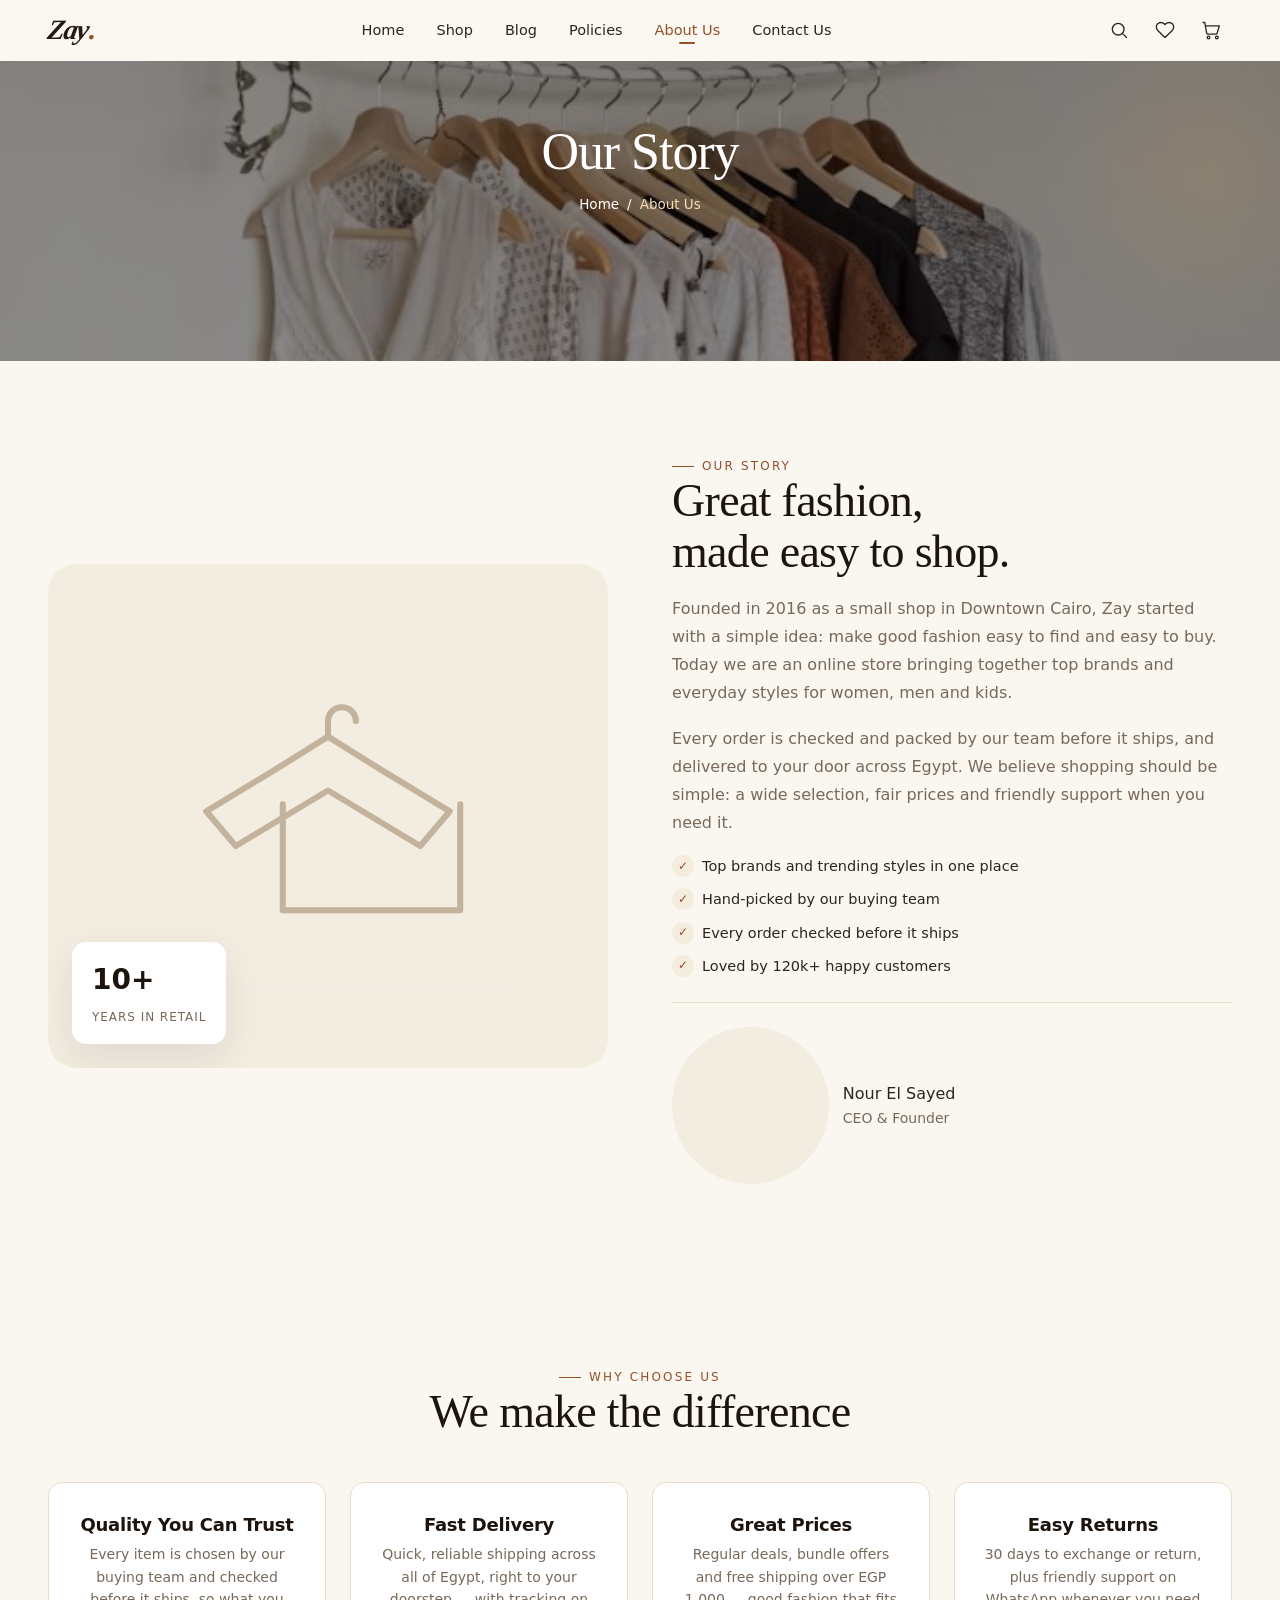
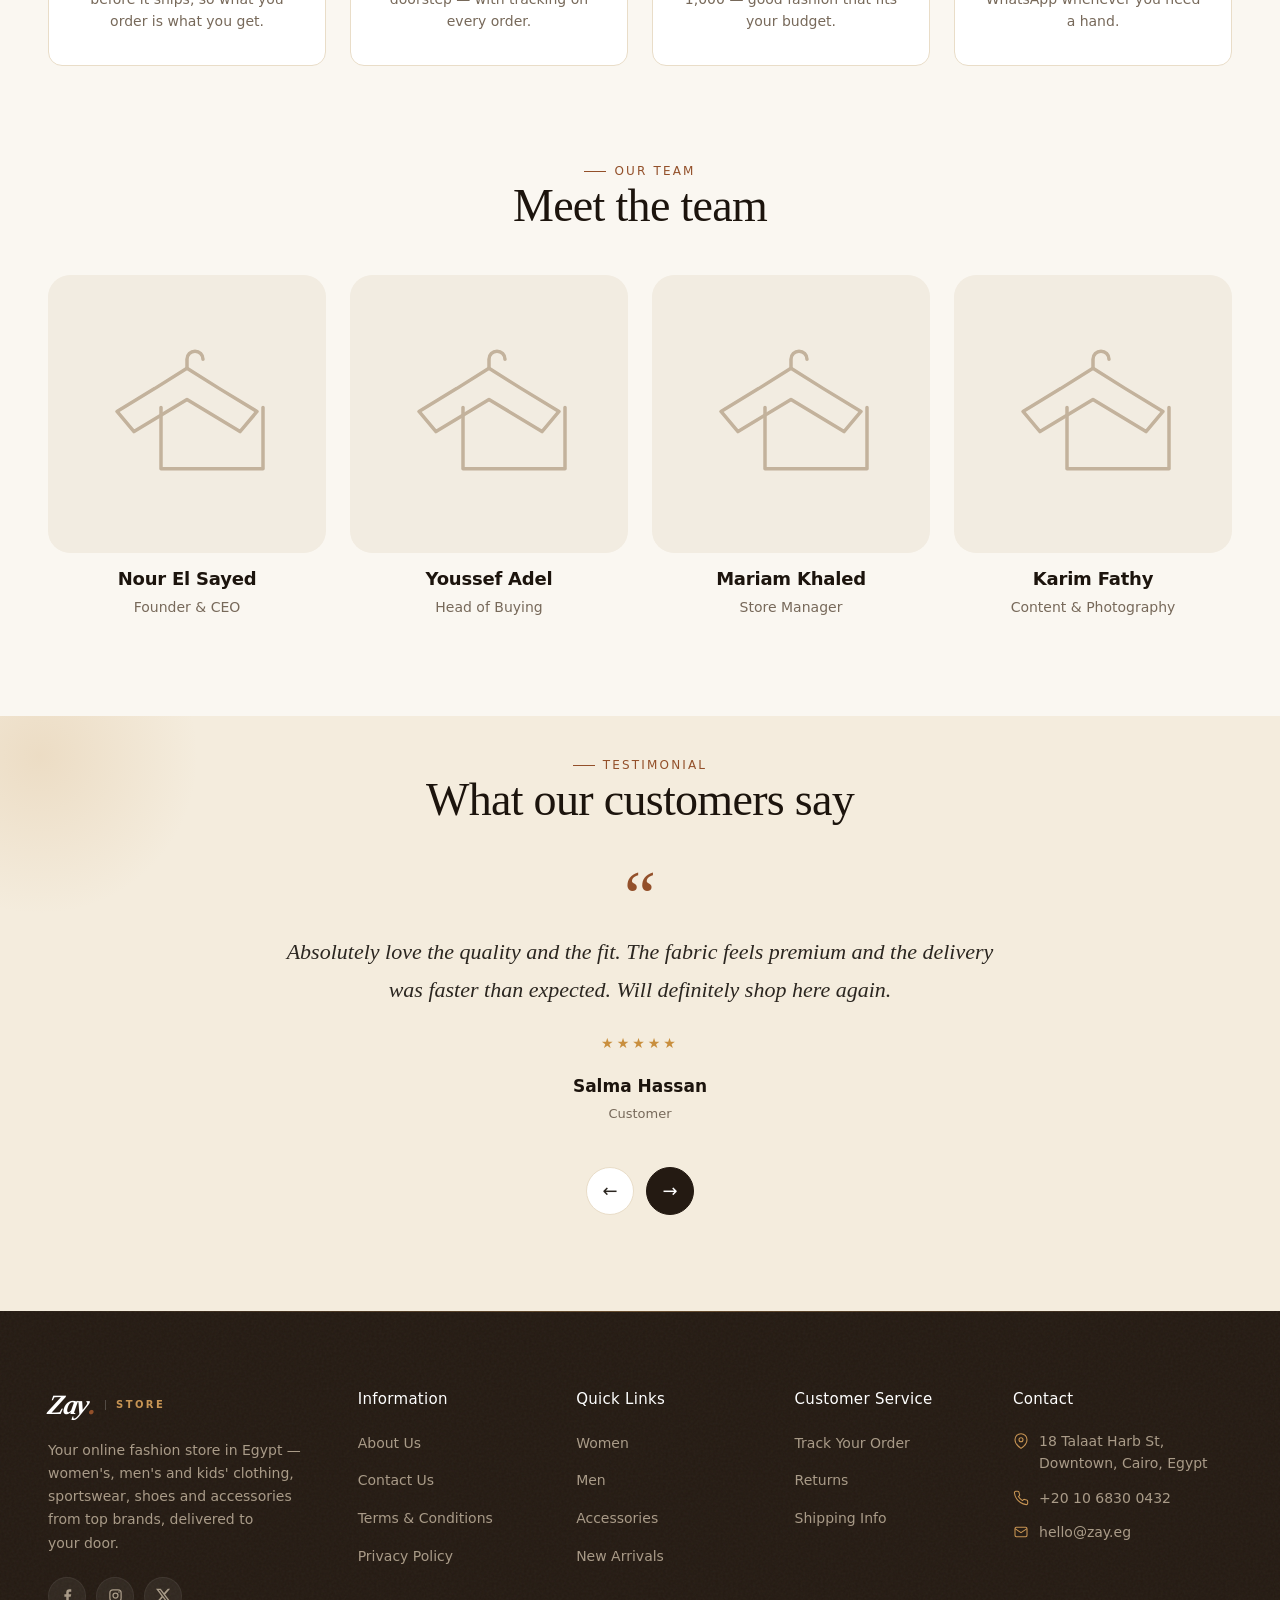
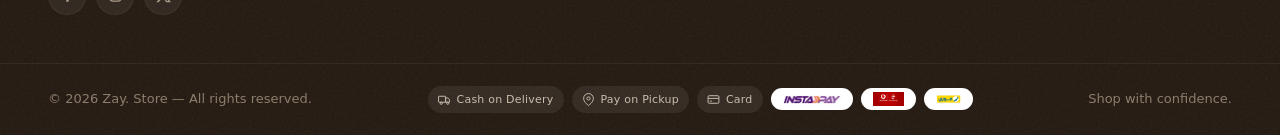
==== commit 5580e24b: "Add files via upload" ====
--- a/about.html
+++ b/about.html
@@ -10,6 +10,8 @@
   <meta property="og:description" content="Founded in 2016 as a small Downtown Cairo shop — now an online fashion store with top brands, fair prices and fast delivery across Egypt." />
   <meta property="og:image" content="https://images.unsplash.com/photo-1490481651871-ab68de25d43d?auto=format&fit=crop&w=1200&q=80" />
   <title>About Us — Zay.</title>
+  <meta http-equiv="Content-Security-Policy" content="default-src 'self'; script-src 'self'; style-src 'self' 'unsafe-inline' https://fonts.googleapis.com; font-src https://fonts.gstatic.com; img-src 'self' data: https://images.unsplash.com; media-src 'self'; frame-src https://www.openstreetmap.org; connect-src 'none'; object-src 'none'; base-uri 'self'; form-action 'none'" />
+  <meta name="referrer" content="strict-origin-when-cross-origin" />
   <link rel="icon" type="image/png" href="assets/img/favicon.png" />
   <link rel="preconnect" href="https://fonts.googleapis.com" />
   <link rel="preconnect" href="https://fonts.gstatic.com" crossorigin />
--- a/style.css
+++ b/style.css
@@ -242,6 +242,10 @@
    box entirely, so the header's containing block becomes <body> (as
    tall as the whole page), letting it stay stuck for the full scroll. */
 #siteTop { display: contents; }
+/* Reserve the header's height until script.js injects it, so the page
+   content doesn't jump down by ~61px on load (layout shift). The
+   placeholder disappears when #siteTop is replaced by the real header. */
+#siteTop::before { content: ""; display: block; height: 61px; }
 
 /* =========================================================
    HEADER
@@ -2129,31 +2133,6 @@
 }
 .filter-list__btn.is-active .count { color: var(--accent); }
 
-.swatches { display: flex; flex-wrap: wrap; gap: 10px; }
-.swatch {
-  width: 32px;
-  height: 32px;
-  border-radius: 50%;
-  background: var(--sw);
-  border: 2px solid #fff;
-  box-shadow: 0 0 0 1px var(--line);
-  transition: var(--t-fast);
-  position: relative;
-}
-.swatch:hover { transform: scale(1.1); }
-.swatch.is-active { box-shadow: 0 0 0 2px var(--primary); }
-.swatch.is-active::after {
-  content: '✓';
-  position: absolute;
-  inset: 0;
-  display: grid;
-  place-items: center;
-  color: #fff;
-  font-size: 14px;
-  font-weight: 700;
-  text-shadow: 0 1px 2px rgba(0,0,0,.3);
-}
-
 .side-promo {
   position: relative;
   min-height: 240px;
@@ -4038,4 +4017,33 @@
   .showcase__perks{
     grid-template-columns:1fr;
   }
-}+}
+/* ---------- Showcase: mobile fixes ---------- */
+.showcase{overflow-x:clip}
+.showcase__grid > *{min-width:0}
+.showcase__body{min-width:0;max-width:100%}
+@media (max-width:1080px){
+  .showcase__grid{grid-template-columns:minmax(0,1fr)}
+  .showcase__text{max-width:none}
+}
+@media (max-width:560px){
+  .showcase__grid{gap:32px;padding-top:48px;padding-bottom:48px}
+  .showcase__media{max-width:min(320px,100%)}
+  .showcase__title{font-size:clamp(30px,9vw,38px);overflow-wrap:break-word}
+  .showcase__text{font-size:15px;line-height:1.7;margin-bottom:24px}
+  .showcase__cats{margin-bottom:26px}
+  .showcase__cat{min-height:108px;padding:14px 14px 12px;gap:12px}
+  /* name and Arabic label stacked so long words never wrap awkwardly */
+  .showcase__cat-top{flex-direction:column;align-items:flex-start;gap:4px}
+  .showcase__cat-name{font-size:18px;overflow-wrap:anywhere}
+  .showcase__cat-ar{font-size:13px;line-height:1.3;white-space:nowrap;align-self:flex-start;text-align:start}
+  .showcase__cat-meta{padding-right:32px;font-size:12px}
+  .showcase__cat-arrow{right:10px;bottom:10px;width:26px;height:26px}
+  .showcase__ctas{gap:16px 20px;margin-bottom:26px}
+  .showcase__ctas .btn--lg{flex:1 1 auto;justify-content:center;min-width:0}
+  .showcase__perks{padding:16px;gap:16px}
+  .showcase__perks li{min-width:0}
+}
+@media (max-width:360px){
+  .showcase__cats{grid-template-columns:1fr}
+}
